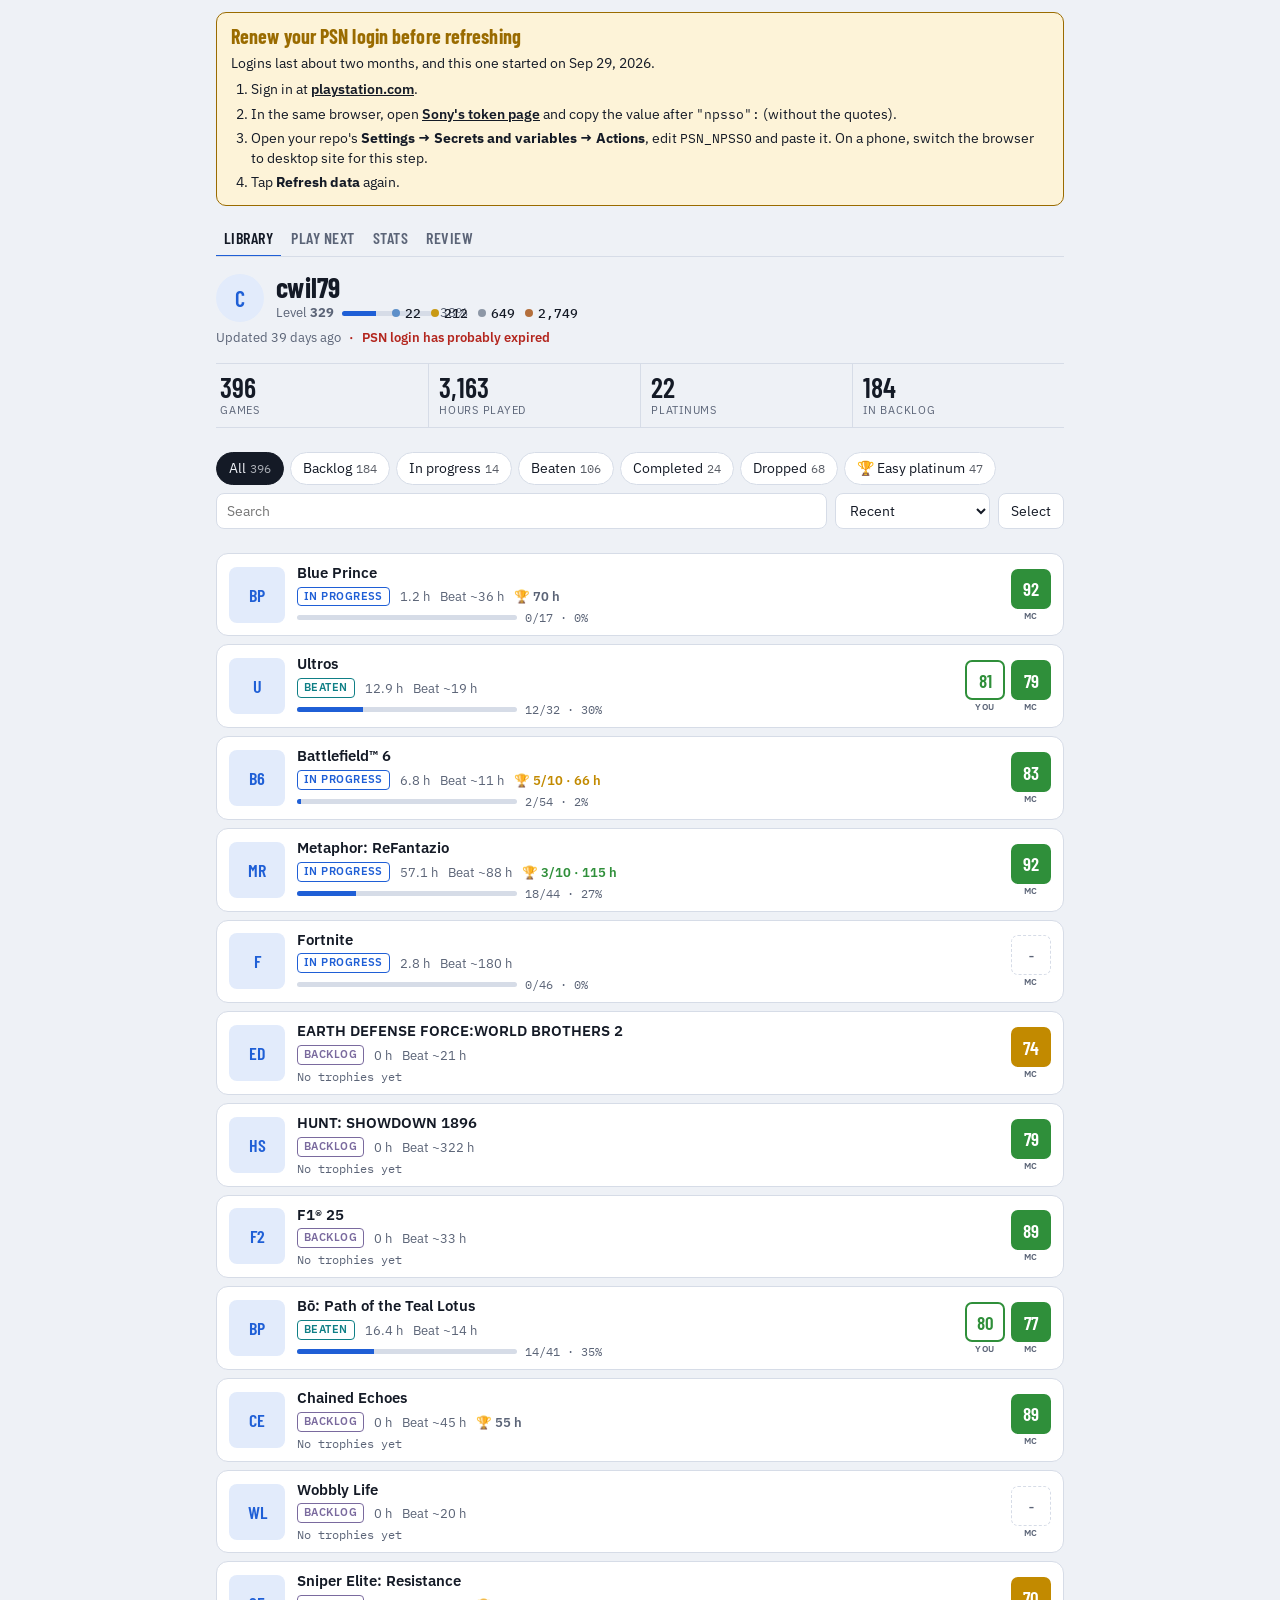
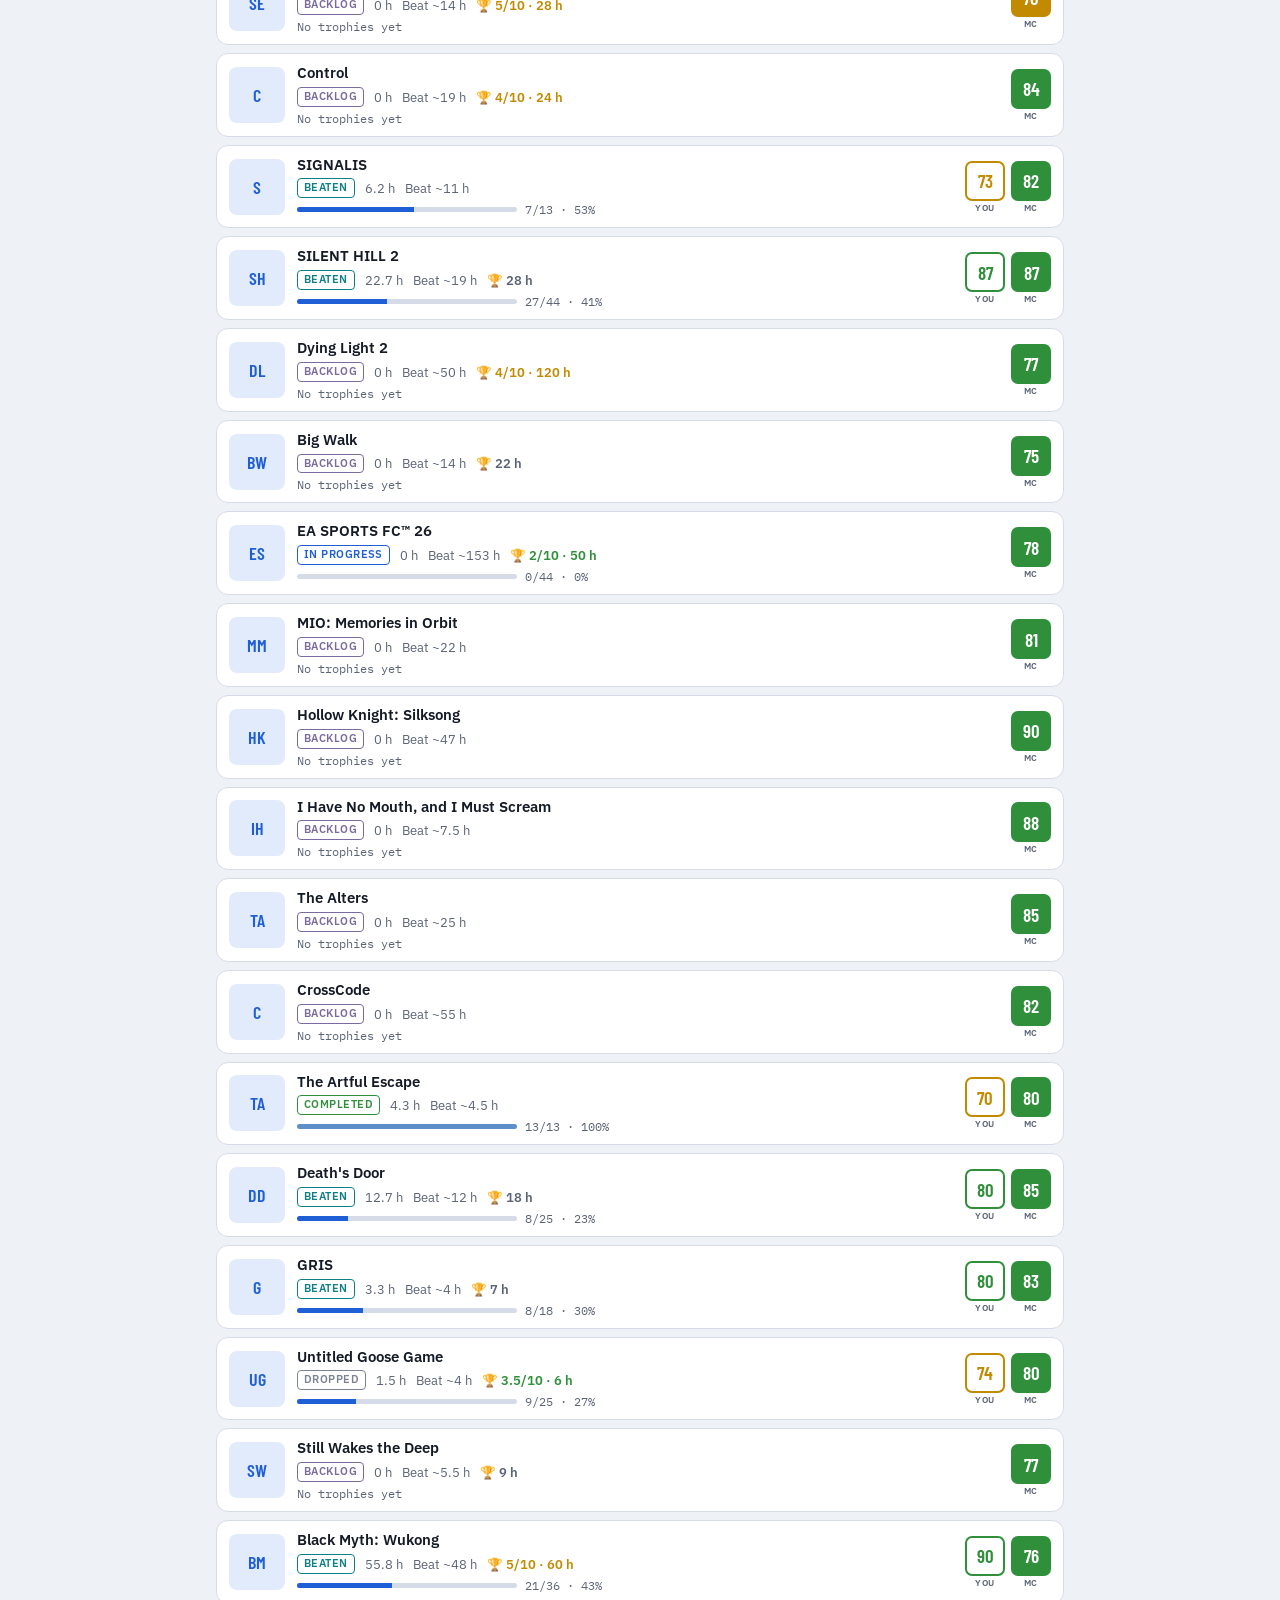
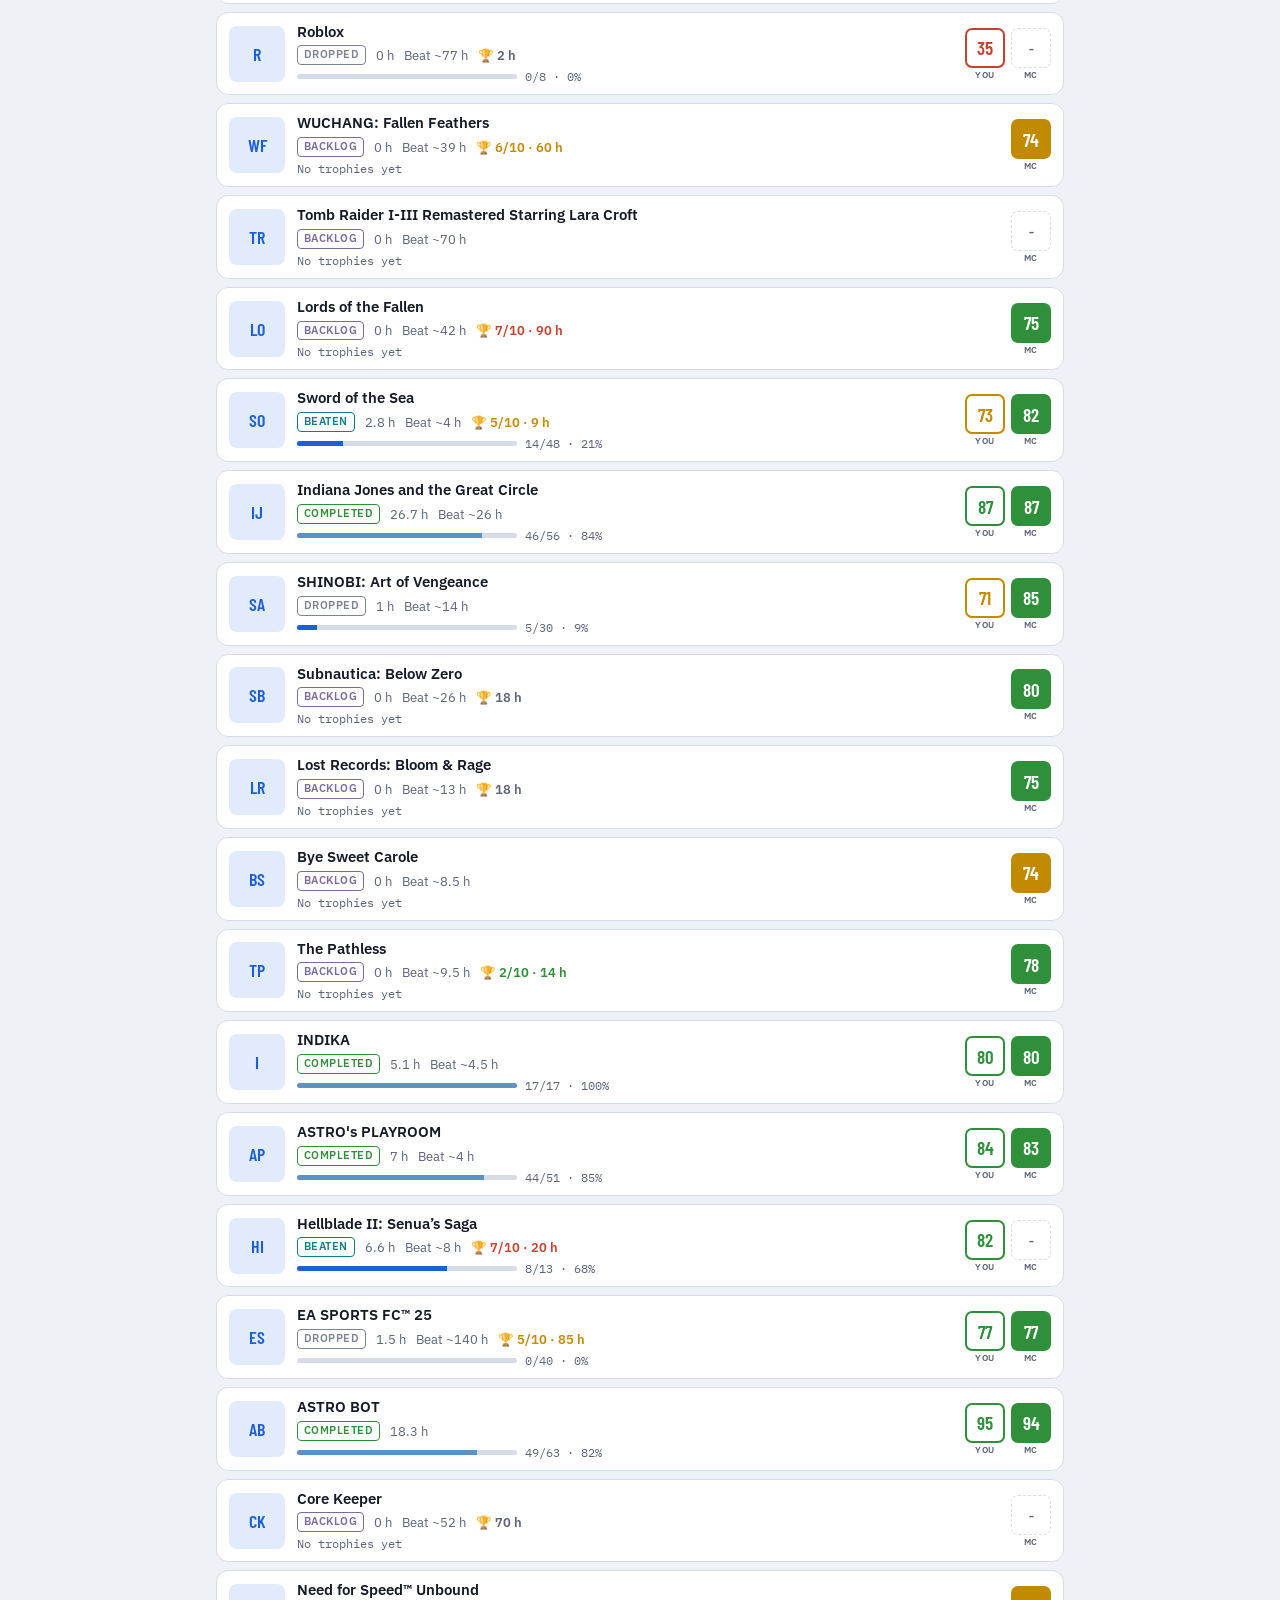
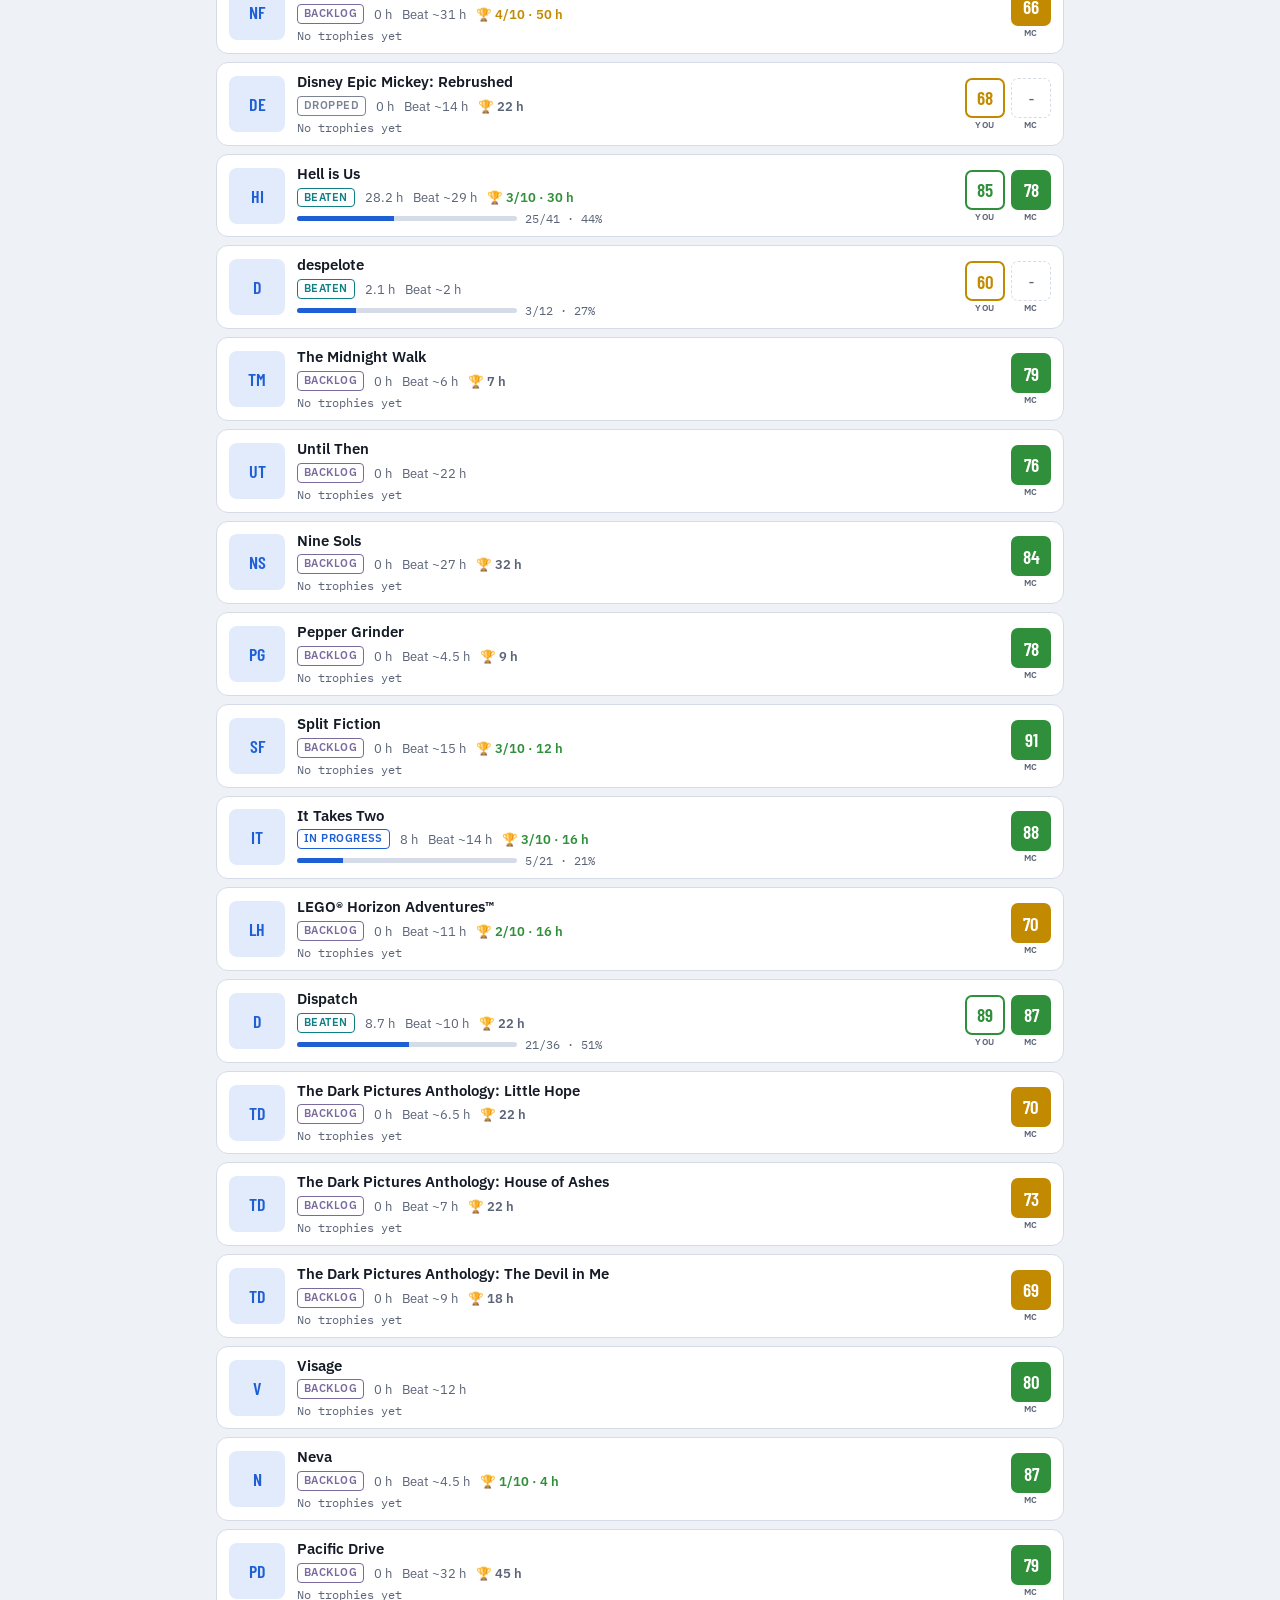
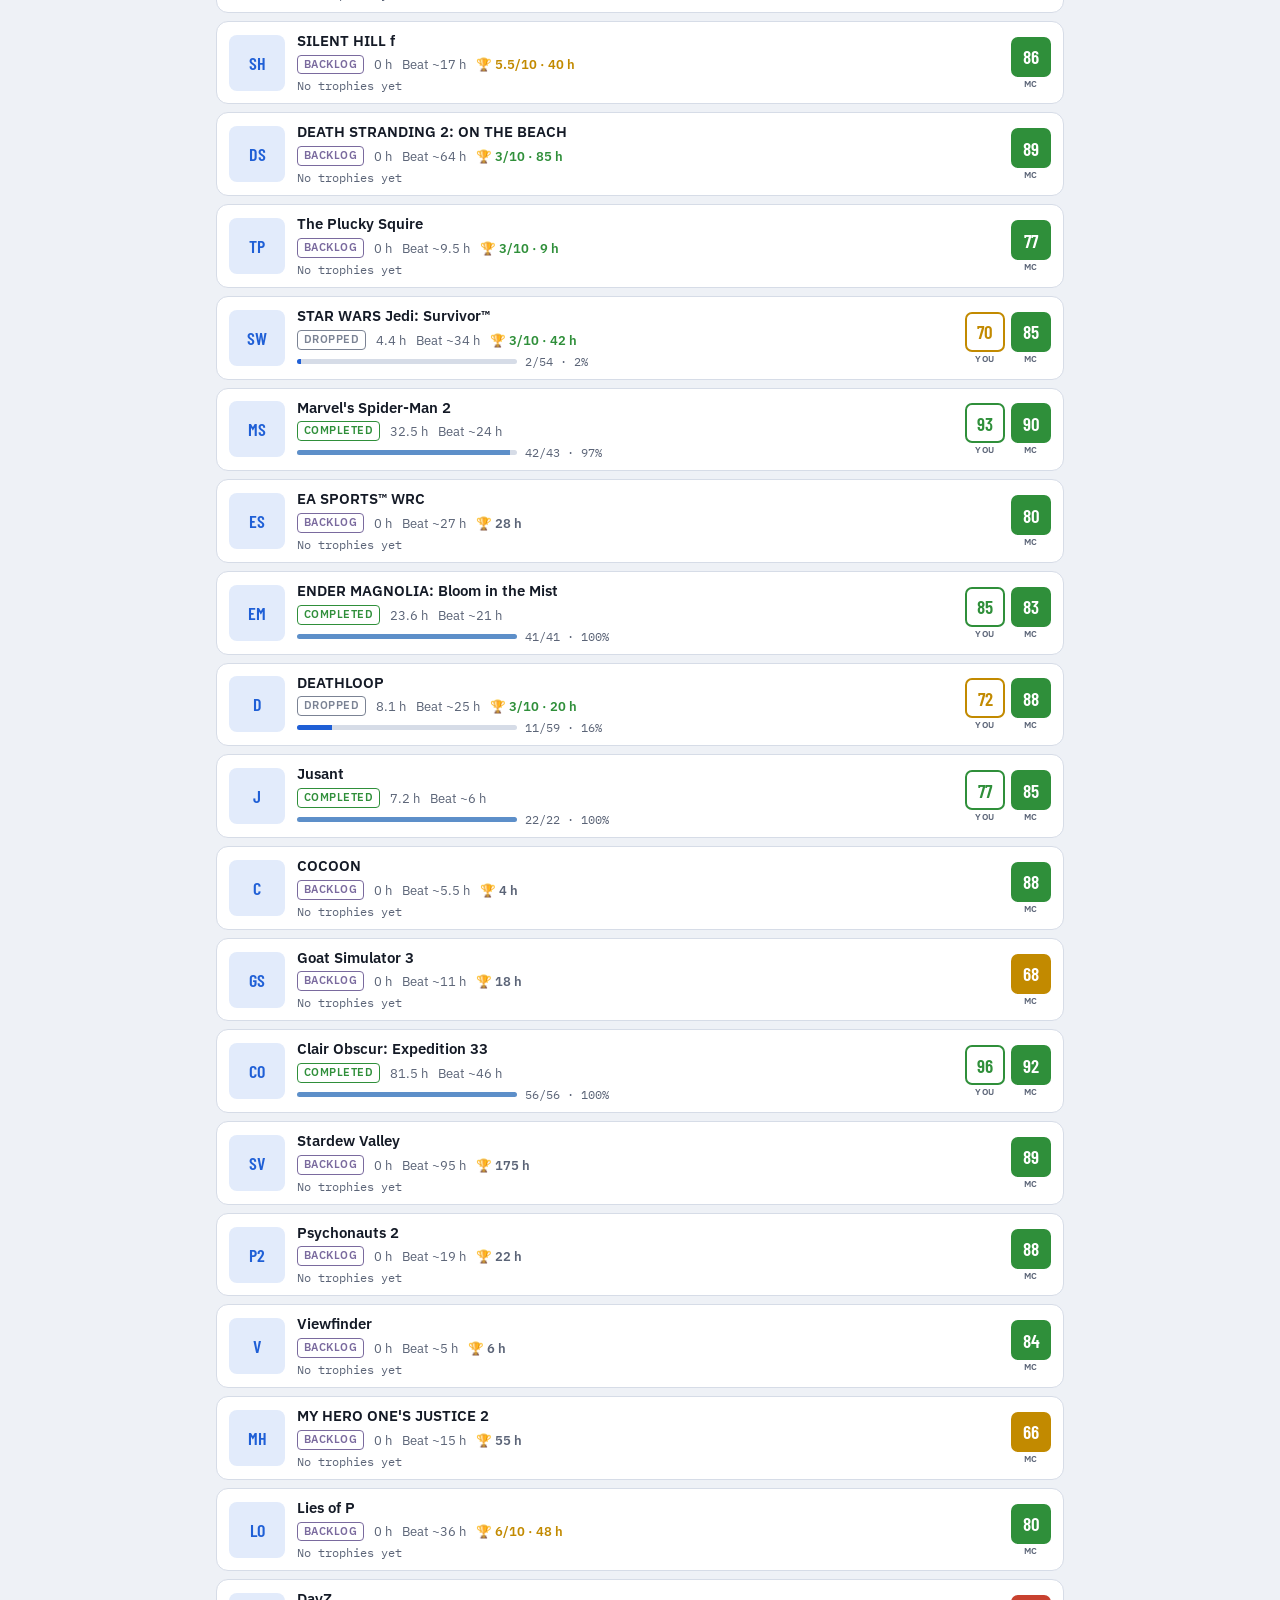
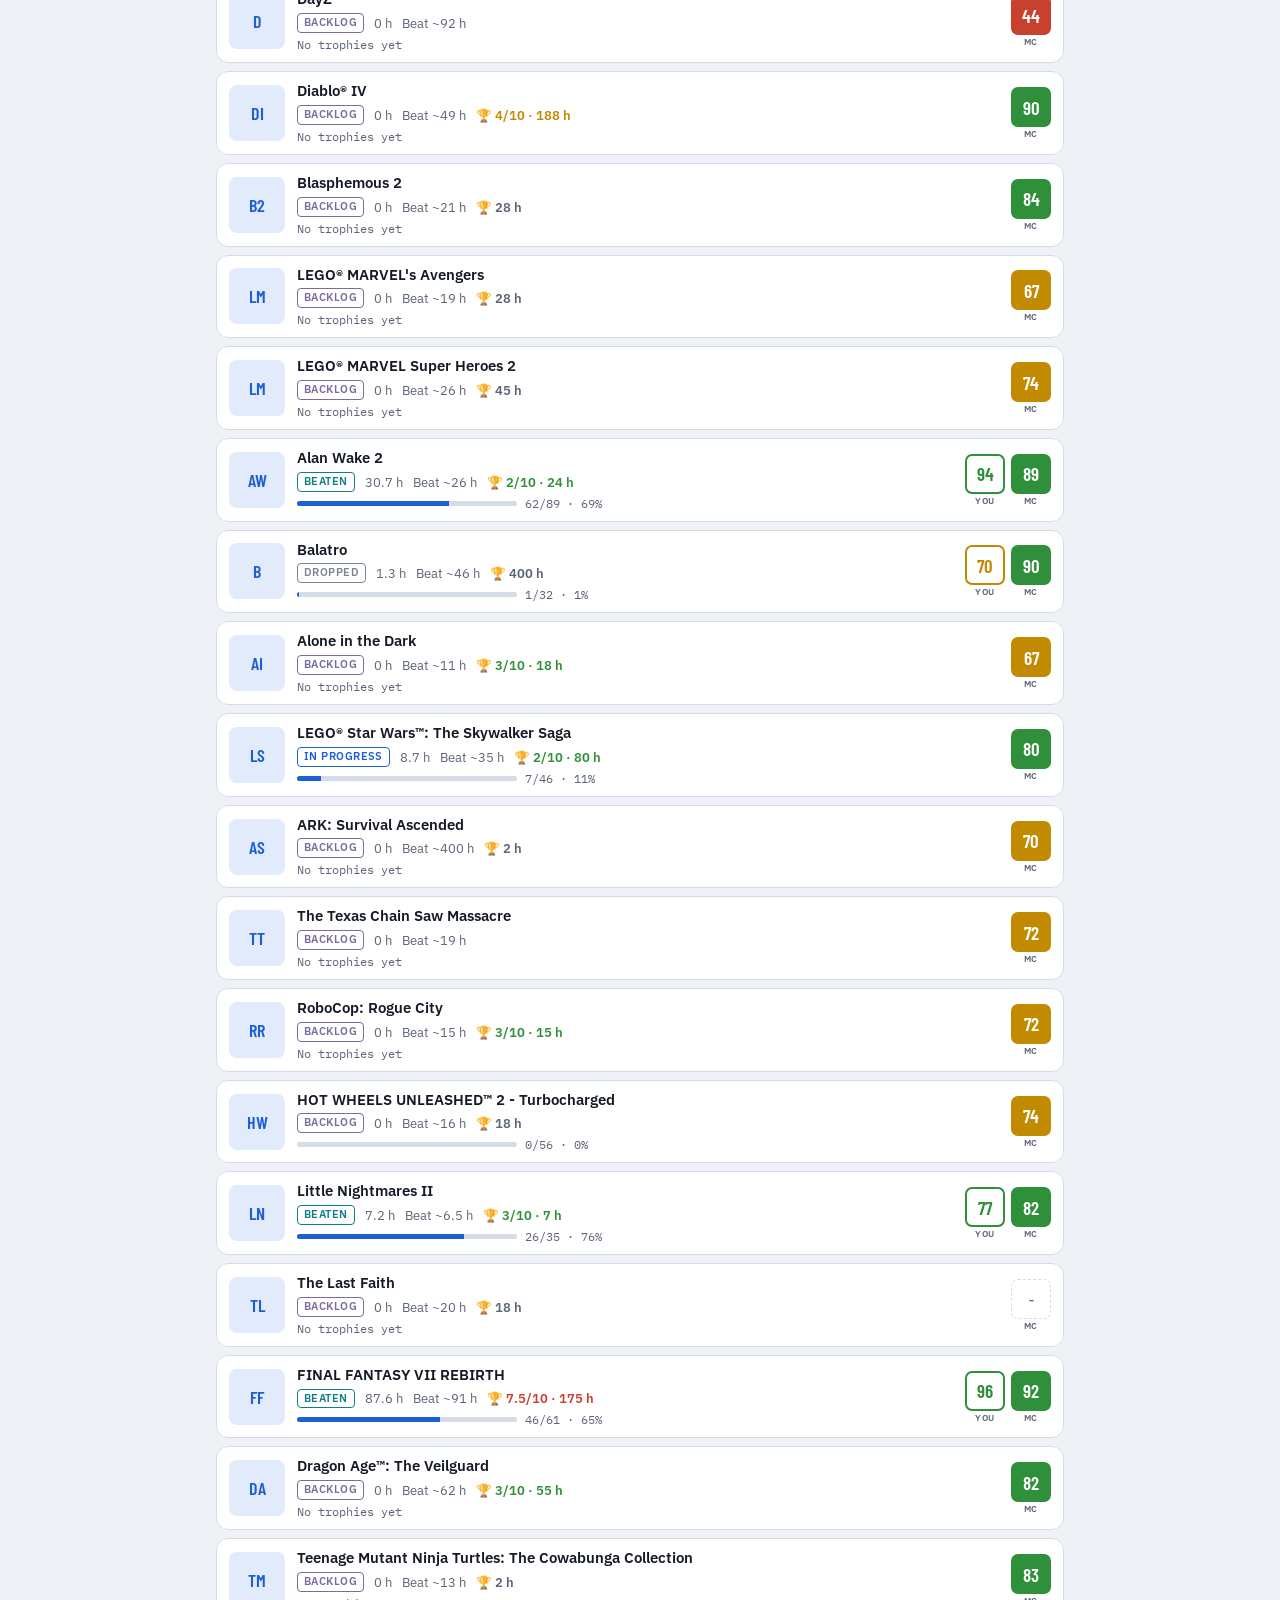
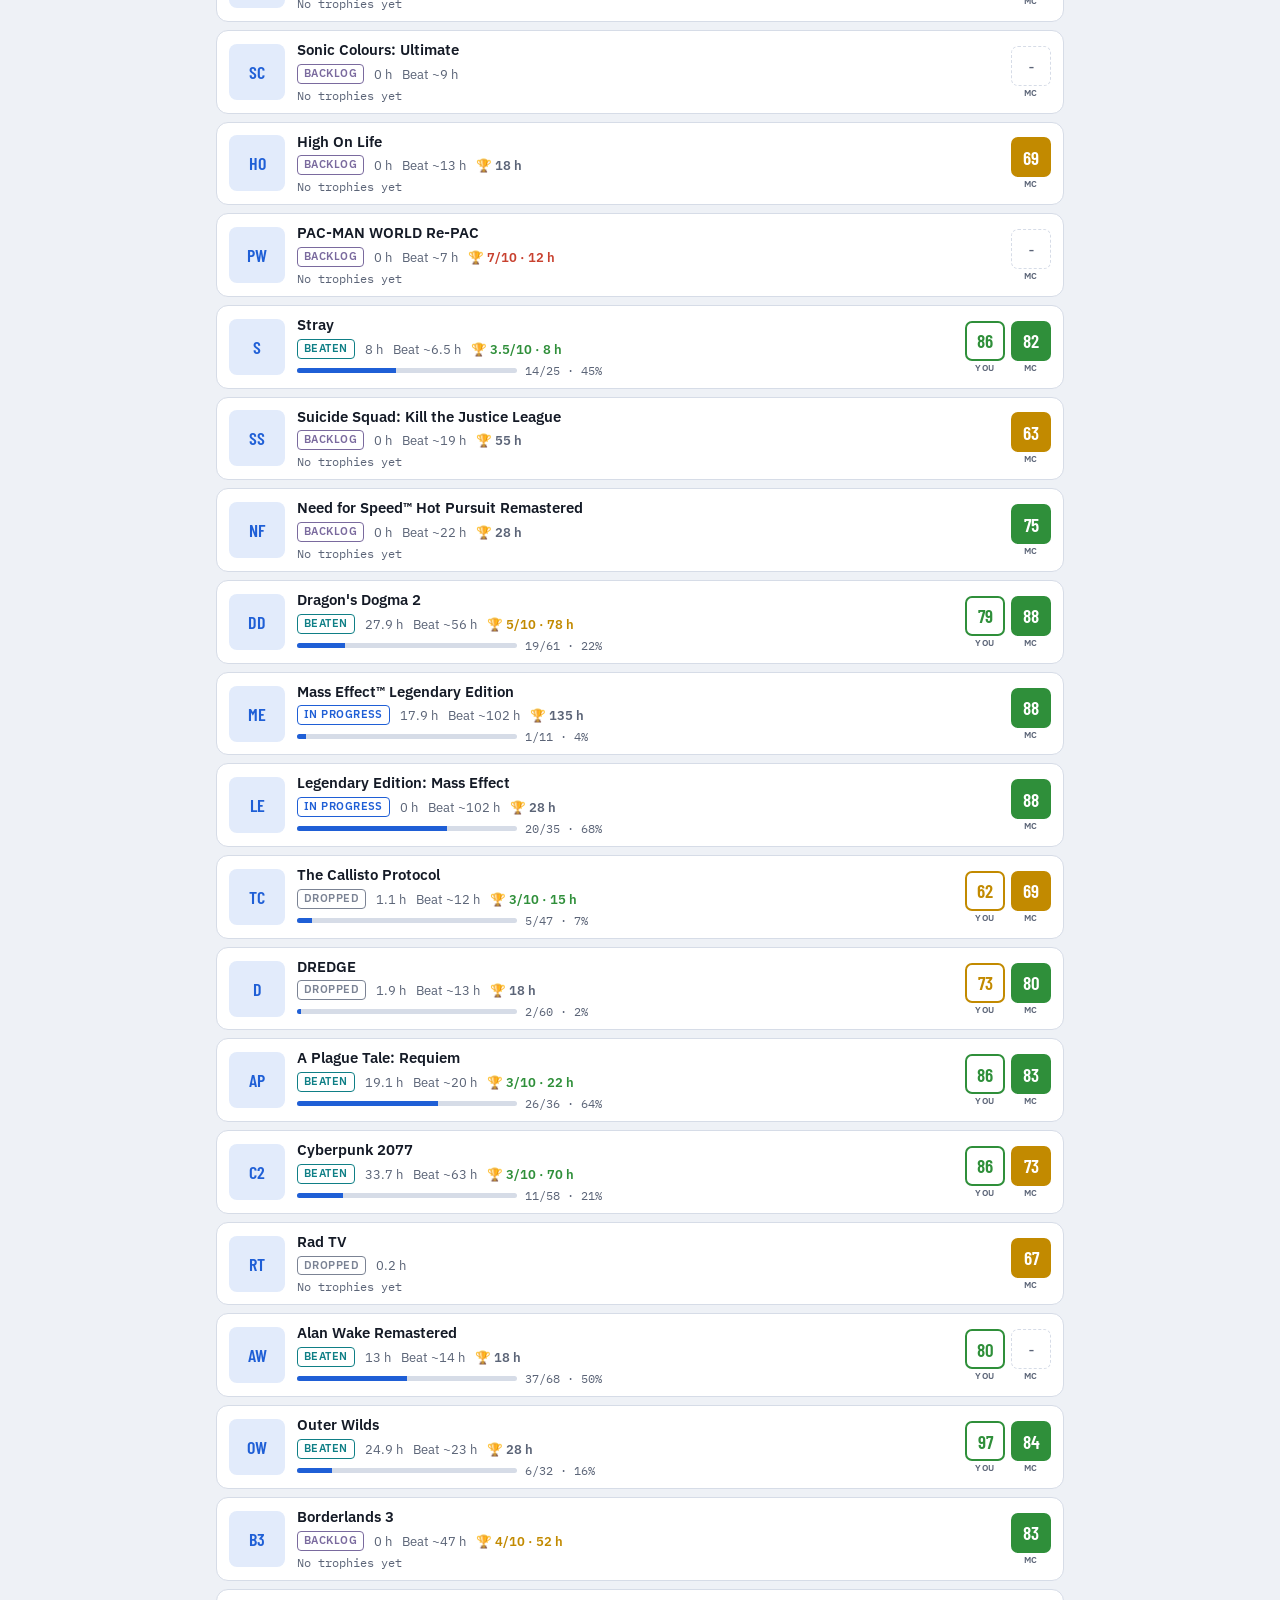
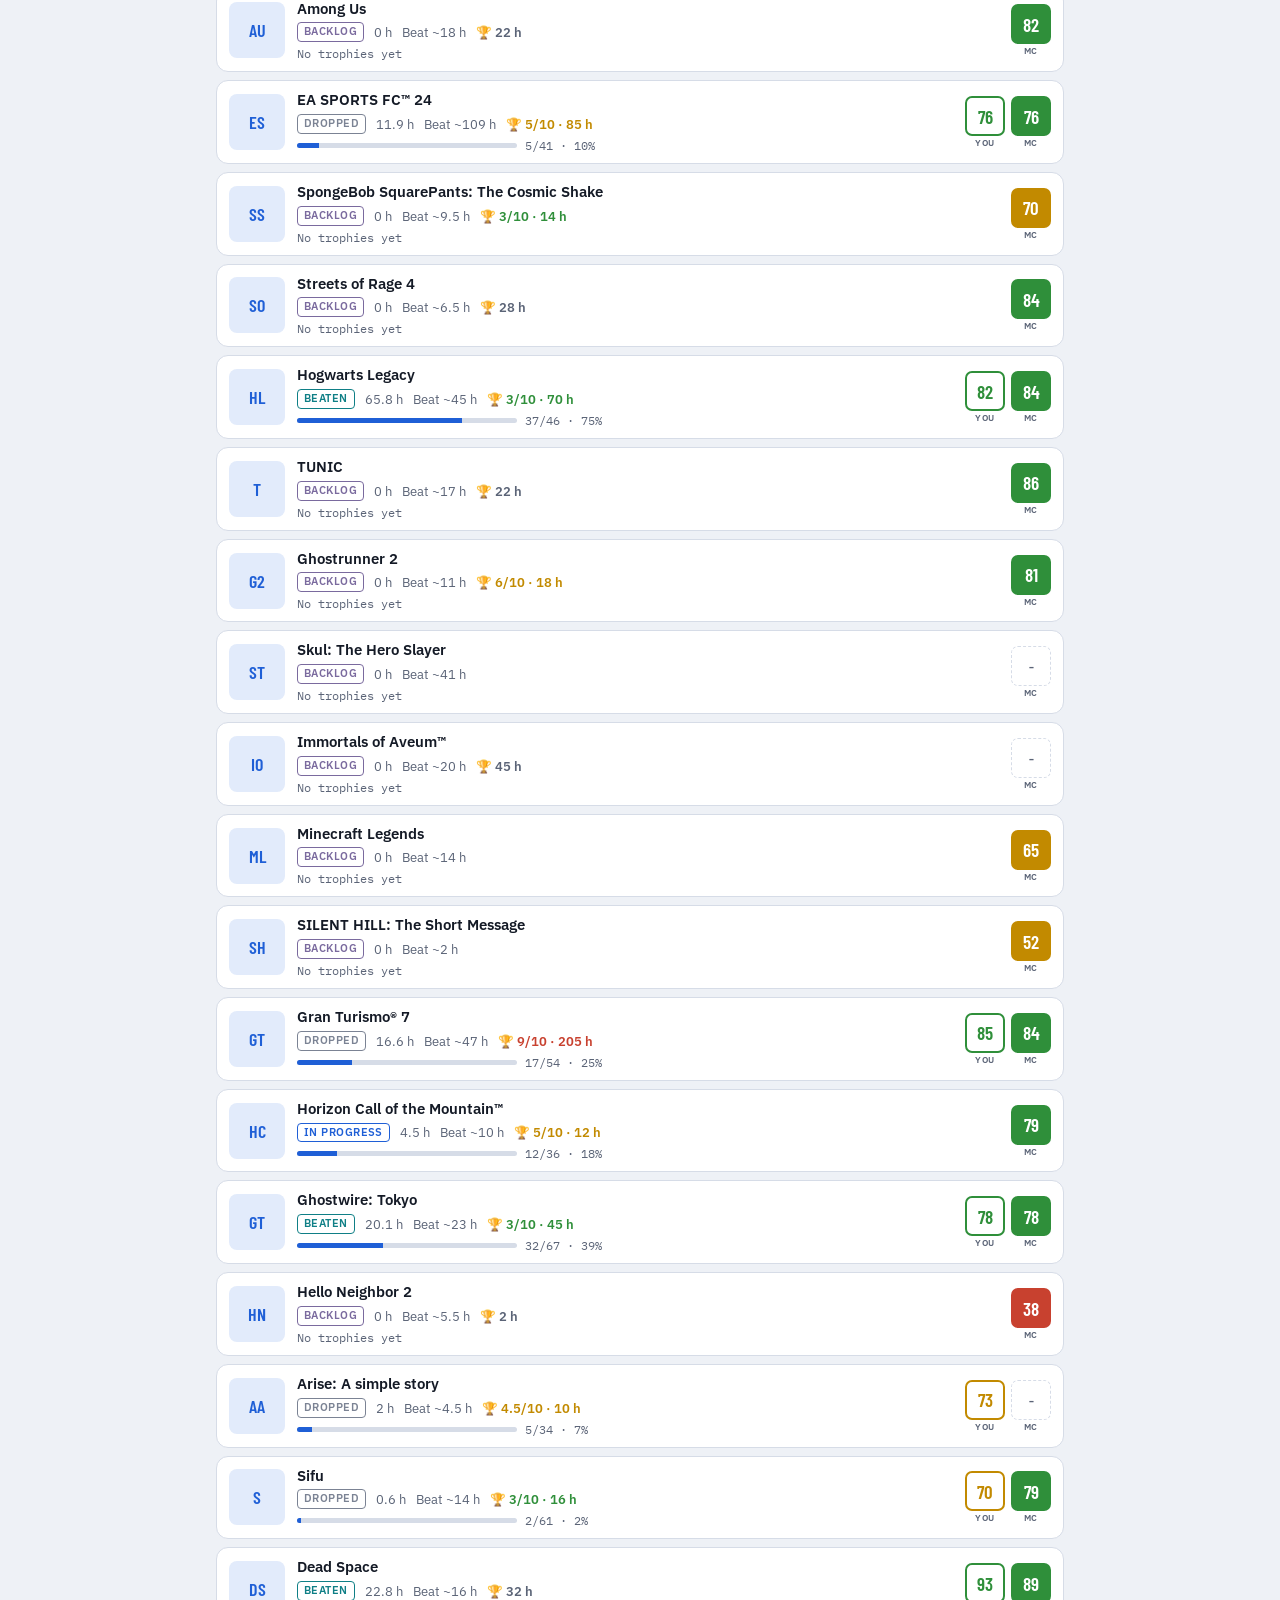
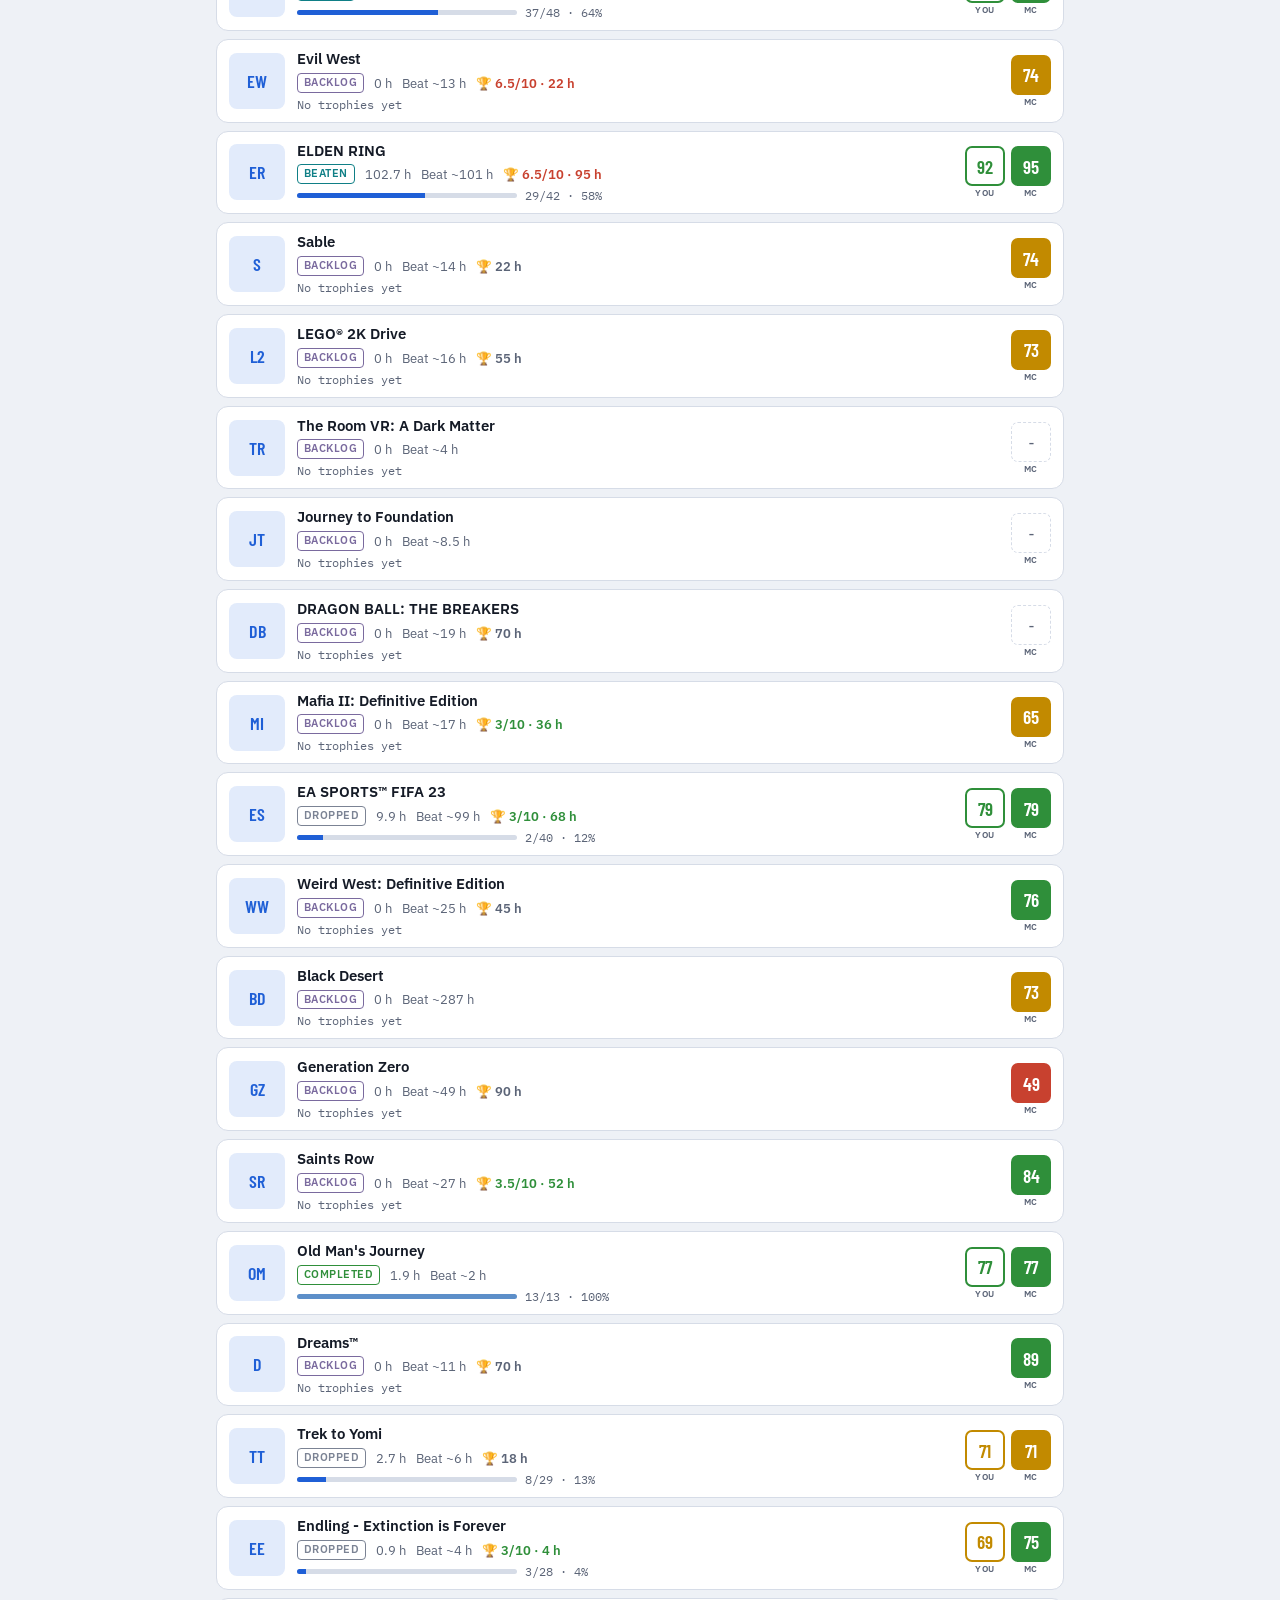
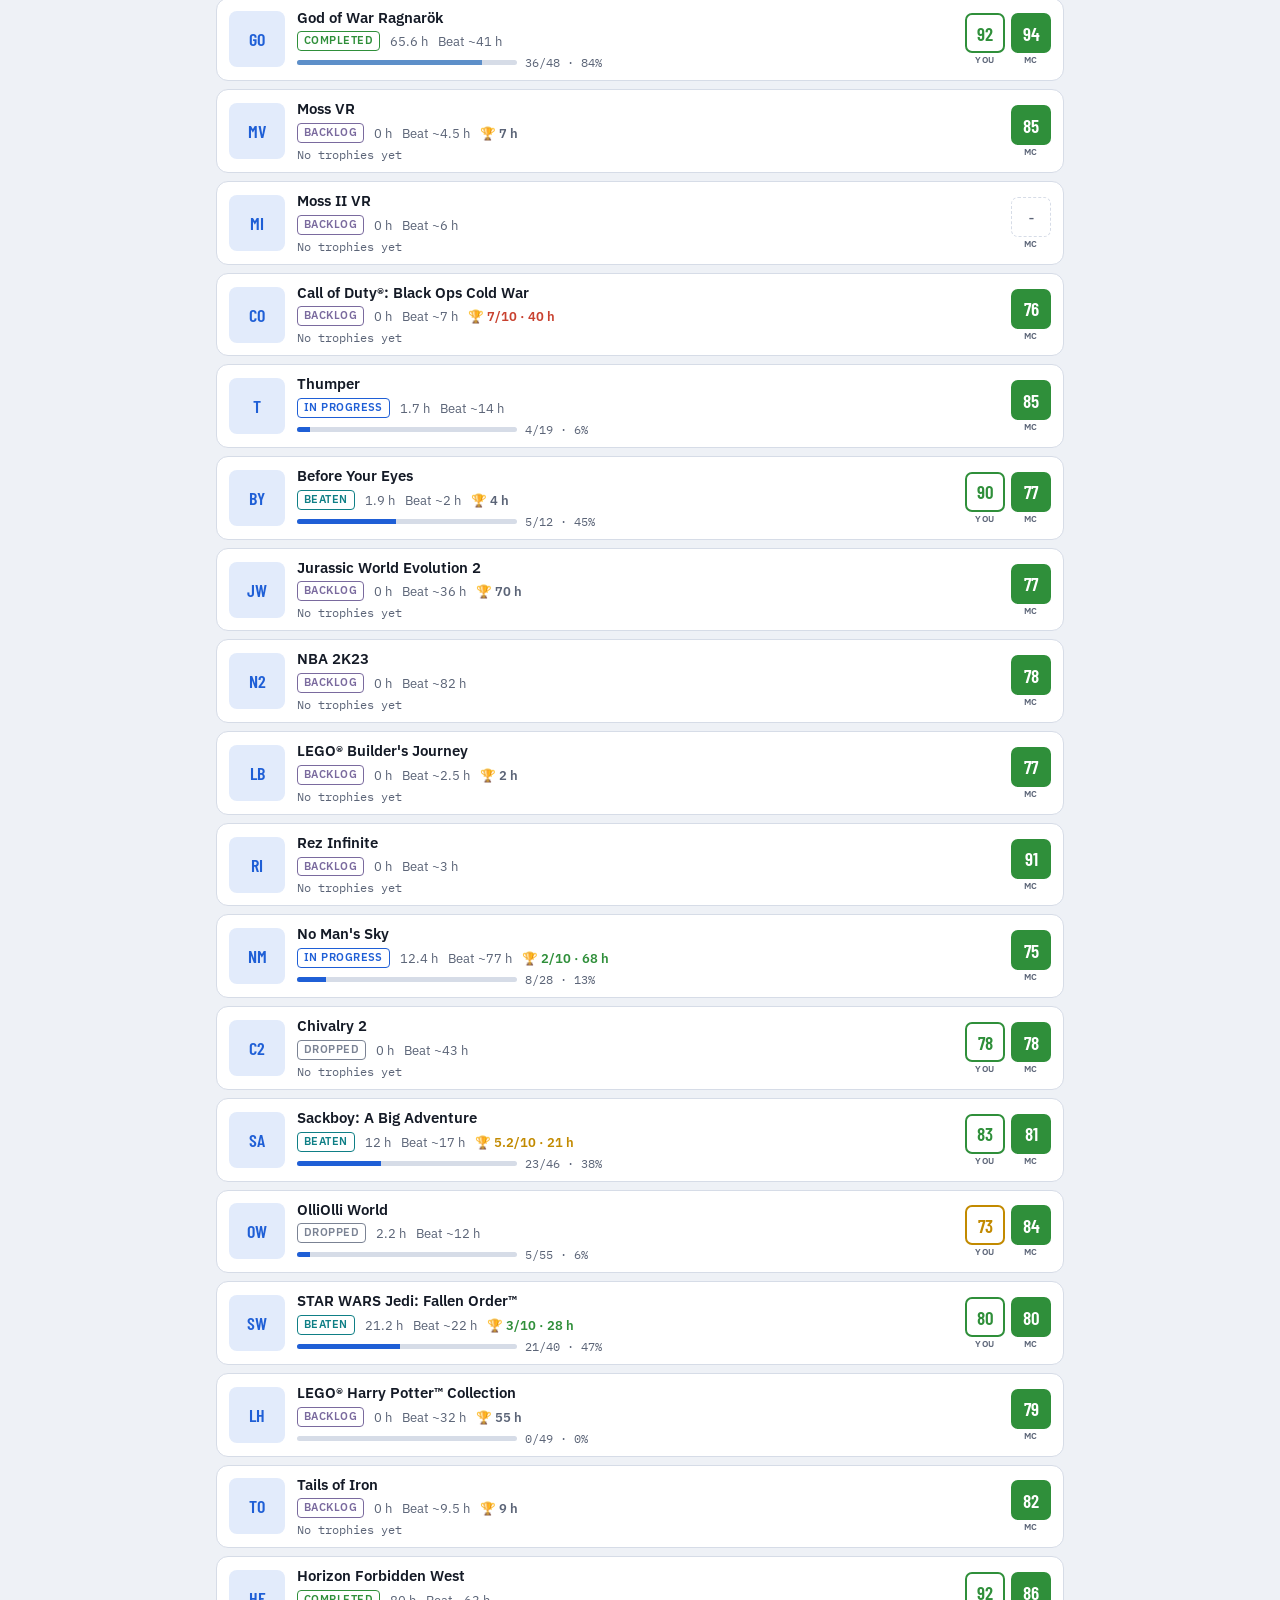
==== docs/index.html @ e683dccd "Finish forecast (panel + Up next) and missable warning in Up next Co-Authored-By: Claude Opus 5.5 <n" ====
<!doctype html>
<html lang="en">
<meta charset="utf-8">
<title>Game Shelf</title>
<meta name="viewport" content="width=device-width, initial-scale=1, viewport-fit=cover">
<meta name="apple-mobile-web-app-capable" content="yes">
<meta name="apple-mobile-web-app-title" content="Game Shelf">
<link rel="preconnect" href="https://fonts.googleapis.com">
<link rel="preconnect" href="https://fonts.gstatic.com" crossorigin>
<link rel="stylesheet" href="https://fonts.googleapis.com/css2?family=Barlow+Condensed:wght@500;600;700&family=IBM+Plex+Sans:wght@400;500;600&family=IBM+Plex+Mono:wght@400;500&display=swap">
<link rel="stylesheet" href="app.css">
<style>
/* Layout: profile strip → summary figures → sticky filter bar → one list of game rows that open into a detail panel */
.sample { background: var(--accent-soft); border: 1px solid var(--accent); border-radius: 8px; padding: 8px 12px; font-size: 13px; }
.alert { border: 1px solid; border-radius: 10px; padding: 12px 14px; display: grid; gap: 6px; font-size: 14px; }
.alert.bad { background: var(--bad-bg); border-color: var(--bad); }
.alert.warn { background: var(--warn-bg); border-color: var(--warn); }
.alert h2 { font-size: 20px; line-height: 1.1; }
.alert.bad h2 { color: var(--bad); } .alert.warn h2 { color: var(--warn); }
.alert ol { margin: 0; padding-left: 20px; display: grid; gap: 4px; }
.alert a { color: inherit; font-weight: 600; }
.alert code { font: 13px var(--mono); overflow-wrap: anywhere; }
.alert p { margin: 0; }
.expiry.soon { color: var(--warn); font-weight: 600; }
.expiry.past { color: var(--bad); font-weight: 600; }

/* profile */
.profile { display: grid; grid-template-columns: auto 1fr auto; gap: 6px 12px; align-items: center; }
.avatar { width: 48px; height: 48px; border-radius: 50%; background: var(--accent-soft); display: grid; place-items: center;
  font: 600 22px var(--display); color: var(--accent); overflow: hidden; flex: none; }
.avatar img { width: 100%; height: 100%; object-fit: cover; }
.who { min-width: 0; display: grid; gap: 3px; }
.who h1 { font-size: 28px; line-height: 1; letter-spacing: .01em; }
.who-row { display: flex; flex-wrap: wrap; gap: 4px 14px; align-items: center; }
.level { display: flex; gap: 8px; align-items: center; font-size: 13px; color: var(--muted); white-space: nowrap; }
.level .bar { flex: 0 0 90px; height: 5px; background: var(--line); border-radius: 3px; overflow: hidden; }
.level .bar i { display: block; height: 100%; background: var(--accent); }
.tiers { display: flex; gap: 10px; font: 500 13px var(--mono); }
.updated { grid-column: 1 / -1; display: flex; gap: 4px 10px; align-items: center; flex-wrap: wrap; font-size: 13px; color: var(--muted); }
.updated > span + span::before { content: "·"; margin-right: 8px; }
.updated { gap: 4px 8px !important; }
.refresh { color: var(--accent); font-weight: 600; text-decoration: none; border: 1px solid var(--accent); border-radius: 999px; padding: 3px 12px; align-self: start; white-space: nowrap; font-size: 13px; }
.refresh:hover { background: var(--accent-soft); }


/* controls */
.controls { position: sticky; top: env(safe-area-inset-top, 0px); z-index: 4; margin-inline: -16px; padding: 8px 16px; display: grid; gap: 8px;
  background: color-mix(in srgb, var(--bg) 92%, transparent); backdrop-filter: blur(8px); -webkit-backdrop-filter: blur(8px); }
.row2 { display: flex; gap: 8px; }
.controls > * { min-width: 0; }
.row2 input { flex: 1 1 0; width: 0; min-width: 0; }
.row2 input, .row2 select { background: var(--surface); border: 1px solid var(--line); border-radius: 8px; padding: 7px 10px; font-size: 14px; }
.row2 select { flex: 0 1 auto; min-width: 0; max-width: 40%; }

/* list */
.list { display: grid; gap: 8px; }
.game { background: var(--surface); border: 1px solid var(--line); border-radius: var(--radius); overflow: hidden; }
.game.open { border-color: color-mix(in srgb, var(--accent) 45%, var(--line)); }
.game > button { all: unset; box-sizing: border-box; width: 100%; cursor: pointer; display: grid; grid-template-columns: 56px 1fr auto; gap: 12px; align-items: center; padding: 10px 12px; }
.game > button:focus-visible { outline: 2px solid var(--accent); outline-offset: -2px; }
.cover { width: 56px; height: 56px; border-radius: 8px; font-size: 18px; }
.main { min-width: 0; display: grid; gap: 4px; }
.name { font-weight: 600; line-height: 1.25; overflow-wrap: anywhere; }
.meta { display: flex; flex-wrap: wrap; gap: 4px 10px; align-items: center; font-size: 12.5px; color: var(--muted); }
.pill { font-size: 11px; font-weight: 600; letter-spacing: .04em; text-transform: uppercase; border-radius: 4px; padding: 1px 6px; border: 1px solid currentColor; }
.st-beaten { color: var(--st-beaten); } .st-dropped { color: var(--st-dropped); }
.st-completed { color: var(--st-done); } .st-started { color: var(--st-started); } .st-unplayed { color: var(--st-unplayed); }
.prog { display: flex; align-items: center; gap: 8px; font: 12px var(--mono); color: var(--muted); }
.prog .bar { flex: 1 1 auto; max-width: 220px; height: 5px; background: var(--line); border-radius: 3px; overflow: hidden; }
.prog .bar i { display: block; height: 100%; background: var(--accent); }
.prog.plat .bar i { background: var(--plat); }

/* scores on the right: your rating (outlined) next to Metacritic (filled), small labels under */
.scores { display: flex; gap: 6px; align-items: flex-start; }
.sc { display: grid; justify-items: center; gap: 1px; }
.sc small { font: 600 9px var(--body); letter-spacing: .08em; text-transform: uppercase; color: var(--muted); }
.myscore { width: 40px; height: 40px; border-radius: 7px; display: grid; place-items: center; padding: 0; font: 600 19px var(--display); line-height: 1; background: var(--surface); border: 2px solid; }
.myscore.good { color: var(--mc-good); } .myscore.mid { color: var(--mc-mid); } .myscore.bad { color: var(--mc-bad); }
.meta .plat { font-weight: 600; white-space: nowrap; }
.meta .plat.easy { color: var(--mc-good); } .meta .plat.medium { color: var(--mc-mid); } .meta .plat.hard { color: var(--mc-bad); }
.tlist { display: grid; gap: 8px; border-top: 1px solid var(--line); padding-top: 10px; }
.tlist > summary { cursor: pointer; list-style: none; display: flex; justify-content: space-between; align-items: center; gap: 8px; font-weight: 600; color: var(--accent); }
.tlist > summary::-webkit-details-marker { display: none; }
.tlist > summary::after { content: "▸"; } .tlist[open] > summary::after { content: "▾"; }
.tlist > summary .note { font-weight: 400; margin-right: auto; }
.tl-inner { display: grid; gap: 8px; margin-top: 8px; }
.tl-head { display: flex; flex-wrap: wrap; gap: 8px; align-items: center; }
.tl-head b { font: 600 18px var(--display); margin-right: auto; }
.tl-head select { background: var(--surface); border: 1px solid var(--line); border-radius: 8px; padding: 4px 8px; font-size: 13px; }
.tl-body { display: grid; gap: 10px; }
.tl-group { display: flex; justify-content: space-between; gap: 8px; font: 600 13px var(--body); color: var(--fg); border-bottom: 1px solid var(--line); padding: 8px 0 4px; }
.tl-group .num { font: 12px var(--mono); color: var(--muted); }
.tguide { font-size: 12px; color: var(--accent); text-decoration: none; }
.tguide:hover { text-decoration: underline; }
.tl-head .tguide { margin-right: auto; font-size: 13px; }
.tl-head b { margin-right: 0 !important; }
.dlc { display: grid; gap: 4px; background: var(--bg); border-radius: 8px; padding: 8px 10px; }
.dlc-row { display: grid; grid-template-columns: 1fr 70px 44px; gap: 8px; align-items: center; font-size: 13px; }
.dlc-row > span:first-child { min-width: 0; overflow-wrap: anywhere; }
.dlc-row .bar { height: 5px; background: var(--line); border-radius: 3px; overflow: hidden; }
.dlc-row .bar i { display: block; height: 100%; background: var(--accent); }
.dlc-row.done .bar i { background: var(--st-done); }
.dlc-row .num { font: 12px var(--mono); color: var(--muted); text-align: right; }
.tl-sub { font: 600 12px var(--body); color: var(--muted); text-transform: uppercase; letter-spacing: .08em; margin-top: 4px; }
.trophy { display: grid; grid-template-columns: 40px 1fr auto; gap: 10px; align-items: center; }
.trophy.got .ticon img { box-shadow: 0 0 0 2px var(--st-done); }
.trophy:not(.got) .ticon img { filter: grayscale(1); opacity: .6; }
.ticon { width: 40px; height: 40px; border-radius: 6px; overflow: hidden; background: var(--accent-soft); }
.ticon img { width: 100%; height: 100%; object-fit: cover; border-radius: 6px; }
.tname { min-width: 0; display: grid; gap: 1px; }
.tname b { font-weight: 600; font-size: 14px; line-height: 1.25; overflow-wrap: anywhere; }
.tname span, .tname summary { font-size: 12.5px; color: var(--muted); line-height: 1.35; }
.tname summary { cursor: pointer; }
.tmeta { text-align: right; font: 12px var(--mono); color: var(--muted); display: grid; gap: 2px; justify-items: end; }
.tmeta .rate { font-weight: 500; color: var(--fg); }
.tmeta .rate.ultra { color: var(--plat); }
.chip.torate[aria-pressed="false"] { border-color: var(--accent); color: var(--accent); }
.selbtn { background: var(--surface); border: 1px solid var(--line); border-radius: 8px; padding: 7px 12px; font-size: 14px; cursor: pointer; flex: none; }
.selbtn[aria-pressed="true"] { background: var(--fg); color: var(--bg); border-color: var(--fg); }
.cover { position: relative; }
.check { position: absolute; inset: 0; display: grid; place-items: center; background: color-mix(in srgb, var(--surface) 55%, transparent); }
.check::before { content: ""; width: 22px; height: 22px; border-radius: 50%; border: 2px solid var(--muted); background: var(--surface); box-sizing: border-box; }
.game.sel { border-color: var(--accent); box-shadow: 0 0 0 1px var(--accent); }
.game.sel .check::before { border-color: var(--accent); background: var(--accent) url("data:image/svg+xml,%3Csvg xmlns='http://www.w3.org/2000/svg' viewBox='0 0 24 24'%3E%3Cpath d='M6 12.5l4 4 8-9' fill='none' stroke='white' stroke-width='3' stroke-linecap='round' stroke-linejoin='round'/%3E%3C/svg%3E") center/16px no-repeat; }
.game.locked { opacity: .5; }
.game.locked .check::before { border-style: dashed; }
body.selecting .wrap { padding-bottom: 170px; }
.selbar { position: fixed; left: 0; right: 0; bottom: 0; z-index: 5; background: var(--surface); border-top: 1px solid var(--line);
  padding: 10px 16px calc(10px + env(safe-area-inset-bottom, 0px)); box-shadow: 0 -6px 20px rgba(0,0,0,.08); }
.selbar-in { max-width: 880px; margin: 0 auto; display: grid; gap: 8px; }
.selrow { display: flex; flex-wrap: wrap; gap: 8px; align-items: center; }
.selrow b { font: 600 18px var(--display); margin-right: auto; }
.selrow .lnk { background: none; border: 0; color: var(--accent); font-size: 13.5px; font-weight: 600; cursor: pointer; padding: 4px 2px; }
.selrow a.act, .selrow span.act { text-decoration: none; border: 1px solid var(--line); border-radius: 999px; padding: 6px 14px; font-size: 14px; font-weight: 600; color: var(--fg); }
.selrow a.act.beaten { border-color: var(--st-beaten); color: var(--st-beaten); }
.selrow a.act.dropped { border-color: var(--st-dropped); color: var(--st-dropped); }
.selrow span.act { opacity: .45; }
.parts { display: inline-flex; flex-wrap: wrap; gap: 6px; align-items: center; font-size: 13.5px; font-weight: 600; }
.selrow a.act.visited { opacity: .5; }
.selnote { font-size: 12.5px; color: var(--muted); margin: 0; }
.list > .empty { text-align: center; padding: 32px 0; }
@media (max-width: 420px) { .game > button { grid-template-columns: 48px 1fr auto; gap: 10px; padding: 10px; } .cover { width: 48px; height: 48px; }
  .scores { gap: 4px; } .scores .mc, .myscore { width: 36px; height: 36px; font-size: 17px; } }
</style>

<div class="wrap">
  <div class="sample" id="sample" hidden>Showing <b>sample data</b>. Your own games appear here after the first successful refresh on GitHub.</div>
  <section class="alert" id="alert" hidden></section>
  <nav class="tabs"><a href="index.html" aria-current="page">Library</a><a href="play.html">Play next</a><a href="stats.html">Stats</a><a href="review.html">Review</a></nav>

  <header class="profile">
    <div class="avatar" id="avatar"></div>
    <div class="who">
      <h1 id="psnName">—</h1>
      <div class="who-row"><div class="level"><span>Level <b class="num" id="lvl">–</b></span><span class="bar"><i id="lvlBar"></i></span><span class="num" id="lvlPct"></span></div>
        <div class="tiers" id="tiers"></div></div>
    </div>
    <a class="refresh" id="refresh" target="_blank" rel="noopener" hidden>Refresh data</a>
    <div class="updated"><span id="updated"></span><span class="expiry" id="expiry" hidden></span></div>
  </header>

  <section class="figures" id="figures"></section>

  <div class="controls">
    <div class="chips" id="chips" role="group" aria-label="Filter by status"></div>
    <div class="row2">
      <input id="q" type="search" placeholder="Search" aria-label="Search games">
      <select id="sort" aria-label="Sort by">
        <option value="recent">Recent</option>
        <option value="metacritic">Metacritic</option>
        <option value="hours">Hours</option>
        <option value="progress">Progress</option>
        <option value="left">Trophies left</option>
        <option value="beat">Time to beat</option>
        <option value="platEasy">Easiest platinum</option>
        <option value="platShort">Shortest platinum</option>
        <option value="name">Name</option>
      </select>
      <button class="selbtn" id="selectBtn" aria-pressed="false">Select</button>
    </div>
  </div>

  <main class="list" id="list"></main>
</div>
<div class="selbar" id="selbar" hidden><div class="selbar-in" id="selbarIn"></div>
</div>

<script src="gamepanel.js"></script>
<script>
const SAMPLE = {
  generated_at: "2026-09-27T19:12:00+00:00",
  login: { since: new Date(Date.now() - 51 * 864e5).toISOString(), expires_estimate: new Date(Date.now() + 9 * 864e5).toISOString() },
  profile: { online_id: "SampleGamer", avatar: null, trophy_level: 412, level_progress: 63,
    earned: { platinum: 14, gold: 131, silver: 402, bronze: 1618 } },
  games: [
    g("Astro Bot", ["PS5"], 22.4, 100, [44,5,1,1], [44,5,1,1], 94, ["Platformer"], "2024-09-06", "2026-09-20"),
    g("Elden Ring", ["PS5"], 118.2, 71, [30,8,2,0], [32,9,9,1], 96, ["Action", "RPG"], "2022-02-25", "2026-09-26"),
    g("Final Fantasy VII Rebirth", ["PS5"], 64.0, 38, [25,4,1,0], [60,12,8,1], 92, ["RPG"], "2024-02-29", "2026-08-30"),
    g("Ghost of Tsushima", ["PS4", "PS5"], 58.7, 100, [39,10,2,1], [39,10,2,1], 87, ["Action", "Adventure"], "2020-07-17", "2025-11-02"),
    g("Returnal", ["PS5"], 14.1, 22, [8,2,0,0], [23,11,1,1], 86, ["Action", "Shooter"], "2021-04-30", "2025-03-14"),
    g("Stray", ["PS5"], 0, null, null, null, 83, ["Adventure"], "2022-07-19", null, true),
    g("Horizon Forbidden West", ["PS4", "PS5"], 0, null, null, null, 88, ["Action", "RPG"], "2022-02-18", null, true),
    g("Death Stranding Director's Cut", ["PS5"], 0, null, null, null, 85, ["Action"], "2021-09-24", null, true),
    g("Kena: Bridge of Spirits", ["PS5"], 0, null, null, null, 81, ["Adventure"], "2021-09-21", null, true),
    g("Uncharted 2: Among Thieves", ["PS3"], 0, 54, [28,6,2,0], [36,10,5,1], 96, ["Action"], "2009-10-13", "2012-06-02", false),
    g("Gran Turismo 7", ["PS5"], 41.5, 49, [20,9,3,0], [36,15,5,1], 87, ["Racing"], "2022-03-04", "2026-07-18"),
    g("Sackboy: A Big Adventure", ["PS5"], 3.2, 8, [4,0,0,0], [39,10,4,1], 79, ["Platformer"], "2020-11-12", "2024-12-26"),
  ]
};
const SAMPLE_HLTB = { "Elden Ring": [59, 100, 134], "Astro Bot": [11, 15, 21], "Stray": [5, 6.5, 9], "Horizon Forbidden West": [30, 58, 91],
  "Final Fantasy VII Rebirth": [45, 74, 107], "Death Stranding Director's Cut": [43, 61, 104], "Kena: Bridge of Spirits": [10, 12.5, 23], "Returnal": [22, 33, 53] };
const SAMPLE_FLAGS = { "Returnal": { flag: "dropped", at: "2025-06-01T10:00:00Z" }, "Gran Turismo 7": { flag: "beaten", at: "2026-07-20T10:00:00Z" } };
SAMPLE.games.forEach(x => { const h = SAMPLE_HLTB[x.name]; if (h) x.hltb = { main: h[0], extra: h[1], complete: h[2] }; });
function g(name, platforms, hours, progress, earned, defined, metacritic, genres, released, last, owned = true) {
  const t = a => a && { bronze: a[0], silver: a[1], gold: a[2], platinum: a[3] };
  const e = t(earned), d = t(defined), sum = o => o ? Object.values(o).reduce((x, y) => x + y, 0) : 0;
  const platinum = !!(e && e.platinum);
  return { name, platforms, hours, progress, earned: e, defined: d, metacritic, genres, released,
    owned, image: null, last_activity: last, last_played: platforms.includes("PS3") ? null : last, first_played: null, last_trophy: progress ? last : null,
    acquired: owned ? released : null, trophies_earned: sum(e), trophies_total: sum(d), platinum,
    status: platinum || progress === 100 ? "completed" : (hours > 0 || progress > 0) ? "started" : "unplayed" };
}

const TIERS = ["platinum", "gold", "silver", "bronze"];
const STATUS = { all: "All", unplayed: "Backlog", started: "In progress", beaten: "Beaten", completed: "Completed", dropped: "Dropped" };
const STATUS_LABEL = { unplayed: "Backlog", started: "In progress", beaten: "Beaten", completed: "Completed", dropped: "Dropped" };

/* Your Beaten / Dropped flags, saved in flags.json. Automatic rules:
   - platinum earned or 100% trophies -> Completed wins over any flag
   - Dropped, but new playtime or a trophy after the date you dropped it -> back to its normal status */
function applyFlags(games, flags) {
  for (const x of games) {
    x.base_status = x.base_status || x.status;
    const f = flags[x.name] || (x.aliases || []).map(n => flags[n]).find(Boolean);  // flags saved under an older name
    x.flag = null;
    x.status = x.base_status;
    if (!f || x.base_status === "completed") continue;
    if (f.flag === "dropped" && x.last_activity && new Date(x.last_activity) > new Date(f.at)) continue;
    x.flag = f; x.status = f.flag;
  }
}
const $ = id => document.getElementById(id);
let DATA, state = { status: "all", q: "", sort: "recent", open: null, selecting: false, sel: new Set(), tfilter: "all", tsort: "order", twhen: "any", topen: false };
try { Object.assign(state, JSON.parse(localStorage.getItem("shelf") || "{}"), { q: "", open: null }); } catch {}

const esc = s => String(s ?? "").replace(/[&<>"']/g, c => ({ "&": "&amp;", "<": "&lt;", ">": "&gt;", '"': "&quot;", "'": "&#39;" }[c]));
const initials = s => (s || "?").replace(/[^A-Za-z0-9 ]/g, "").split(/\s+/).filter(Boolean).slice(0, 2).map(w => w[0]).join("").toUpperCase();
const fmtDate = s => s ? new Date(s).toLocaleDateString(undefined, { year: "numeric", month: "short", day: "numeric" }) : "—";
function ago(s) {
  const d = (Date.now() - new Date(s)) / 864e5;
  if (d < 1 / 24) return "just now";
  if (d < 1) return Math.round(d * 24) + " h ago";
  if (d < 45) return Math.round(d) + (Math.round(d) === 1 ? " day ago" : " days ago");
  return fmtDate(s);
}
const pic = (url, name, cls) => url
  ? `<img src="${esc(url)}" alt="" loading="lazy" onerror="this.replaceWith(document.createTextNode('${initials(name)}'))">`
  : initials(name);
const mcClass = m => m == null ? "none" : m >= 75 ? "good" : m >= 50 ? "mid" : "bad";

function refreshUrl() {
  const h = location.hostname;
  if (!h.endsWith(".github.io")) return null;
  const owner = h.split(".")[0], repo = location.pathname.split("/").filter(Boolean)[0] || `${owner}.github.io`;
  return `https://github.com/${owner}/${repo}/actions/workflows/refresh.yml`;
}

function repoUrl() { const u = refreshUrl(); return u && u.split("/actions/")[0]; }

function renewSteps() {
  const repo = repoUrl();
  const secrets = repo
    ? `<a href="${repo}/settings/secrets/actions" target="_blank" rel="noopener">your repo's secrets</a>`
    : "your repo's <b>Settings → Secrets and variables → Actions</b>";
  return `<ol>
    <li>Sign in at <a href="https://www.playstation.com" target="_blank" rel="noopener">playstation.com</a>.</li>
    <li>In the same browser, open <a href="https://ca.account.sony.com/api/v1/ssocookie" target="_blank" rel="noopener">Sony's token page</a> and copy the value after <code>"npsso":</code> (without the quotes).</li>
    <li>Open ${secrets}, edit <code>PSN_NPSSO</code> and paste it. On a phone, switch the browser to desktop site for this step.</li>
    <li>Tap <b>Refresh data</b> again.</li>
  </ol>`;
}

function renderLogin() {
  const L = DATA.login || {}, box = $("alert"), exp = $("expiry");
  box.hidden = true; exp.hidden = true;
  if (L.error === "login_expired") {
    box.className = "alert bad"; box.hidden = false;
    box.innerHTML = `<h2>PSN login expired</h2>
      <p>The refresh on ${fmtDate(L.failed_at)} couldn't sign in to PlayStation. ${DATA.isSample ? "" : "You're seeing data from the last successful refresh."} Renew the login in about a minute:</p>${renewSteps()}`;
    return;
  }
  if (L.error === "fetch_failed") {
    box.className = "alert warn"; box.hidden = false;
    box.innerHTML = `<h2>Last refresh failed</h2>
      <p>On ${fmtDate(L.failed_at)} PlayStation's servers returned an error, so this is the data from the last successful refresh. Try again later. If it keeps failing, see "When something goes wrong" in the README.</p>
      <p><code>${esc(L.message || "")}</code></p>`;
    return;
  }
  if (L.expires_estimate) {
    const days = Math.round((new Date(L.expires_estimate) - Date.now()) / 864e5);
    exp.hidden = false;
    if (days < 0) {
      exp.className = "expiry past"; exp.textContent = "PSN login has probably expired";
      box.className = "alert warn"; box.hidden = false;
      box.innerHTML = `<h2>Renew your PSN login before refreshing</h2><p>Logins last about two months, and this one started on ${fmtDate(L.since)}.</p>${renewSteps()}`;
    } else {
      exp.className = "expiry" + (days <= 14 ? " soon" : "");
      exp.textContent = `PSN login: ${days} day${days === 1 ? "" : "s"} left`;
      exp.title = `Login in use since ${fmtDate(L.since)}. Estimate based on Sony's usual two-month limit.`;
    }
  }
}

function renderHeader() {
  const p = DATA.profile, games = DATA.games;
  $("psnName").textContent = p.online_id;
  $("avatar").innerHTML = pic(p.avatar, p.online_id);
  $("lvl").textContent = p.trophy_level;
  $("lvlBar").style.width = (p.level_progress || 0) + "%";
  $("lvlPct").textContent = (p.level_progress || 0) + "%";
  $("tiers").innerHTML = TIERS.map(t => `<span class="tier" title="${t}"><span class="dot d-${t}"></span><span class="num">${p.earned[t].toLocaleString()}</span></span>`).join("");
  $("updated").textContent = "Updated " + ago(DATA.generated_at);
  const url = refreshUrl();
  if (url) { $("refresh").href = url; $("refresh").hidden = false; }

  const hours = games.reduce((a, x) => a + (x.hours || 0), 0);
  const backlog = games.filter(x => x.status === "unplayed" && x.owned).length;
  const plats = games.filter(x => x.platinum).length;
  const figs = [[games.length, "Games"], [Math.round(hours).toLocaleString(), "Hours played"], [plats, "Platinums"], [backlog, "In backlog"]];
  $("figures").innerHTML = figs.map(([v, l]) => `<div class="fig"><b class="num">${v}</b><span>${l}</span></div>`).join("");
}

// Finished (platinum, 100% or Beaten) but not rated yet
const toRate = x => (x.status === "completed" || x.status === "beaten") && !ratingOf(x);
function renderChips() {
  const count = s => s === "all" ? DATA.games.length : s === "torate" ? DATA.games.filter(toRate).length : s === "easyplat" ? DATA.games.filter(easyPlat).length : DATA.games.filter(x => x.status === s).length;
  const chips = { ...STATUS, ...(count("easyplat") ? { easyplat: "🏆 Easy platinum" } : {}), ...(count("torate") ? { torate: "To rate" } : {}) };
  if ((state.status === "torate" || state.status === "easyplat") && !count(state.status)) state.status = "all";
  $("chips").innerHTML = Object.entries(chips).map(([k, v]) =>
    `<button class="chip${k === "torate" ? " torate" : ""}" data-s="${k}" aria-pressed="${state.status === k}">${v}<small>${count(k)}</small></button>`).join("");
}

const beatTime = x => x.hltb?.extra || x.hltb?.main || null;   // HowLongToBeat Main + Extras (Main Story if missing)
const SORTS = {
  recent: (a, b) => (b.last_activity || b.acquired || "").localeCompare(a.last_activity || a.acquired || ""),
  metacritic: (a, b) => (b.metacritic ?? -1) - (a.metacritic ?? -1),
  hours: (a, b) => (b.hours || 0) - (a.hours || 0),
  progress: (a, b) => (b.progress ?? -1) - (a.progress ?? -1),
  beat: (a, b) => (beatTime(a) ?? 1e9) - (beatTime(b) ?? 1e9),
  left: (a, b) => (b.trophies_total - b.trophies_earned) - (a.trophies_total - a.trophies_earned),
  name: (a, b) => a.name.localeCompare(b.name),
  // platinum from trophy guides; games without a guide rating, or already platinum, go last
  platEasy: (a, b) => (platOf(a)?.difficulty ?? 99) - (platOf(b)?.difficulty ?? 99) || (platOf(a)?.hours ?? 999) - (platOf(b)?.hours ?? 999),
  platShort: (a, b) => (platOf(a)?.hours ?? 9999) - (platOf(b)?.hours ?? 9999) || (platOf(a)?.difficulty ?? 99) - (platOf(b)?.difficulty ?? 99),
};
const platOf = x => x.platinum || x.base_status === "completed" ? null : GP.diffOf(x)?.combined || null;
// "Easy platinum": rated 3.5/10 or less by the guides, not finished and not dropped
const easyPlat = x => x.status !== "dropped" && platOf(x)?.difficulty != null && platOf(x).difficulty <= 3.5;

function visibleRows() {
  const q = state.q.trim().toLowerCase();
  return DATA.games
    .filter(x => state.status === "all" || (state.status === "torate" ? toRate(x) : state.status === "easyplat" ? easyPlat(x) : x.status === state.status))
    .filter(x => !q || x.name.toLowerCase().includes(q) || (x.genres || []).some(gn => gn.toLowerCase().includes(q)))
    .sort(SORTS[state.sort]);
}

function renderList() {
  const rows = visibleRows();
  renderSelBar();
  if (!rows.length) { $("list").innerHTML = `<p class="empty">No games match this filter.</p>`; return; }
  $("list").innerHTML = rows.map((x, i) => {
    const id = "g" + DATA.games.indexOf(x), open = !state.selecting && state.open === id;
    const locked = state.selecting && x.base_status === "completed", picked = state.selecting && state.sel.has(id);
    const prog = x.defined
      ? `<div class="prog ${x.platinum ? "plat" : ""}"><span class="bar"><i style="width:${x.progress}%"></i></span><span class="num">${x.trophies_earned}/${x.trophies_total} · ${x.progress}%</span></div>`
      : `<div class="prog">No trophies yet</div>`;
    const hrs = x.hours ? `${x.hours.toLocaleString()} h` : (x.platforms.some(p => p === "PS3" || p === "PSVITA") ? "Playtime n/a" : "0 h");
    const btnAttr = state.selecting ? `aria-pressed="${picked}"${locked ? ' aria-disabled="true" title="Completed games can\'t be flagged"' : ""}` : `aria-expanded="${open}" aria-controls="${id}-d"`;
    return `<article class="game${picked ? " sel" : ""}${locked ? " locked" : ""}${open ? " open" : ""}">
      <button ${btnAttr} data-id="${id}">
        <span class="cover">${pic(x.image, x.name)}${state.selecting ? '<span class="check"></span>' : ""}</span>
        <span class="main">
          <span class="name">${esc(x.name)}</span>
          <span class="meta"><span class="pill st-${x.status}">${STATUS_LABEL[x.status]}</span><span class="num">${hrs}</span>${beat(x)}${platLine(x)}</span>
          ${prog}
        </span>
        <span class="scores">${myScore(x)}<span class="sc"><span class="mc ${mcClass(x.metacritic)}" title="${x.metacritic == null ? "No Metacritic score found" : "Metacritic score" + ({ rawg: ", via RAWG", wikidata: ", via Wikidata", wikipedia: ", via Wikipedia", manual: ", entered by you" }[x.metacritic_source] || "")}">${x.metacritic ?? "–"}</span><small>MC</small></span></span>
      </button>
      ${open ? detail(x, id) : ""}
    </article>`;
  }).join("");
  renderTrophies();
}

let RATINGS = {};
// your rating: an outlined badge next to the (filled) Metacritic one
const myScore = x => { const r = RATINGS[x.name] || (x.aliases || []).map(n => RATINGS[n]).find(Boolean); return r ? `<span class="sc"><span class="myscore ${mcClass(r.score)}" title="Your rating">${r.score}</span><small>You</small></span>` : ""; };
// platinum estimate from trophy guides (difficulty.json): "🏆 3/10 · 120 h", not shown once you have the platinum
function platLine(x) {
  if (x.platinum || x.status === "completed") return "";
  const c = GP.diffOf(x)?.combined; if (!c || (c.difficulty == null && !c.hours)) return "";
  const lvl = c.difficulty == null ? "" : c.difficulty <= 3.5 ? "easy" : c.difficulty <= 6 ? "medium" : "hard";
  return `<span class="plat ${lvl}" title="Platinum: difficulty and time from trophy guides">🏆 ${[c.difficulty != null ? `${c.difficulty}/10` : "", c.hours ? `${c.hours} h` : ""].filter(Boolean).join(" · ")}</span>`;
}
const fmtH = h => h >= 10 ? Math.round(h) + " h" : (Math.round(h * 2) / 2) + " h";
function beat(x) {
  const m = beatTime(x);
  return m ? `<span class="num" title="HowLongToBeat, main story + extras">Beat ~${fmtH(m)}</span>` : "";
}

function issueUrl(flag, names) {
  const repo = repoUrl(); if (!repo) return null;
  const what = names.length === 1 ? names[0] : `${names.length} games`;
  const title = flag === "none" ? `Flag ${what}: remove flag` : `Flag ${what} as ${flag}`;
  const body = `Tap "Create" (or "Submit new issue") to save this. The dashboard updates in about a minute.\n\nflag: ${flag}\n` + names.map(n => `game: ${n}\n`).join("");
  return `${repo}/issues/new?title=${encodeURIComponent(title)}&body=${encodeURIComponent(body)}`;
}
const MAX_URL = 6000;  // stay well under what GitHub accepts in a pre-filled link
function chunks(flag, names) {  // split a big selection into several links
  const out = []; let cur = [];
  for (const n of names) {
    if (cur.length && issueUrl(flag, [...cur, n]).length > MAX_URL) { out.push(cur); cur = []; }
    cur.push(n);
  }
  if (cur.length) out.push(cur);
  return out;
}

function renderSelBar() {
  document.body.classList.toggle("selecting", state.selecting);
  $("selectBtn").setAttribute("aria-pressed", state.selecting);
  $("selectBtn").textContent = state.selecting ? "Done" : "Select";
  $("selbar").hidden = !state.selecting;
  if (!state.selecting) return;
  const picked = DATA.games.filter((x, i) => state.sel.has("g" + i));
  const names = picked.map(x => x.name), n = names.length;
  const act = (flag, label, cls) => {
    if (!n || !repoUrl()) return `<span class="act" aria-disabled="true">${label}</span>`;
    const parts = chunks(flag, names);
    if (parts.length === 1) return `<a class="act ${cls}" data-act href="${issueUrl(flag, parts[0])}" target="_blank" rel="noopener">${label}</a>`;
    return `<span class="parts">${label}: ${parts.map((c, i) => `<a class="act ${cls}" data-part href="${issueUrl(flag, c)}" target="_blank" rel="noopener">Part ${i + 1}</a>`).join("")}</span>`;
  };
  const anyFlag = picked.some(x => x.flag);
  let note = n ? "Adds the change for all selected games to your pending changes. Send them all at once from the bar at the bottom." : "Tap games to select them. Completed games can't be flagged.";
  const nParts = n ? chunks("dropped", names).length : 1;
  if (n && !repoUrl()) note = "Flag buttons work on your GitHub Pages dashboard.";
  else if (nParts > 1) note = `That's a lot of games, so it's split into ${nParts} parts: tap each part to add it to your pending changes, then tap Done.`;
  $("selbarIn").innerHTML = `
    <div class="selrow"><b class="num">${n} selected</b>
      <button class="lnk" id="selAll">Select all shown</button>${n ? '<button class="lnk" id="selClear">Clear</button>' : ""}</div>
    <div class="selrow">${act("beaten", "Mark as beaten", "beaten")}${act("dropped", "Mark as dropped", "dropped")}${anyFlag ? act("none", "Remove flag", "") : ""}</div>
    <p class="selnote">${note}</p>`;
}

const ratingOf = x => RATINGS[x.name] || (x.aliases || []).map(n => RATINGS[n]).find(Boolean);

let QUEUE = [];
function detail(x, id) {
  const total = x.trophies_total || 0, missing = total - (x.trophies_earned || 0);
  const tl = x.trophy_lists?.length ? `<details class="tlist" data-game="${id}"${state.topen ? " open" : ""}>
      <summary>Trophy list <span class="note">${total} trophies${missing ? ` · ${missing} missing` : " · all earned"}</span></summary><div class="tl-inner">
      <div class="tl-head"><a class="tguide" href="${listGuideUrl(x.name)}" target="_blank" rel="noopener">Trophy guide</a>
        <span class="seg" role="group" aria-label="Show trophies">${[["all", "All"], ["missing", "Missing"], ["earned", "Earned"]].map(([k, l]) => `<button data-tf="${k}" aria-pressed="${state.tfilter === k}">${l}</button>`).join("")}</span>
        <select data-ts aria-label="Sort trophies">${[["order", "Game order"], ["newest", "Newest earned first"], ["oldest", "Oldest earned first"], ["rare", "Rarest first"], ["common", "Most common first"]].map(([k, l]) => `<option value="${k}"${state.tsort === k ? " selected" : ""}>${l}</option>`).join("")}</select>
        <select data-tw aria-label="Earned in">${[["any", "Earned any time"], ["30d", "Last 30 days"], ["90d", "Last 3 months"],
          ...[...new Set(Object.keys(x.months || {}).map(m => m.slice(0, 4)))].sort().reverse().map(y => [y, `Earned in ${y}`])]
          .map(([k, l]) => `<option value="${k}"${state.twhen === k ? " selected" : ""}>${l}</option>`).join("")}</select>
      </div>${dlcSummary(x)}<div class="tl-body"><p class="flagnote">Loading trophies…</p></div></div></details>` : "";
  return GP.panel(x, { id: `${id}-d`, extra: tl });
}

/* Trophy lists live in trophies/<list id>.json and load when you open a game. */
const TROPHIES = {};
const loadList = id => TROPHIES[id] ||= fetch(`trophies/${encodeURIComponent(id)}.json`, { cache: "no-store" }).then(r => r.ok ? r.json() : null).catch(() => null);
const rarity = r => r == null ? "" : r < 5 ? "Ultra rare" : r < 15 ? "Very rare" : r < 50 ? "Rare" : "Common";

async function renderTrophies() {
  const box = document.querySelector(".tlist"); if (!box || !box.open) return;
  const x = DATA.games[+box.dataset.game.slice(1)];
  const lists = await Promise.all(x.trophy_lists.map(l => loadList(l.id).then(d => ({ ...l, d }))));
  const body = box.querySelector(".tl-body"); if (!body.isConnected) return;
  const avail = lists.filter(l => l.d);
  if (!avail.length) { body.innerHTML = `<p class="flagnote">Trophy details appear after your next refresh.</p>`; return; }
  const sorts = { order: (a, b) => a.id - b.id, rare: (a, b) => (a.r ?? 101) - (b.r ?? 101), common: (a, b) => (b.r ?? -1) - (a.r ?? -1),
    newest: (a, b) => (b.at || "").localeCompare(a.at || "") || a.id - b.id,          // not-earned trophies go last
    oldest: (a, b) => (!a.at) - (!b.at) || (a.at || "").localeCompare(b.at || "") || a.id - b.id };
  // "Earned in": only trophies earned in that period
  const since = { "30d": 30, "90d": 91 }[state.twhen];
  const inPeriod = t => state.twhen === "any" || (t.e && t.at && (since ? Date.now() - new Date(t.at) <= since * 864e5 : new Date(t.at).getFullYear() === +state.twhen));
  const row = t => {
    const desc = t.h && !t.e ? `<details><summary>Hidden trophy · tap to reveal</summary><span>${esc(t.d)}</span></details>` : `<span>${esc(t.d)}</span>`;
    const when = t.e ? (t.at ? fmtDate(t.at) : "Earned") : (t.p ? `${t.p} done` : "Not earned");
    const guide = t.e ? "" : `<a class="tguide" href="${guideUrl(x.name, t.n)}" target="_blank" rel="noopener">Guide</a>`;
    return `<div class="trophy${t.e ? " got" : ""}"><span class="ticon">${t.i ? `<img src="${esc(t.i)}" alt="" loading="lazy" onerror="this.remove()">` : ""}</span>
      <span class="tname"><b><span class="dot d-${t.t}" title="${t.t}"></span> ${esc(t.n)}</b>${desc}</span>
      <span class="tmeta">${t.r != null ? `<span class="rate${t.r < 5 ? " ultra" : ""}" title="${rarity(t.r)}">${t.r}%</span>` : ""}<span>${when}</span>${guide}</span></div>`;
  };
  body.innerHTML = avail.map(l => {
    const head = avail.length > 1 ? `<div class="tl-sub">${esc(l.platforms.join(" · ") || "Trophy list")} · ${l.progress}%</div>` : "";
    // Split by base game and DLC packs when the list has DLC
    const groups = {};
    for (const t of l.d.trophies) (groups[t.g || "default"] ||= []).push(t);
    const ids = Object.keys(groups).sort((a, b) => (a === "default" ? -1 : b === "default" ? 1 : a.localeCompare(b)));  // base game first
    const parts = ids.map(gid => {
      const all = groups[gid], got = all.filter(t => t.e).length;
      const rows = all.filter(t => (state.tfilter === "all" || (state.tfilter === "earned") === t.e) && inPeriod(t)).sort(sorts[state.tsort]);
      const label = gid === "default" ? "Base game" : (l.groups?.[gid] || `DLC ${gid}`);
      const sub = ids.length > 1 ? `<div class="tl-group"><span>${esc(label)}</span><span class="num">${got}/${all.length}${got === all.length ? " · done" : ""}</span></div>` : "";
      return rows.length ? sub + rows.map(row).join("") : (ids.length > 1 && (state.tfilter !== "all" || state.twhen !== "any") ? "" : sub);
    }).join("");
    const empty = state.twhen !== "any" ? (state.tfilter === "missing" ? "Missing trophies have no earned date: set “Earned any time” to see them." : "No trophies earned in this period.")
      : state.tfilter === "missing" ? "Nothing missing here." : "No trophies earned yet.";
    return head + (parts || `<p class="flagnote">${empty}</p>`);
  }).join("");
}

function dlcSummary(x) {
  if (!x.dlc?.length) return "";
  const multi = new Set(x.dlc.map(d => d.list)).size > 1;
  return `<div class="dlc">${x.dlc.map(d => { const done = d.earned === d.total;
    return `<span class="dlc-row${done ? " done" : ""}"><span>${esc(d.name)}${multi ? ` <span class="note">(${esc(d.platforms.join("/"))})</span>` : ""}</span>
      <span class="bar"><i style="width:${Math.round(100 * d.earned / d.total)}%"></i></span><span class="num">${d.earned}/${d.total}</span></span>`; }).join("")}</div>`;
}

const guideUrl = (game, trophy) => `https://www.google.com/search?q=${encodeURIComponent(`"${game}" "${trophy}" trophy guide`)}`;
const listGuideUrl = game => `https://psnprofiles.com/search/guides?q=${encodeURIComponent(game.replace(/[™®]/g, ""))}`;

function save() { try { localStorage.setItem("shelf", JSON.stringify({ status: state.status, sort: state.sort })); } catch {} }

$("chips").addEventListener("click", e => { const b = e.target.closest(".chip"); if (!b) return;
  state.status = b.dataset.s; if (state.status === "unplayed" && state.sort === "recent") { state.sort = "metacritic"; $("sort").value = "metacritic"; }
  if (state.status === "easyplat" && !state.sort.startsWith("plat")) { state.sort = "platEasy"; $("sort").value = "platEasy"; }
  save(); renderChips(); renderList(); });
$("list").addEventListener("click", e => {
  const tf = e.target.closest("button[data-tf]");
  if (tf) { state.tfilter = tf.dataset.tf; document.querySelectorAll("[data-tf]").forEach(b => b.setAttribute("aria-pressed", b === tf)); renderTrophies(); return; }
  const b = e.target.closest("button[data-id]"); if (!b) return;
  const id = b.dataset.id;
  if (state.selecting) {
    if (DATA.games[+id.slice(1)].base_status === "completed") return;
    state.sel.has(id) ? state.sel.delete(id) : state.sel.add(id);
  } else state.open = state.open === id ? null : id;
  renderList(); });
$("selectBtn").addEventListener("click", () => { state.selecting = !state.selecting; state.sel.clear(); renderList(); });
$("selbar").addEventListener("click", e => {
  if (e.target.id === "selAll") { visibleRows().forEach(x => { if (x.base_status !== "completed") state.sel.add("g" + DATA.games.indexOf(x)); }); renderList(); }
  else if (e.target.id === "selClear") { state.sel.clear(); renderList(); }
  else if (e.target.closest("a[data-act]")) setTimeout(() => { state.selecting = false; state.sel.clear(); renderList(); }, 300);
  else if (e.target.closest("a[data-part]")) e.target.closest("a[data-part]").classList.add("visited");
});
$("list").addEventListener("toggle", e => { if (e.target.matches(".tlist")) { state.topen = e.target.open; renderTrophies(); } }, true);
$("list").addEventListener("change", e => {
  if (e.target.matches("[data-ts]")) { state.tsort = e.target.value; renderTrophies(); }
  if (e.target.matches("[data-tw]")) { state.twhen = e.target.value; renderTrophies(); }
});
$("q").addEventListener("input", e => { state.q = e.target.value; renderList(); });
$("sort").addEventListener("change", e => { state.sort = e.target.value; save(); renderList(); });

async function start() {
  try {
    const r = await fetch("data.json", { cache: "no-store" });
    if (!r.ok) throw 0;
    DATA = await r.json();
  } catch { DATA = { ...SAMPLE, isSample: true }; }
  if (!DATA.profile) DATA = { ...SAMPLE, login: DATA.login, isSample: true };  // first refresh failed
  $("sample").hidden = !DATA.isSample;
  let flags = DATA.isSample ? SAMPLE_FLAGS : {};
  if (!DATA.isSample) try { const f = await fetch("flags.json", { cache: "no-store" }); if (f.ok) flags = await f.json(); } catch {}
  applyFlags(DATA.games, flags);
  if (!DATA.isSample) try { const r = await fetch("ratings.json", { cache: "no-store" }); if (r.ok) RATINGS = await r.json(); } catch {}
  if (!DATA.isSample) try { const r = await fetch("queue.json", { cache: "no-store" }); if (r.ok) QUEUE = await r.json(); } catch {}
  GP.ratings = RATINGS; GP.queue = QUEUE;
  if (!DATA.isSample) try { const r = await fetch("snapshots.json", { cache: "no-store" }); if (r.ok) GP.snaps = await r.json(); } catch {}
  if (!DATA.isSample) try { const r = await fetch("difficulty.json", { cache: "no-store" }); if (r.ok) GP.difficulty = (await r.json()).games || {}; } catch {}
  $("sort").value = state.sort;
  renderLogin(); renderHeader(); renderChips(); renderList();
}
start();
</script>
<script src="pending.js"></script>
---- docs/app.css ----
/* Game Shelf: shared look for every page (colours, type scale, navigation, cards, chips, notes).
   Page files only add what is specific to them. */
:root {
  --bg: #eef1f6; --surface: #ffffff; --line: #d6dce7; --grid: #e6eaf1; --fg: #141a26; --muted: #5b6477;
  --accent: #1f5fd6; --accent-soft: #e2ebfb; --bar: #3f78e0;
  --bronze: #b46f3c; --silver: #8d97a6; --gold: #c99a14; --plat: #5d8fc9;
  --mc-good: #2f8f3a; --mc-mid: #c28a00; --mc-bad: #c8412f;
  --st-done: #2f8f3a; --st-started: #1f5fd6; --st-unplayed: #7a6a9e; --st-beaten: #0f7f86; --st-dropped: #7b8394;
  --warn: #9a6b00; --warn-bg: #fdf3d8; --bad: #b3261e; --bad-bg: #fbe4e1;
  --you: #1f6fe0; --crit: #c2560f; --aligned: #8a93a3;
  --hero: #10204a; --hero-fg: #f2f5fb; --hero-muted: #a9b6d6; --up: #2f8f3a; --down: #c8412f;
  --display: "Barlow Condensed", "Arial Narrow", sans-serif;
  --body: "IBM Plex Sans", system-ui, sans-serif;
  --mono: "IBM Plex Mono", ui-monospace, monospace;
  --radius: 12px;
  color-scheme: light;
}
@media (prefers-color-scheme: dark) { :root:not([data-theme="light"]) {
  --bg: #0e1320; --surface: #161d2d; --line: #26304a; --grid: #1f283d; --fg: #e6eaf3; --muted: #95a0b8;
  --accent: #6a9cff; --accent-soft: #1d2b4d; --bar: #5b8ff5;
  --bronze: #d08d5a; --silver: #b4bdca; --gold: #e3b93b; --plat: #8fb8ea;
  --mc-good: #5cc26a; --mc-mid: #e0ac2a; --mc-bad: #ec6b58;
  --st-done: #5cc26a; --st-started: #6a9cff; --st-unplayed: #ad9bd6; --st-beaten: #4cc3c9; --st-dropped: #8d97aa;
  --warn: #f0c14b; --warn-bg: #3a2f10; --bad: #ff8a7a; --bad-bg: #3d1a17;
  --you: #4f8df0; --crit: #d4733a; --aligned: #666d7a;
  --hero: #1a2d63; --up: #5cc26a; --down: #ec6b58;
  color-scheme: dark;
} }
:root[data-theme="dark"] {
  --bg: #0e1320; --surface: #161d2d; --line: #26304a; --grid: #1f283d; --fg: #e6eaf3; --muted: #95a0b8;
  --accent: #6a9cff; --accent-soft: #1d2b4d; --bar: #5b8ff5;
  --bronze: #d08d5a; --silver: #b4bdca; --gold: #e3b93b; --plat: #8fb8ea;
  --mc-good: #5cc26a; --mc-mid: #e0ac2a; --mc-bad: #ec6b58;
  --st-done: #5cc26a; --st-started: #6a9cff; --st-unplayed: #ad9bd6; --st-beaten: #4cc3c9; --st-dropped: #8d97aa;
  --warn: #f0c14b; --warn-bg: #3a2f10; --bad: #ff8a7a; --bad-bg: #3d1a17;
  --you: #4f8df0; --crit: #d4733a; --aligned: #666d7a;
  --hero: #1a2d63; --up: #5cc26a; --down: #ec6b58;
  color-scheme: dark;
}

* { box-sizing: border-box; }
[hidden] { display: none !important; }
html { -webkit-text-size-adjust: 100%; }
body { margin: 0; background: var(--bg); color: var(--fg); font: 15px/1.45 var(--body); }
.wrap { max-width: 880px; margin: 0 auto; padding-inline: 16px; padding-block: 12px 56px; display: grid; gap: 16px; }
.wrap > * { min-width: 0; }
button, select, input { font: inherit; color: inherit; }
:focus-visible { outline: 2px solid var(--accent); outline-offset: 2px; }
.num { font-variant-numeric: tabular-nums; }

/* Type scale: page title 32 · section 24 · card 20 · subhead 12 caps */
h1, h2 { font-family: var(--display); margin: 0; text-wrap: balance; letter-spacing: .005em; }
h1 { font-size: 32px; line-height: 1; }
h2 { font-size: 20px; line-height: 1.1; }
h2.sec { font-size: 24px; }
h3 { font: 600 12px/1.3 var(--body); margin: 4px 0 0; text-transform: uppercase; letter-spacing: .08em; color: var(--muted); }
.note { font-size: 13px; color: var(--muted); margin: 0; }
.empty { color: var(--muted); font-size: 14px; padding: 8px 0; margin: 0; }
.eyebrow { font-size: 11px; text-transform: uppercase; letter-spacing: .1em; color: var(--accent); font-weight: 600; }

/* Main navigation */
.tabs { display: flex; gap: 2px; border-bottom: 1px solid var(--line); overflow-x: auto; scrollbar-width: none; }
.tabs a { white-space: nowrap; padding: 6px 8px 8px; color: var(--muted); text-decoration: none; font: 600 16px var(--display); letter-spacing: .03em; text-transform: uppercase; border-bottom: 2px solid transparent; margin-bottom: -1px; }
.tabs a[aria-current="page"] { color: var(--fg); border-color: var(--accent); }
.tabs a:hover { color: var(--fg); }

/* In-page sections (Stats, Play next): a sticky segmented bar, one part shown at a time */
.subnav { position: sticky; top: 0; z-index: 5; margin-inline: -16px; padding: 8px 16px; background: color-mix(in srgb, var(--bg) 92%, transparent);
  backdrop-filter: blur(8px); -webkit-backdrop-filter: blur(8px); }
.subnav .seg { display: flex; width: 100%; background: var(--surface); }
.subnav .seg button { flex: 1 1 0; padding: 7px 4px; font: 600 14px var(--body); white-space: nowrap; }
.subnav.stuck { border-bottom: 1px solid var(--line); }
.part-body[hidden] { display: none !important; }
.part-body { display: grid; gap: 16px; }
.part-body > * { min-width: 0; }

/* Chips, segmented buttons, buttons */
.chips { display: flex; gap: 6px; overflow-x: auto; scrollbar-width: none; }
.chip { border: 1px solid var(--line); background: var(--surface); border-radius: 999px; padding: 5px 12px; cursor: pointer; white-space: nowrap; font-size: 14px; }
.chip[aria-pressed="true"] { background: var(--fg); color: var(--bg); border-color: var(--fg); }
.chip small { font-family: var(--mono); opacity: .7; margin-left: 4px; }
.seg { display: inline-flex; border: 1px solid var(--line); border-radius: 9px; overflow: hidden; }
.seg button { border: 0; background: transparent; padding: 5px 11px; font-size: 13px; cursor: pointer; color: var(--muted); }
.seg button + button { border-left: 1px solid var(--line); }
.seg button[aria-pressed="true"] { background: var(--fg); color: var(--bg); }
.btn { display: inline-flex; align-items: center; gap: 6px; border: 1px solid var(--line); background: var(--surface); border-radius: 8px; padding: 6px 12px; font-size: 14px; cursor: pointer; text-decoration: none; color: var(--fg); }
.btn:hover { border-color: var(--accent); }
.btn.primary { background: var(--accent); border-color: var(--accent); color: #fff; font-weight: 600; }
.more { justify-self: start; background: none; border: 0; padding: 2px 0; color: var(--accent); font-weight: 600; font-size: 14px; cursor: pointer; }
.more:hover { text-decoration: underline; }

/* Cards */
.panel { background: var(--surface); border: 1px solid var(--line); border-radius: var(--radius); padding: 14px; display: grid; gap: 10px; min-width: 0; }
.panel > * { min-width: 0; }
.panel-head { display: flex; justify-content: space-between; align-items: baseline; gap: 6px 12px; flex-wrap: wrap; }
.sec-head { display: flex; justify-content: space-between; align-items: baseline; gap: 6px 12px; flex-wrap: wrap; }
section.block { display: grid; gap: 10px; }
section.block > * { min-width: 0; }

/* "How this works": explanations folded away */
details.how { font-size: 13px; color: var(--muted); }
details.how summary { cursor: pointer; list-style: none; display: inline-flex; align-items: center; gap: 5px; font-weight: 500; }
details.how summary::-webkit-details-marker { display: none; }
details.how summary::before { content: "i"; display: inline-grid; place-items: center; width: 15px; height: 15px; border-radius: 50%; border: 1px solid currentColor; font: italic 600 10px/1 Georgia, serif; }
details.how[open] summary { margin-bottom: 4px; }
details.how p { margin: 0 0 4px; }

/* Figures strip */
.figures { display: grid; grid-template-columns: repeat(4, 1fr); border-block: 1px solid var(--line); }
.fig { padding: 8px 4px; display: grid; min-width: 0; }
.fig + .fig { border-left: 1px solid var(--line); padding-left: 10px; }
.fig b { font: 600 28px/1.1 var(--display); }
.fig span { font-size: 11px; text-transform: uppercase; letter-spacing: .07em; color: var(--muted); }
@media (max-width: 520px) { .fig b { font-size: 24px; } .fig span { font-size: 10px; letter-spacing: .05em; } .fig + .fig { padding-left: 8px; } }

/* Shared bits */
.cover { background: var(--accent-soft); display: grid; place-items: center; overflow: hidden; font: 600 16px var(--display); color: var(--accent); flex: none; }
.cover img { width: 100%; height: 100%; object-fit: cover; }
.mc { width: 40px; height: 40px; border-radius: 7px; display: grid; place-items: center; font: 600 19px var(--display); color: #fff; flex: none; }
.mc.good { background: var(--mc-good); } .mc.mid { background: var(--mc-mid); } .mc.bad { background: var(--mc-bad); }
.mc.none { background: transparent; border: 1px dashed var(--line); color: var(--muted); font-size: 13px; }
.dot { width: 8px; height: 8px; border-radius: 50%; display: inline-block; flex: none; }
.d-platinum { background: var(--plat); } .d-gold { background: var(--gold); } .d-silver { background: var(--silver); } .d-bronze { background: var(--bronze); }
.tblwrap { overflow-x: auto; }
.tbl { border-collapse: collapse; width: 100%; font-size: 14px; }
.tbl th { text-align: left; font: 600 11px var(--body); text-transform: uppercase; letter-spacing: .06em; color: var(--muted); padding: 4px 6px; border-bottom: 1px solid var(--line); white-space: nowrap; }
.tbl td { padding: 6px; border-bottom: 1px solid var(--grid); }
.tbl td.num { text-align: right; }

/* Game panel (Library and Play next) */
.tier { display: flex; align-items: center; gap: 5px; }
.hltb { display: flex; flex-wrap: wrap; gap: 4px 16px; font-size: 13.5px; }
.hltb b { font: 600 13px var(--mono); }
.detail { border-top: 1px solid var(--line); padding: 12px; display: grid; gap: 12px; font-size: 13.5px; }
.detail > * { min-width: 0; }
.pending { display: flex; gap: 6px 14px; flex-wrap: wrap; align-items: center; font: 13px var(--mono); }
.pending .tleft { color: var(--muted); }
.facts { display: grid; grid-template-columns: repeat(auto-fill, minmax(140px, 1fr)); gap: 8px 16px; margin: 0; }
.facts div { display: grid; }
.facts dt { font-size: 10.5px; text-transform: uppercase; letter-spacing: .08em; color: var(--muted); }
.facts dd { margin: 0; }
.detail a { color: var(--accent); }
.rating { display: grid; gap: 6px; }
.rater { display: grid; grid-template-columns: auto 1fr auto auto auto; gap: 8px; align-items: center; }
.rater .val { width: 44px; height: 40px; border-radius: 6px; display: grid; place-items: center; font: 600 20px var(--display); color: #fff; background: var(--muted); }
.rater .val.good { background: var(--mc-good); } .rater .val.mid { background: var(--mc-mid); } .rater .val.bad { background: var(--mc-bad); }
.rater input[type=range] { width: 100%; min-width: 0; accent-color: var(--accent); height: 28px; }
.rater .step { width: 32px; height: 32px; border: 1px solid var(--line); border-radius: 8px; background: var(--surface); font: 600 18px var(--display); cursor: pointer; }
.rater-actions { display: flex; gap: 10px; align-items: center; flex-wrap: wrap; font-size: 12.5px; color: var(--muted); }
.rater-actions a { font-size: 12.5px; }
.detail a.save { background: var(--accent); color: #fff; border-radius: 8px; padding: 6px 12px; text-decoration: none; font-weight: 600; font-size: 14px; white-space: nowrap; min-width: 64px; text-align: center; }
.detail a.added { background: var(--accent-soft) !important; color: var(--accent) !important; }
.detail a.save.same { background: var(--line); color: var(--muted); pointer-events: none; }
.you { background: var(--bg); border-radius: 10px; padding: 10px 12px; display: grid; gap: 10px; }
.you-h { font: 600 12px var(--body); text-transform: uppercase; letter-spacing: .08em; color: var(--muted); }
.flagbar { display: flex; flex-wrap: wrap; gap: 8px; align-items: center; }
.flagbar .flagnote { color: var(--muted); font-size: 12.5px; flex-basis: 100%; }
.detail a.flagbtn, .detail span.flagbtn { color: var(--fg); text-decoration: none; border: 1px solid var(--line); background: var(--surface); border-radius: 999px; padding: 4px 12px; font-size: 13.5px; font-weight: 500; }
.detail span.flagbtn { opacity: .5; }
.detail a.flagbtn.on { color: #fff !important; background: var(--accent); border-color: var(--accent) !important; }
.detail a.flagbtn.beaten.on { background: var(--st-beaten); border-color: var(--st-beaten) !important; }
.detail a.flagbtn.dropped.on { background: var(--st-dropped); border-color: var(--st-dropped) !important; }
.detail a.flagbtn:hover { border-color: var(--accent); }
.detail a.flagbtn.queue { border-color: var(--accent); color: var(--accent); }
.detail a.flagbtn.beaten { border-color: var(--st-beaten); color: var(--st-beaten); }
.detail a.flagbtn.dropped { border-color: var(--st-dropped); color: var(--st-dropped); }
.detail .flagnote { margin: 0; color: var(--muted); font-size: 12.5px; }
.pdiff { display: grid; gap: 2px; font-size: 13.5px; }
.pdiff-src { font-size: 12px; color: var(--muted); }
.pdiff-src a { color: var(--muted); }
.fixit { font-size: 13px; }
.fixit summary { cursor: pointer; color: var(--muted); list-style: none; } .fixit summary::-webkit-details-marker { display: none; }
.fixit summary::before { content: "✎ "; }
.fixit .fx { display: grid; gap: 6px; margin-top: 8px; }
.fixit select, .fixit input { background: var(--surface); border: 1px solid var(--line); border-radius: 8px; padding: 7px 10px; font-size: 14px; width: 100%; min-width: 0; }
.fx-act { display: flex; gap: 12px; align-items: center; }
.fx-save { background: var(--accent); color: #fff !important; border-radius: 8px; padding: 6px 14px; text-decoration: none; font-weight: 600; }
.fx-save.off { background: var(--line); color: var(--muted) !important; cursor: default; }
.fx-reset { font-size: 12.5px; }
.forecast { font-size: 13.5px; }
.warn-miss { font-size: 12.5px; color: var(--warn); font-weight: 600; } .warn-miss a { color: inherit; }
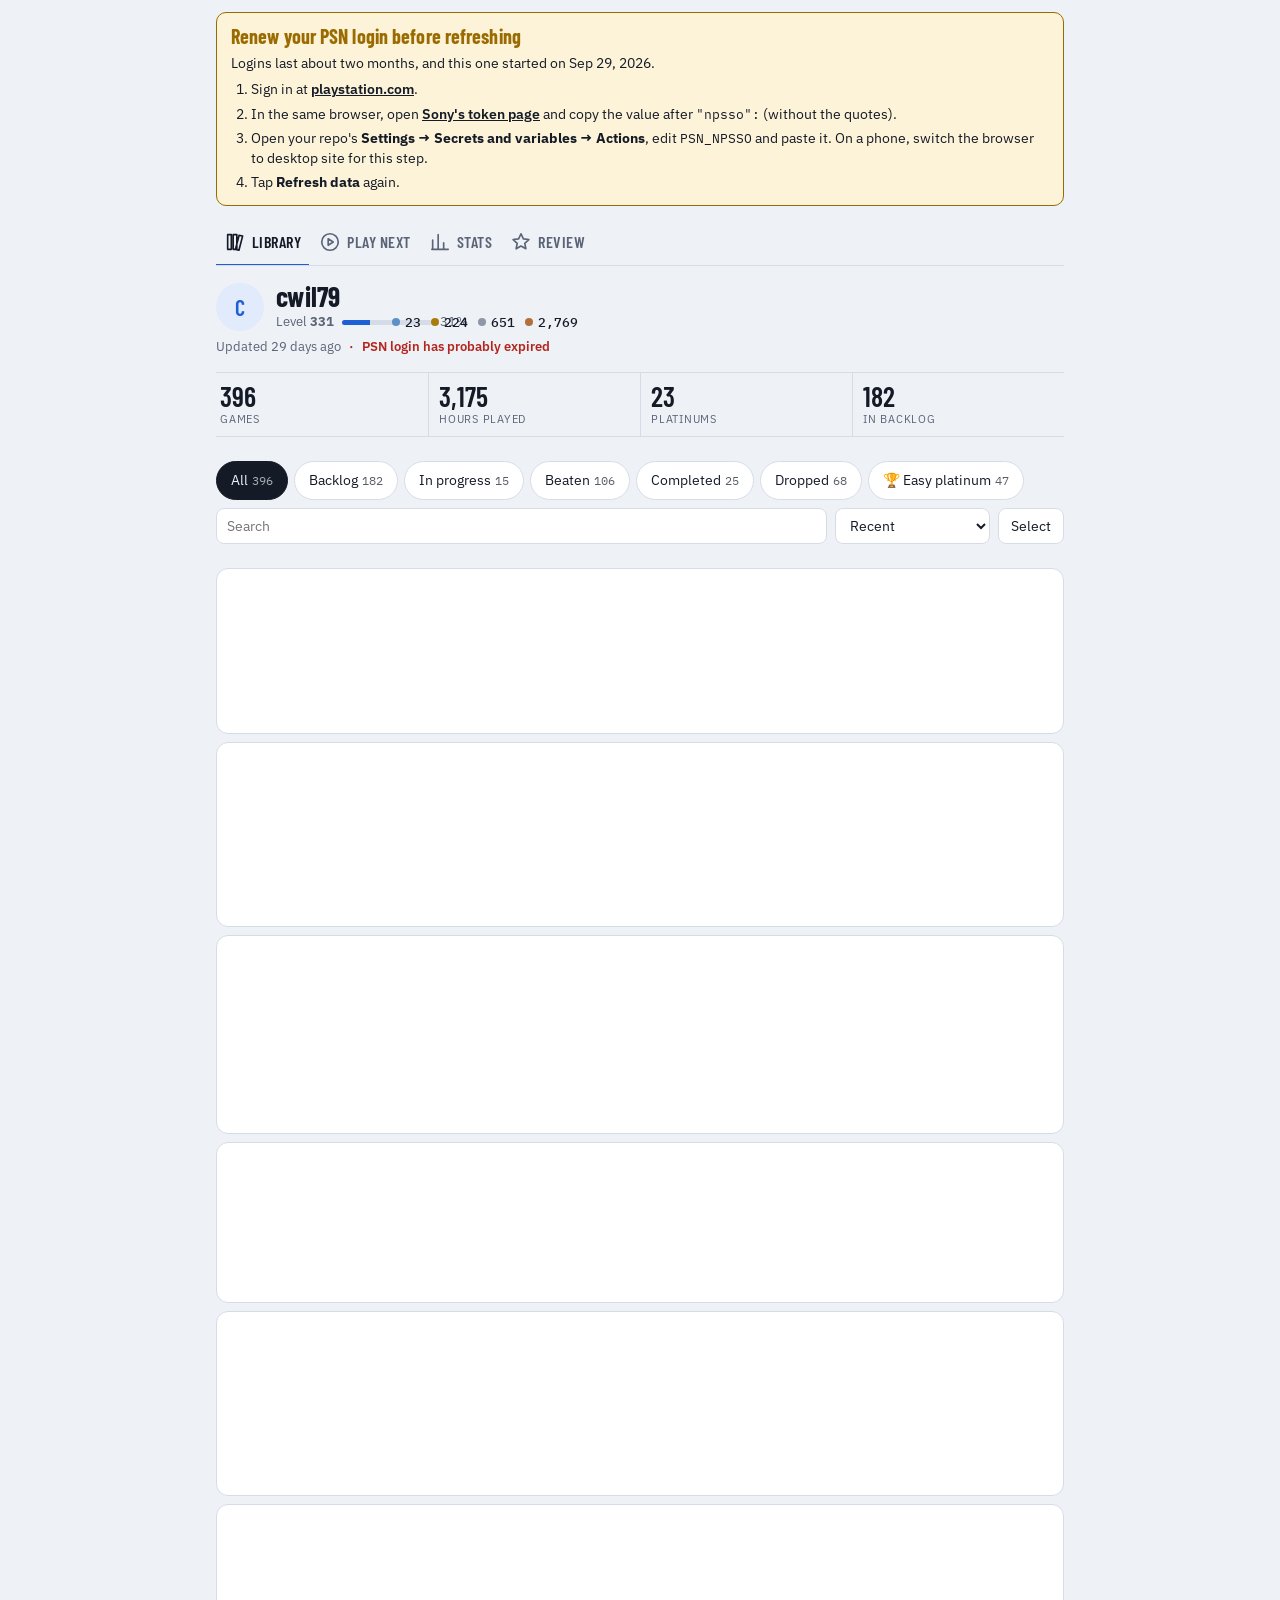
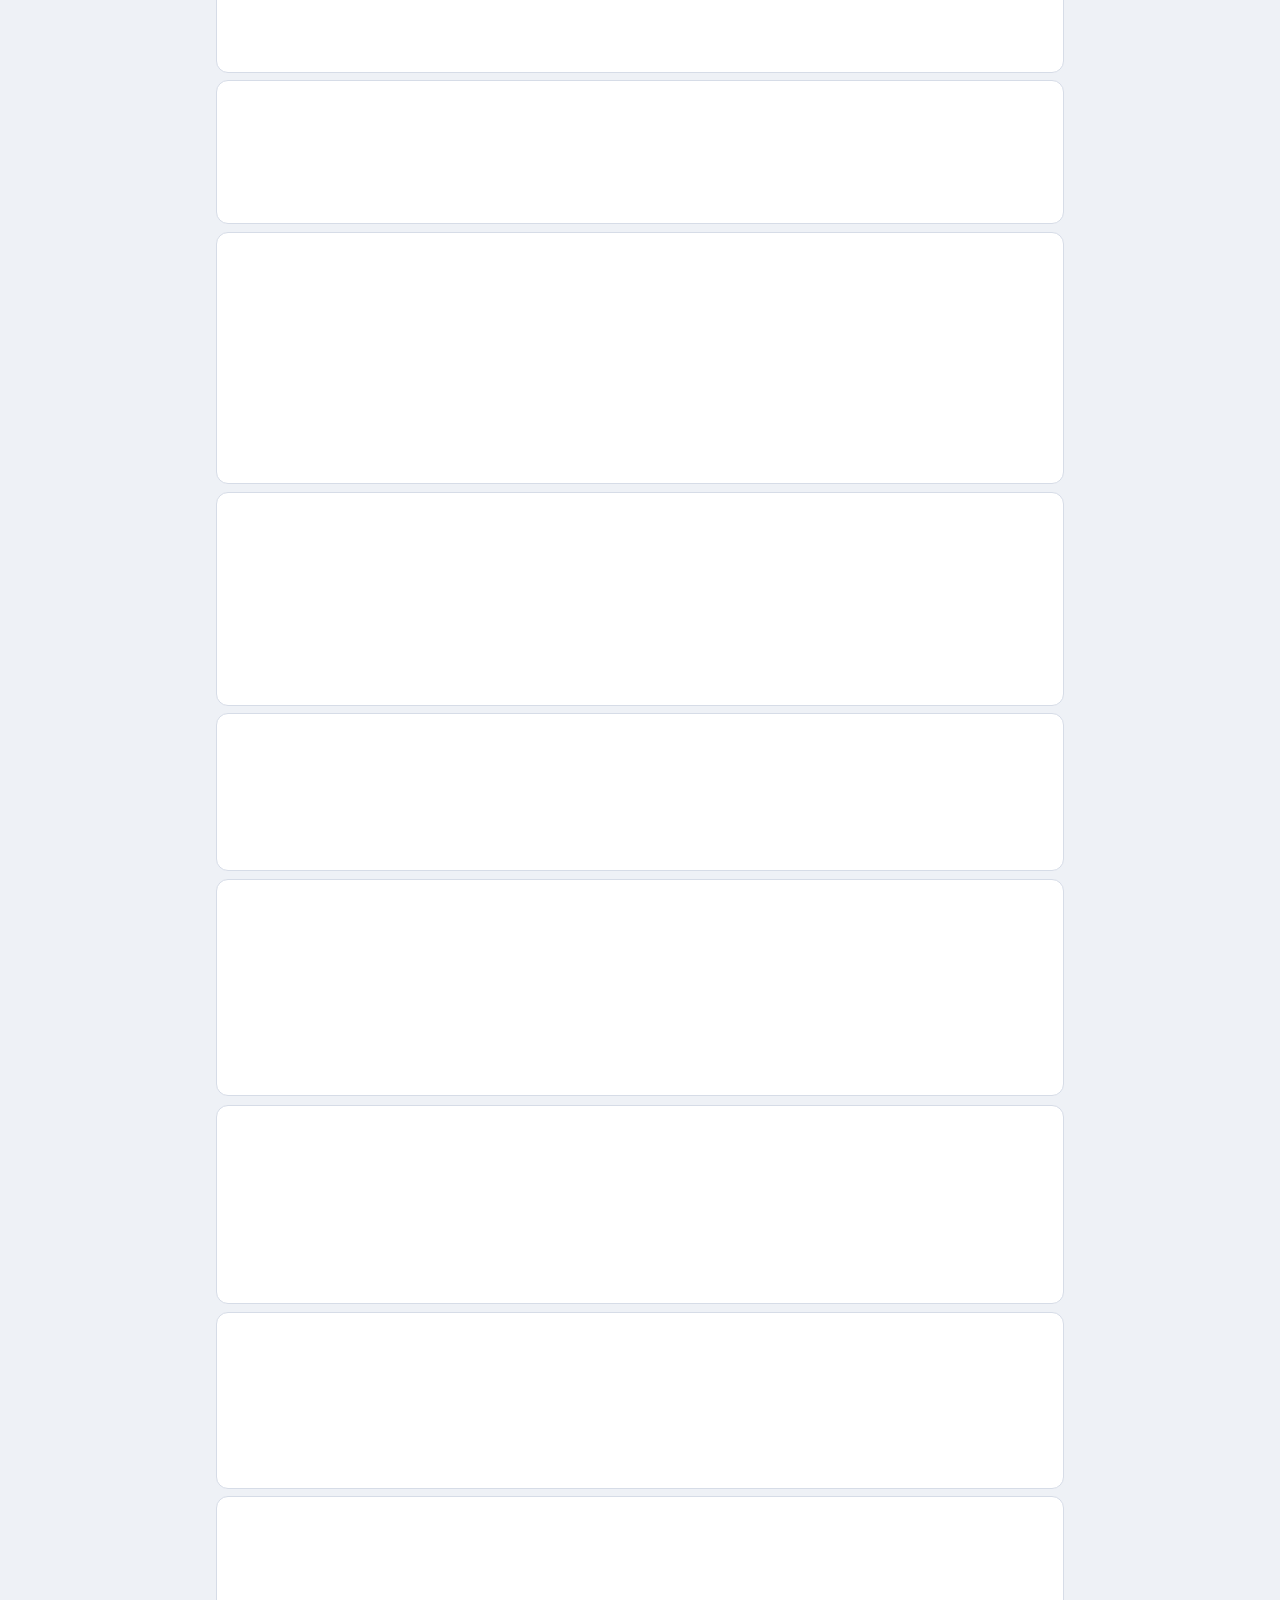
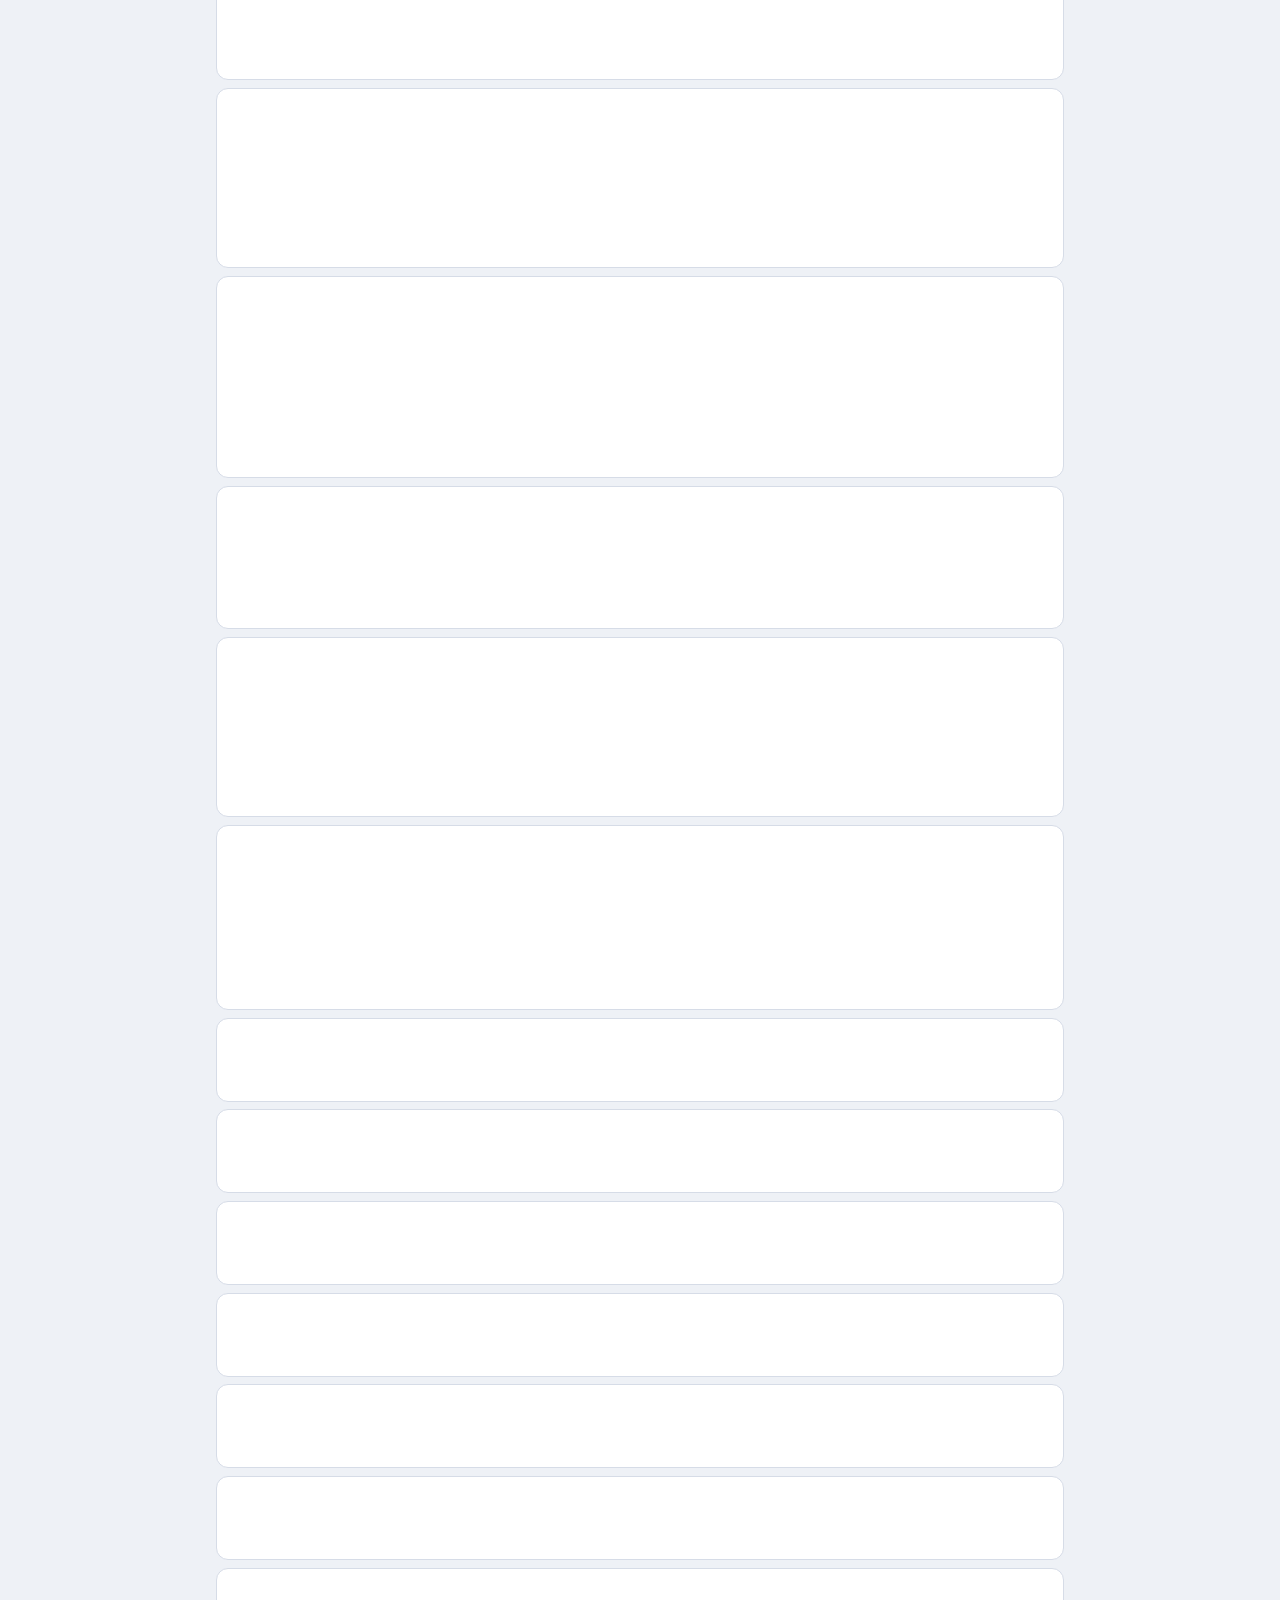
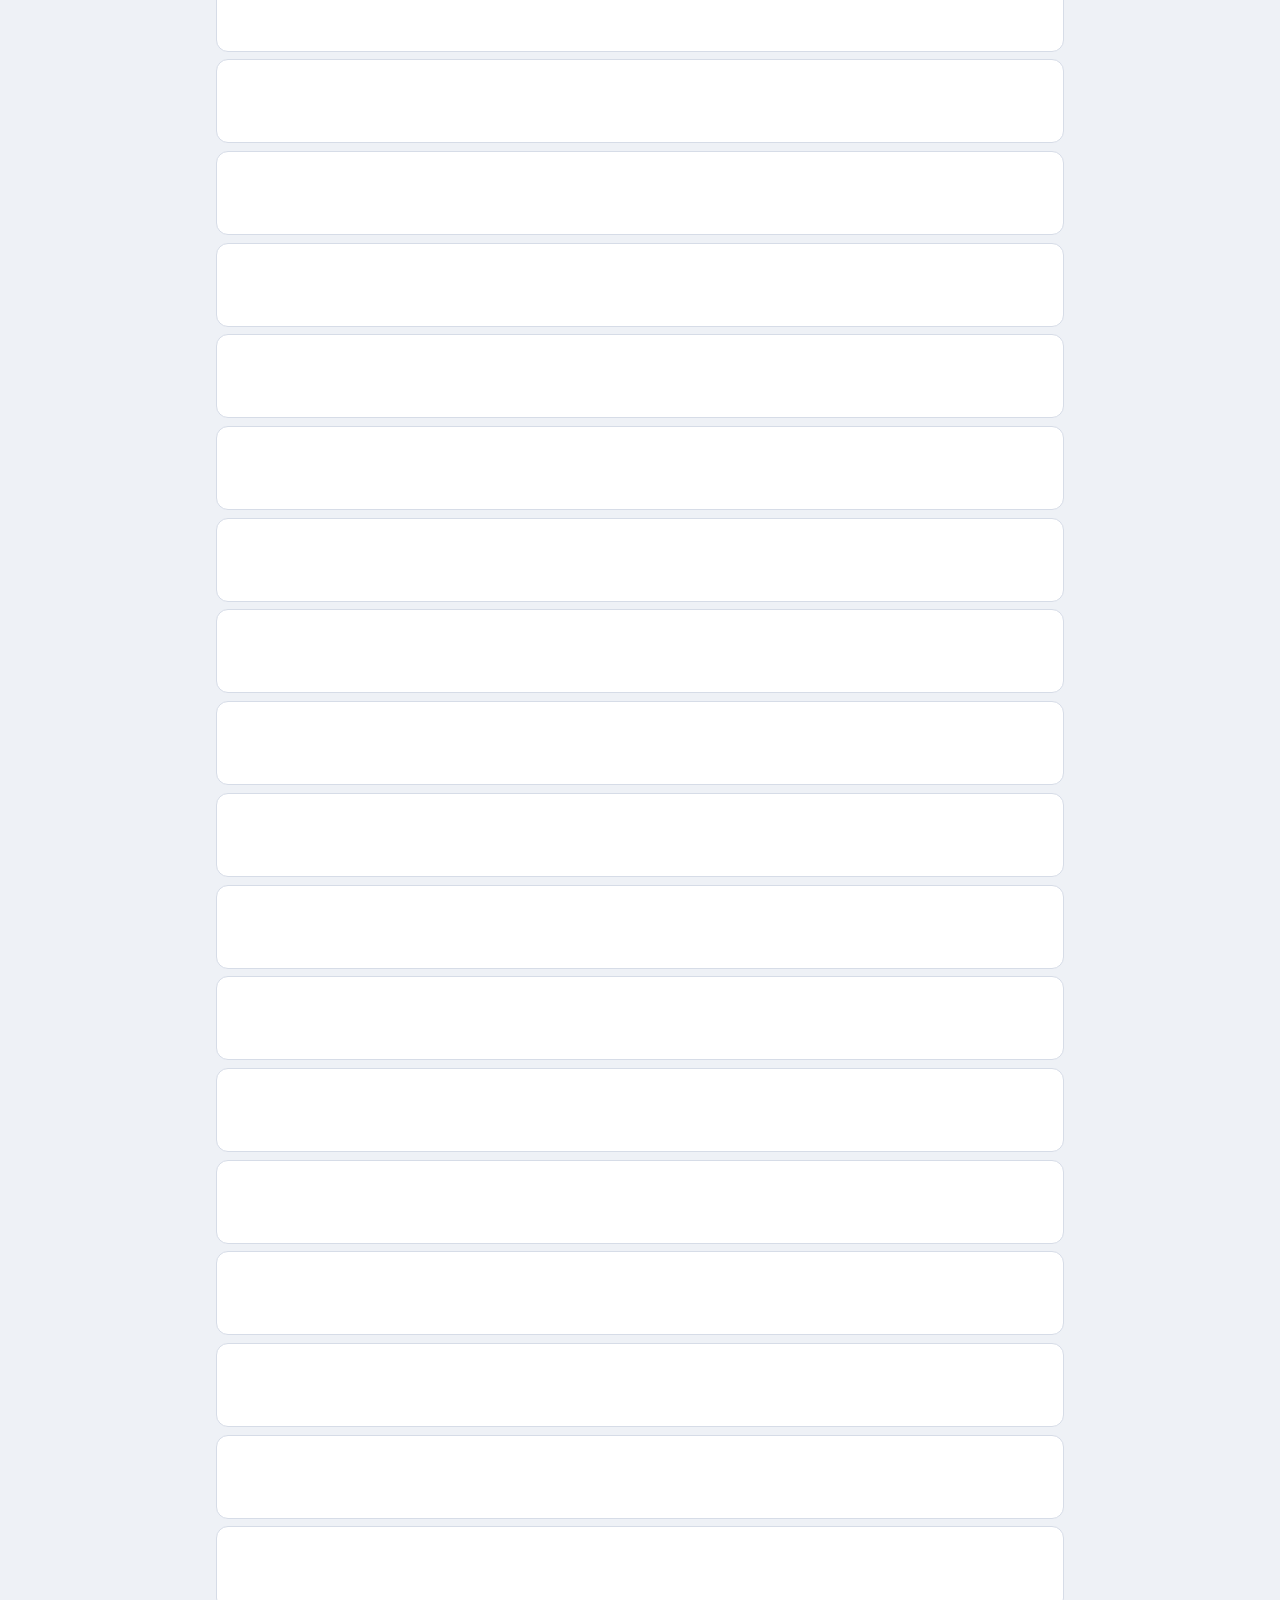
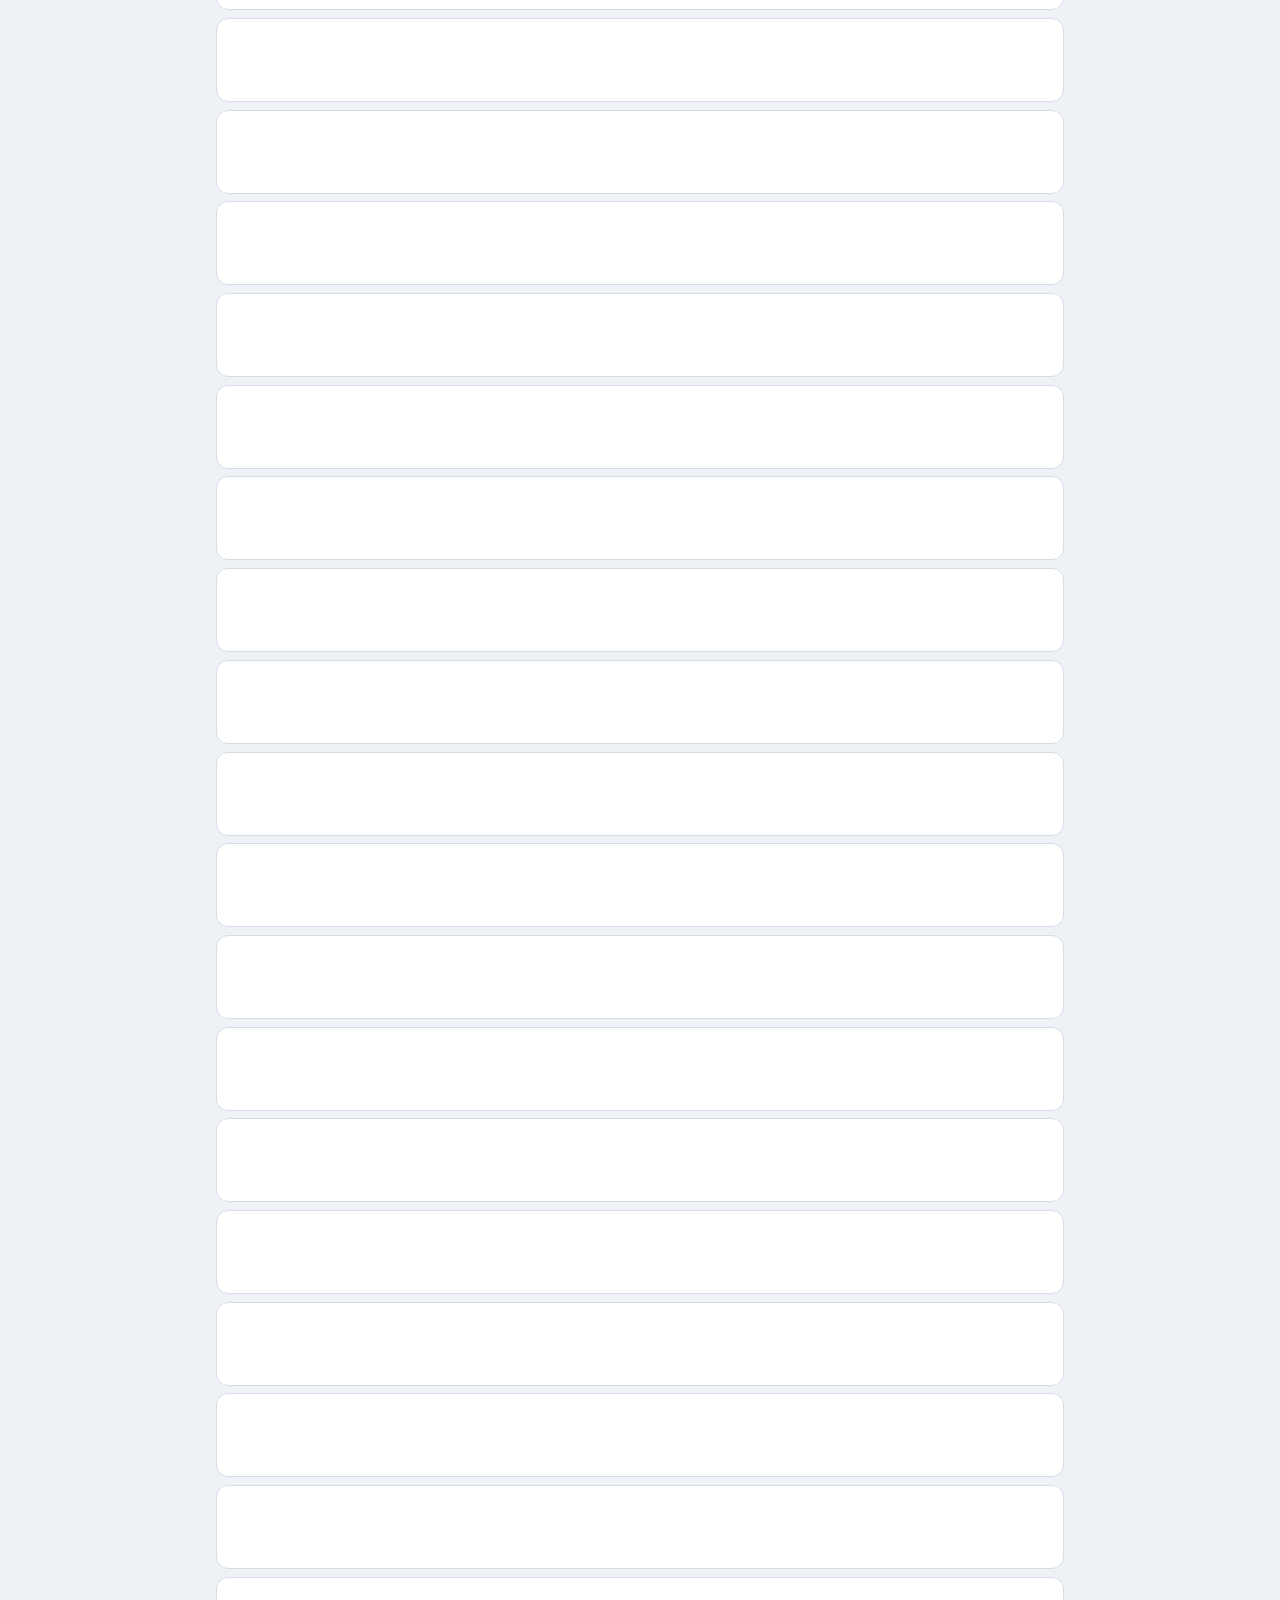
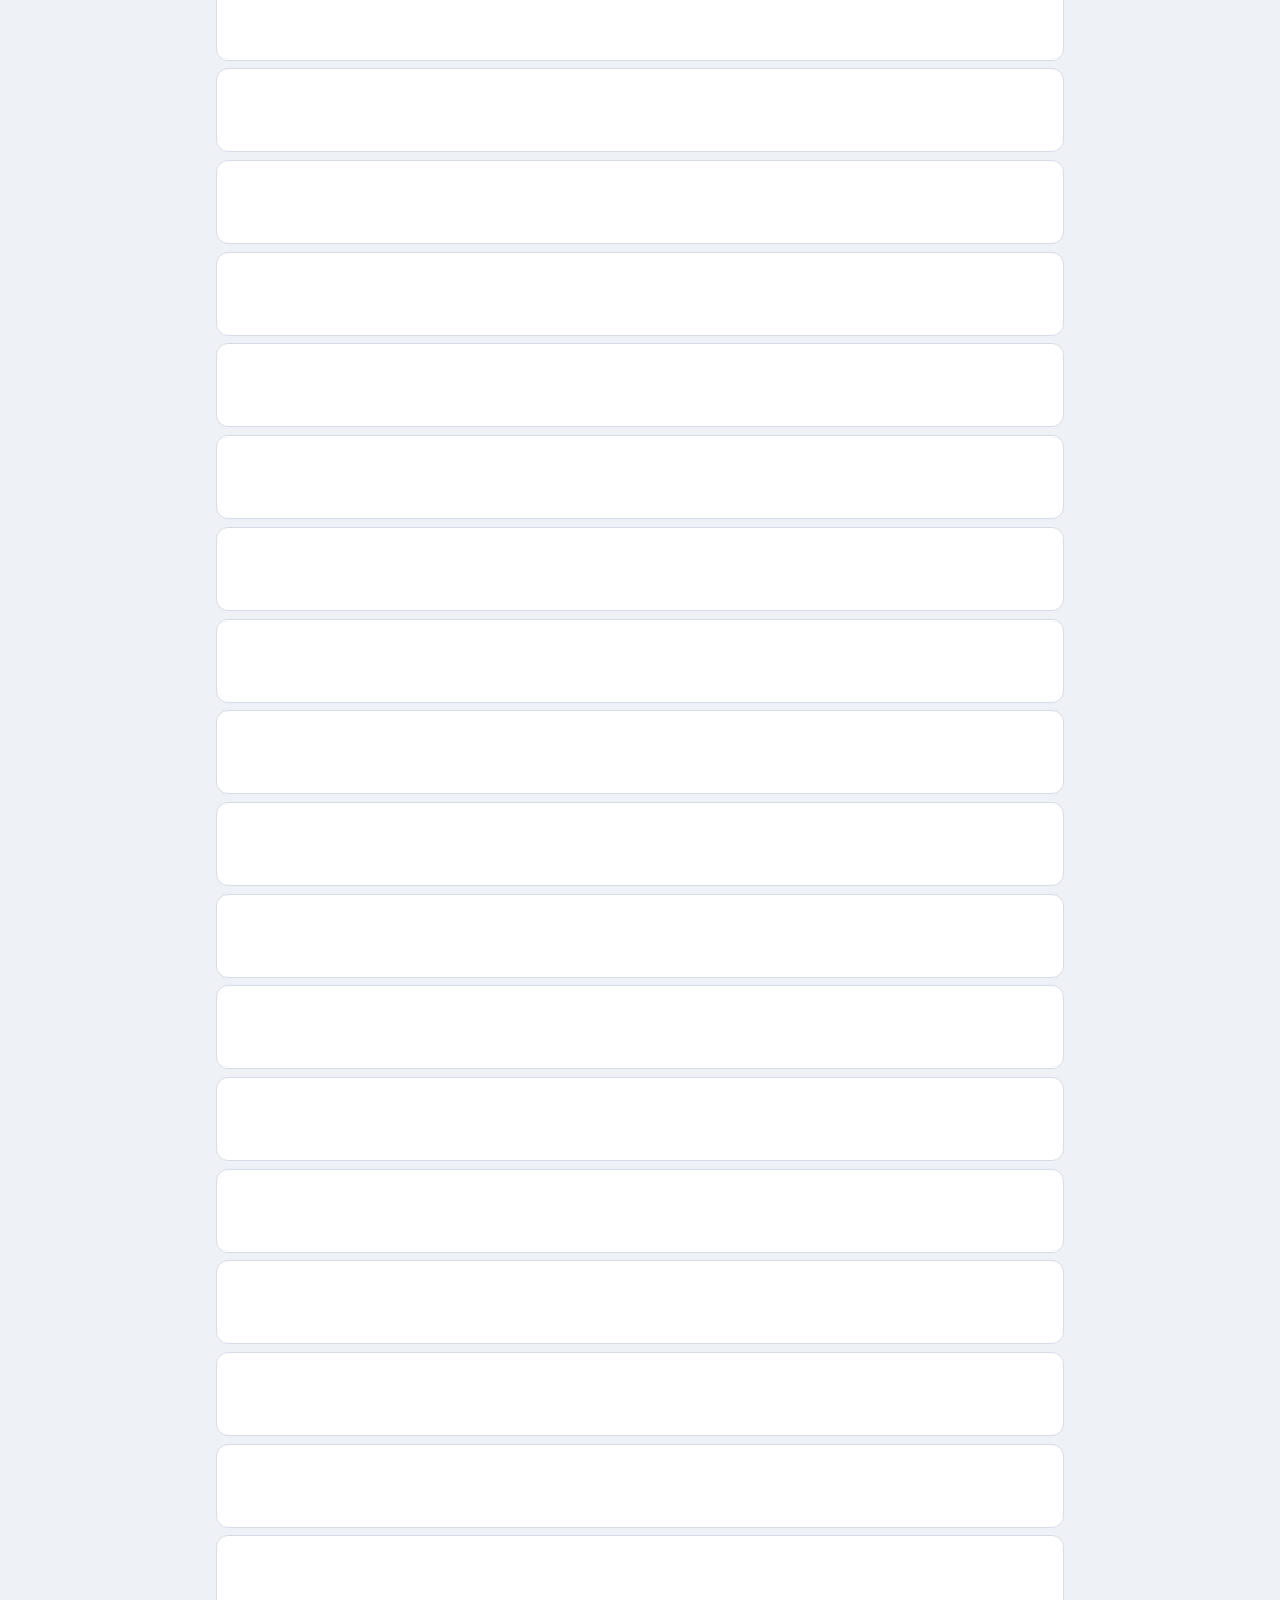
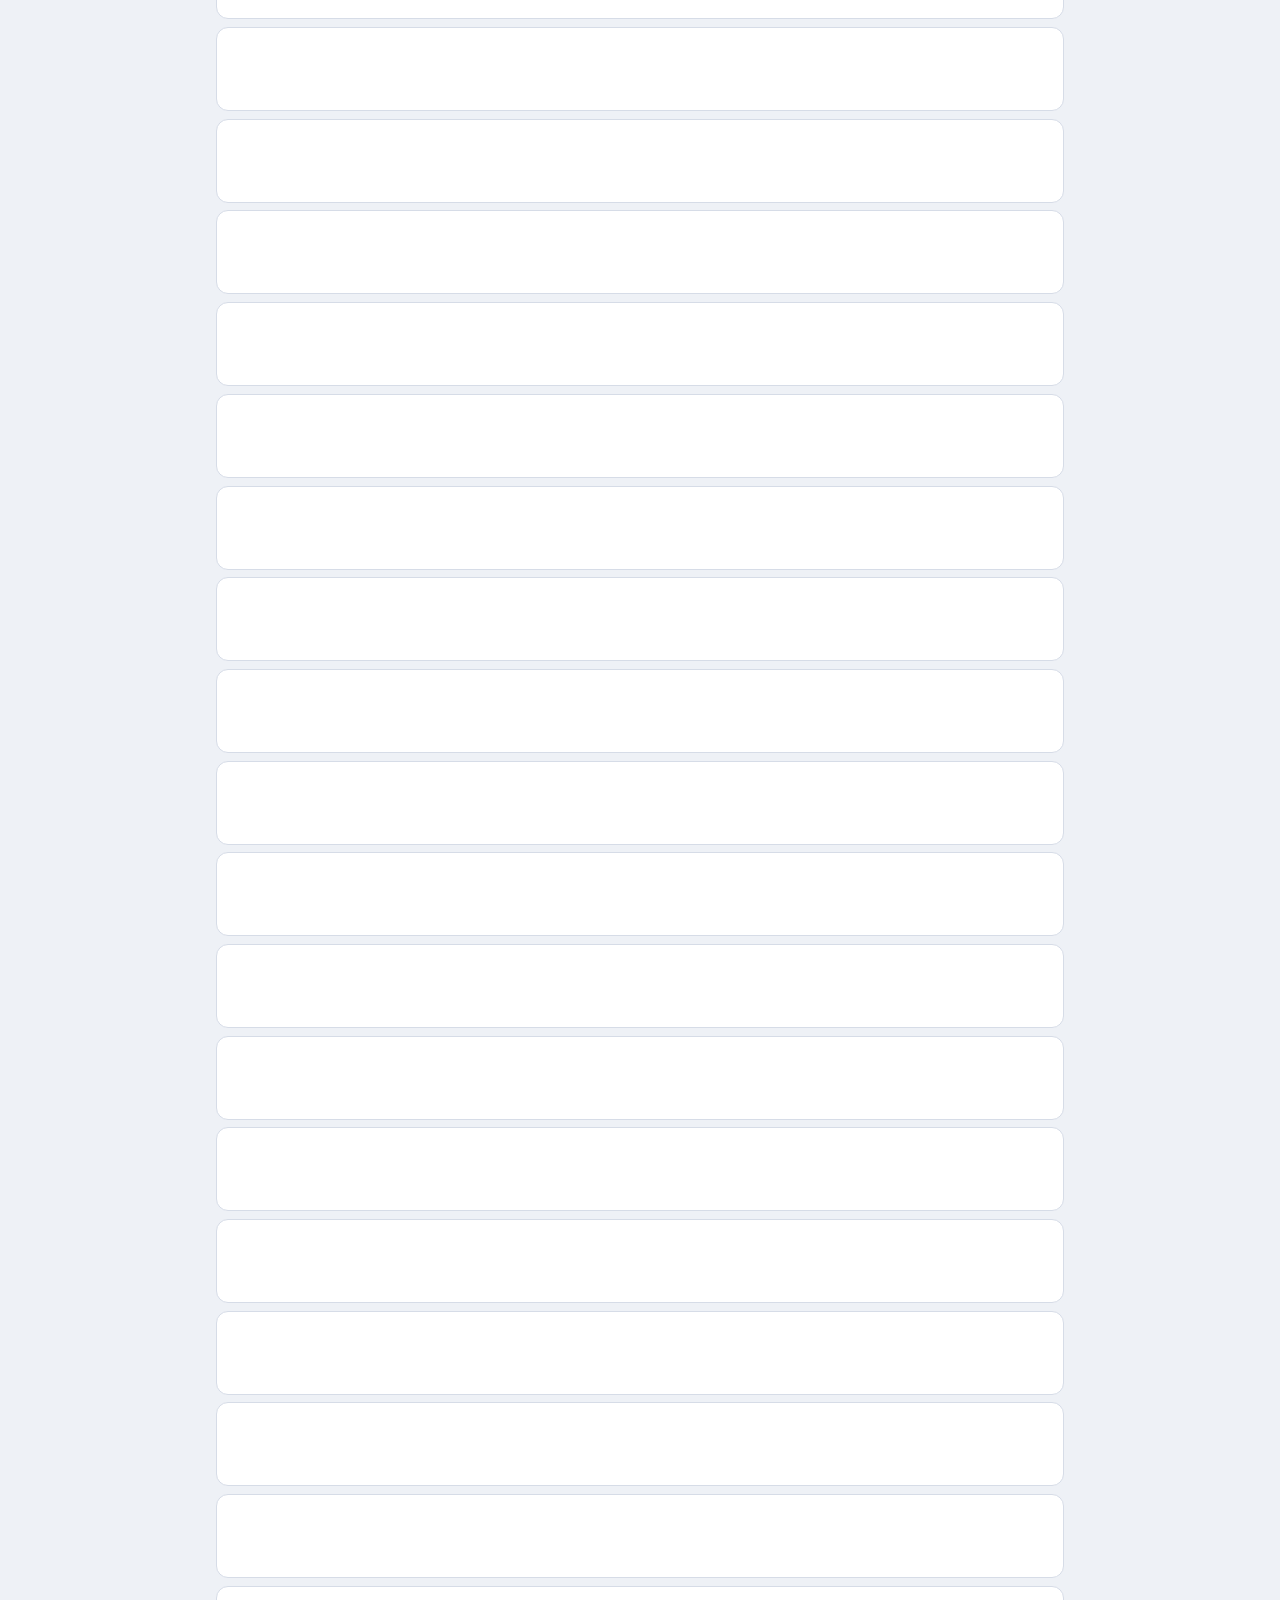
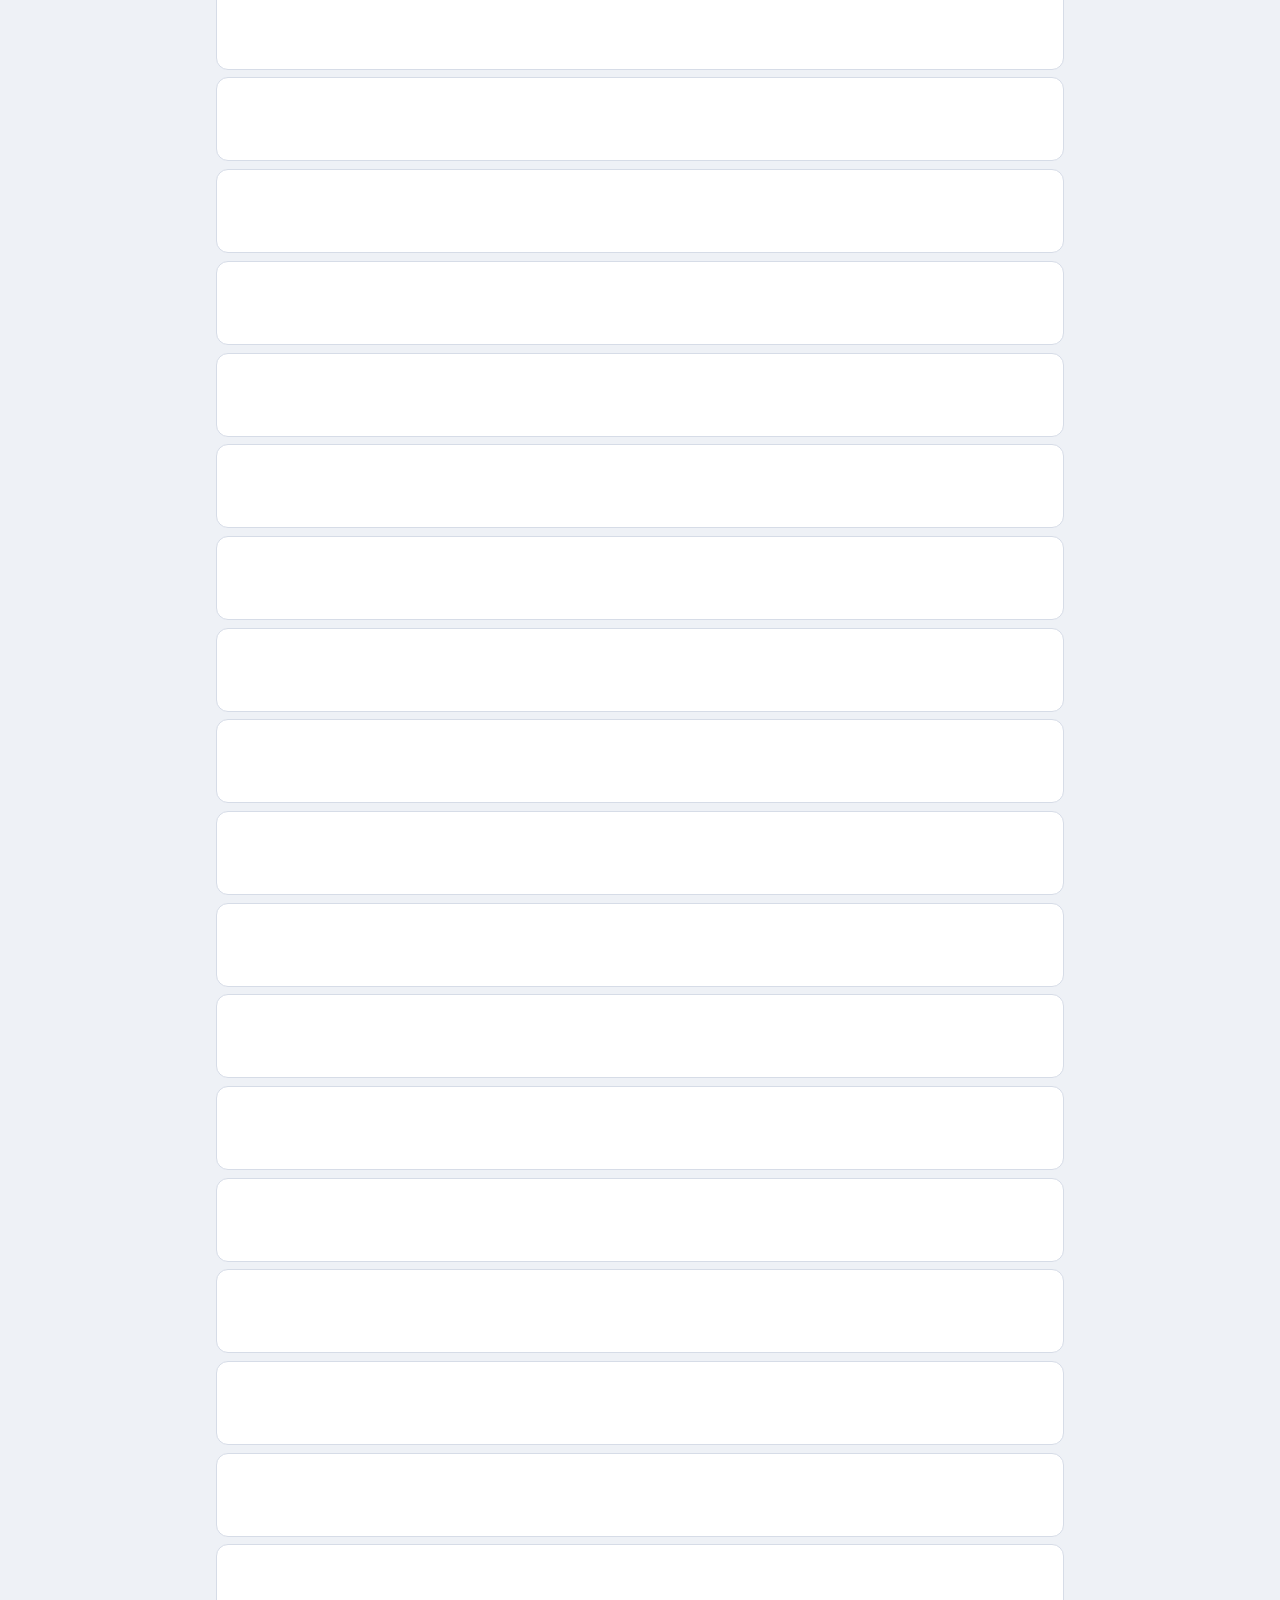
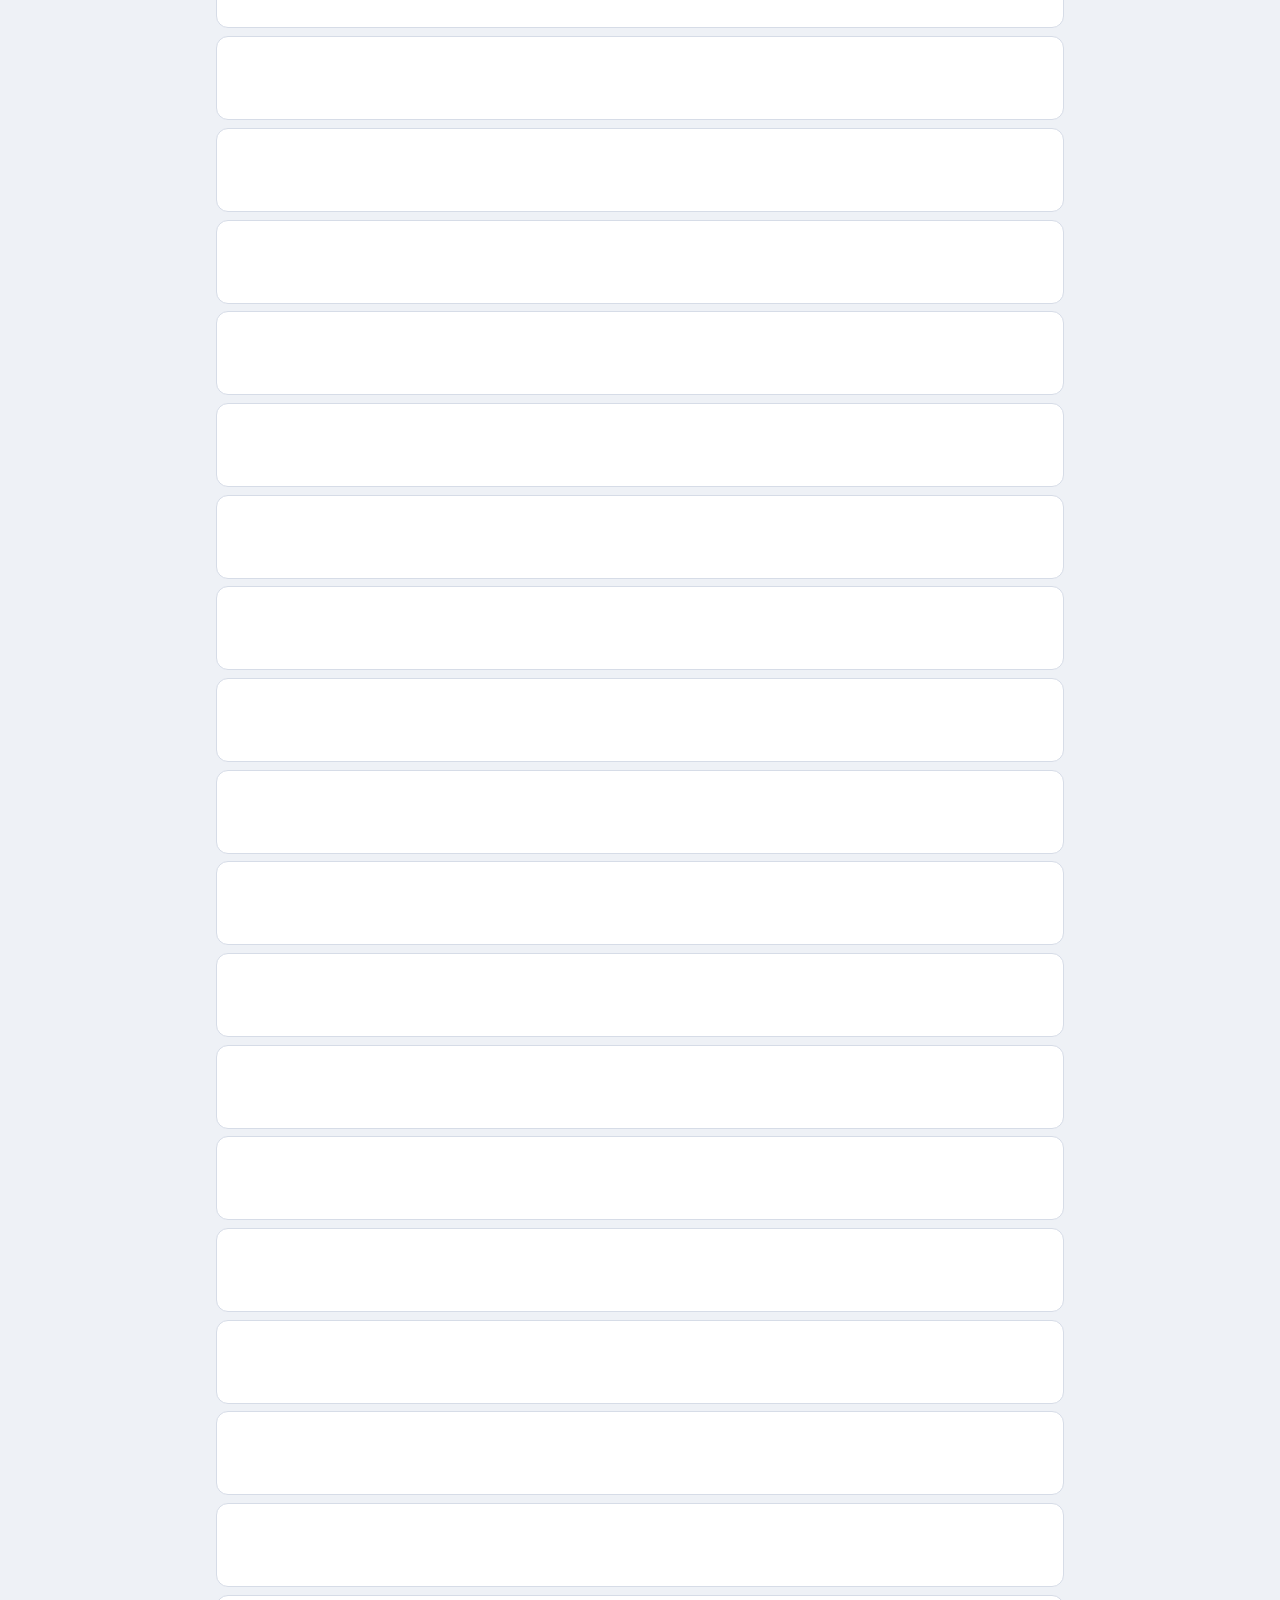
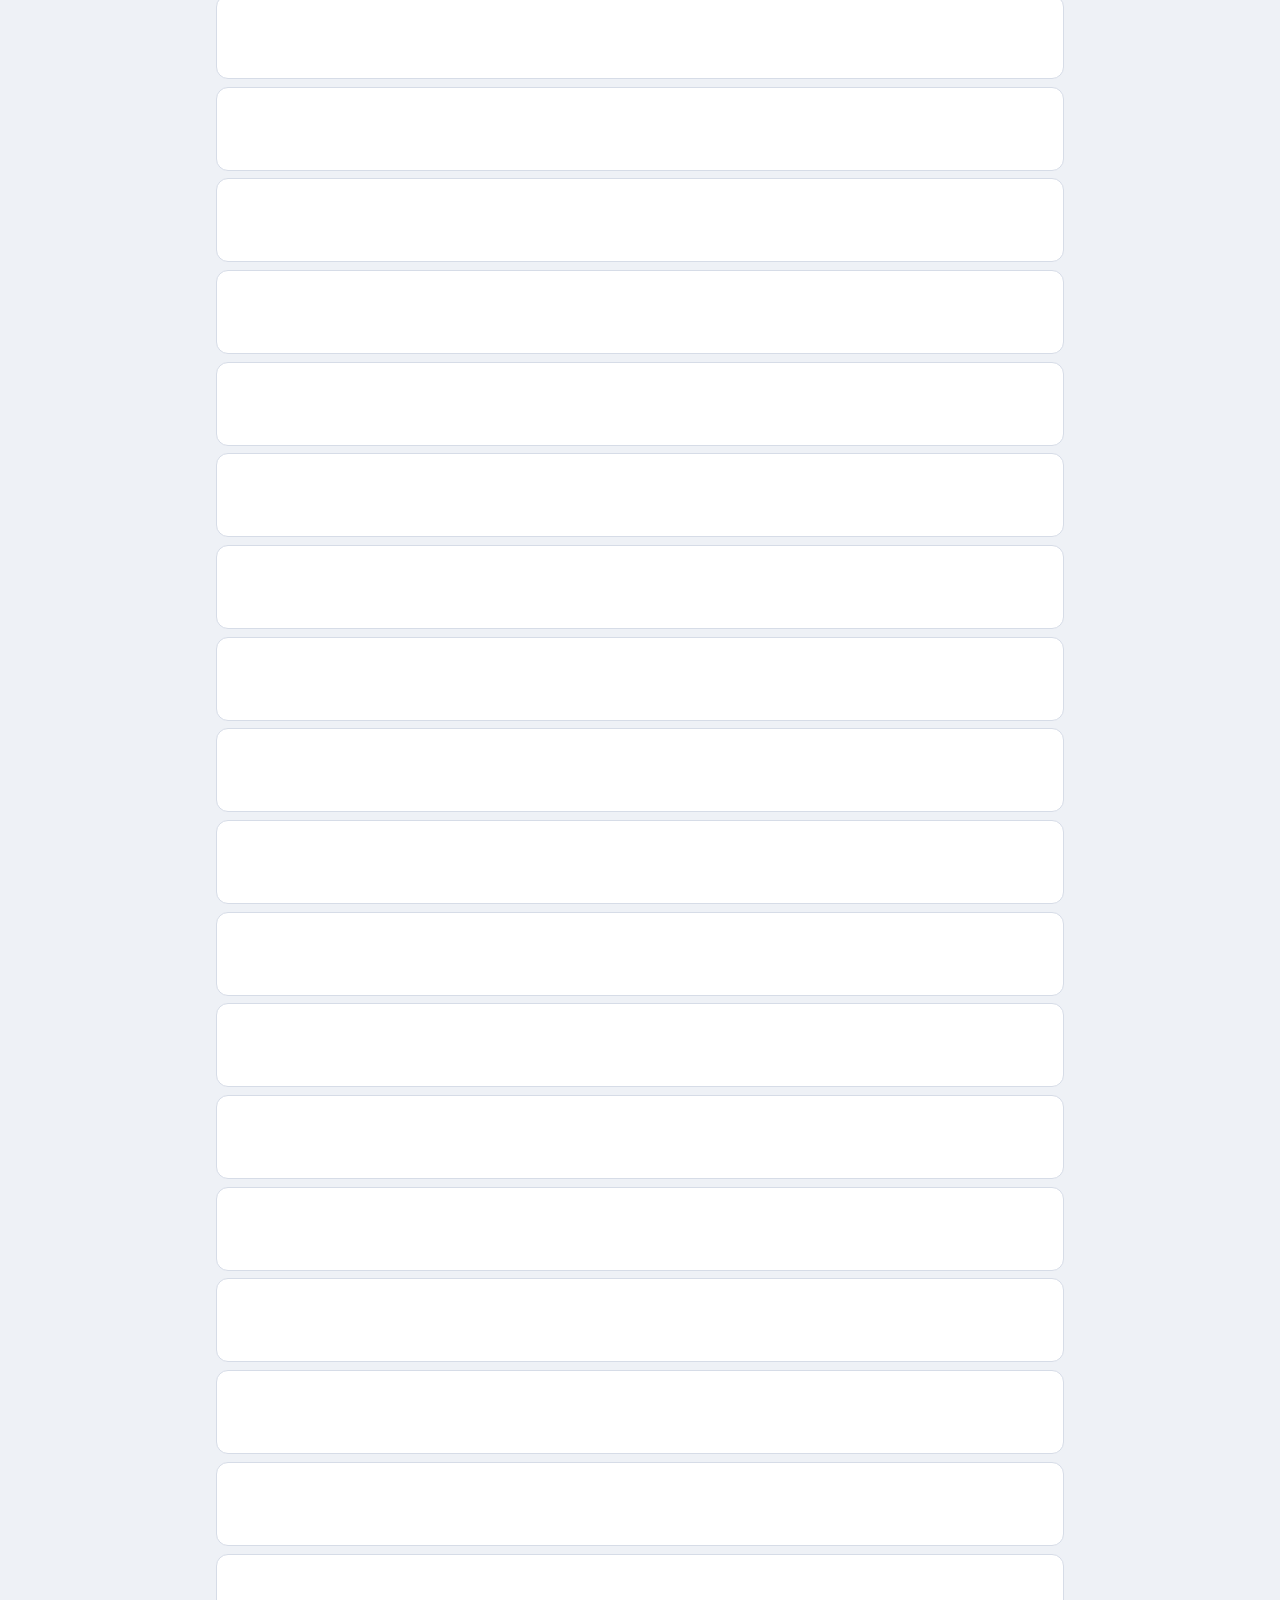
==== commit 5205dc3a: "UX review: bottom tab bar, WCAG 2.2 contrast and targets, landmarks, installable offline app, view t" ====
--- a/docs/index.html
+++ b/docs/index.html
@@ -5,6 +5,12 @@
 <meta name="viewport" content="width=device-width, initial-scale=1, viewport-fit=cover">
 <meta name="apple-mobile-web-app-capable" content="yes">
 <meta name="apple-mobile-web-app-title" content="Game Shelf">
+<meta name="apple-mobile-web-app-status-bar-style" content="default">
+<meta name="theme-color" content="#eef1f6" media="(prefers-color-scheme: light)">
+<meta name="theme-color" content="#0e1320" media="(prefers-color-scheme: dark)">
+<link rel="manifest" href="manifest.webmanifest">
+<link rel="icon" href="icon-192.png" type="image/png">
+<link rel="apple-touch-icon" href="apple-touch-icon.png">
 <link rel="preconnect" href="https://fonts.googleapis.com">
 <link rel="preconnect" href="https://fonts.gstatic.com" crossorigin>
 <link rel="stylesheet" href="https://fonts.googleapis.com/css2?family=Barlow+Condensed:wght@500;600;700&family=IBM+Plex+Sans:wght@400;500;600&family=IBM+Plex+Mono:wght@400;500&display=swap">
@@ -39,7 +45,7 @@
 .updated { grid-column: 1 / -1; display: flex; gap: 4px 10px; align-items: center; flex-wrap: wrap; font-size: 13px; color: var(--muted); }
 .updated > span + span::before { content: "·"; margin-right: 8px; }
 .updated { gap: 4px 8px !important; }
-.refresh { color: var(--accent); font-weight: 600; text-decoration: none; border: 1px solid var(--accent); border-radius: 999px; padding: 3px 12px; align-self: start; white-space: nowrap; font-size: 13px; }
+.refresh { color: var(--accent); font-weight: 600; text-decoration: none; border: 1px solid var(--accent); border-radius: 999px; padding: 6px 14px; align-self: start; white-space: nowrap; font-size: 13px; min-height: 32px; display: inline-flex; align-items: center; }
 .refresh:hover { background: var(--accent-soft); }
 
 
@@ -55,6 +61,8 @@
 /* list */
 .list { display: grid; gap: 8px; }
 .game { background: var(--surface); border: 1px solid var(--line); border-radius: var(--radius); overflow: hidden; }
+.game:not(.open) { content-visibility: auto; contain-intrinsic-size: auto 96px; }  /* only rows on screen are drawn: a 400-game list stays fast */
+.game > button:active { background: var(--grid); }
 .game.open { border-color: color-mix(in srgb, var(--accent) 45%, var(--line)); }
 .game > button { all: unset; box-sizing: border-box; width: 100%; cursor: pointer; display: grid; grid-template-columns: 56px 1fr auto; gap: 12px; align-items: center; padding: 10px 12px; }
 .game > button:focus-visible { outline: 2px solid var(--accent); outline-offset: -2px; }
@@ -73,7 +81,7 @@
 /* scores on the right: your rating (outlined) next to Metacritic (filled), small labels under */
 .scores { display: flex; gap: 6px; align-items: flex-start; }
 .sc { display: grid; justify-items: center; gap: 1px; }
-.sc small { font: 600 9px var(--body); letter-spacing: .08em; text-transform: uppercase; color: var(--muted); }
+.sc small { font: 600 10.5px var(--body); letter-spacing: .06em; text-transform: uppercase; color: var(--muted); }
 .myscore { width: 40px; height: 40px; border-radius: 7px; display: grid; place-items: center; padding: 0; font: 600 19px var(--display); line-height: 1; background: var(--surface); border: 2px solid; }
 .myscore.good { color: var(--mc-good); } .myscore.mid { color: var(--mc-mid); } .myscore.bad { color: var(--mc-bad); }
 .meta .plat { font-weight: 600; white-space: nowrap; }
@@ -143,10 +151,10 @@
   .scores { gap: 4px; } .scores .mc, .myscore { width: 36px; height: 36px; font-size: 17px; } }
 </style>
 
-<div class="wrap">
+<main class="wrap" id="main">
   <div class="sample" id="sample" hidden>Showing <b>sample data</b>. Your own games appear here after the first successful refresh on GitHub.</div>
   <section class="alert" id="alert" hidden></section>
-  <nav class="tabs"><a href="index.html" aria-current="page">Library</a><a href="play.html">Play next</a><a href="stats.html">Stats</a><a href="review.html">Review</a></nav>
+  <nav class="tabs" aria-label="Main"><a href="index.html" aria-current="page"><svg viewBox="0 0 24 24" aria-hidden="true"><path d="M4 4h4v16H4zM10 4h4v16h-4zM16.5 4.6l3.8 1 -4 15.4 -3.8 -1z"/></svg><span>Library</span></a><a href="play.html"><svg viewBox="0 0 24 24" aria-hidden="true"><circle cx="12" cy="12" r="9"/><path d="M10 8.5v7l5.5-3.5z"/></svg><span>Play next</span></a><a href="stats.html"><svg viewBox="0 0 24 24" aria-hidden="true"><path d="M4 20V10M10 20V4M16 20v-7M21 20H3"/></svg><span>Stats</span></a><a href="review.html"><svg viewBox="0 0 24 24" aria-hidden="true"><path d="M12 3l2.6 5.6 6 .7-4.5 4.1 1.2 6L12 16.4 6.7 19.4l1.2-6L3.4 9.3l6-.7z"/></svg><span>Review</span></a></nav>
 
   <header class="profile">
     <div class="avatar" id="avatar"></div>
@@ -180,8 +188,8 @@
     </div>
   </div>
 
-  <main class="list" id="list"></main>
-</div>
+  <div class="list" id="list" aria-label="Games"></div>
+</main>
 <div class="selbar" id="selbar" hidden><div class="selbar-in" id="selbarIn"></div>
 </div>
 
@@ -579,3 +587,4 @@
 start();
 </script>
 <script src="pending.js"></script>
+<script src="shell.js" defer></script>
--- a/docs/app.css
+++ b/docs/app.css
@@ -3,12 +3,12 @@
 :root {
   --bg: #eef1f6; --surface: #ffffff; --line: #d6dce7; --grid: #e6eaf1; --fg: #141a26; --muted: #5b6477;
   --accent: #1f5fd6; --accent-soft: #e2ebfb; --bar: #3f78e0;
-  --bronze: #b46f3c; --silver: #8d97a6; --gold: #c99a14; --plat: #5d8fc9;
-  --mc-good: #2f8f3a; --mc-mid: #c28a00; --mc-bad: #c8412f;
-  --st-done: #2f8f3a; --st-started: #1f5fd6; --st-unplayed: #7a6a9e; --st-beaten: #0f7f86; --st-dropped: #7b8394;
+  --bronze: #b46f3c; --silver: #8d97a6; --gold: #a87d0c; --plat: #5d8fc9;
+  --mc-good: #22782c; --mc-mid: #94620a; --mc-bad: #c03a28; --on-badge: #fff; --on-accent: #fff;
+  --st-done: #22782c; --st-started: #1f5fd6; --st-unplayed: #7a6a9e; --st-beaten: #0f7f86; --st-dropped: #646c7c;
   --warn: #9a6b00; --warn-bg: #fdf3d8; --bad: #b3261e; --bad-bg: #fbe4e1;
   --you: #1f6fe0; --crit: #c2560f; --aligned: #8a93a3;
-  --hero: #10204a; --hero-fg: #f2f5fb; --hero-muted: #a9b6d6; --up: #2f8f3a; --down: #c8412f;
+  --hero: #10204a; --hero-fg: #f2f5fb; --hero-muted: #a9b6d6; --up: #22782c; --down: #c03a28;
   --display: "Barlow Condensed", "Arial Narrow", sans-serif;
   --body: "IBM Plex Sans", system-ui, sans-serif;
   --mono: "IBM Plex Mono", ui-monospace, monospace;
@@ -19,7 +19,7 @@
   --bg: #0e1320; --surface: #161d2d; --line: #26304a; --grid: #1f283d; --fg: #e6eaf3; --muted: #95a0b8;
   --accent: #6a9cff; --accent-soft: #1d2b4d; --bar: #5b8ff5;
   --bronze: #d08d5a; --silver: #b4bdca; --gold: #e3b93b; --plat: #8fb8ea;
-  --mc-good: #5cc26a; --mc-mid: #e0ac2a; --mc-bad: #ec6b58;
+  --mc-good: #5cc26a; --mc-mid: #e0ac2a; --mc-bad: #ec6b58; --on-badge: #0b1220; --on-accent: #0b1220;
   --st-done: #5cc26a; --st-started: #6a9cff; --st-unplayed: #ad9bd6; --st-beaten: #4cc3c9; --st-dropped: #8d97aa;
   --warn: #f0c14b; --warn-bg: #3a2f10; --bad: #ff8a7a; --bad-bg: #3d1a17;
   --you: #4f8df0; --crit: #d4733a; --aligned: #666d7a;
@@ -30,7 +30,7 @@
   --bg: #0e1320; --surface: #161d2d; --line: #26304a; --grid: #1f283d; --fg: #e6eaf3; --muted: #95a0b8;
   --accent: #6a9cff; --accent-soft: #1d2b4d; --bar: #5b8ff5;
   --bronze: #d08d5a; --silver: #b4bdca; --gold: #e3b93b; --plat: #8fb8ea;
-  --mc-good: #5cc26a; --mc-mid: #e0ac2a; --mc-bad: #ec6b58;
+  --mc-good: #5cc26a; --mc-mid: #e0ac2a; --mc-bad: #ec6b58; --on-badge: #0b1220; --on-accent: #0b1220;
   --st-done: #5cc26a; --st-started: #6a9cff; --st-unplayed: #ad9bd6; --st-beaten: #4cc3c9; --st-dropped: #8d97aa;
   --warn: #f0c14b; --warn-bg: #3a2f10; --bad: #ff8a7a; --bad-bg: #3d1a17;
   --you: #4f8df0; --crit: #d4733a; --aligned: #666d7a;
@@ -50,7 +50,8 @@
 
 /* Type scale: page title 32 · section 24 · card 20 · subhead 12 caps */
 h1, h2 { font-family: var(--display); margin: 0; text-wrap: balance; letter-spacing: .005em; }
-h1 { font-size: 32px; line-height: 1; }
+h1, .h1 { font-size: 32px; line-height: 1; }
+h2.h1 { font-family: var(--display); }
 h2 { font-size: 20px; line-height: 1.1; }
 h2.sec { font-size: 24px; }
 h3 { font: 600 12px/1.3 var(--body); margin: 4px 0 0; text-transform: uppercase; letter-spacing: .08em; color: var(--muted); }
@@ -85,7 +86,7 @@
 .seg button[aria-pressed="true"] { background: var(--fg); color: var(--bg); }
 .btn { display: inline-flex; align-items: center; gap: 6px; border: 1px solid var(--line); background: var(--surface); border-radius: 8px; padding: 6px 12px; font-size: 14px; cursor: pointer; text-decoration: none; color: var(--fg); }
 .btn:hover { border-color: var(--accent); }
-.btn.primary { background: var(--accent); border-color: var(--accent); color: #fff; font-weight: 600; }
+.btn.primary { background: var(--accent); border-color: var(--accent); color: var(--on-accent); font-weight: 600; }
 .more { justify-self: start; background: none; border: 0; padding: 2px 0; color: var(--accent); font-weight: 600; font-size: 14px; cursor: pointer; }
 .more:hover { text-decoration: underline; }
 
@@ -101,7 +102,7 @@
 details.how { font-size: 13px; color: var(--muted); }
 details.how summary { cursor: pointer; list-style: none; display: inline-flex; align-items: center; gap: 5px; font-weight: 500; }
 details.how summary::-webkit-details-marker { display: none; }
-details.how summary::before { content: "i"; display: inline-grid; place-items: center; width: 15px; height: 15px; border-radius: 50%; border: 1px solid currentColor; font: italic 600 10px/1 Georgia, serif; }
+details.how summary::before { content: "i"; display: inline-grid; place-items: center; width: 15px; height: 15px; border-radius: 50%; border: 1px solid currentColor; font: italic 600 11px/1 Georgia, serif; }
 details.how[open] summary { margin-bottom: 4px; }
 details.how p { margin: 0 0 4px; }
 
@@ -111,12 +112,12 @@
 .fig + .fig { border-left: 1px solid var(--line); padding-left: 10px; }
 .fig b { font: 600 28px/1.1 var(--display); }
 .fig span { font-size: 11px; text-transform: uppercase; letter-spacing: .07em; color: var(--muted); }
-@media (max-width: 520px) { .fig b { font-size: 24px; } .fig span { font-size: 10px; letter-spacing: .05em; } .fig + .fig { padding-left: 8px; } }
+@media (max-width: 520px) { .fig b { font-size: 24px; } .fig span { font-size: 11px; letter-spacing: .04em; } .fig + .fig { padding-left: 8px; } }
 
 /* Shared bits */
 .cover { background: var(--accent-soft); display: grid; place-items: center; overflow: hidden; font: 600 16px var(--display); color: var(--accent); flex: none; }
 .cover img { width: 100%; height: 100%; object-fit: cover; }
-.mc { width: 40px; height: 40px; border-radius: 7px; display: grid; place-items: center; font: 600 19px var(--display); color: #fff; flex: none; }
+.mc { width: 40px; height: 40px; border-radius: 7px; display: grid; place-items: center; font: 600 19px var(--display); color: var(--on-badge); flex: none; }
 .mc.good { background: var(--mc-good); } .mc.mid { background: var(--mc-mid); } .mc.bad { background: var(--mc-bad); }
 .mc.none { background: transparent; border: 1px dashed var(--line); color: var(--muted); font-size: 13px; }
 .dot { width: 8px; height: 8px; border-radius: 50%; display: inline-block; flex: none; }
@@ -137,18 +138,18 @@
 .pending .tleft { color: var(--muted); }
 .facts { display: grid; grid-template-columns: repeat(auto-fill, minmax(140px, 1fr)); gap: 8px 16px; margin: 0; }
 .facts div { display: grid; }
-.facts dt { font-size: 10.5px; text-transform: uppercase; letter-spacing: .08em; color: var(--muted); }
+.facts dt { font-size: 11px; text-transform: uppercase; letter-spacing: .08em; color: var(--muted); }
 .facts dd { margin: 0; }
 .detail a { color: var(--accent); }
 .rating { display: grid; gap: 6px; }
 .rater { display: grid; grid-template-columns: auto 1fr auto auto auto; gap: 8px; align-items: center; }
-.rater .val { width: 44px; height: 40px; border-radius: 6px; display: grid; place-items: center; font: 600 20px var(--display); color: #fff; background: var(--muted); }
+.rater .val { width: 44px; height: 40px; border-radius: 6px; display: grid; place-items: center; font: 600 20px var(--display); color: var(--on-badge); background: var(--muted); }
 .rater .val.good { background: var(--mc-good); } .rater .val.mid { background: var(--mc-mid); } .rater .val.bad { background: var(--mc-bad); }
 .rater input[type=range] { width: 100%; min-width: 0; accent-color: var(--accent); height: 28px; }
 .rater .step { width: 32px; height: 32px; border: 1px solid var(--line); border-radius: 8px; background: var(--surface); font: 600 18px var(--display); cursor: pointer; }
 .rater-actions { display: flex; gap: 10px; align-items: center; flex-wrap: wrap; font-size: 12.5px; color: var(--muted); }
 .rater-actions a { font-size: 12.5px; }
-.detail a.save { background: var(--accent); color: #fff; border-radius: 8px; padding: 6px 12px; text-decoration: none; font-weight: 600; font-size: 14px; white-space: nowrap; min-width: 64px; text-align: center; }
+.detail a.save { background: var(--accent); color: var(--on-accent); border-radius: 8px; padding: 6px 12px; text-decoration: none; font-weight: 600; font-size: 14px; white-space: nowrap; min-width: 64px; text-align: center; }
 .detail a.added { background: var(--accent-soft) !important; color: var(--accent) !important; }
 .detail a.save.same { background: var(--line); color: var(--muted); pointer-events: none; }
 .you { background: var(--bg); border-radius: 10px; padding: 10px 12px; display: grid; gap: 10px; }
@@ -157,7 +158,7 @@
 .flagbar .flagnote { color: var(--muted); font-size: 12.5px; flex-basis: 100%; }
 .detail a.flagbtn, .detail span.flagbtn { color: var(--fg); text-decoration: none; border: 1px solid var(--line); background: var(--surface); border-radius: 999px; padding: 4px 12px; font-size: 13.5px; font-weight: 500; }
 .detail span.flagbtn { opacity: .5; }
-.detail a.flagbtn.on { color: #fff !important; background: var(--accent); border-color: var(--accent) !important; }
+.detail a.flagbtn.on { color: var(--on-accent) !important; background: var(--accent); border-color: var(--accent) !important; }
 .detail a.flagbtn.beaten.on { background: var(--st-beaten); border-color: var(--st-beaten) !important; }
 .detail a.flagbtn.dropped.on { background: var(--st-dropped); border-color: var(--st-dropped) !important; }
 .detail a.flagbtn:hover { border-color: var(--accent); }
@@ -174,8 +175,82 @@
 .fixit .fx { display: grid; gap: 6px; margin-top: 8px; }
 .fixit select, .fixit input { background: var(--surface); border: 1px solid var(--line); border-radius: 8px; padding: 7px 10px; font-size: 14px; width: 100%; min-width: 0; }
 .fx-act { display: flex; gap: 12px; align-items: center; }
-.fx-save { background: var(--accent); color: #fff !important; border-radius: 8px; padding: 6px 14px; text-decoration: none; font-weight: 600; }
+.fx-save { background: var(--accent); color: var(--on-accent) !important; border-radius: 8px; padding: 6px 14px; text-decoration: none; font-weight: 600; }
 .fx-save.off { background: var(--line); color: var(--muted) !important; cursor: default; }
 .fx-reset { font-size: 12.5px; }
 .forecast { font-size: 13.5px; }
 .warn-miss { font-size: 12.5px; color: var(--warn); font-weight: 600; } .warn-miss a { color: inherit; }
+details.fold > summary { cursor: pointer; list-style: none; color: var(--accent); font-weight: 600; font-size: 14px; }
+details.fold > summary::-webkit-details-marker { display: none; }
+details.fold > summary::after { content: " ▸"; } details.fold[open] > summary::after { content: " ▾"; }
+details.fold[open] > summary { margin-bottom: 8px; }
+
+/* ---------------------------------------------------------------------------------------------
+   Usability layer (Nov 2026 review): WCAG 2.2 AA targets and contrast, thumb-reach navigation,
+   installed-app behaviour, motion preferences. Applies to every page.
+   --------------------------------------------------------------------------------------------- */
+:root { --navh: 0px; --tap: 44px; }
+.vh { position: absolute !important; width: 1px; height: 1px; overflow: hidden; clip: rect(0 0 0 0); white-space: nowrap; }
+
+/* Main navigation as icon tabs: bottom bar on phones (thumb zone), top bar on wide screens */
+.tabs svg { width: 22px; height: 22px; fill: none; stroke: currentColor; stroke-width: 1.8; stroke-linejoin: round; stroke-linecap: round; flex: none; }
+.tabs a { display: inline-flex; align-items: center; gap: 6px; min-height: var(--tap); }
+@media (max-width: 760px) {
+  :root { --navh: calc(60px + env(safe-area-inset-bottom, 0px)); }
+  .tabs { position: fixed; left: 0; right: 0; bottom: 0; z-index: 30; display: grid; grid-template-columns: repeat(4, 1fr); gap: 0;
+    border: 0; border-top: 1px solid var(--line); overflow: visible;
+    padding: 4px 6px env(safe-area-inset-bottom, 0px); background: color-mix(in srgb, var(--surface) 94%, transparent);
+    backdrop-filter: blur(14px) saturate(1.4); -webkit-backdrop-filter: blur(14px) saturate(1.4); }
+  .tabs a { flex-direction: column; justify-content: center; gap: 2px; min-height: 54px; padding: 2px 0 4px; margin: 0; border: 0;
+    font: 600 11.5px var(--body); letter-spacing: .01em; text-transform: none; color: var(--muted); -webkit-tap-highlight-color: transparent; }
+  /* active indicator pill behind the icon */
+  .tabs a svg { width: 56px; height: 30px; padding: 4px 17px; border-radius: 999px; transition: background-color .2s; }
+  .tabs a[aria-current="page"] { color: var(--fg); }
+  .tabs a[aria-current="page"] svg { background: var(--accent-soft); color: var(--accent); stroke-width: 2.1; }
+  .tabs a:active svg { background: var(--grid); }
+  .wrap { padding-bottom: calc(var(--navh) + 32px); }
+  body.has-pending .wrap { padding-bottom: calc(var(--navh) + 130px); }
+  #pendingBar { bottom: var(--navh) !important; padding-bottom: 10px !important; box-shadow: 0 -4px 16px rgba(0,0,0,.14); }
+  .selbar { bottom: var(--navh) !important; }
+  body.selecting .wrap { padding-bottom: calc(var(--navh) + 180px); }
+}
+
+/* Comfortable touch targets: 44px for primary controls, 32px+ for inline ones (WCAG 2.2 asks 24px) */
+.chip { padding: 8px 14px; min-height: 38px; }
+.seg button { min-height: 38px; padding: 6px 12px; }
+.subnav .seg button { min-height: 40px; }
+.btn { min-height: 40px; padding: 8px 14px; }
+.more, details.how summary, details.fold > summary { min-height: 32px; display: inline-flex; align-items: center; }
+details.fold > summary { display: flex; }
+.rater .step { width: 40px; height: 40px; }
+.detail a.flagbtn, .detail span.flagbtn { min-height: 36px; display: inline-flex; align-items: center; padding: 6px 14px; }
+.detail a.save, .fx-save { min-height: 40px; display: inline-flex; align-items: center; justify-content: center; }
+.fixit summary { min-height: 32px; display: inline-flex; align-items: center; }
+#pendingBar .pb-go, #pendingBar .pb-send button { min-height: 40px; display: inline-flex; align-items: center; }
+#pendingBar .pb-toggle { min-height: 40px; }
+/* iOS zooms into fields with text under 16px: keep every field at 16px on touch screens */
+@media (pointer: coarse) { input, select, textarea { font-size: 16px !important; } }
+
+/* Horizontal chip rows: fade the edge so it's clear there's more to swipe */
+.chips { mask-image: linear-gradient(to right, #000 calc(100% - 28px), transparent); -webkit-mask-image: linear-gradient(to right, #000 calc(100% - 28px), transparent); padding-right: 24px; scroll-padding-inline: 16px; }
+
+/* Pressed feedback on tappable cards and buttons */
+.tap, .chip, .seg button, .btn, .item { -webkit-tap-highlight-color: transparent; }
+.tap:active, .chip:active, .btn:active, .seg button:active { transform: scale(.98); }
+.tap, .chip, .btn, .seg button { transition: transform .12s ease, background-color .15s ease, border-color .15s ease; }
+
+/* Status: offline notice */
+.offline-note { position: sticky; top: 0; z-index: 40; background: var(--warn-bg); color: var(--warn); font-size: 13px; font-weight: 600; text-align: center;
+  padding: calc(6px + env(safe-area-inset-top, 0px)) 16px 6px; border-bottom: 1px solid var(--line); }
+
+/* Smooth page changes between tabs (supported browsers only), and respect "reduce motion" */
+@view-transition { navigation: auto; }
+::view-transition-old(root), ::view-transition-new(root) { animation-duration: .18s; }
+.tabs { view-transition-name: tabbar; }
+@media (prefers-reduced-motion: reduce) {
+  @view-transition { navigation: none; }
+  *, *::before, *::after { animation-duration: .01ms !important; animation-iteration-count: 1 !important; transition-duration: .01ms !important; scroll-behavior: auto !important; }
+  .tap:active, .chip:active, .btn:active, .seg button:active { transform: none; }
+}
+/* Windows high contrast / forced colours: keep focus and selection visible */
+@media (forced-colors: active) { .chip[aria-pressed="true"], .seg button[aria-pressed="true"] { outline: 2px solid CanvasText; } }
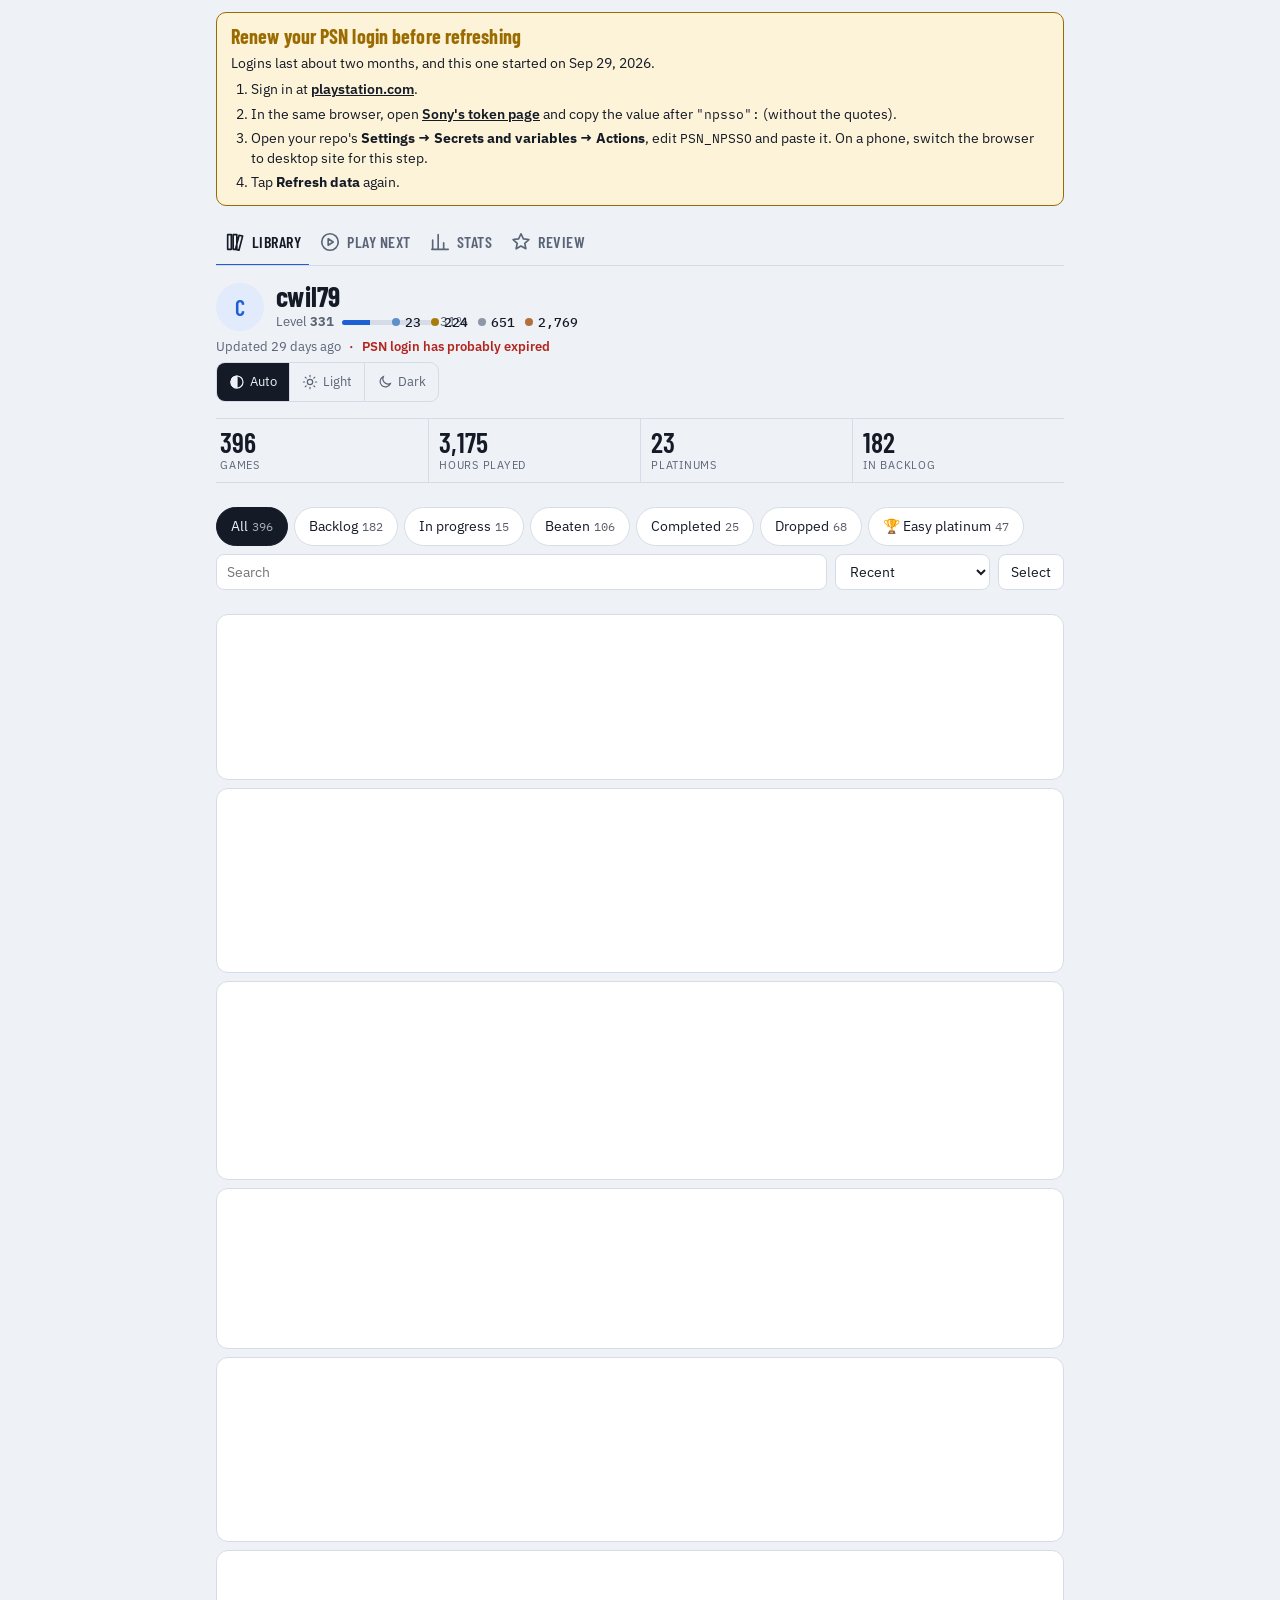
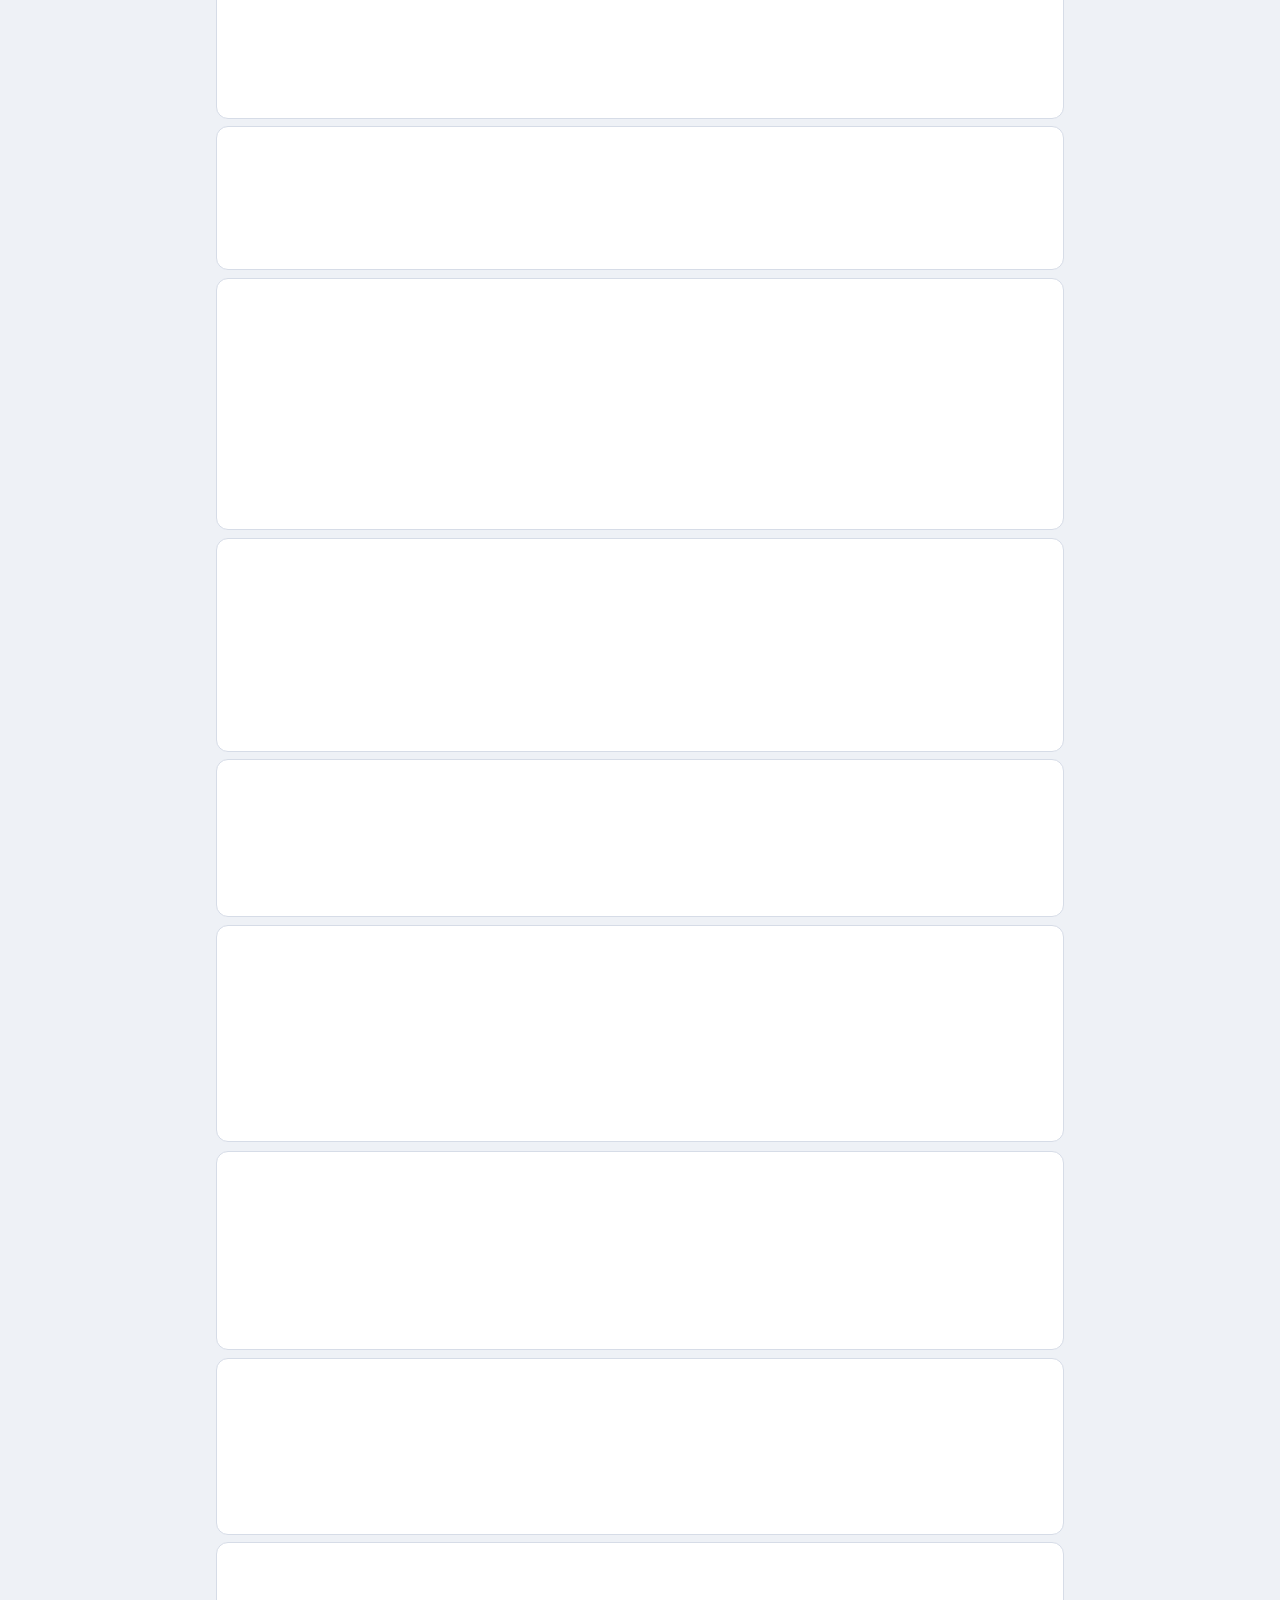
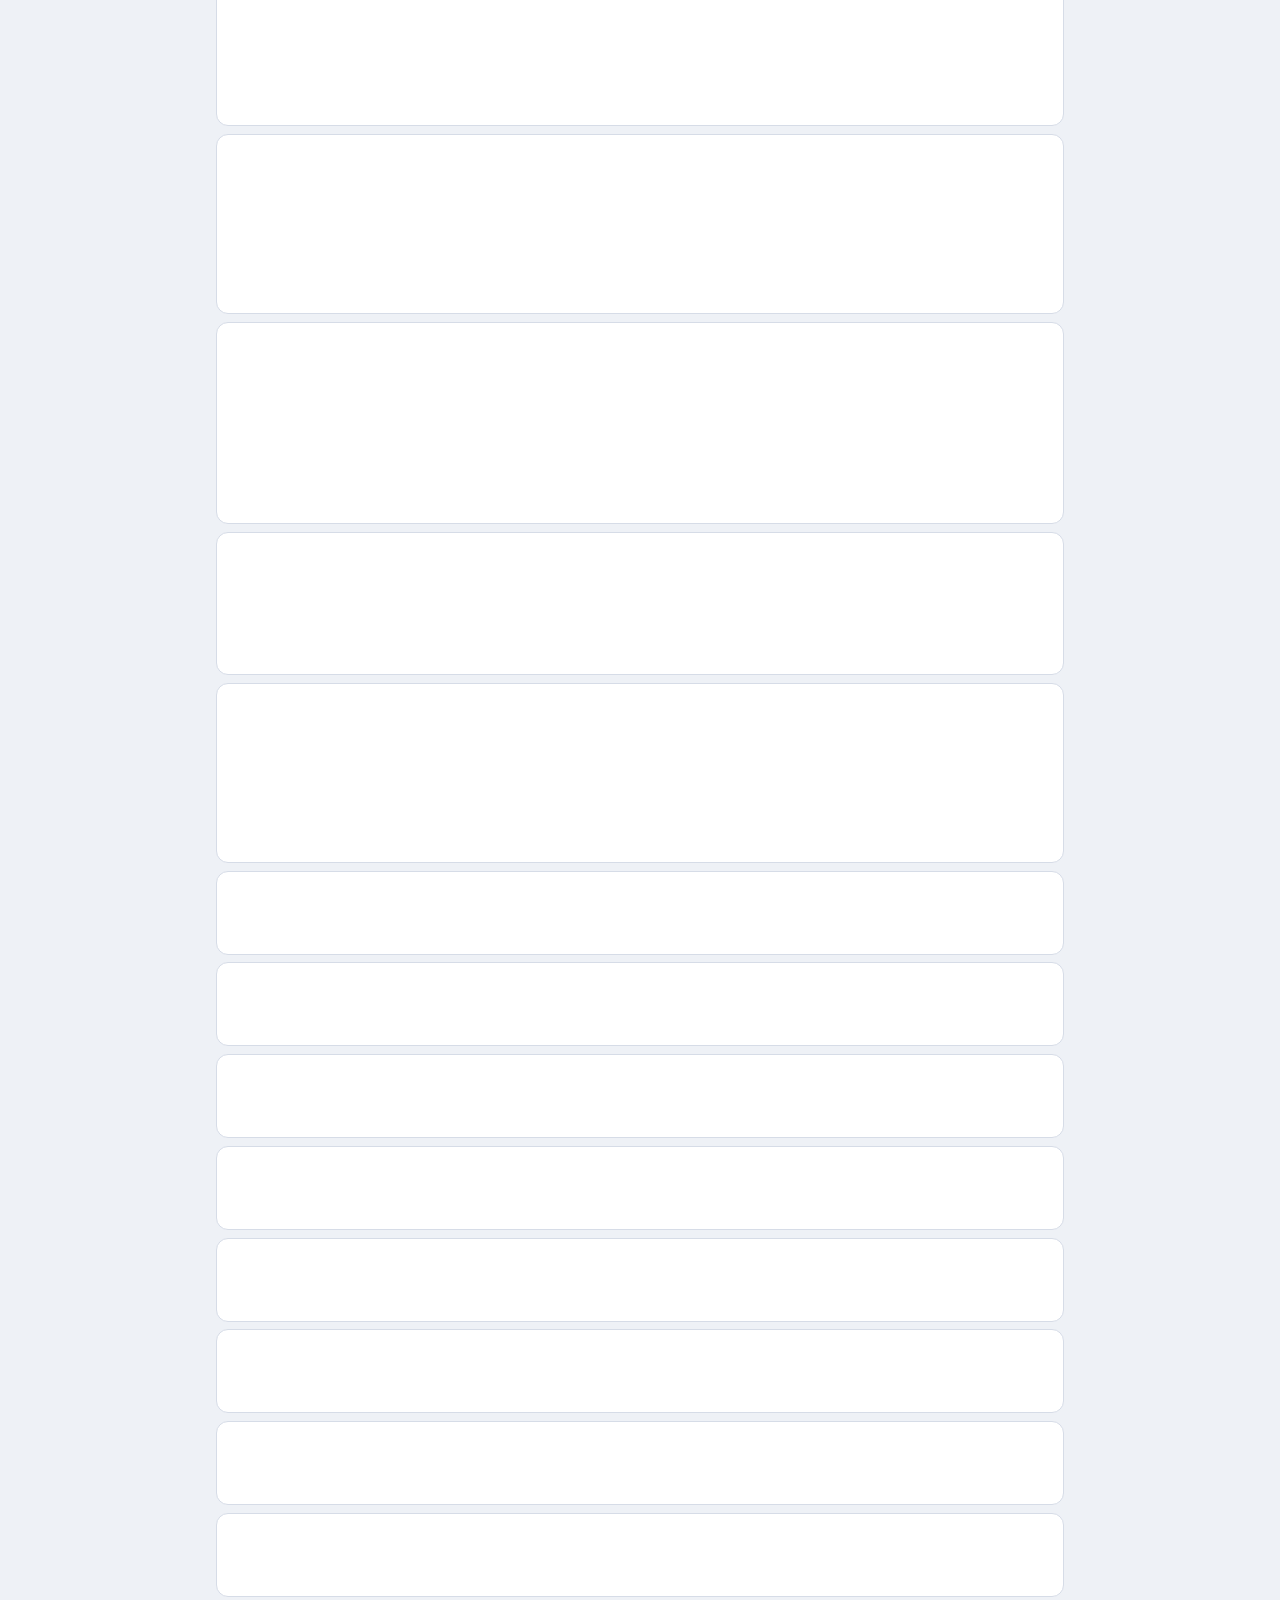
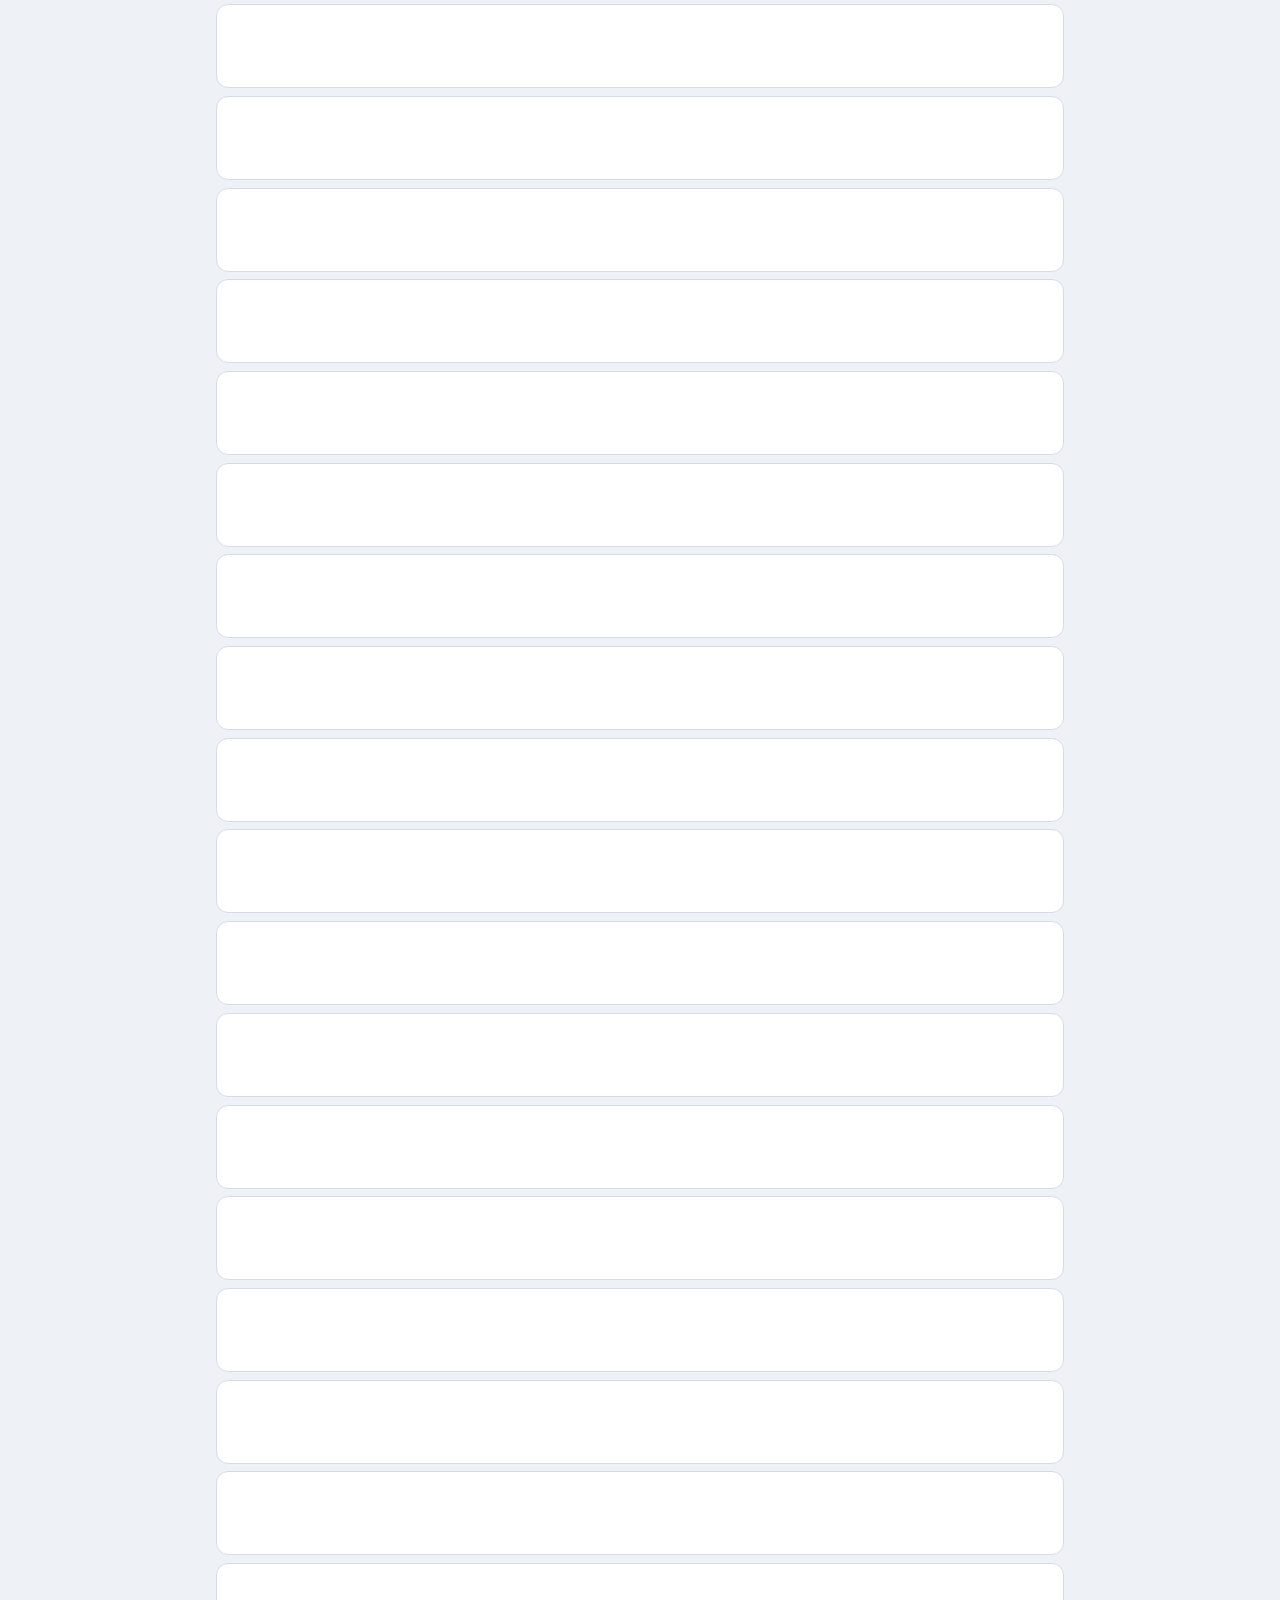
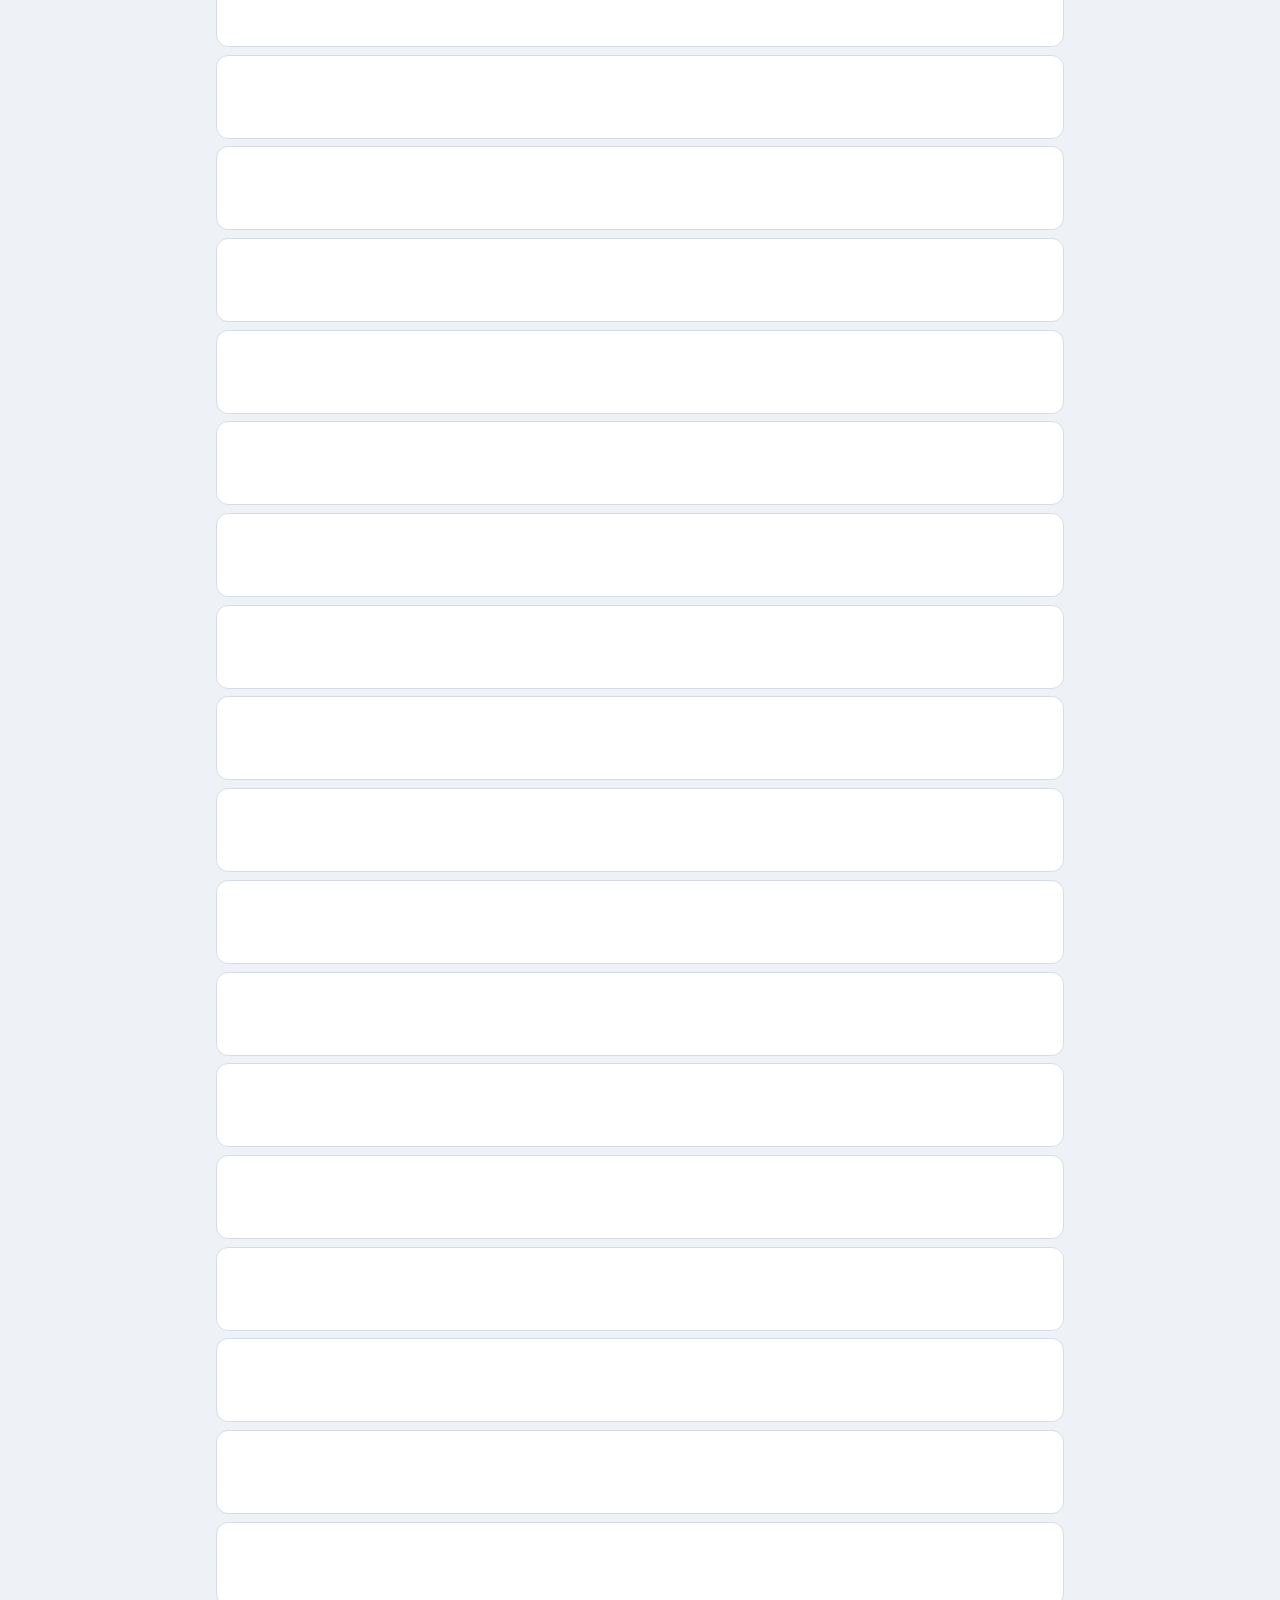
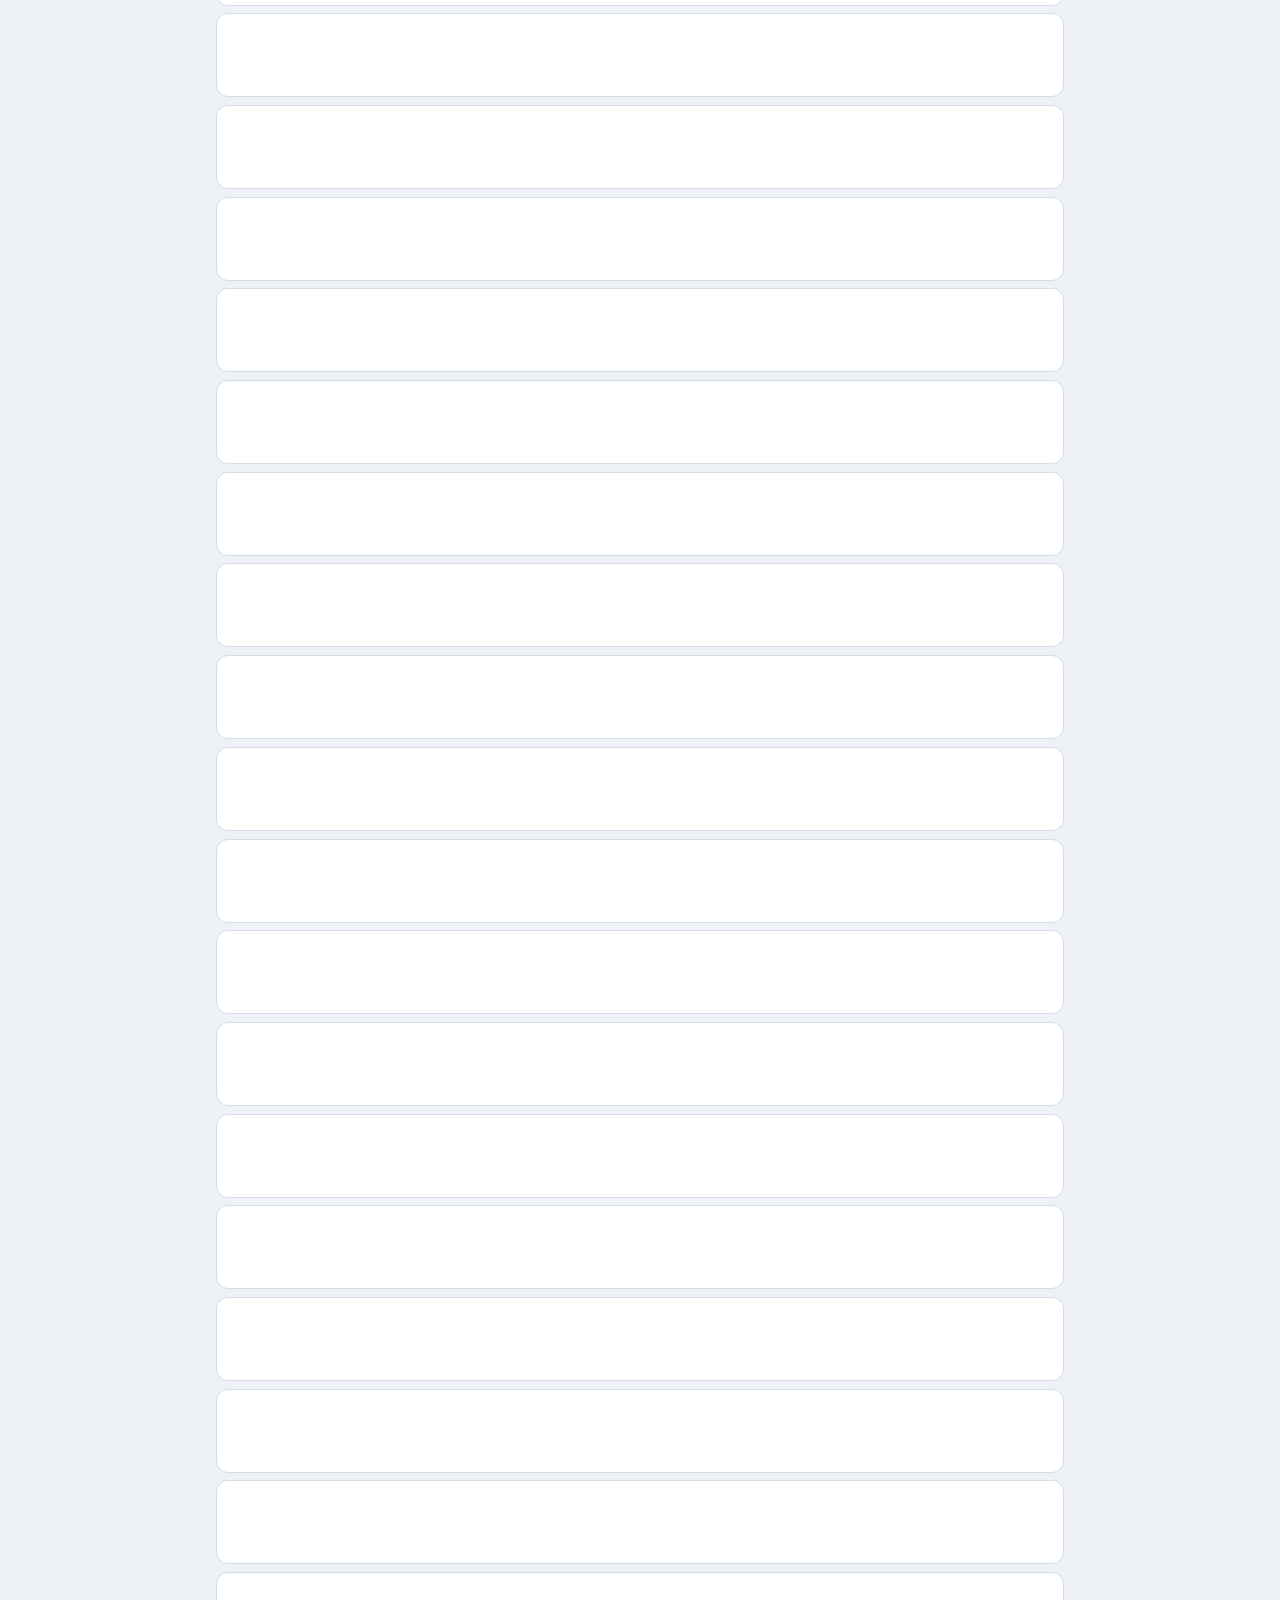
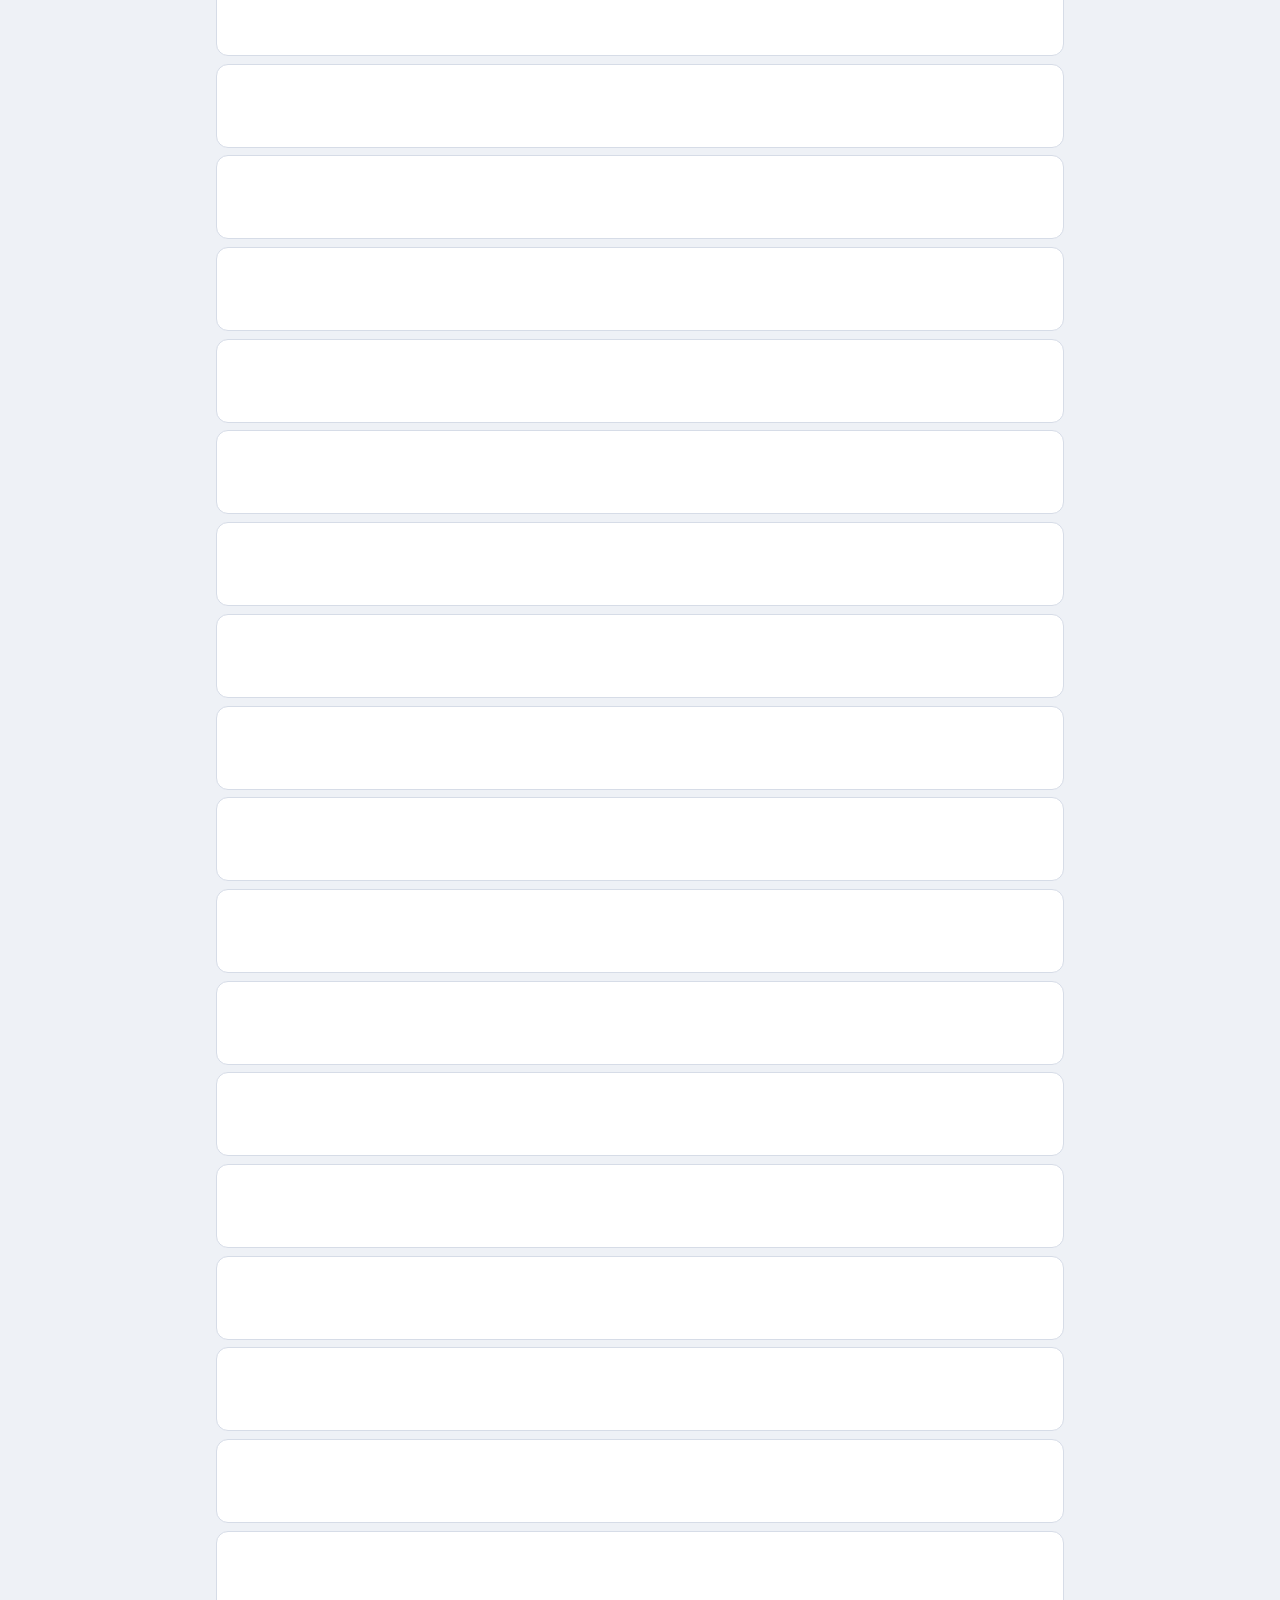
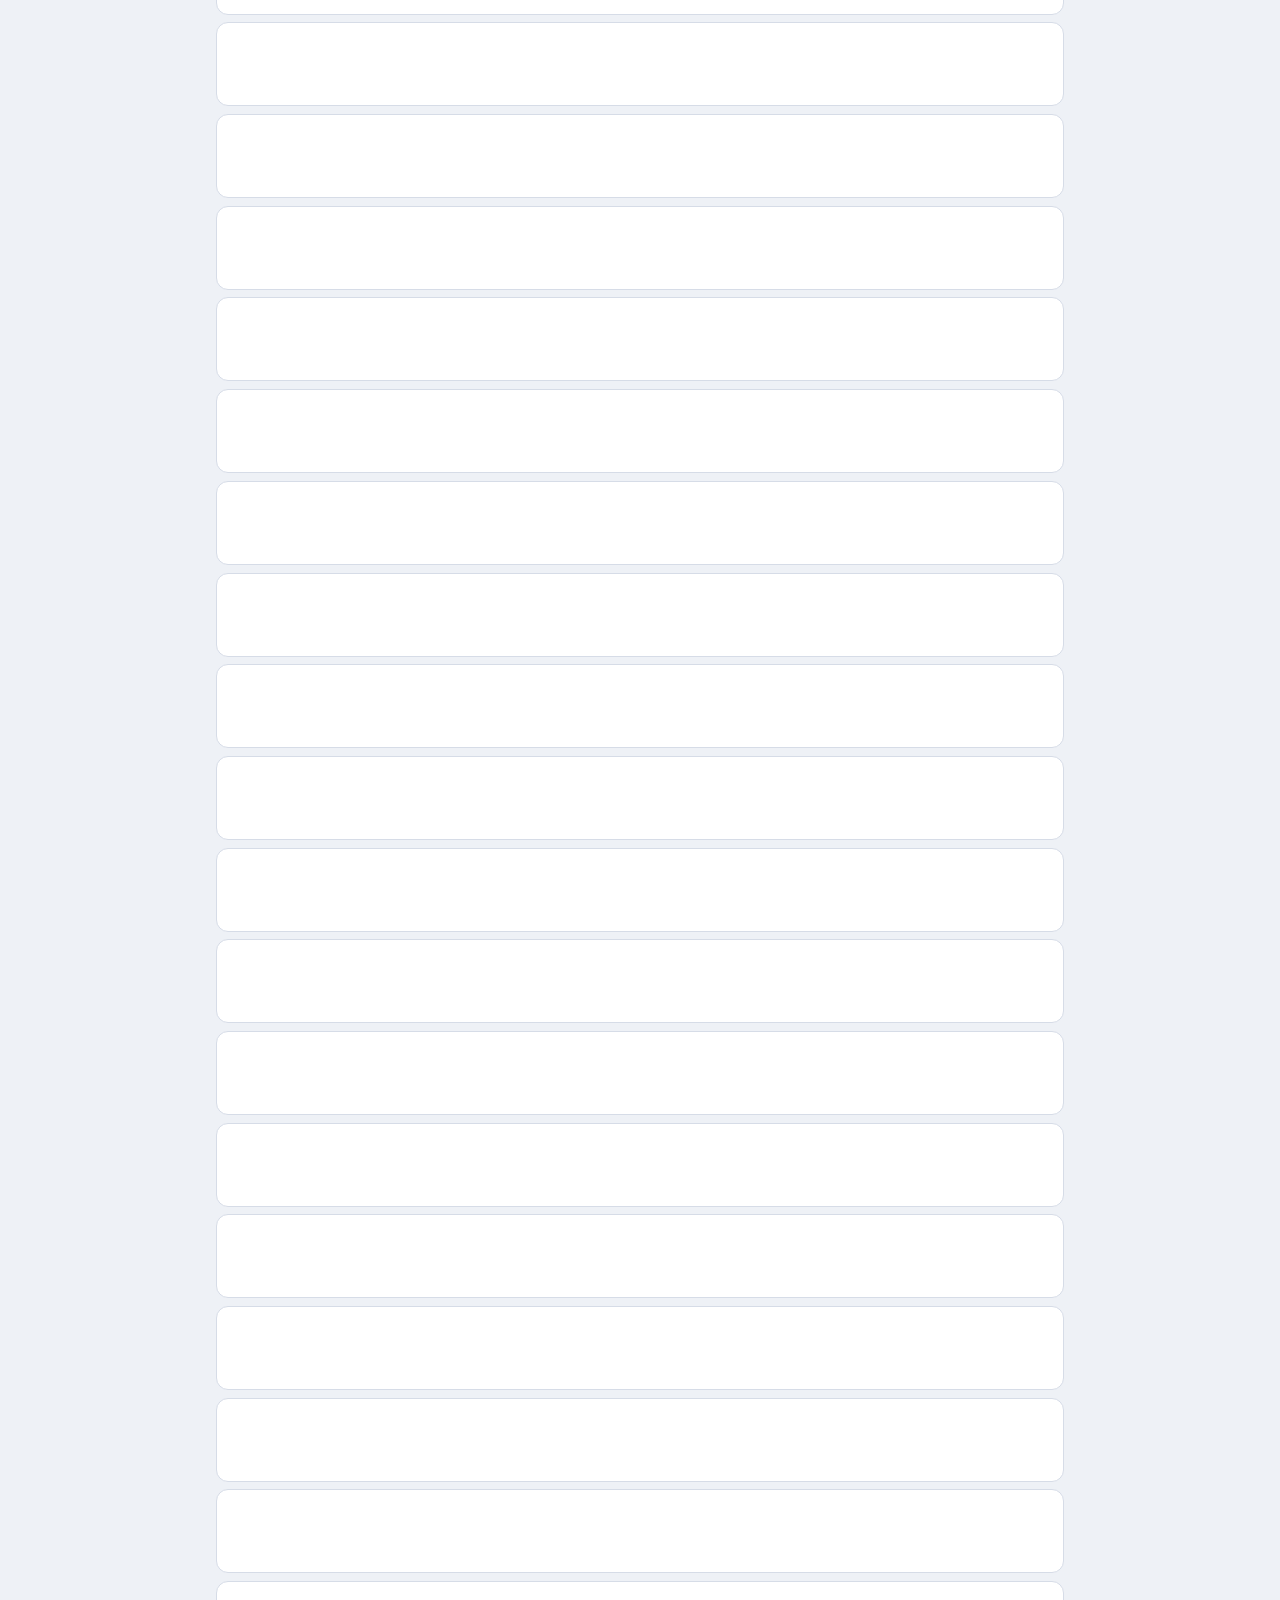
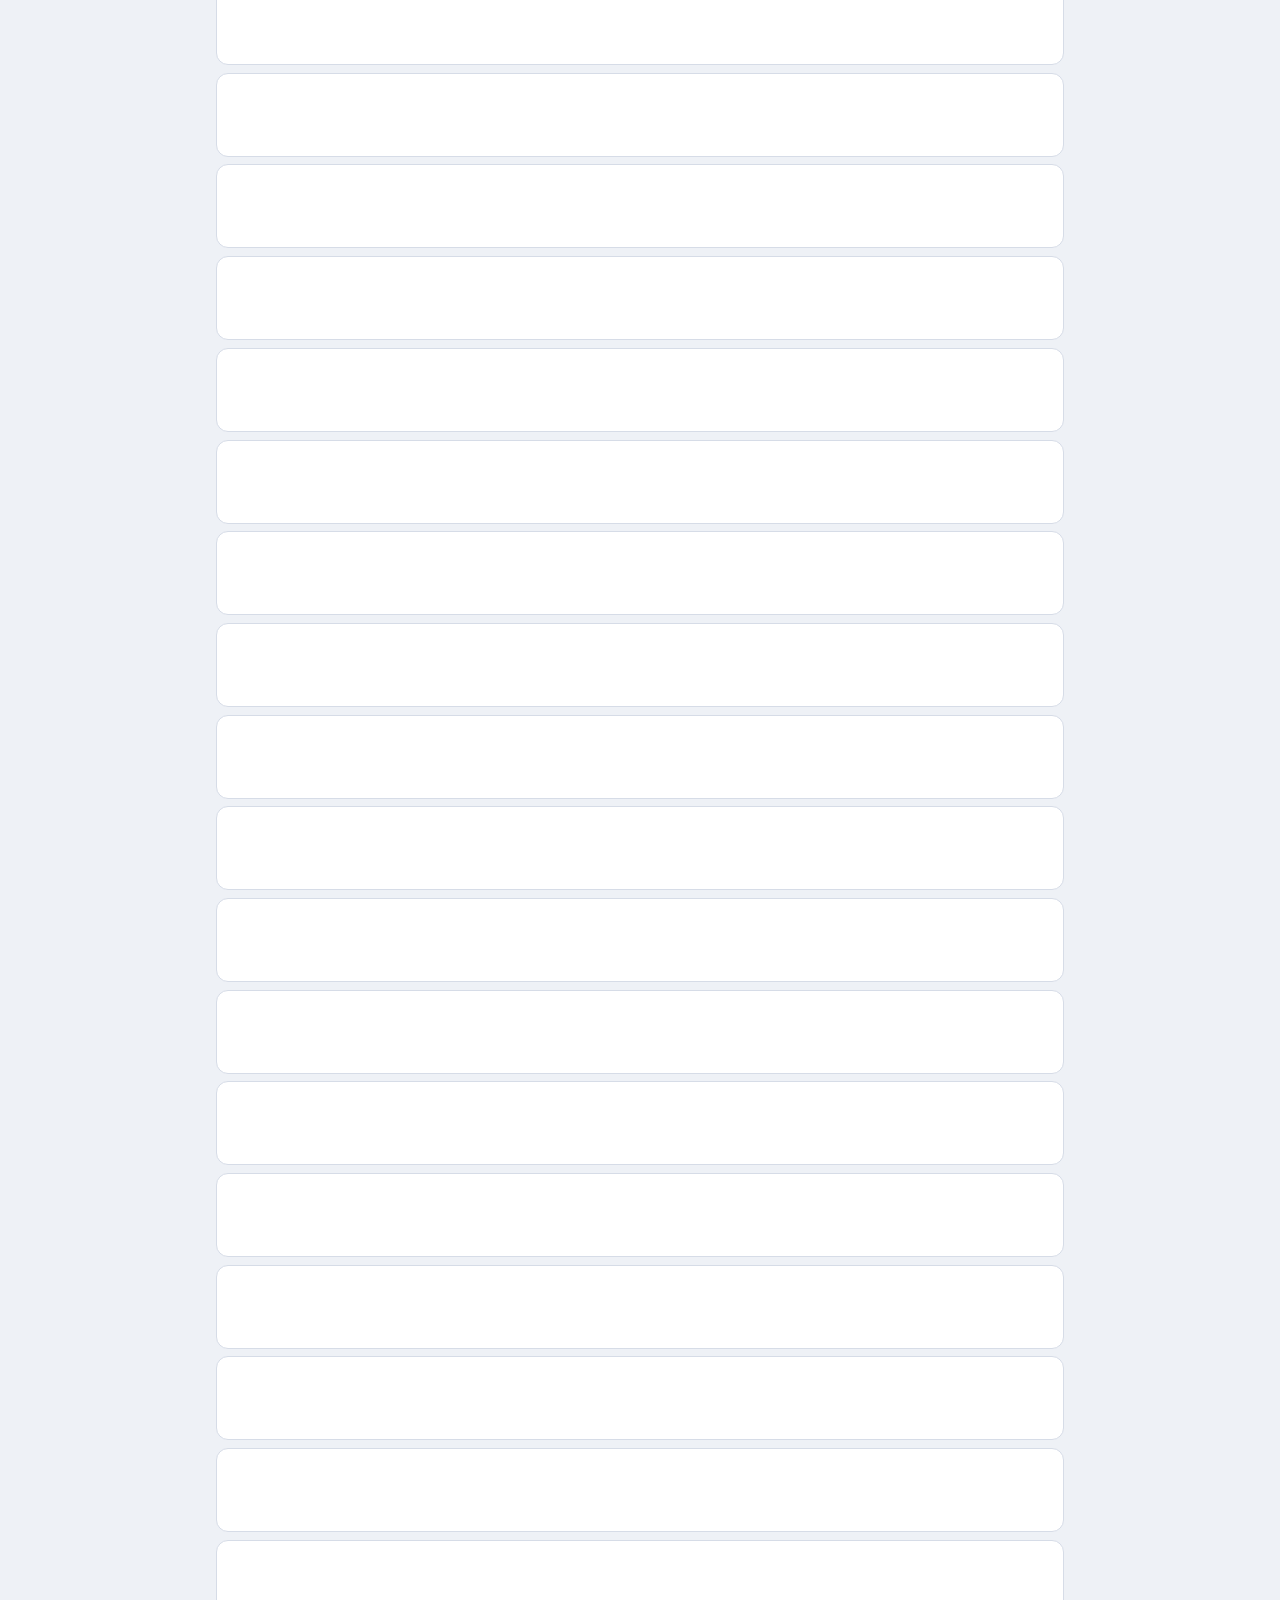
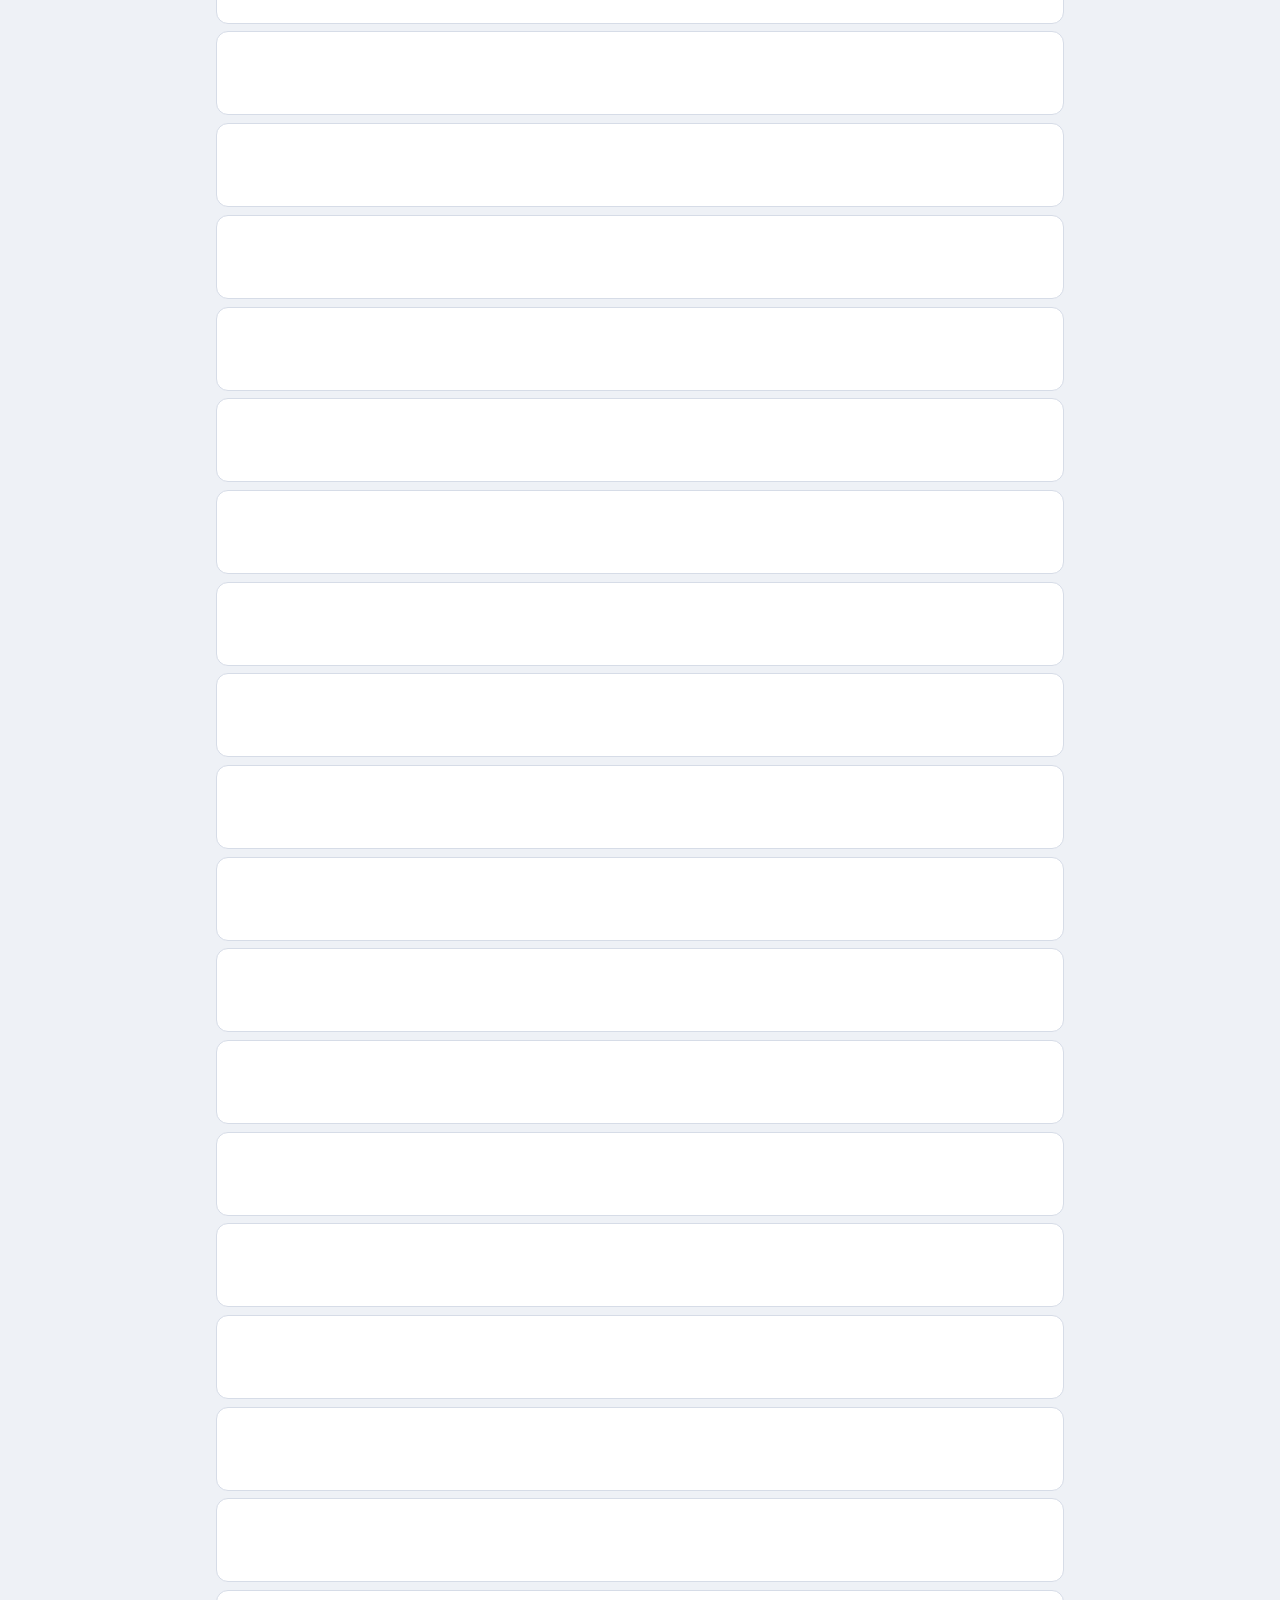
==== commit 2fd51176: "Light/dark switch, content clear of the iPhone status bar, sections open at their top Co-Authored-By" ====
--- a/docs/index.html
+++ b/docs/index.html
@@ -1,6 +1,7 @@
 <!doctype html>
 <html lang="en">
 <meta charset="utf-8">
+<script>try { const t = localStorage.getItem("shelf-theme"); if (t === "light" || t === "dark") document.documentElement.dataset.theme = t; } catch {}</script>
 <title>Game Shelf</title>
 <meta name="viewport" content="width=device-width, initial-scale=1, viewport-fit=cover">
 <meta name="apple-mobile-web-app-capable" content="yes">
@@ -42,6 +43,7 @@
 .level .bar { flex: 0 0 90px; height: 5px; background: var(--line); border-radius: 3px; overflow: hidden; }
 .level .bar i { display: block; height: 100%; background: var(--accent); }
 .tiers { display: flex; gap: 10px; font: 500 13px var(--mono); }
+.theme-slot { grid-column: 1 / -1; }
 .updated { grid-column: 1 / -1; display: flex; gap: 4px 10px; align-items: center; flex-wrap: wrap; font-size: 13px; color: var(--muted); }
 .updated > span + span::before { content: "·"; margin-right: 8px; }
 .updated { gap: 4px 8px !important; }
@@ -165,6 +167,7 @@
     </div>
     <a class="refresh" id="refresh" target="_blank" rel="noopener" hidden>Refresh data</a>
     <div class="updated"><span id="updated"></span><span class="expiry" id="expiry" hidden></span></div>
+    <div class="theme-slot" id="themeSlot"></div>
   </header>
 
   <section class="figures" id="figures"></section>
--- a/docs/app.css
+++ b/docs/app.css
@@ -189,7 +189,14 @@
    Usability layer (Nov 2026 review): WCAG 2.2 AA targets and contrast, thumb-reach navigation,
    installed-app behaviour, motion preferences. Applies to every page.
    --------------------------------------------------------------------------------------------- */
-:root { --navh: 0px; --tap: 44px; }
+:root { --navh: 0px; --tap: 44px; --safe-top: env(safe-area-inset-top, 0px); }
+/* Installed on iPhone the page runs under the status bar: start content below it, and keep a solid strip
+   there so nothing scrolls into the system's blurred edge */
+body::before { content: ""; position: fixed; inset: 0 0 auto; height: var(--safe-top); background: var(--bg); z-index: 50; pointer-events: none; }
+.wrap { padding-top: calc(12px + var(--safe-top)); }
+.subnav { top: var(--safe-top); }
+.theme-seg button { display: inline-flex; align-items: center; gap: 5px; min-height: 34px; padding: 4px 12px; }
+.theme-seg svg { width: 16px; height: 16px; fill: none; stroke: currentColor; stroke-width: 1.8; stroke-linecap: round; }
 .vh { position: absolute !important; width: 1px; height: 1px; overflow: hidden; clip: rect(0 0 0 0); white-space: nowrap; }
 
 /* Main navigation as icon tabs: bottom bar on phones (thumb zone), top bar on wide screens */
@@ -240,8 +247,8 @@
 .tap, .chip, .btn, .seg button { transition: transform .12s ease, background-color .15s ease, border-color .15s ease; }
 
 /* Status: offline notice */
-.offline-note { position: sticky; top: 0; z-index: 40; background: var(--warn-bg); color: var(--warn); font-size: 13px; font-weight: 600; text-align: center;
-  padding: calc(6px + env(safe-area-inset-top, 0px)) 16px 6px; border-bottom: 1px solid var(--line); }
+.offline-note { position: sticky; top: 0; margin-top: var(--safe-top); z-index: 40; background: var(--warn-bg); color: var(--warn); font-size: 13px; font-weight: 600; text-align: center;
+  padding: 6px 16px; border-bottom: 1px solid var(--line); }
 
 /* Smooth page changes between tabs (supported browsers only), and respect "reduce motion" */
 @view-transition { navigation: auto; }
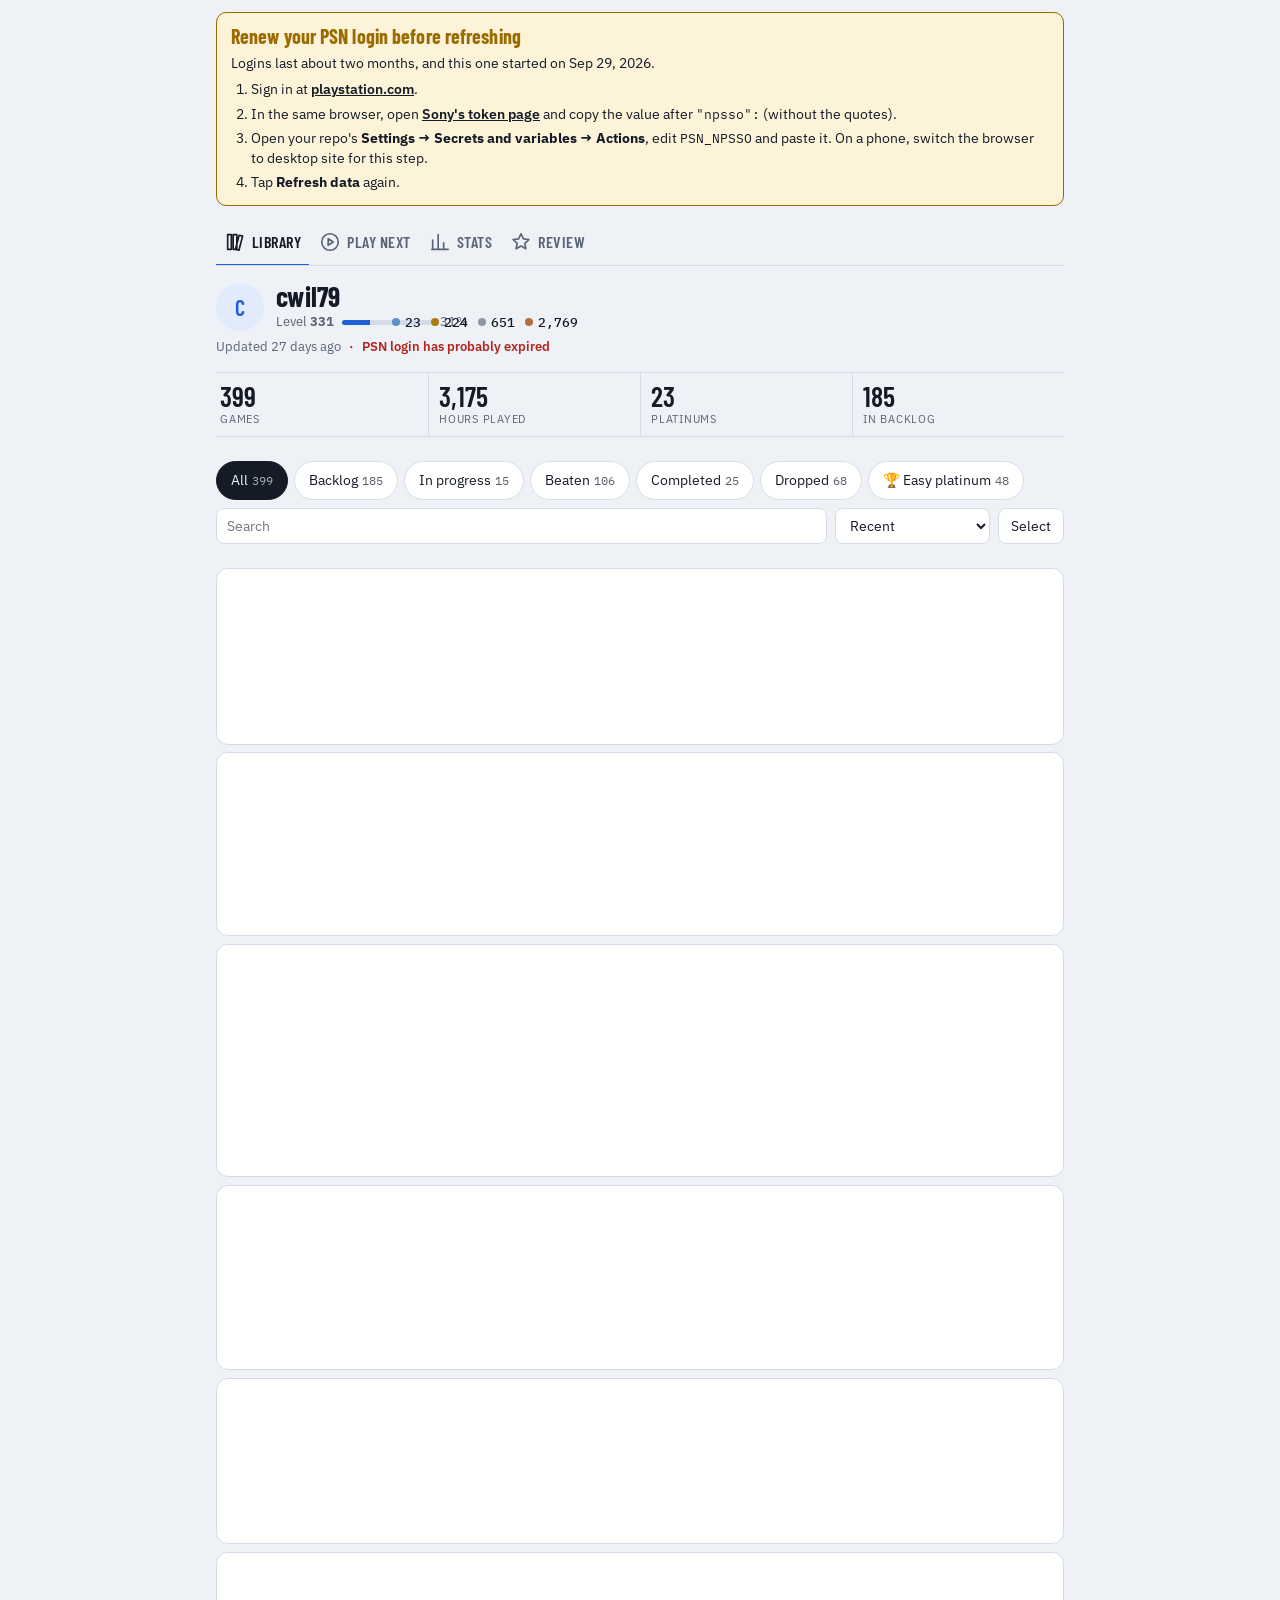
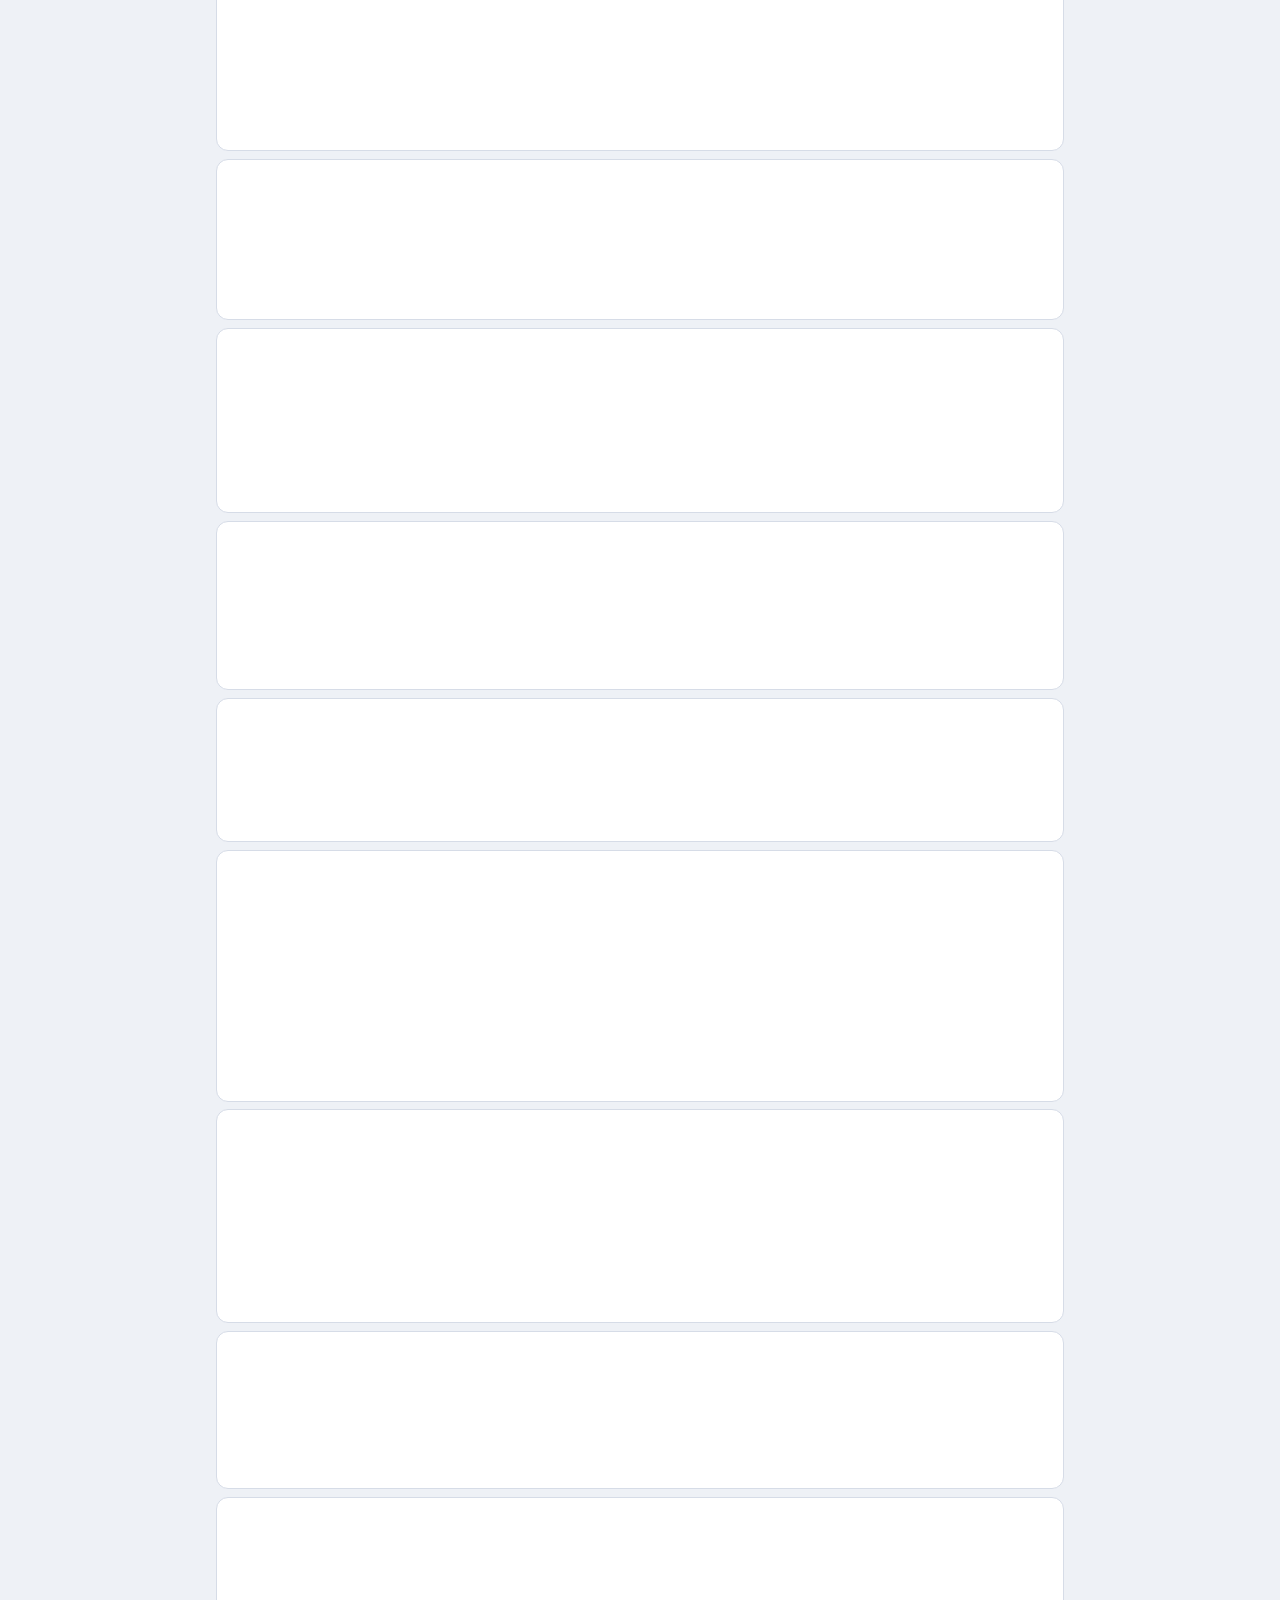
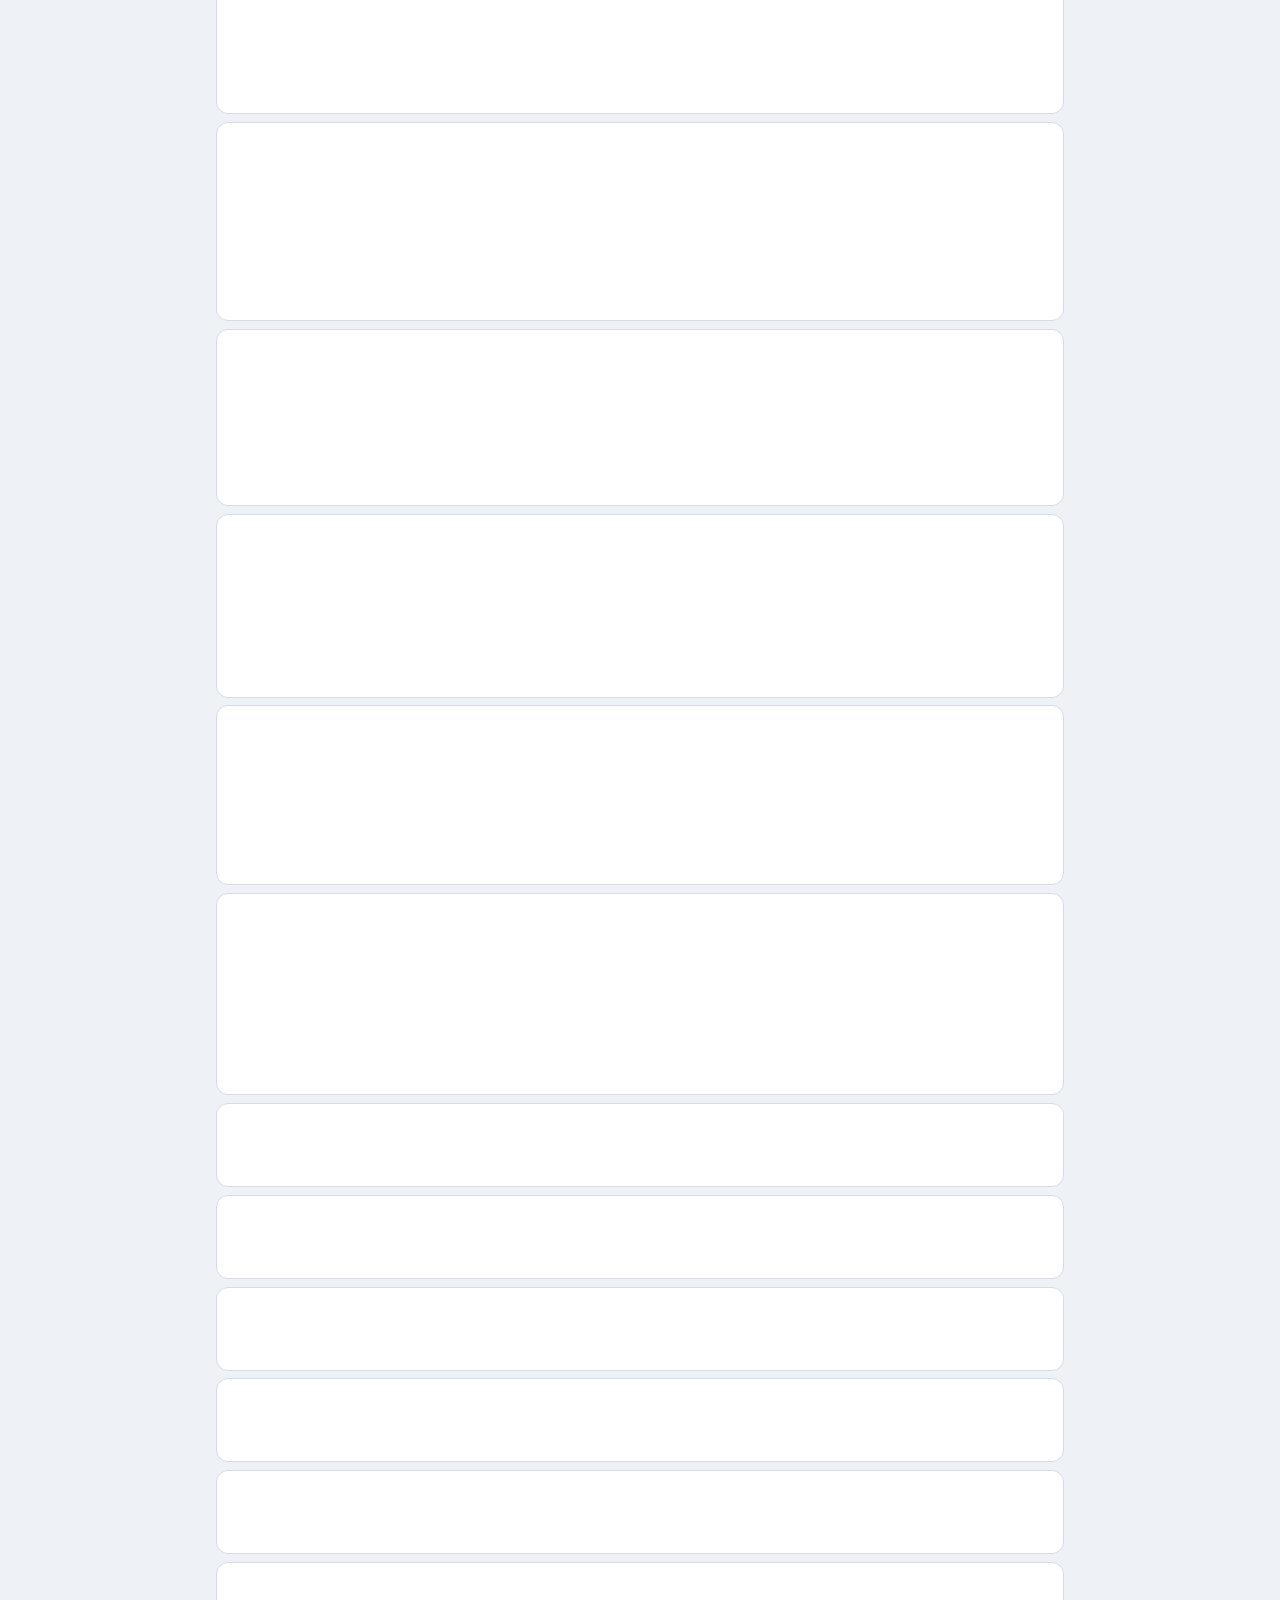
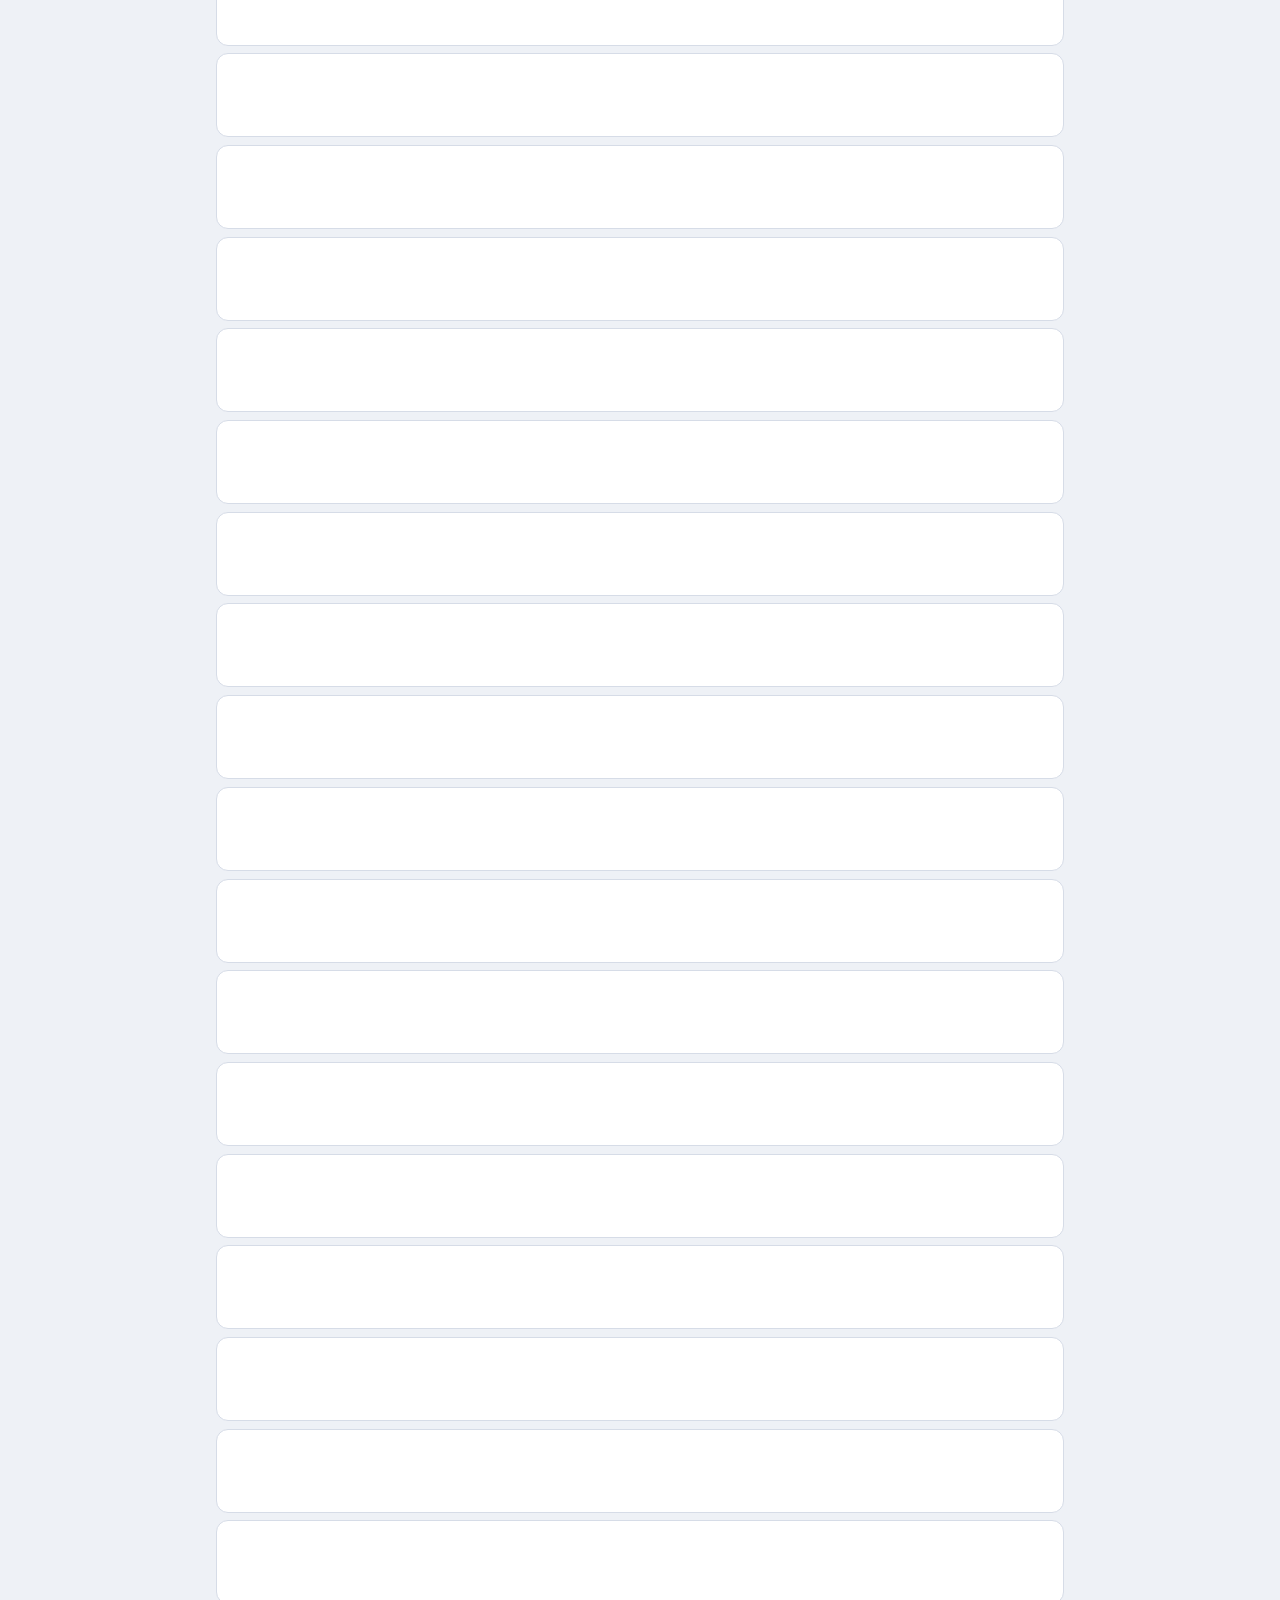
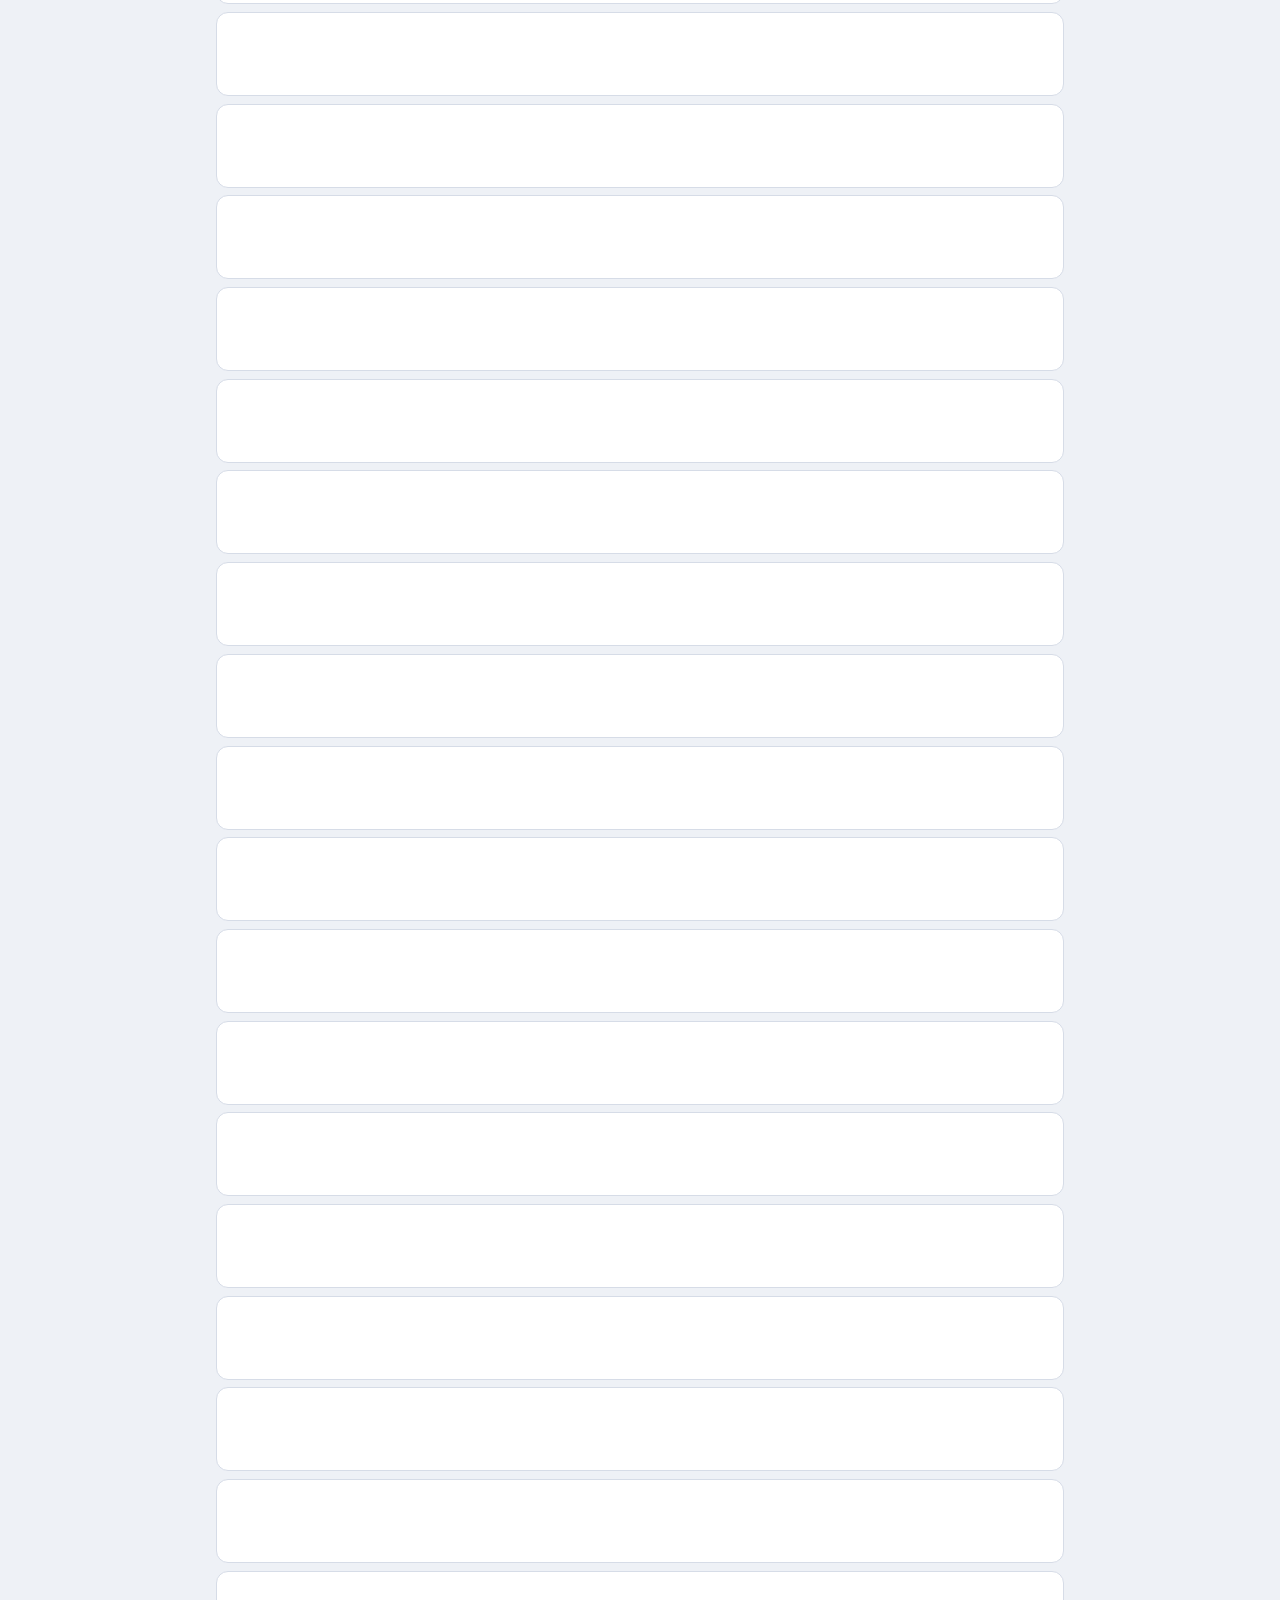
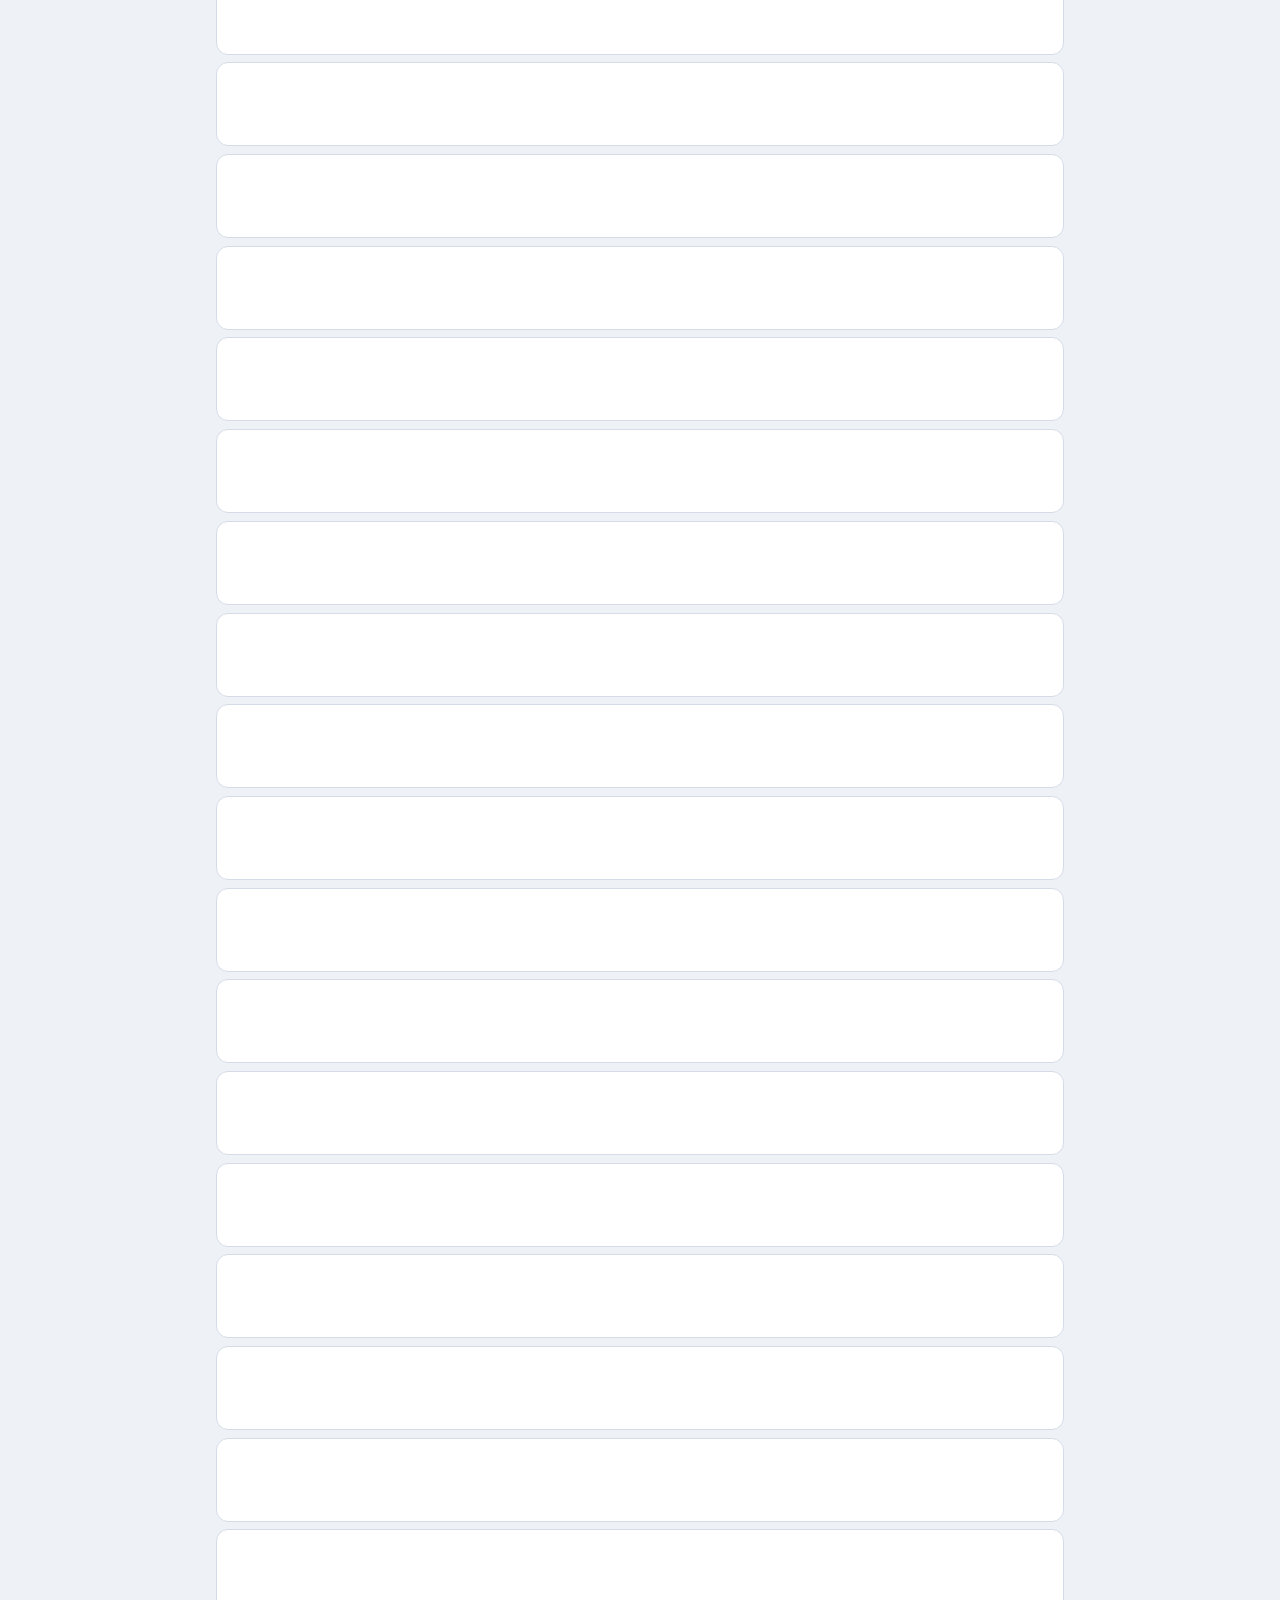
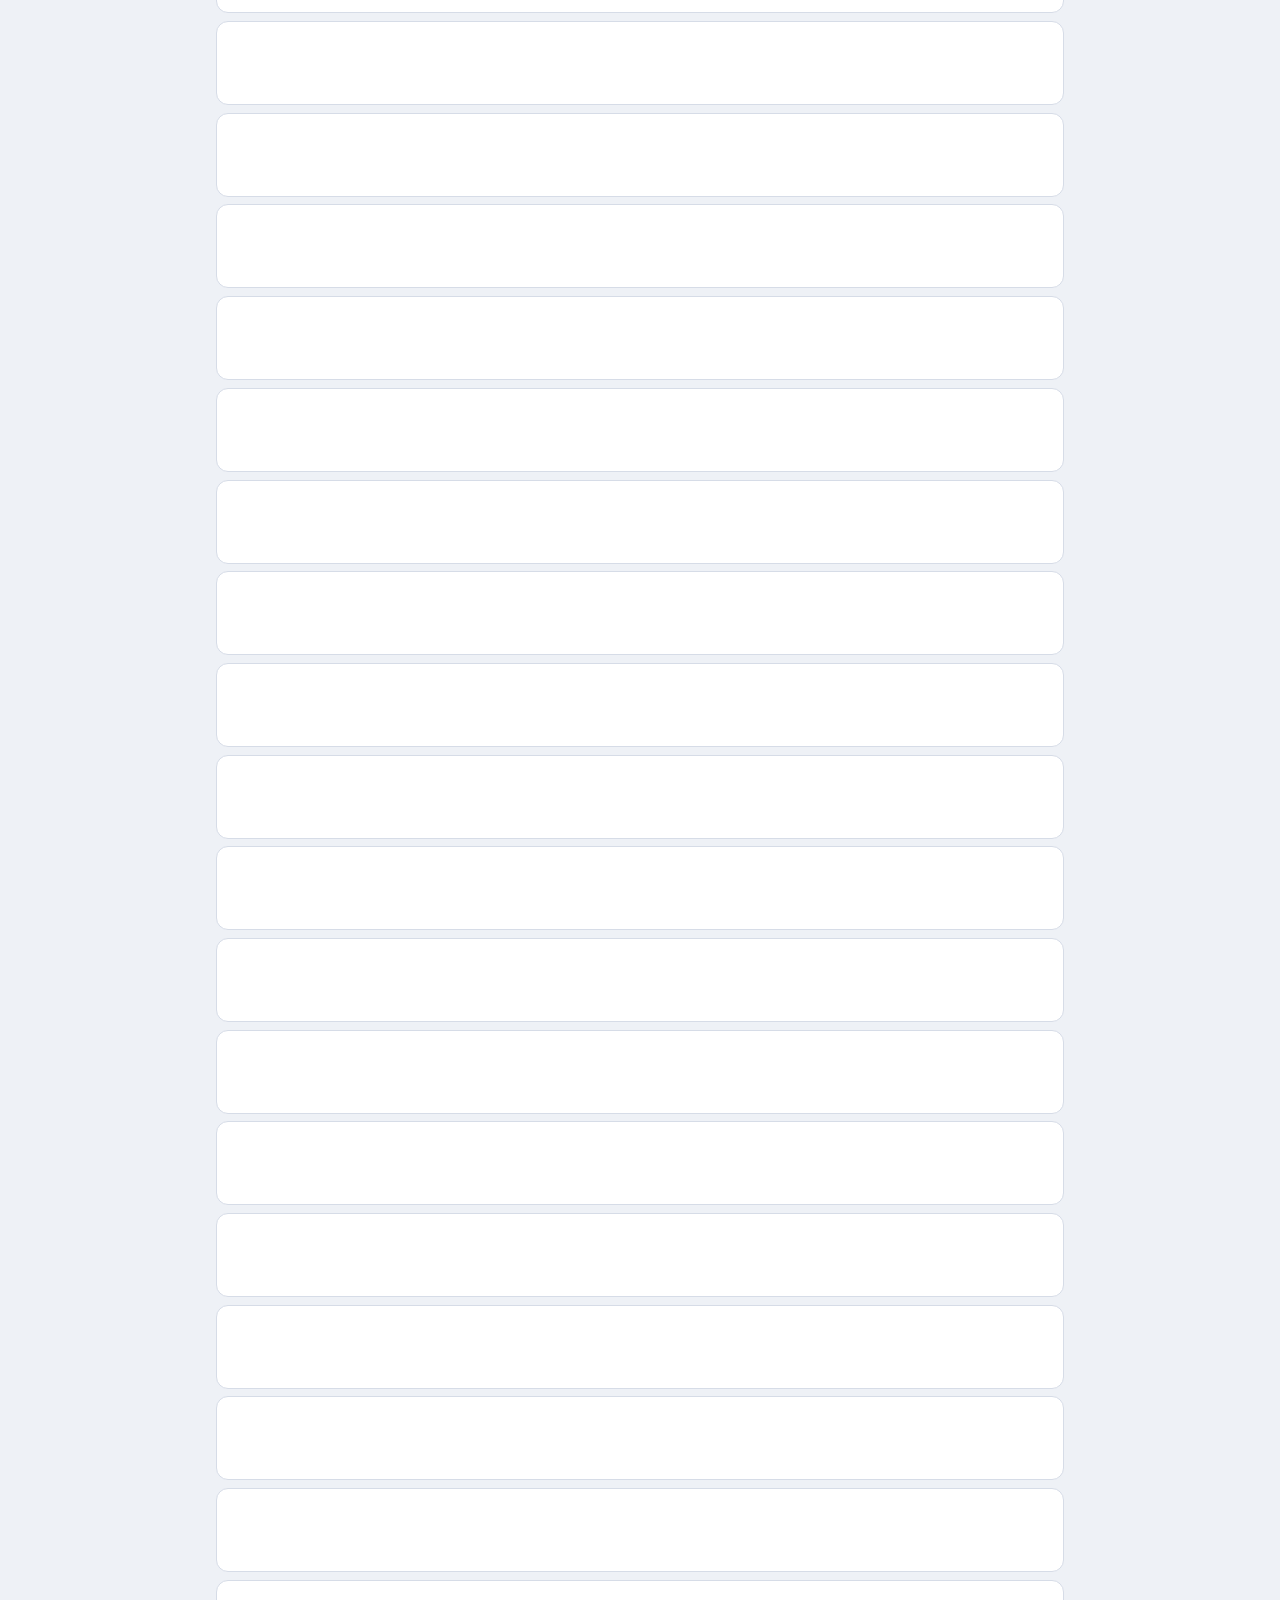
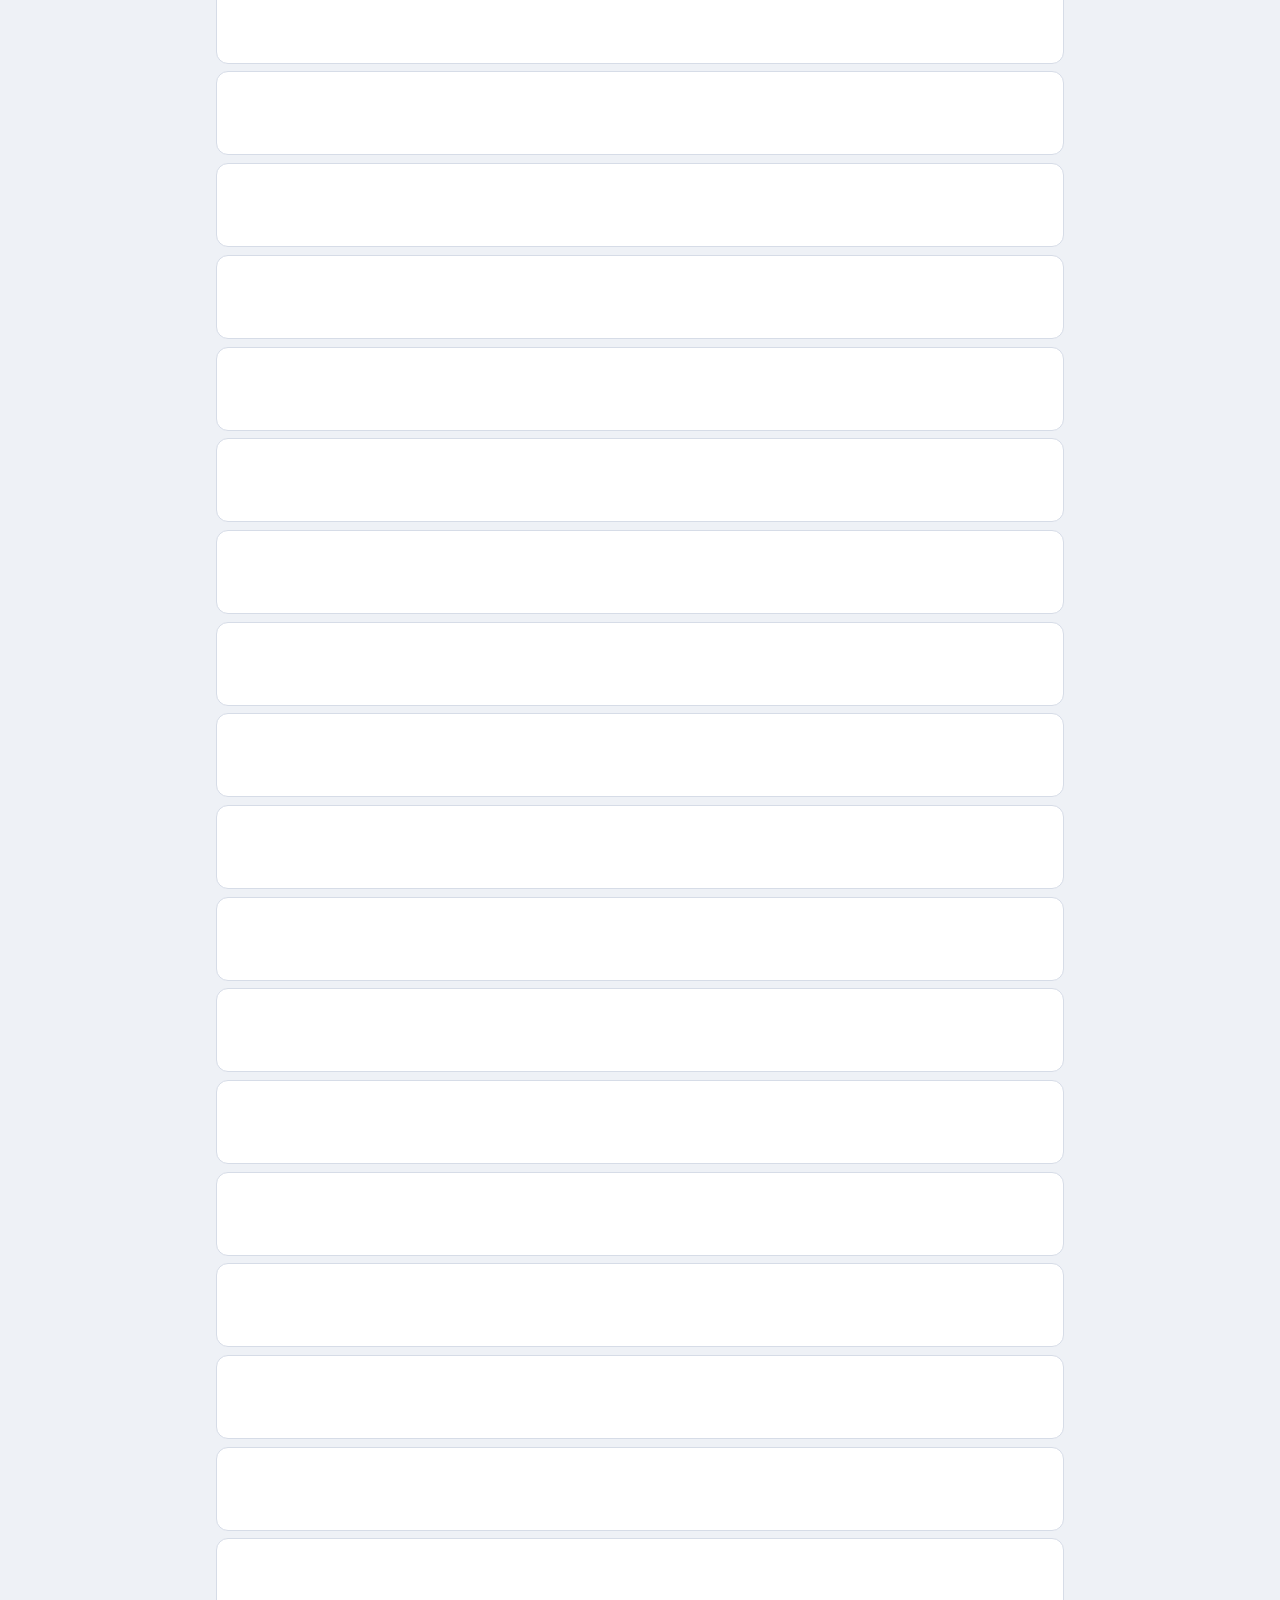
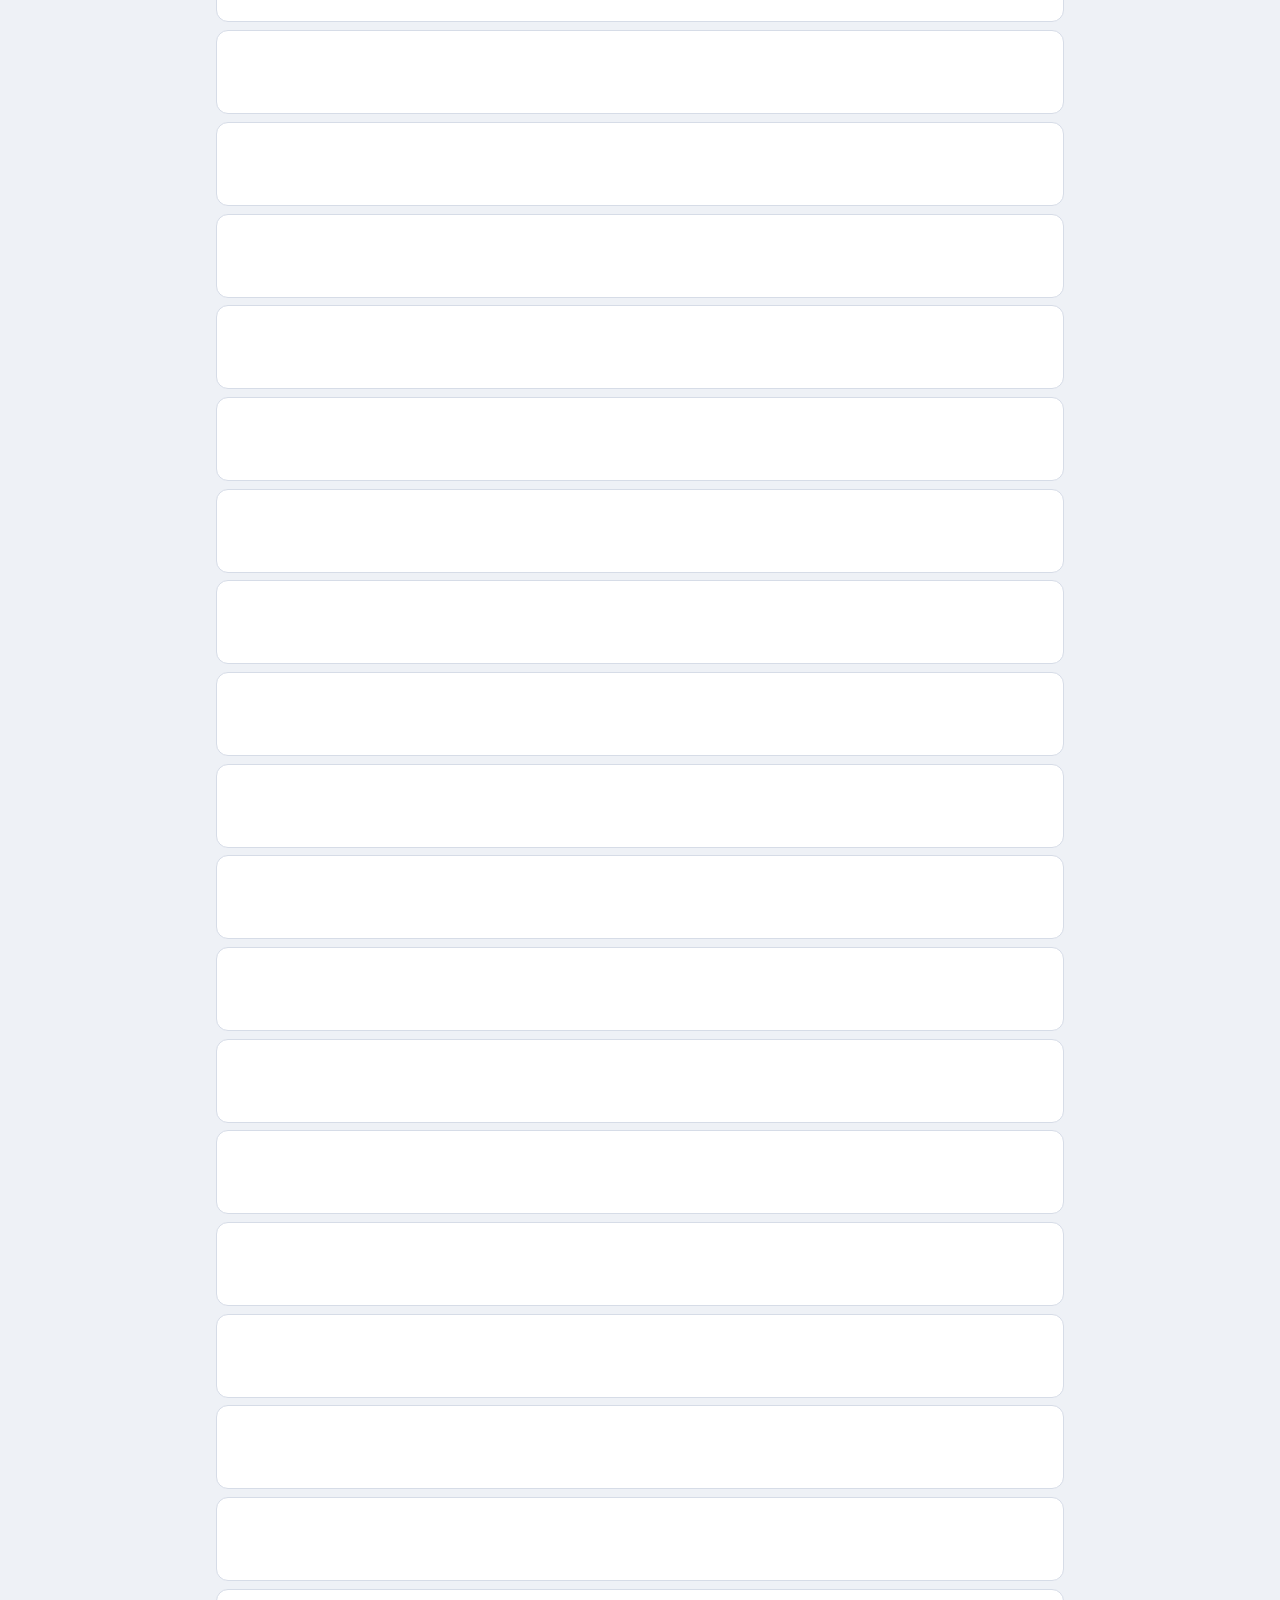
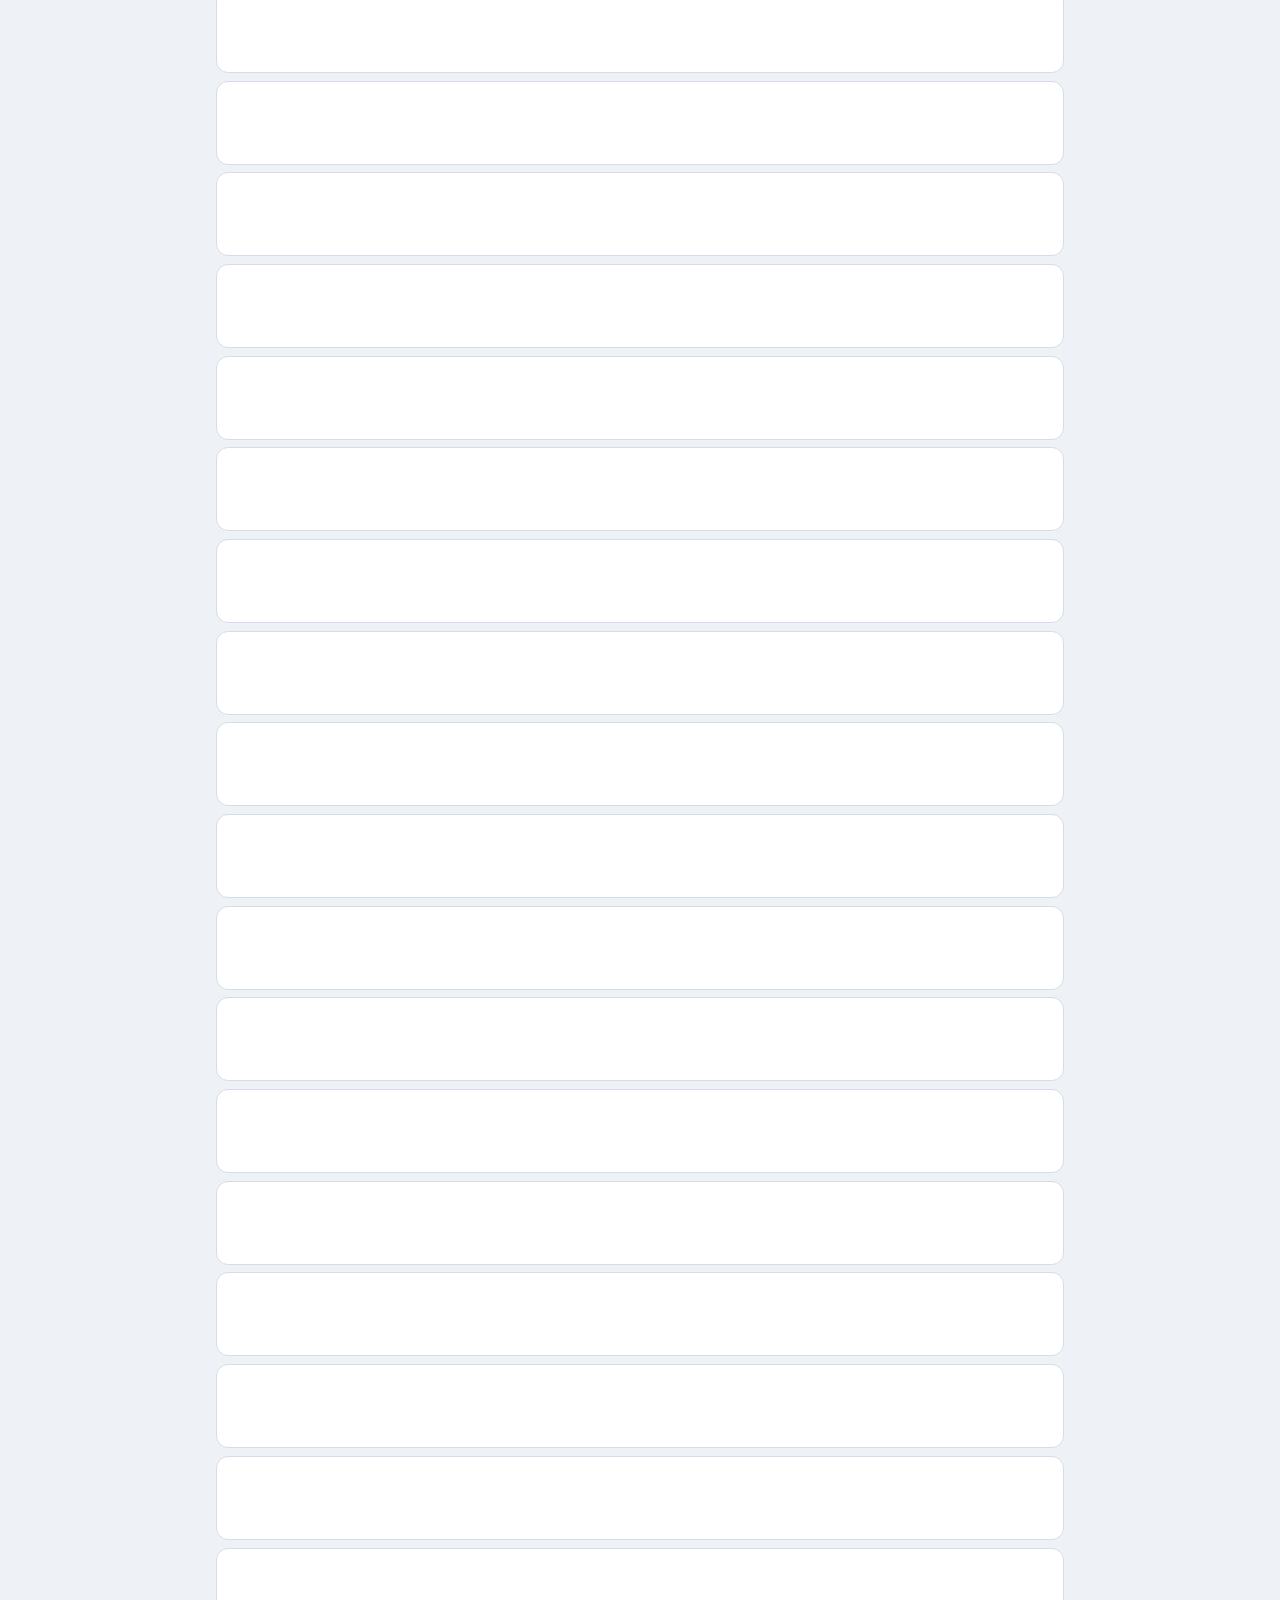
==== commit d87f6611: "Remove the appearance switch; measure the iPhone status bar ourselves (iOS 26 reports 0 at launch) C" ====
--- a/docs/index.html
+++ b/docs/index.html
@@ -1,7 +1,6 @@
 <!doctype html>
 <html lang="en">
 <meta charset="utf-8">
-<script>try { const t = localStorage.getItem("shelf-theme"); if (t === "light" || t === "dark") document.documentElement.dataset.theme = t; } catch {}</script>
 <title>Game Shelf</title>
 <meta name="viewport" content="width=device-width, initial-scale=1, viewport-fit=cover">
 <meta name="apple-mobile-web-app-capable" content="yes">
@@ -43,7 +42,6 @@
 .level .bar { flex: 0 0 90px; height: 5px; background: var(--line); border-radius: 3px; overflow: hidden; }
 .level .bar i { display: block; height: 100%; background: var(--accent); }
 .tiers { display: flex; gap: 10px; font: 500 13px var(--mono); }
-.theme-slot { grid-column: 1 / -1; }
 .updated { grid-column: 1 / -1; display: flex; gap: 4px 10px; align-items: center; flex-wrap: wrap; font-size: 13px; color: var(--muted); }
 .updated > span + span::before { content: "·"; margin-right: 8px; }
 .updated { gap: 4px 8px !important; }
@@ -52,7 +50,7 @@
 
 
 /* controls */
-.controls { position: sticky; top: env(safe-area-inset-top, 0px); z-index: 4; margin-inline: -16px; padding: 8px 16px; display: grid; gap: 8px;
+.controls { position: sticky; top: var(--safe-top); z-index: 4; margin-inline: -16px; padding: 8px 16px; display: grid; gap: 8px;
   background: color-mix(in srgb, var(--bg) 92%, transparent); backdrop-filter: blur(8px); -webkit-backdrop-filter: blur(8px); }
 .row2 { display: flex; gap: 8px; }
 .controls > * { min-width: 0; }
@@ -167,7 +165,6 @@
     </div>
     <a class="refresh" id="refresh" target="_blank" rel="noopener" hidden>Refresh data</a>
     <div class="updated"><span id="updated"></span><span class="expiry" id="expiry" hidden></span></div>
-    <div class="theme-slot" id="themeSlot"></div>
   </header>
 
   <section class="figures" id="figures"></section>
--- a/docs/app.css
+++ b/docs/app.css
@@ -195,8 +195,7 @@
 body::before { content: ""; position: fixed; inset: 0 0 auto; height: var(--safe-top); background: var(--bg); z-index: 50; pointer-events: none; }
 .wrap { padding-top: calc(12px + var(--safe-top)); }
 .subnav { top: var(--safe-top); }
-.theme-seg button { display: inline-flex; align-items: center; gap: 5px; min-height: 34px; padding: 4px 12px; }
-.theme-seg svg { width: 16px; height: 16px; fill: none; stroke: currentColor; stroke-width: 1.8; stroke-linecap: round; }
+
 .vh { position: absolute !important; width: 1px; height: 1px; overflow: hidden; clip: rect(0 0 0 0); white-space: nowrap; }
 
 /* Main navigation as icon tabs: bottom bar on phones (thumb zone), top bar on wide screens */
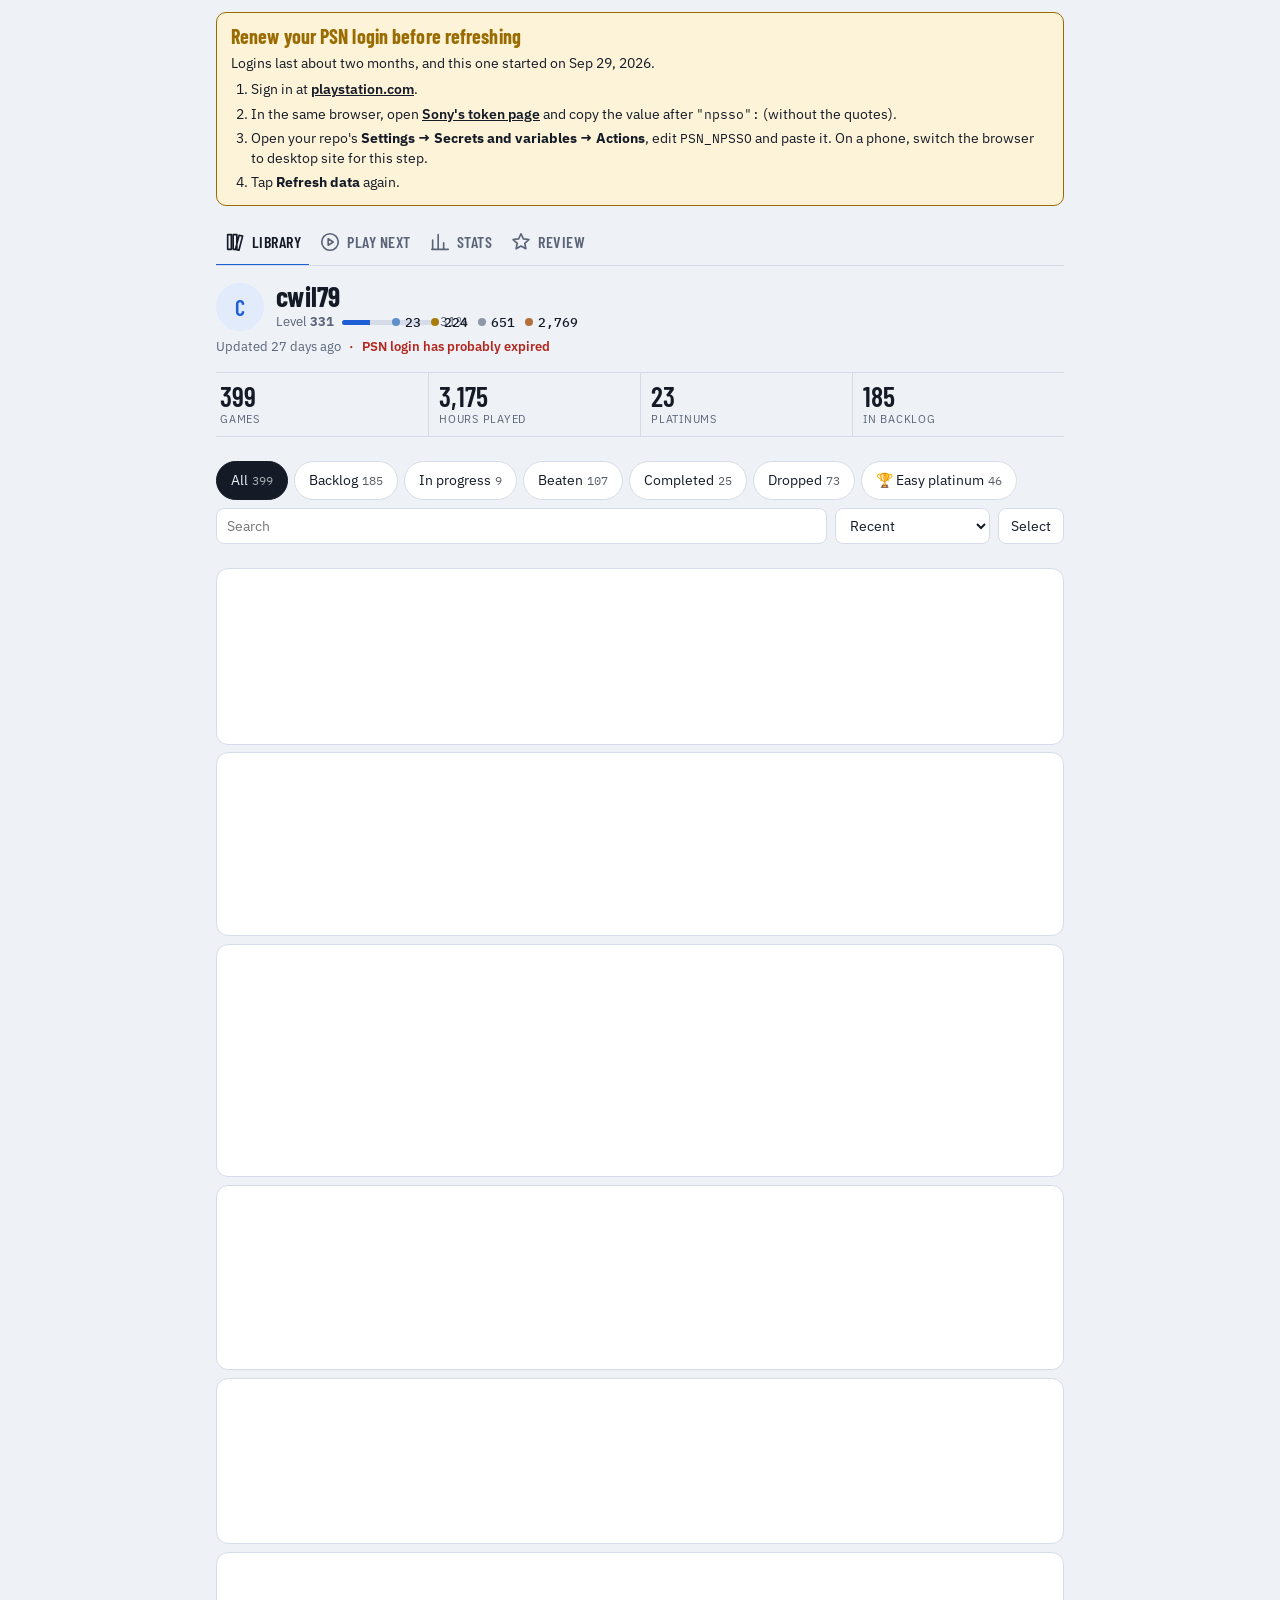
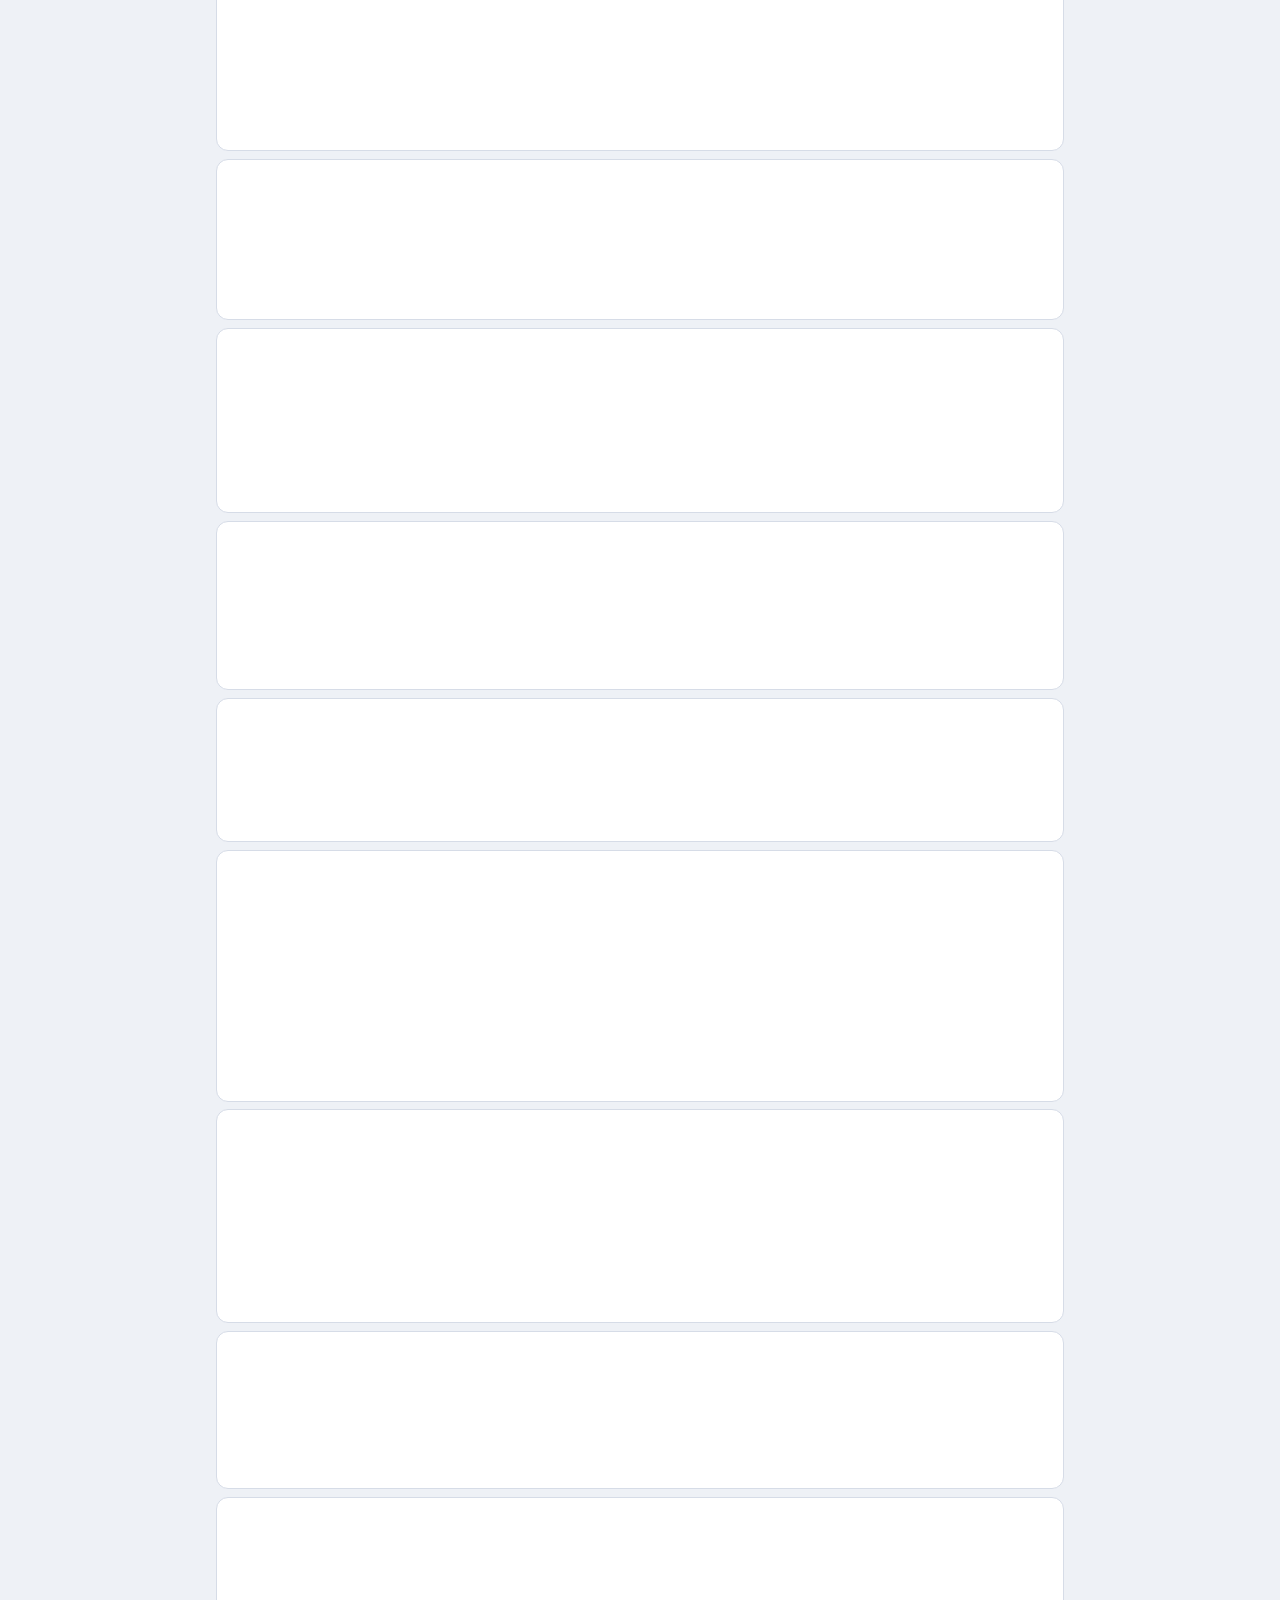
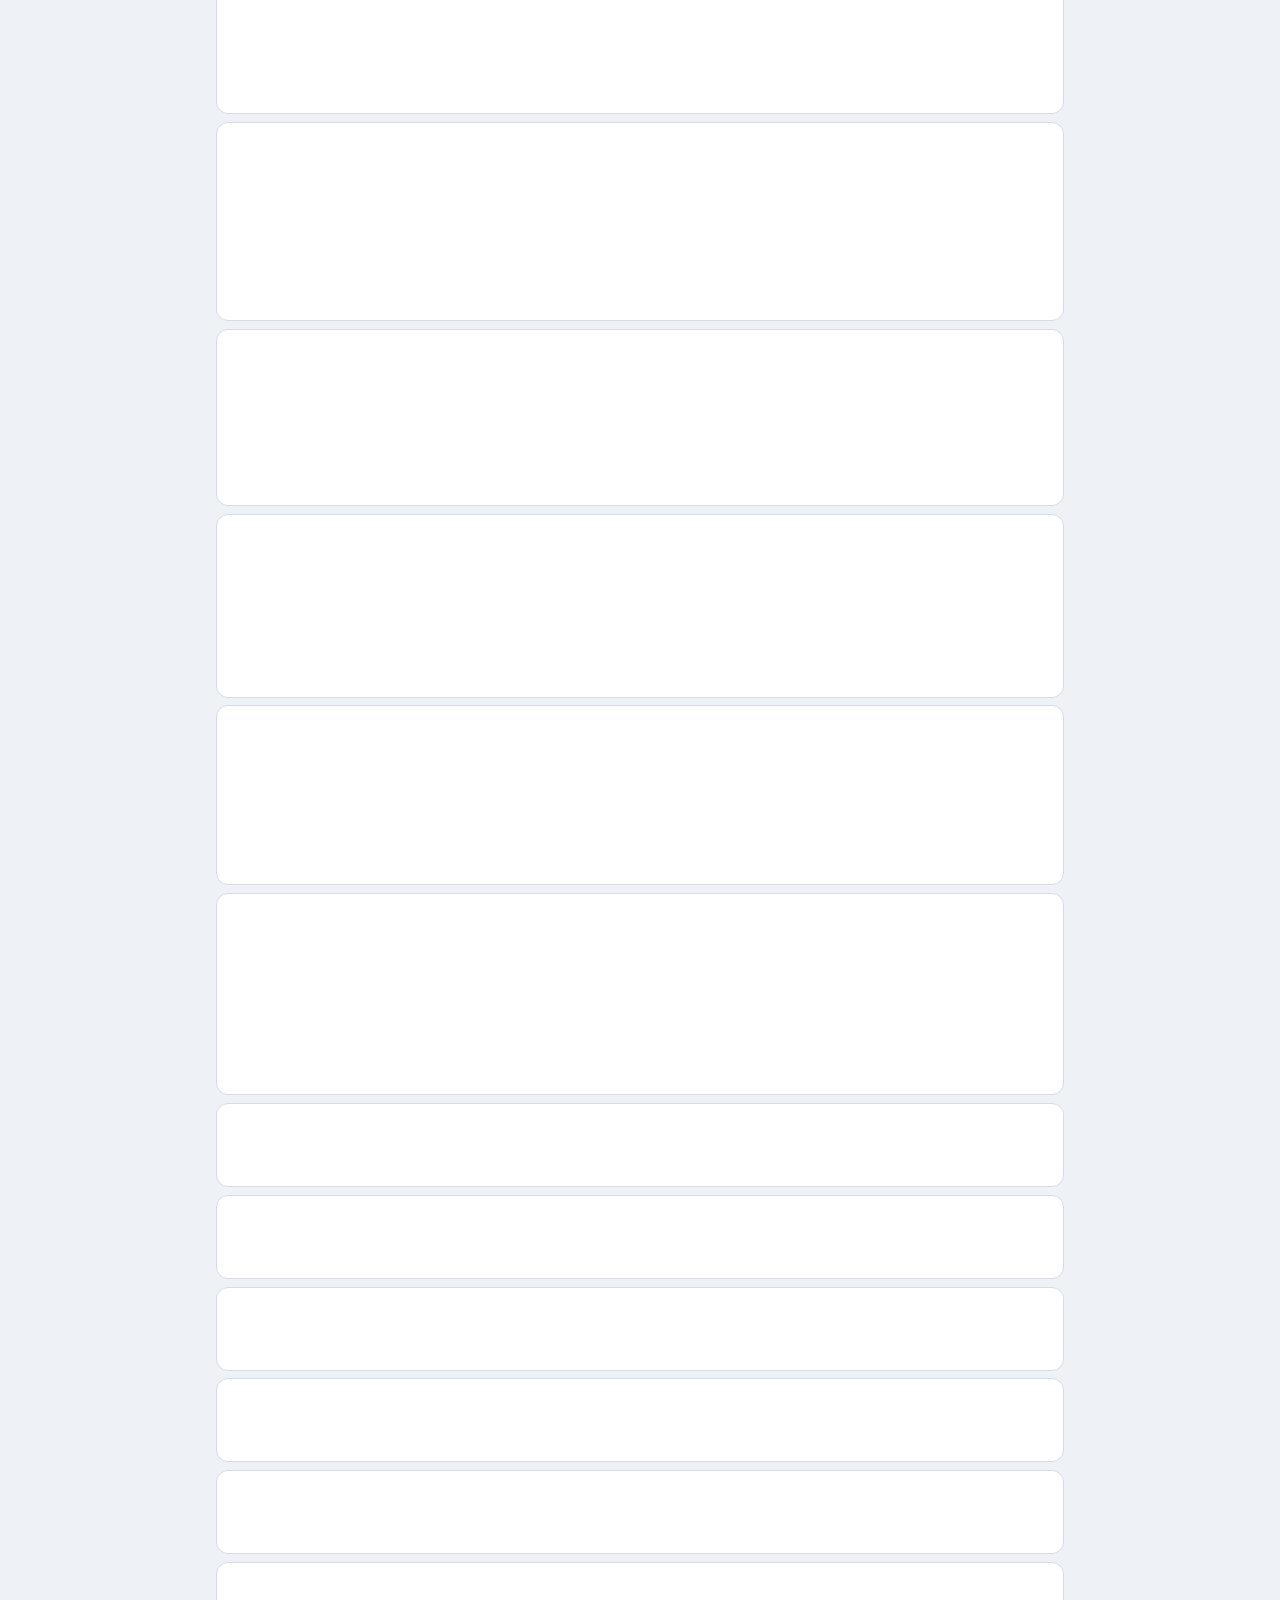
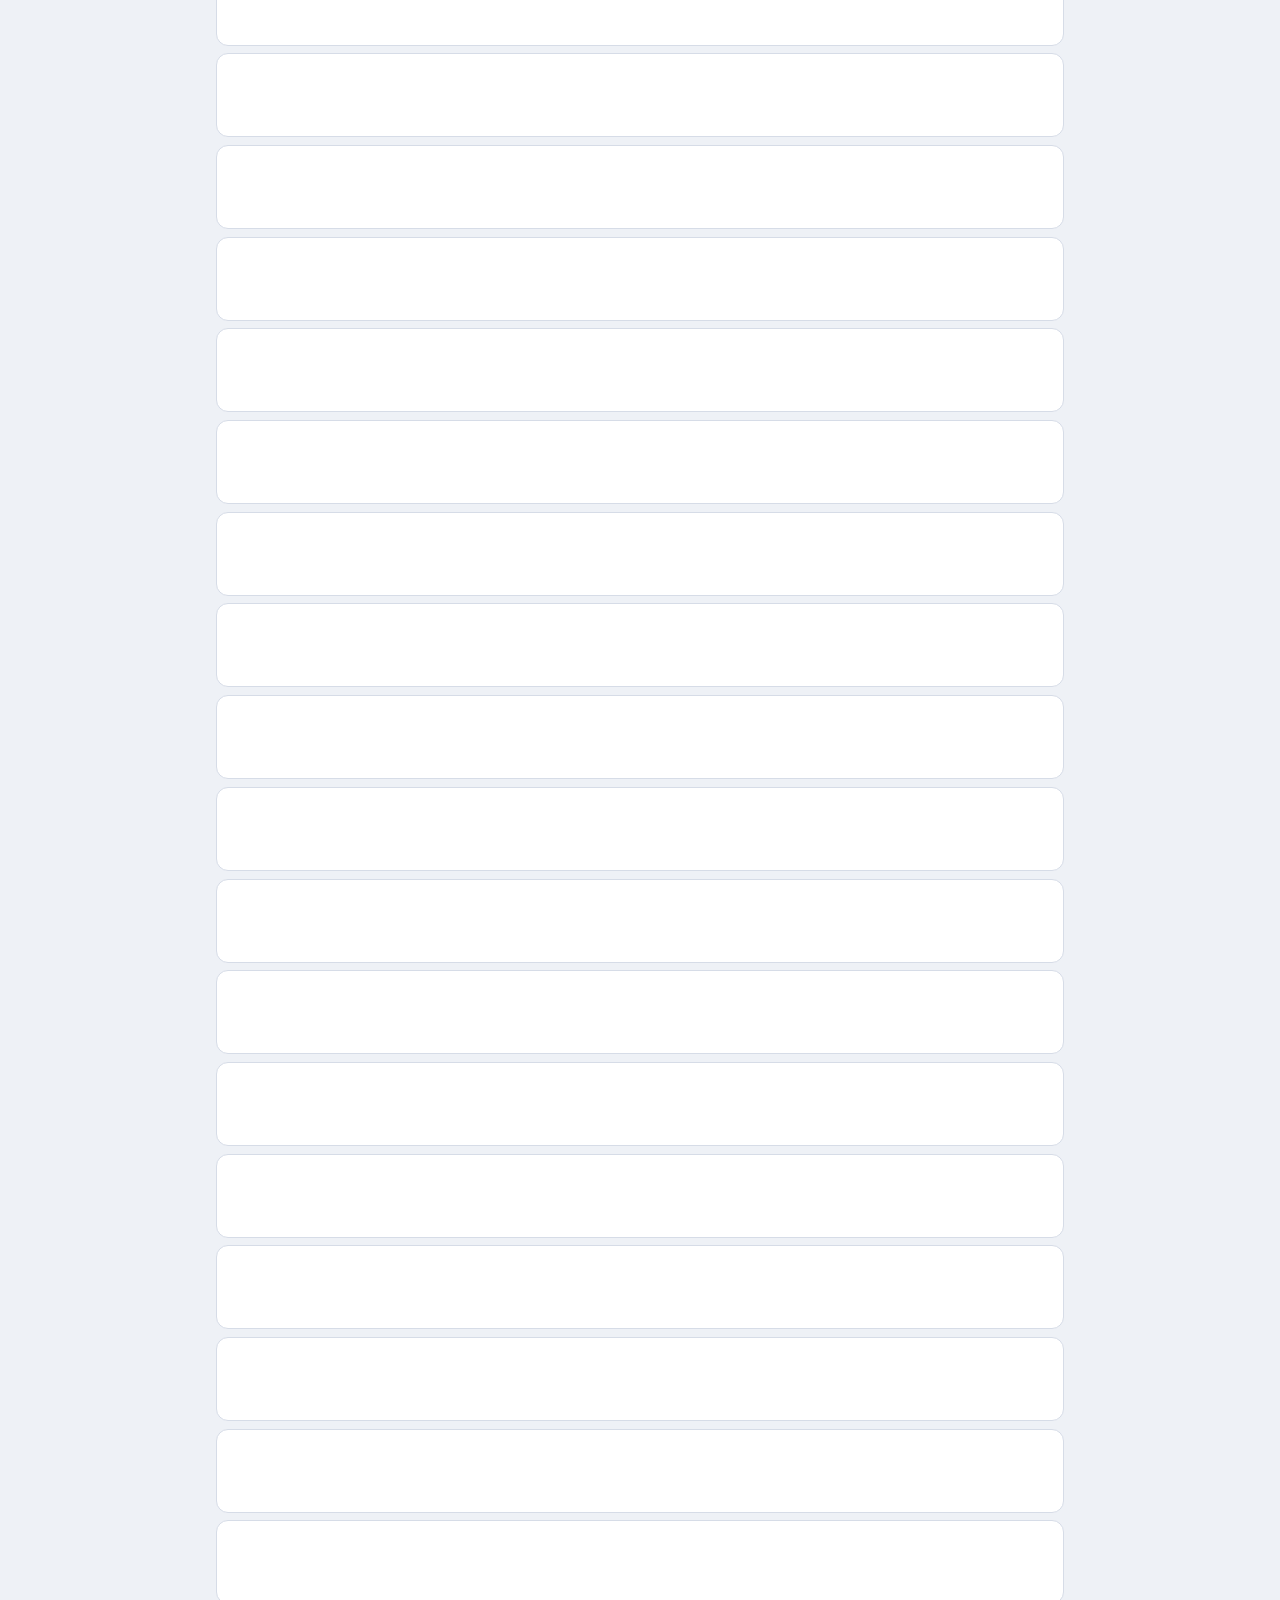
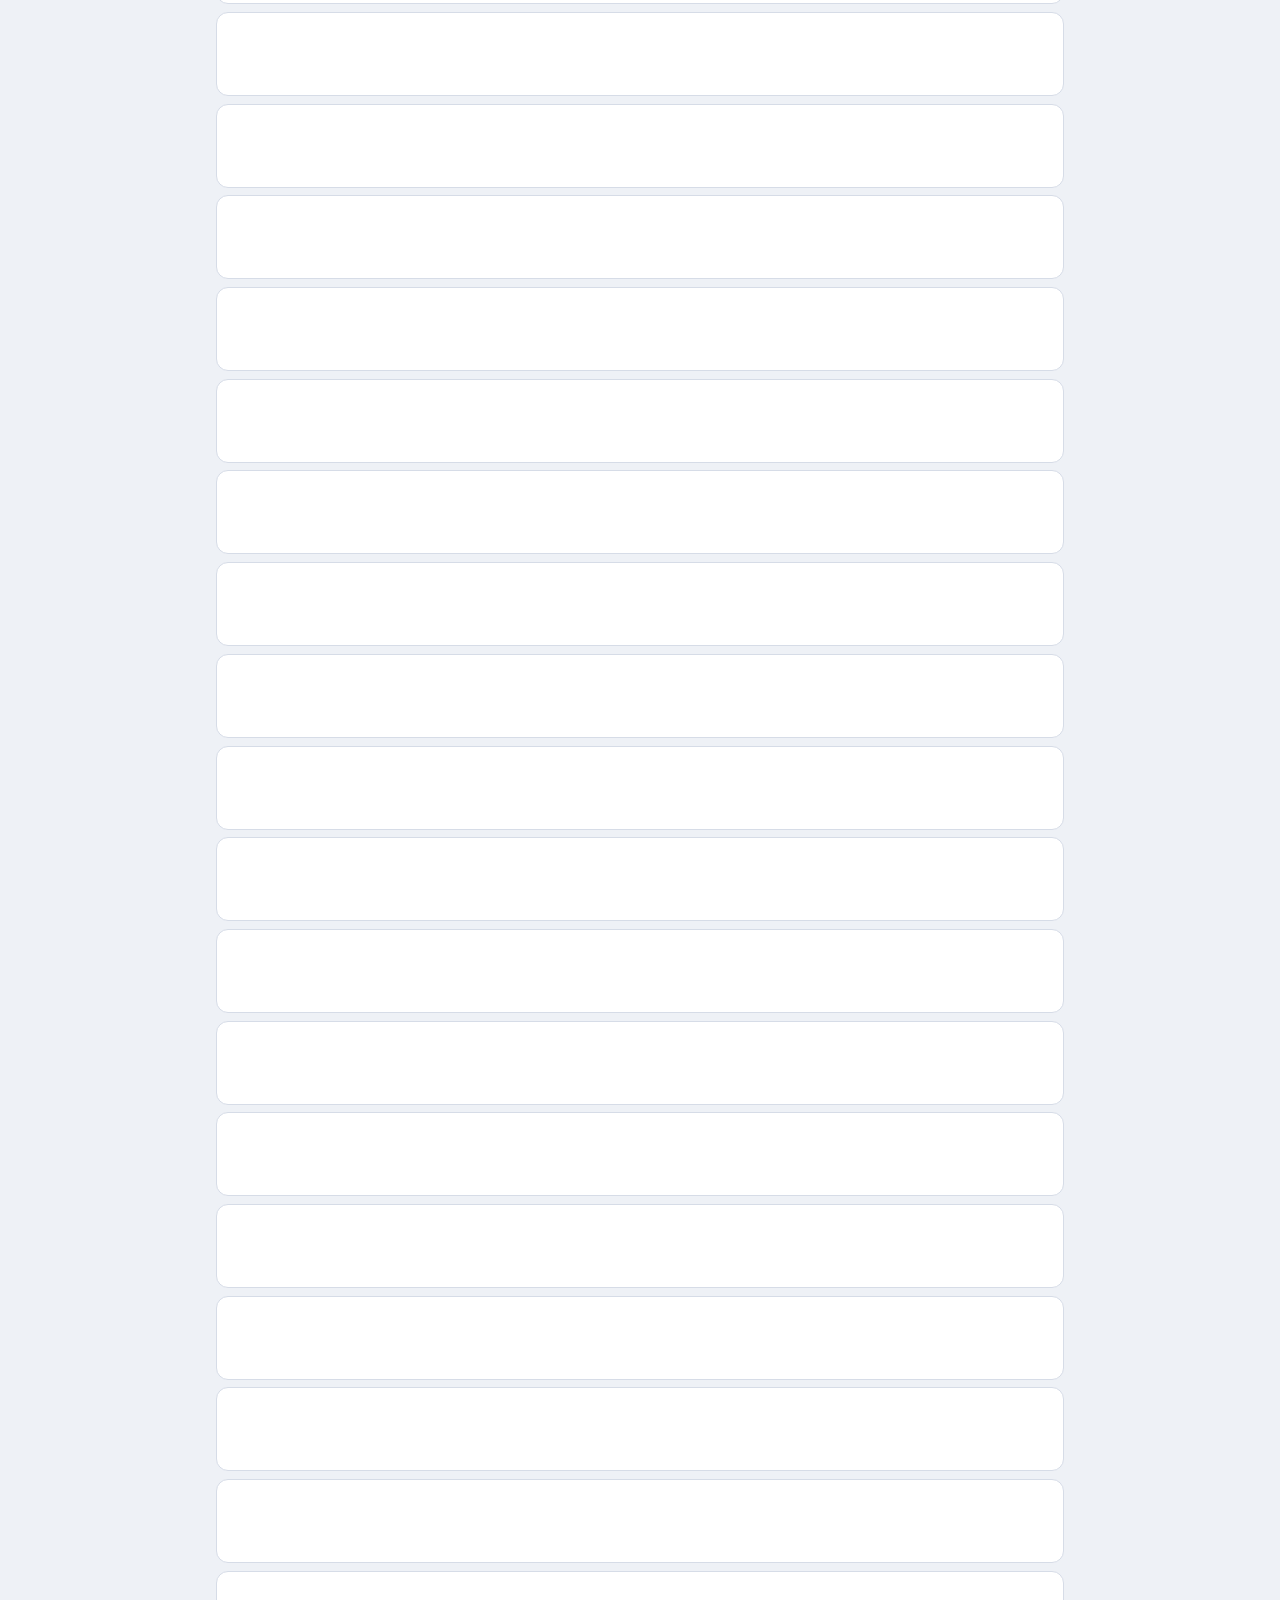
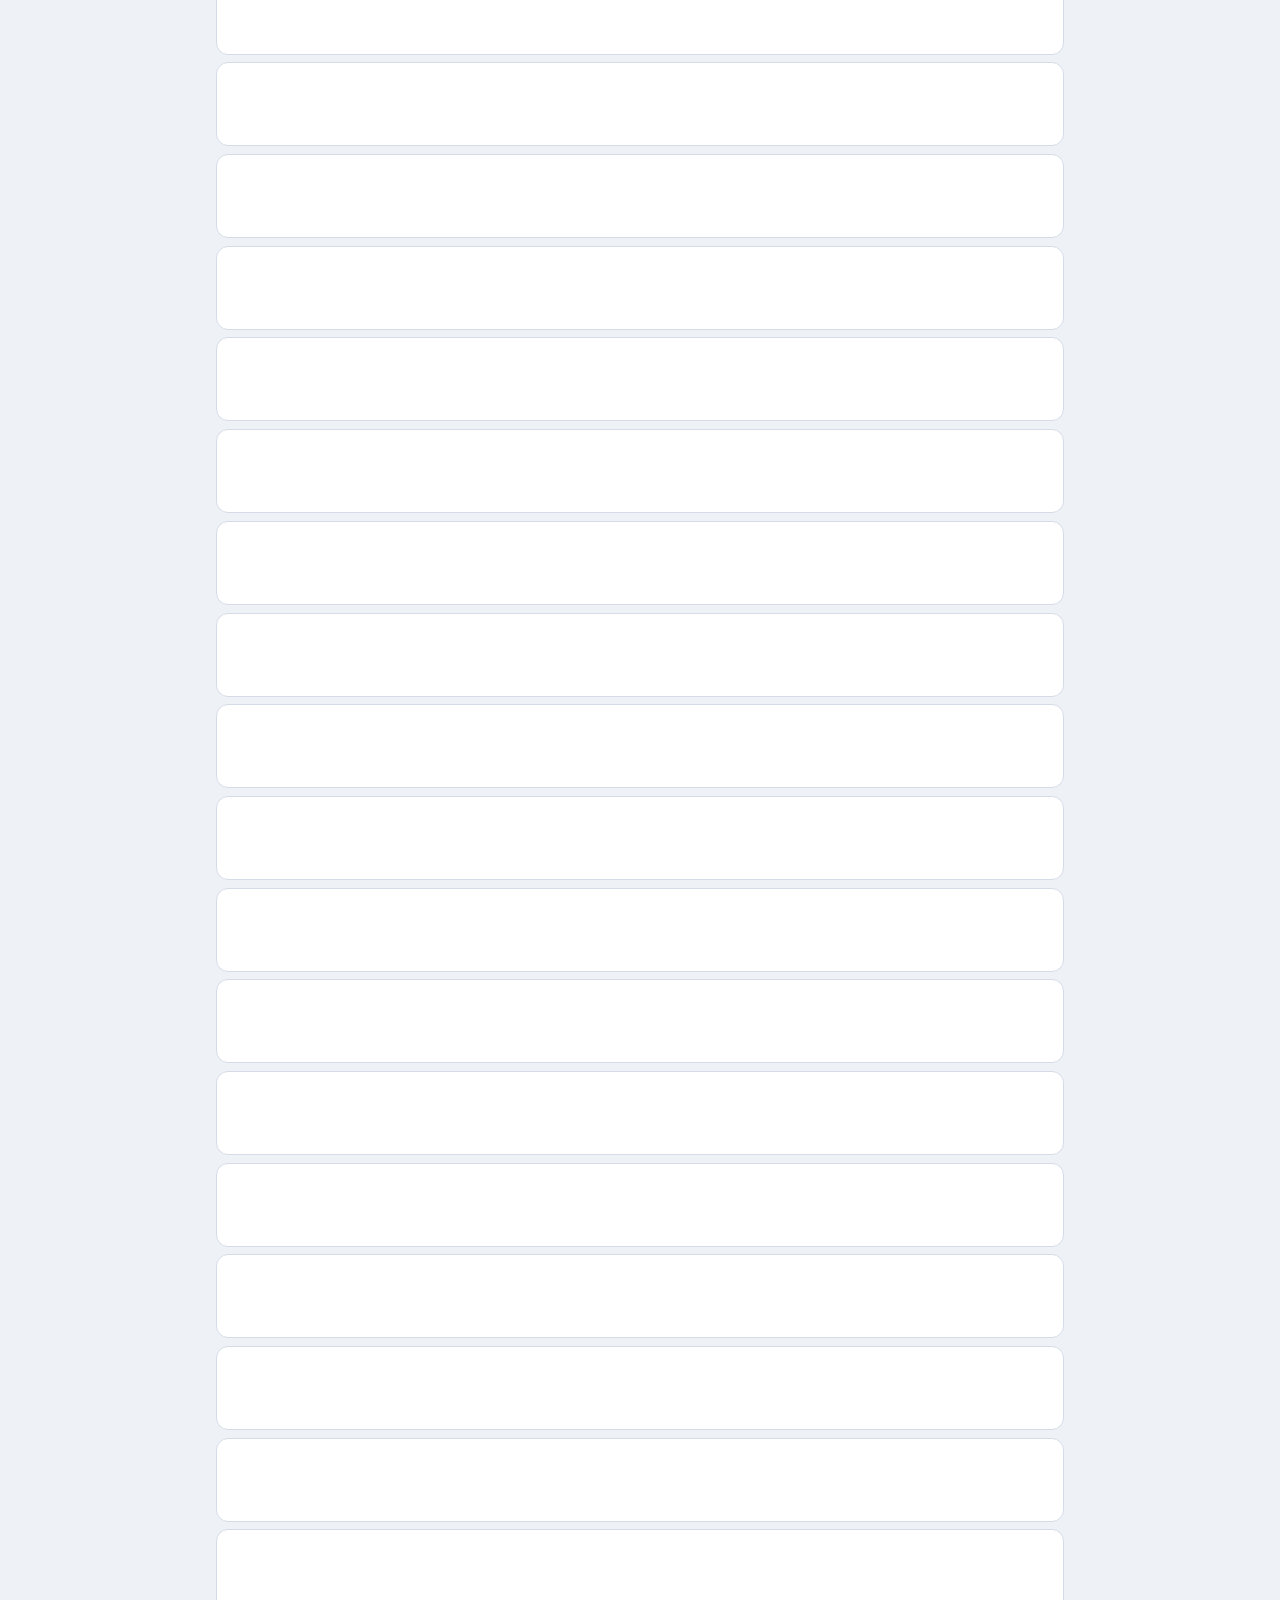
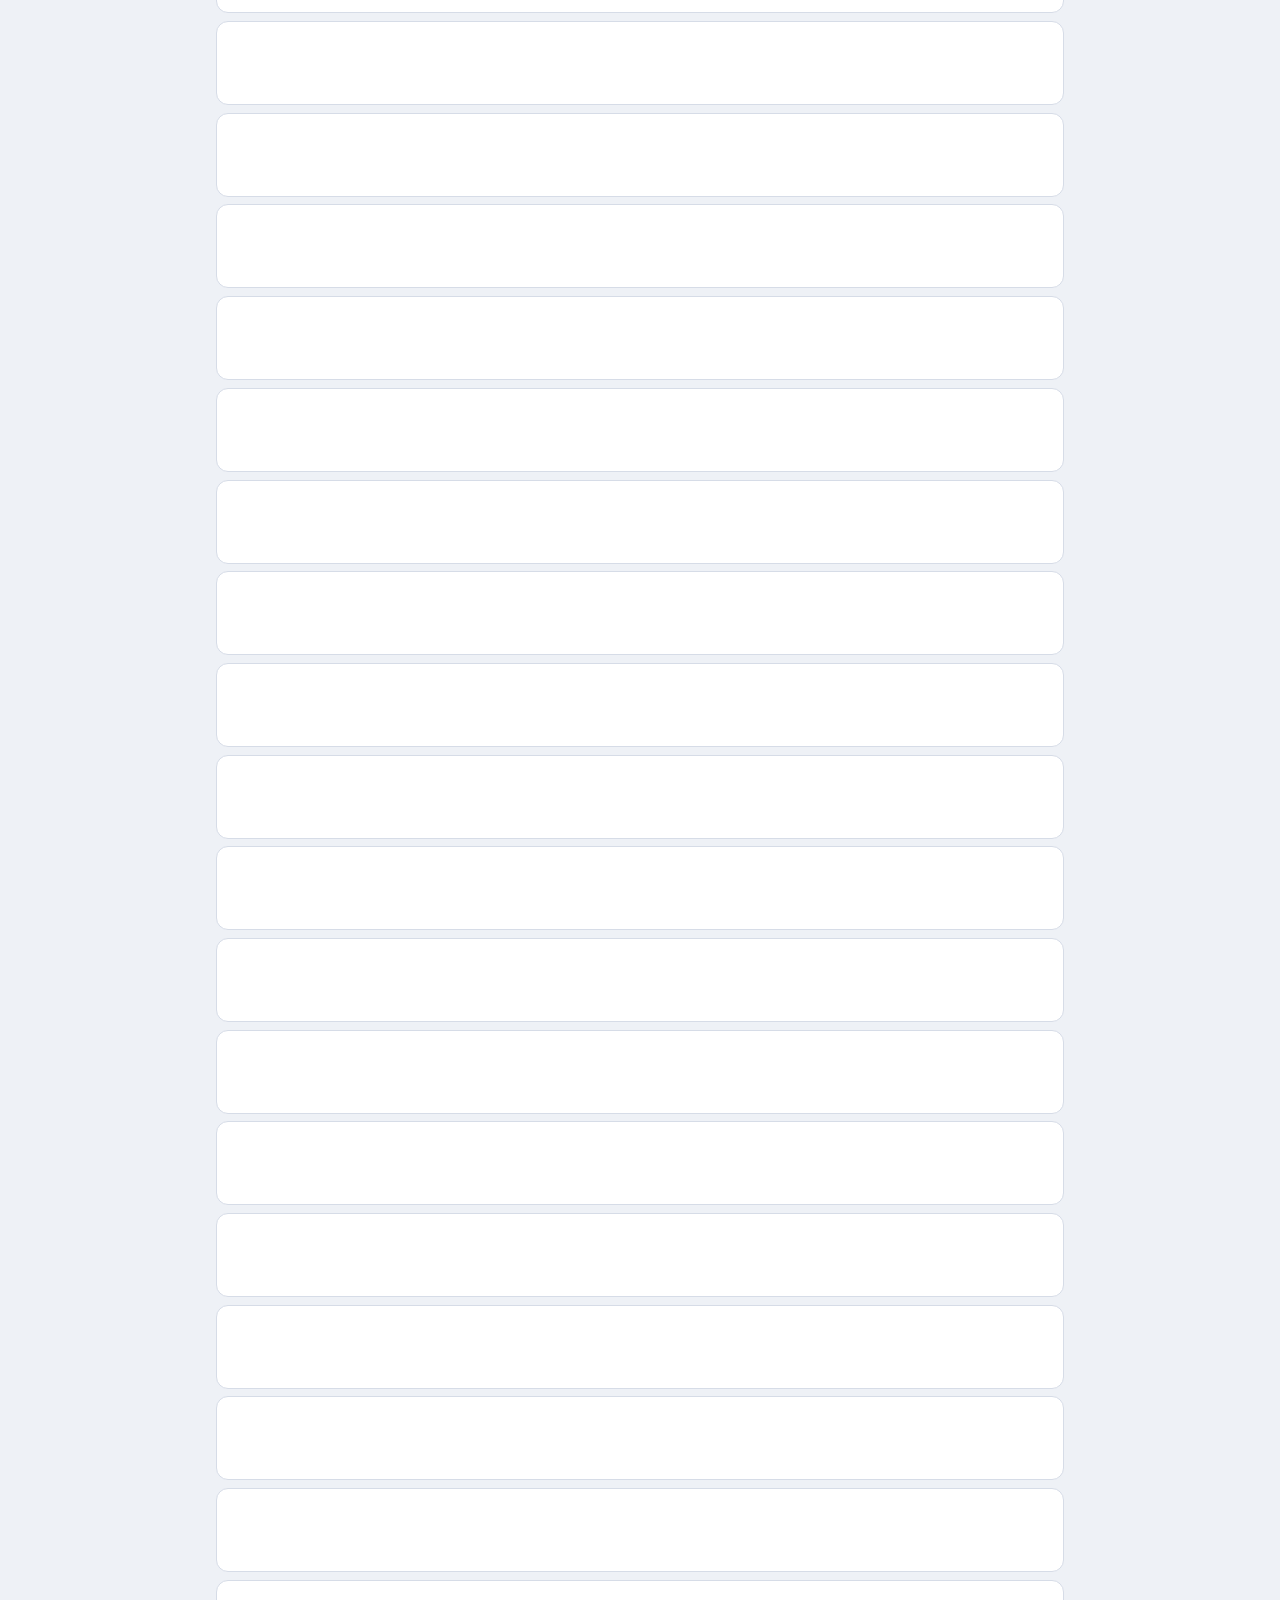
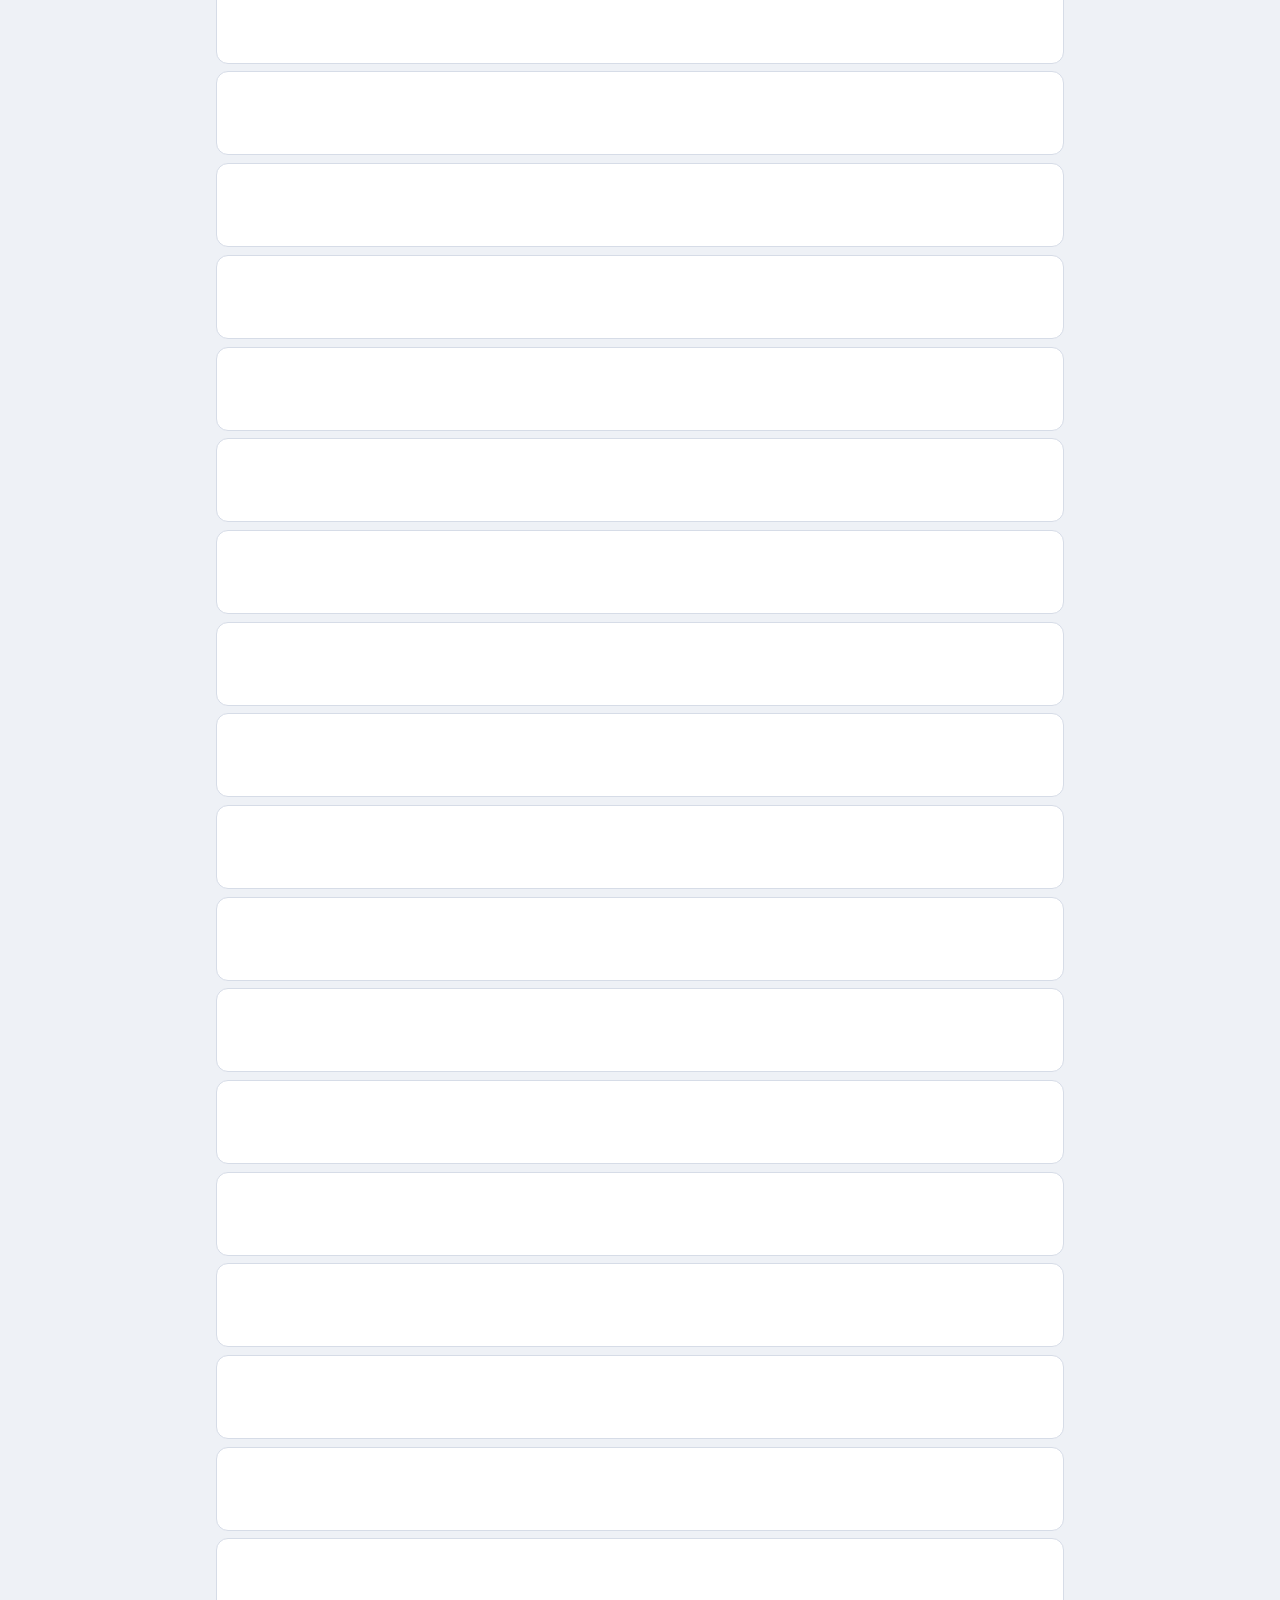
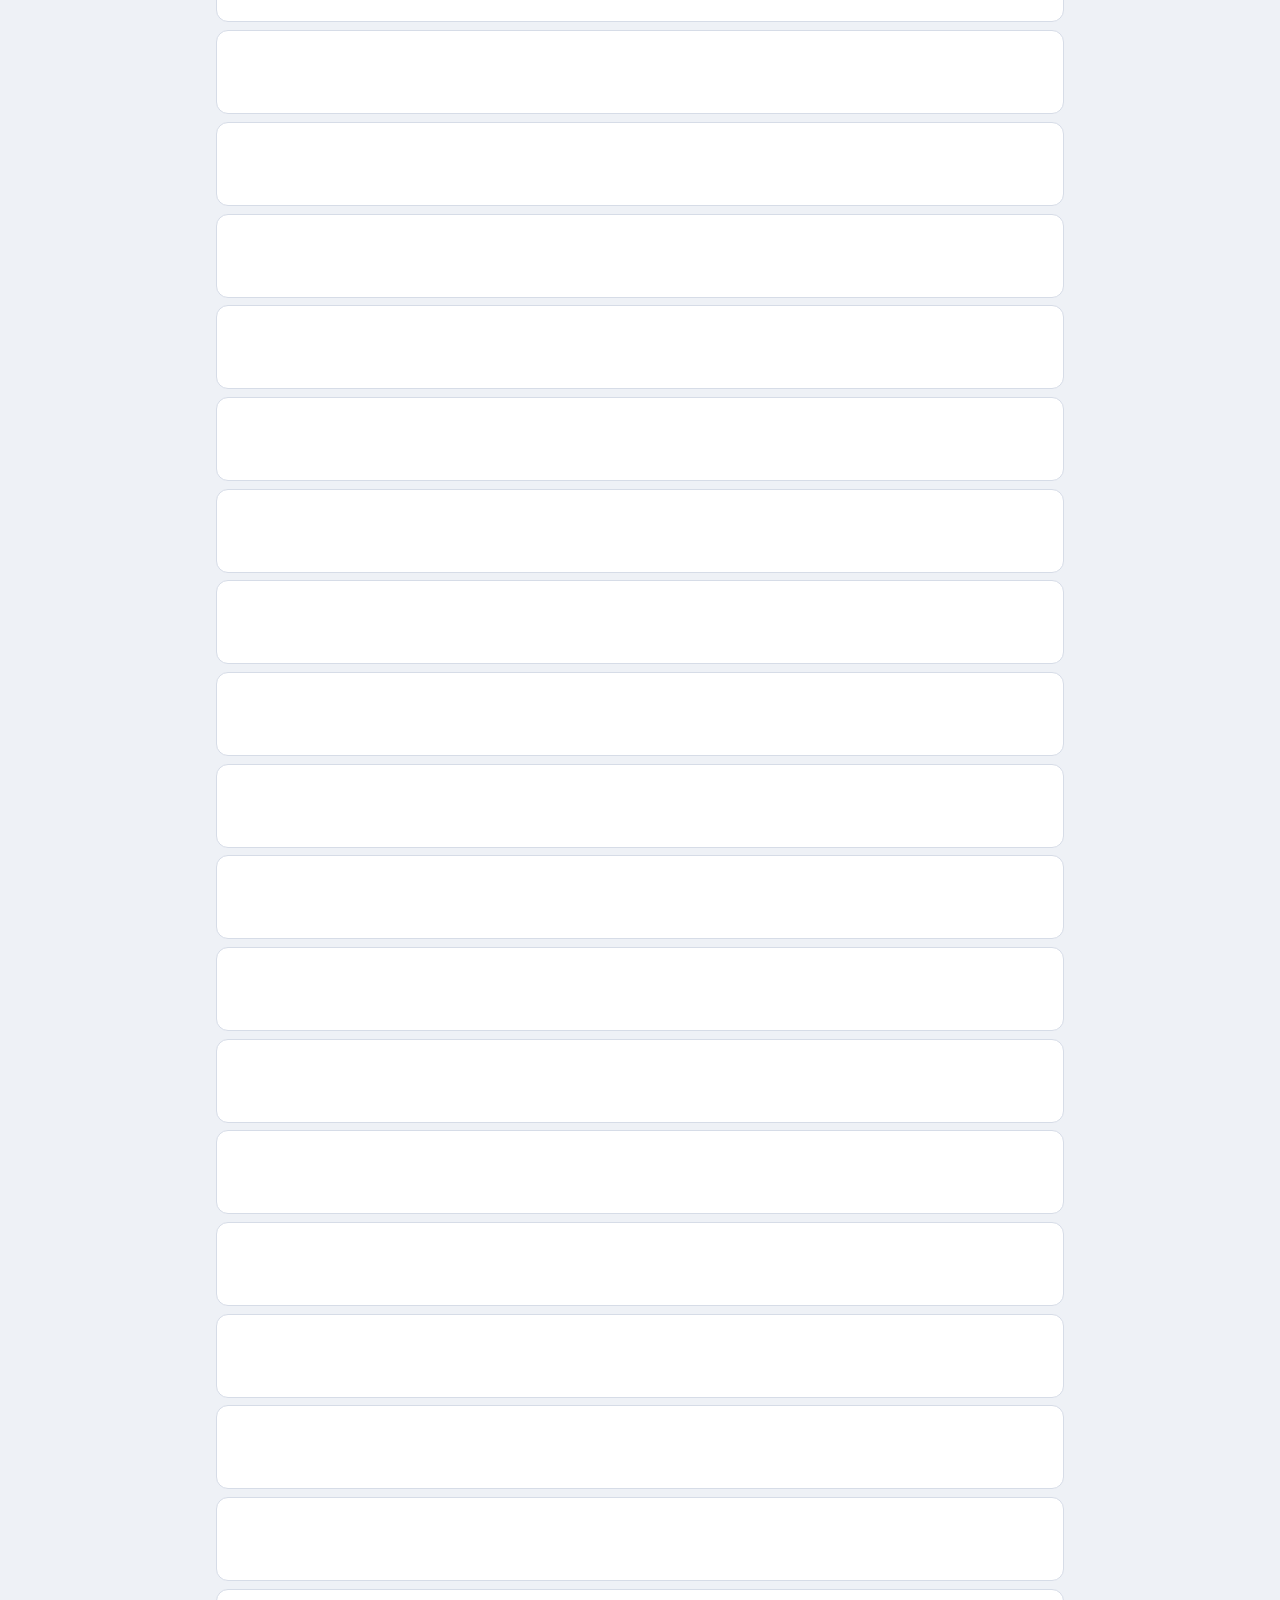
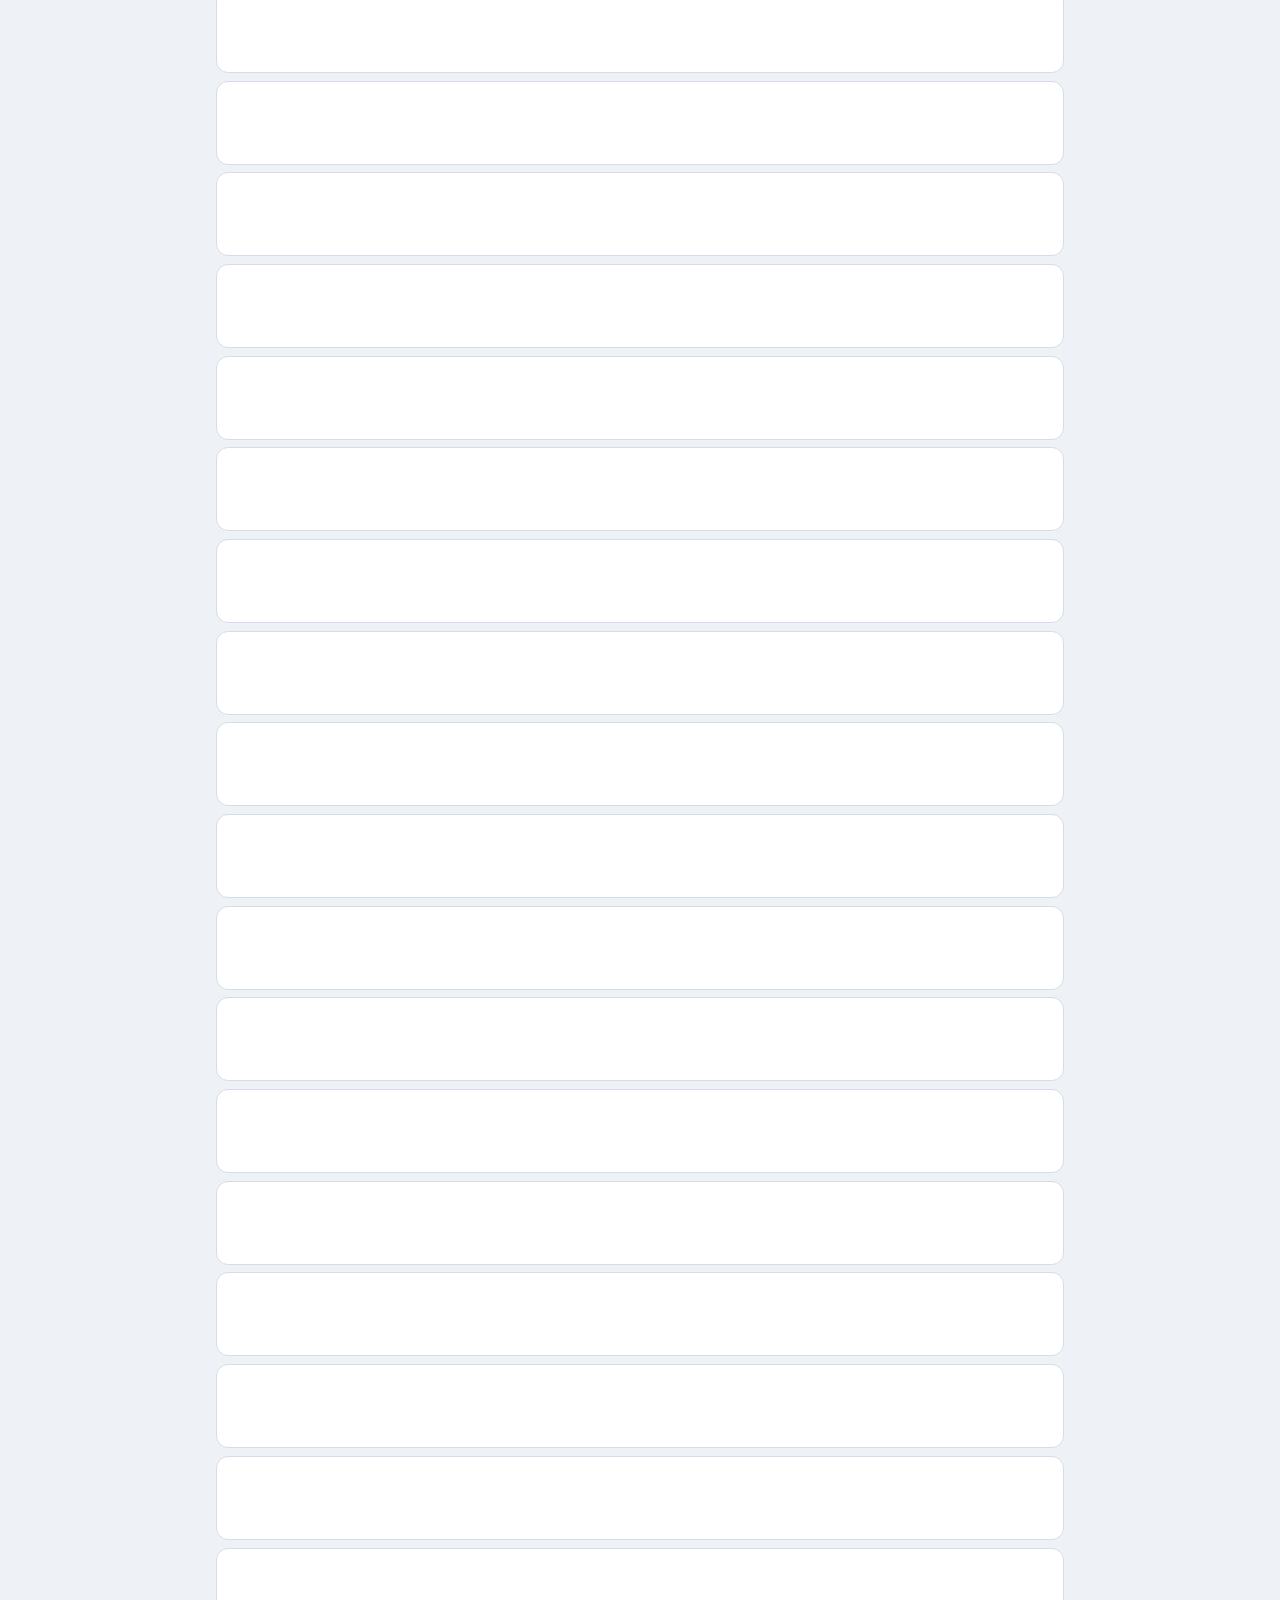
==== commit 81901a01: "Backlog tidy-up, PS Plus card, wishlist prices and price alerts; push and calendar lines Co-Authored" ====
--- a/docs/index.html
+++ b/docs/index.html
@@ -581,6 +581,11 @@
   GP.ratings = RATINGS; GP.queue = QUEUE;
   if (!DATA.isSample) try { const r = await fetch("snapshots.json", { cache: "no-store" }); if (r.ok) GP.snaps = await r.json(); } catch {}
   if (!DATA.isSample) try { const r = await fetch("difficulty.json", { cache: "no-store" }); if (r.ok) GP.difficulty = (await r.json()).games || {}; } catch {}
+  // PS Plus games: when they leave the catalogue (psplus.json, weekly)
+  if (!DATA.isSample) try { const r = await fetch("psplus.json", { cache: "no-store" }); if (r.ok) {
+    const k = t => String(t || "").toLowerCase().replace(/&/g, "and").replace(/[™®©]/g, "").replace(/[^a-z0-9]+/g, " ").trim();
+    const idx = new Map(((await r.json()).games || []).filter(g => g.until && g.tier !== "Essential").map(g => [k(g.name), g.until]));
+    GP.plusLeaves = x => [x.name, ...(x.aliases || [])].map(n => idx.get(k(n))).find(Boolean) || null; } } catch {}
   $("sort").value = state.sort;
   renderLogin(); renderHeader(); renderChips(); renderList();
 }
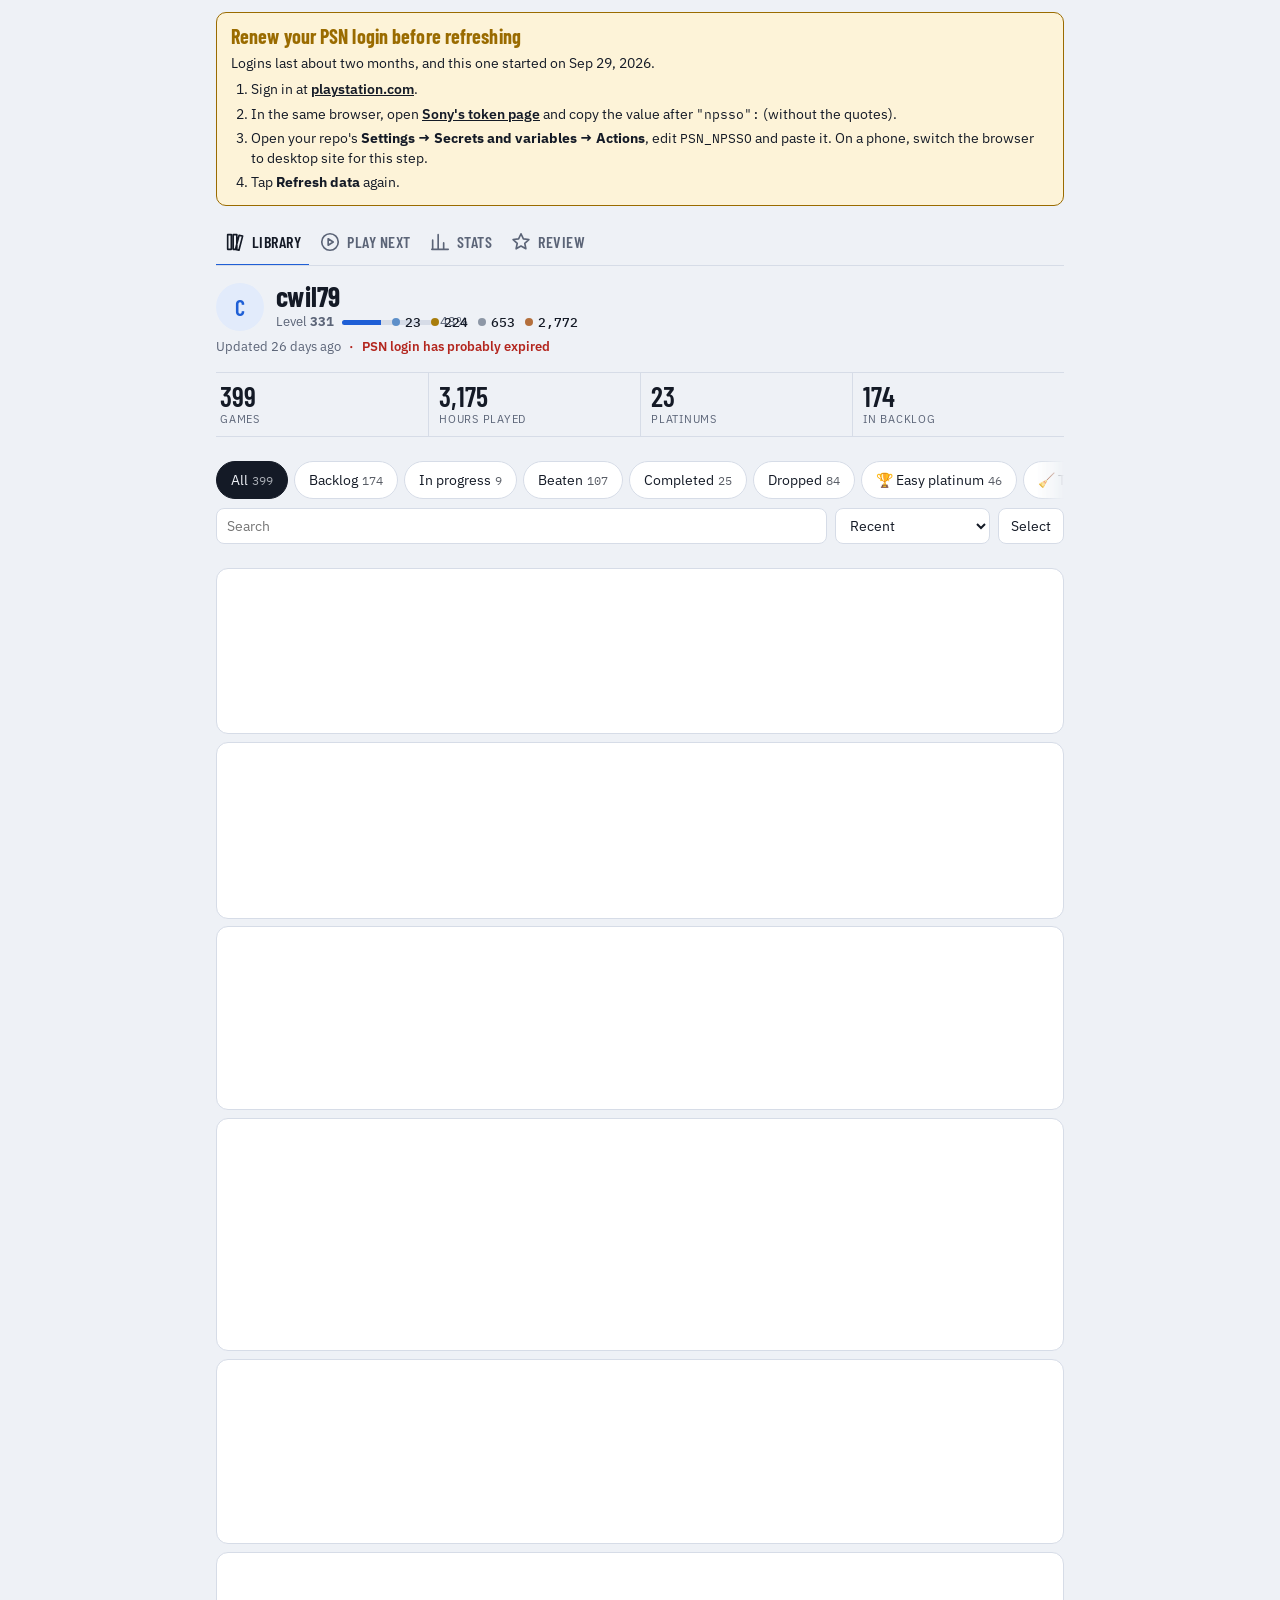
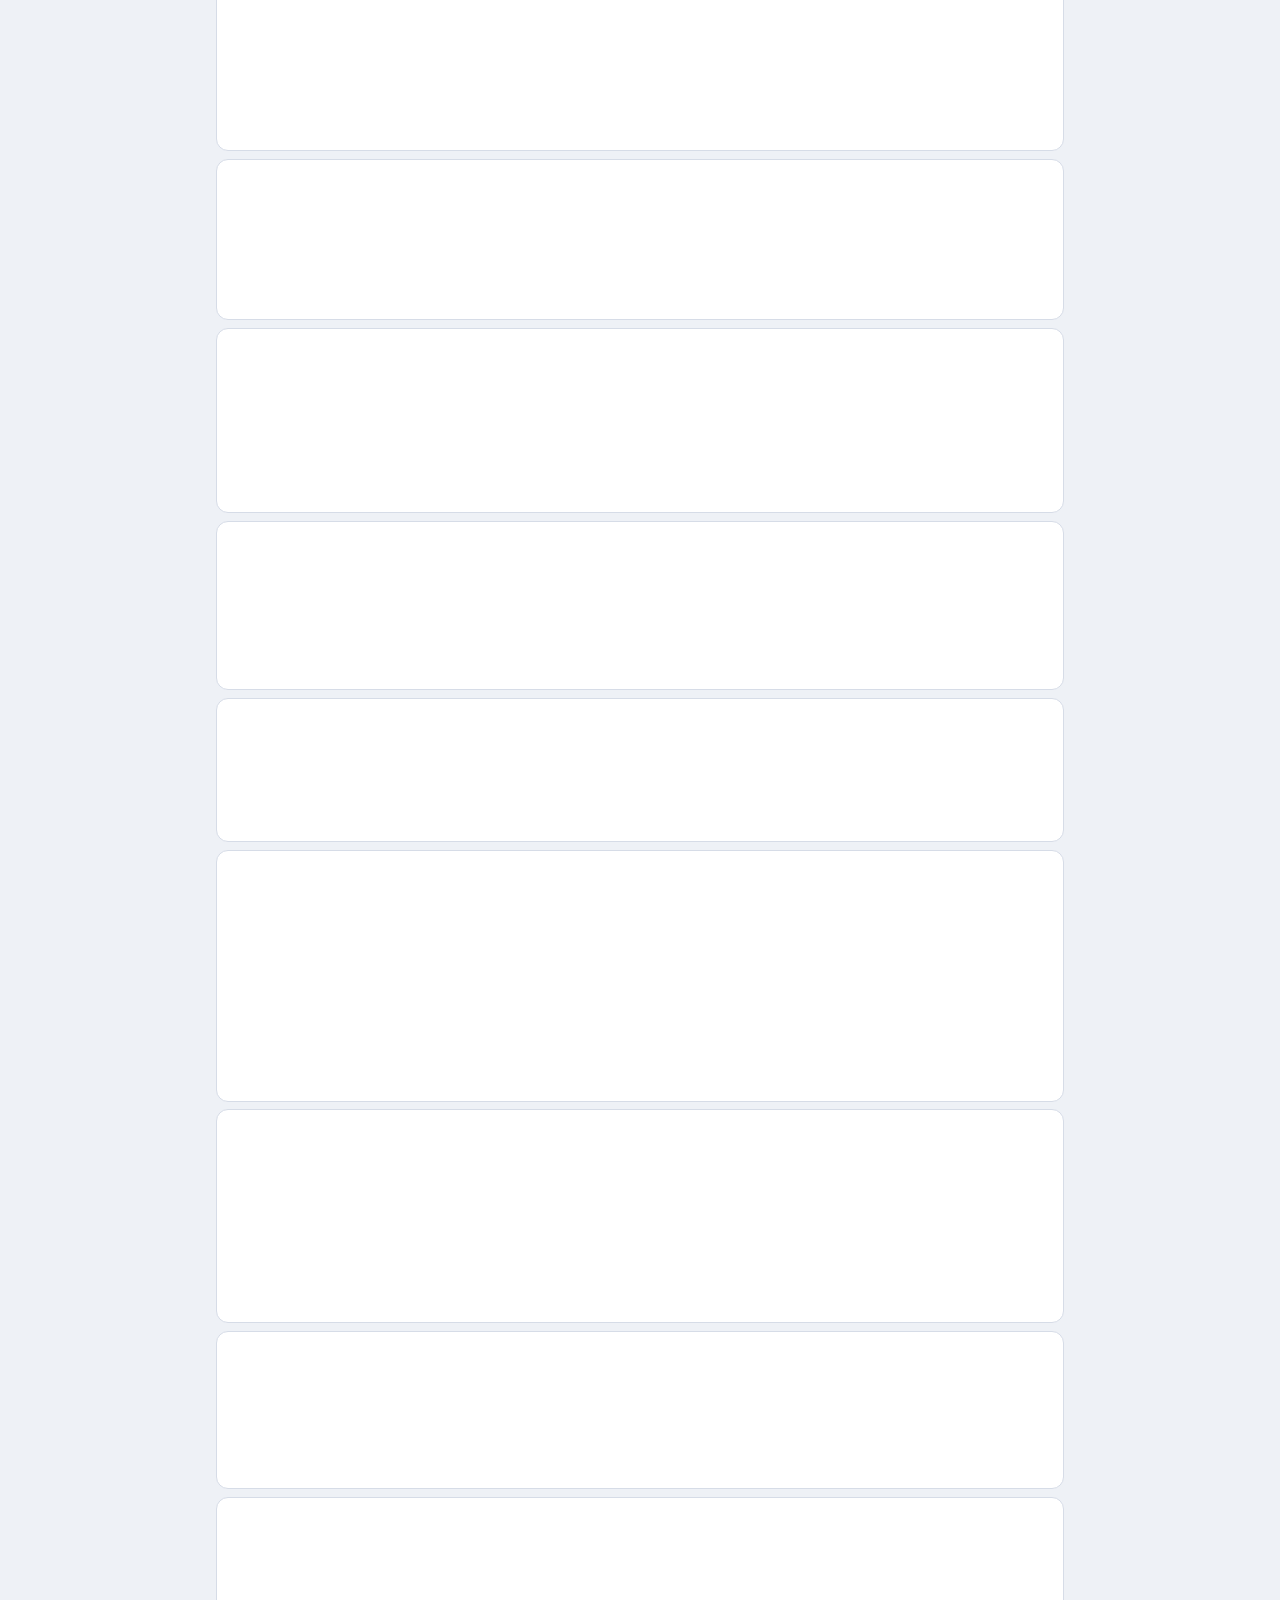
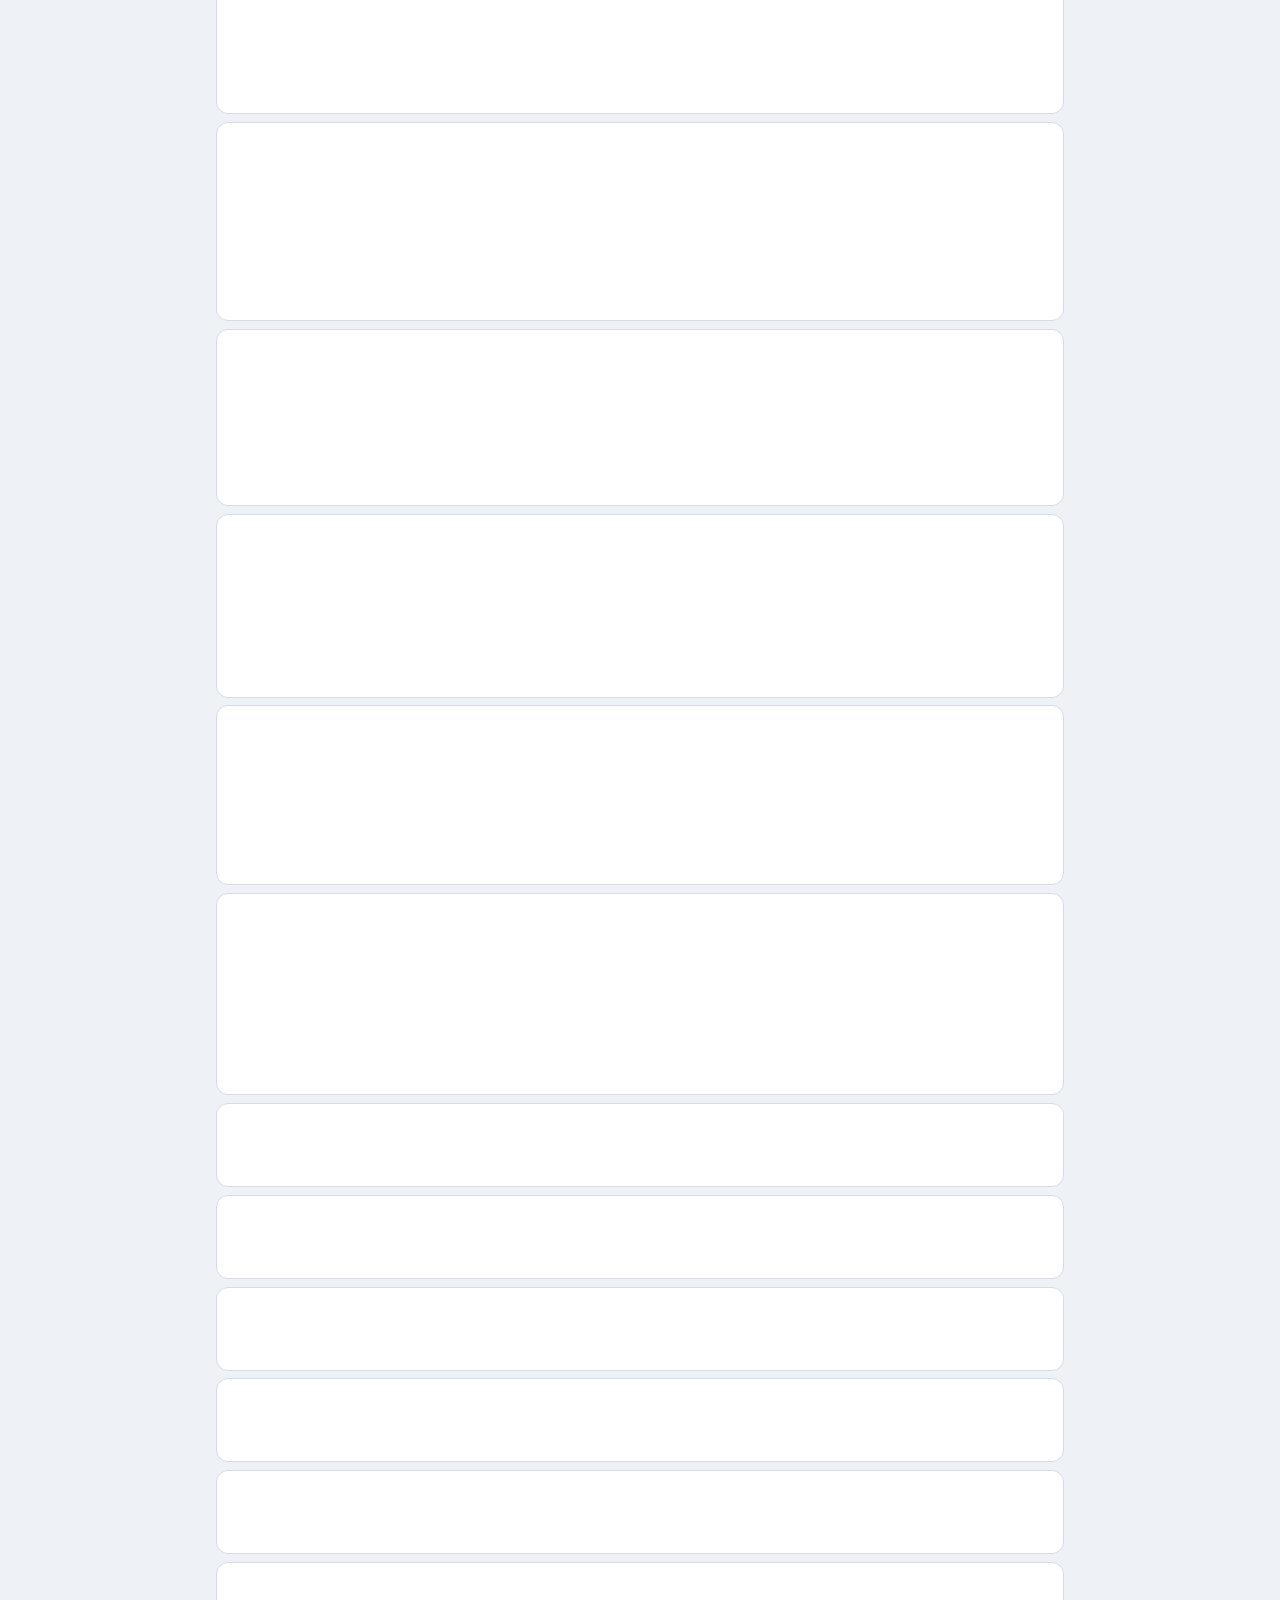
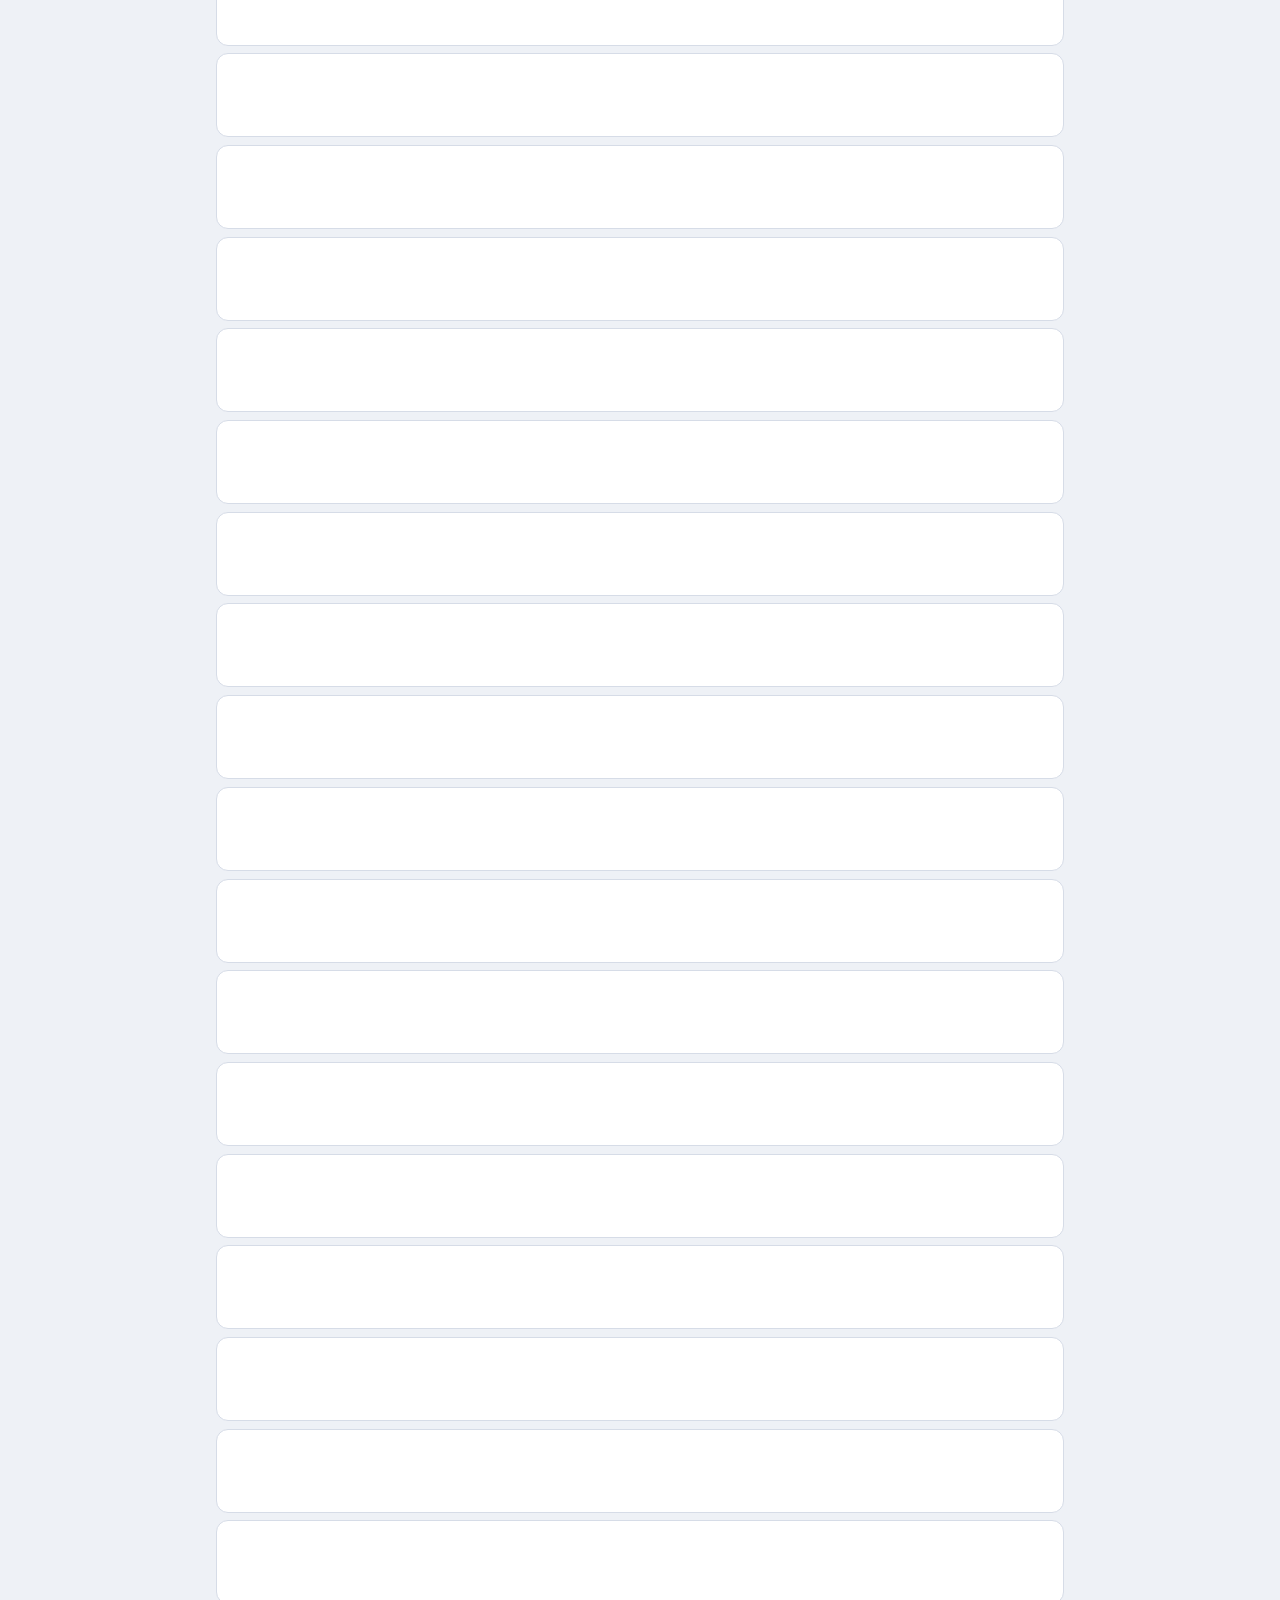
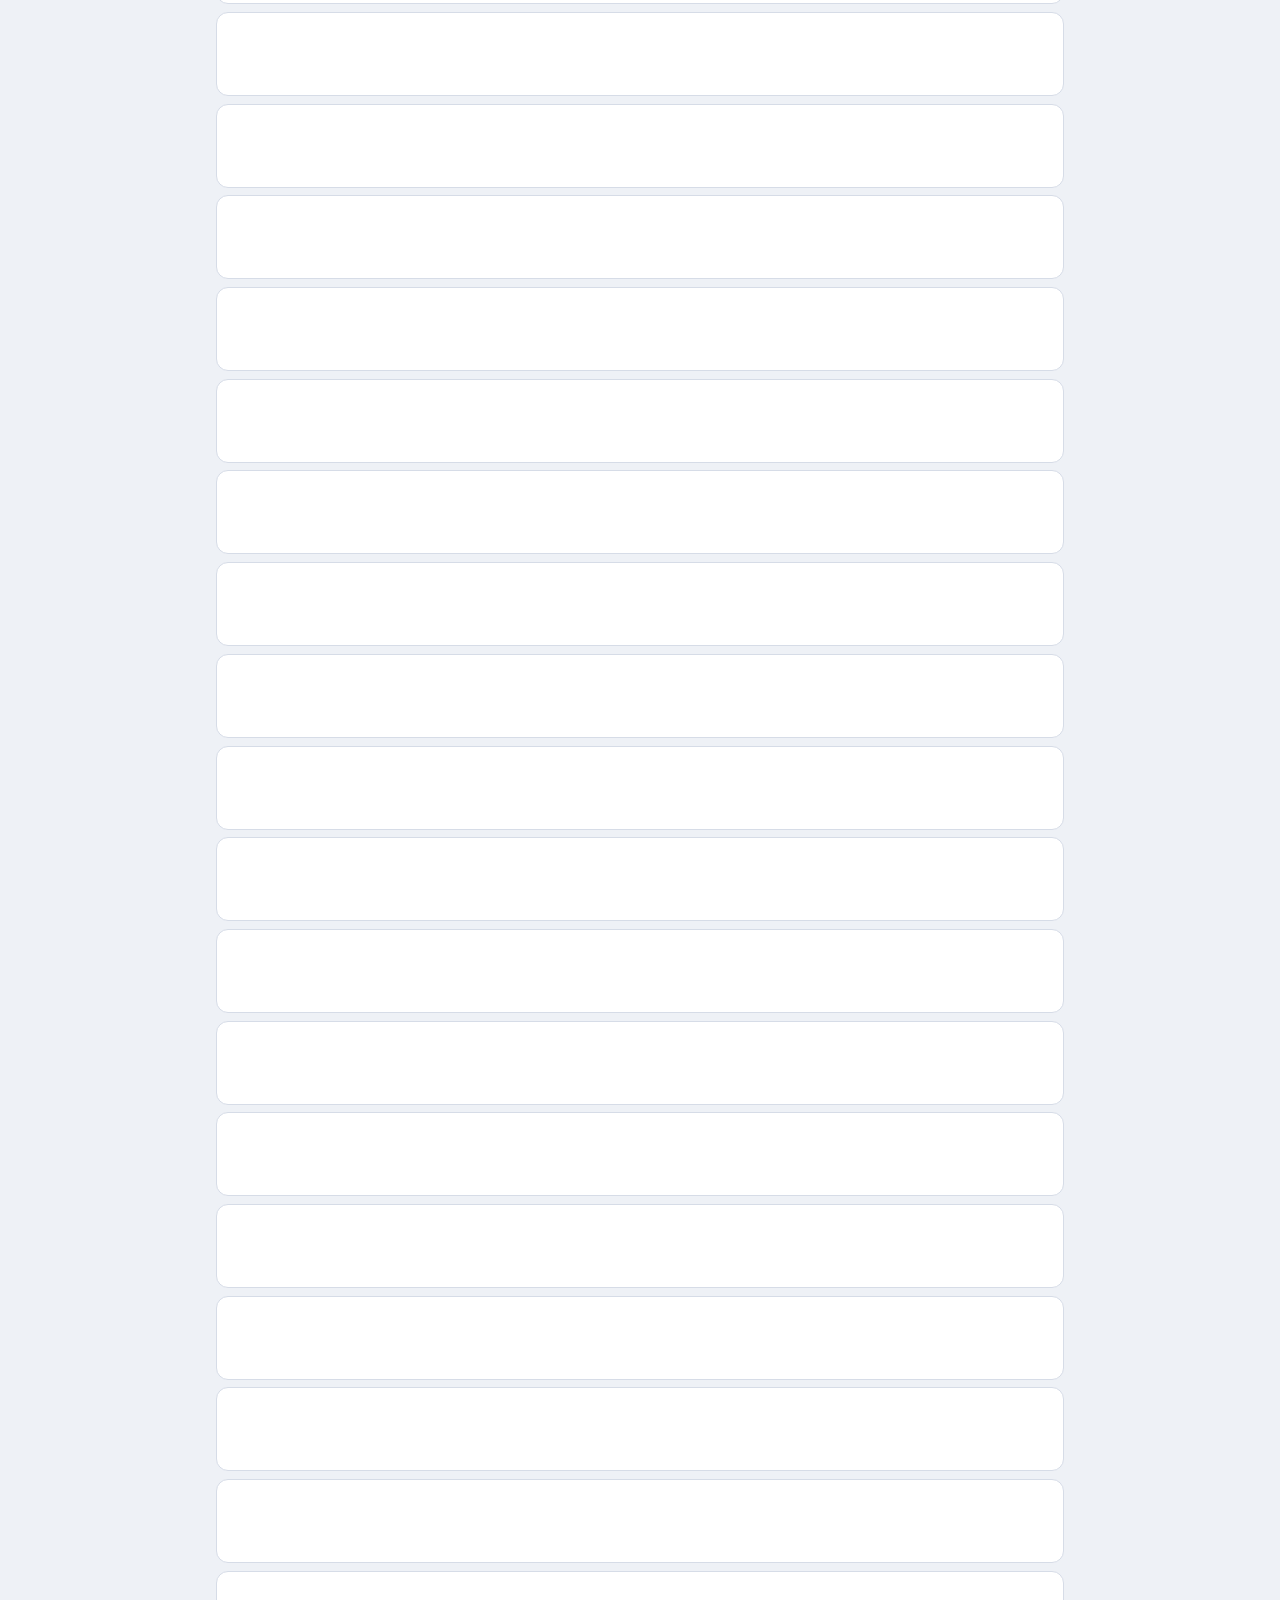
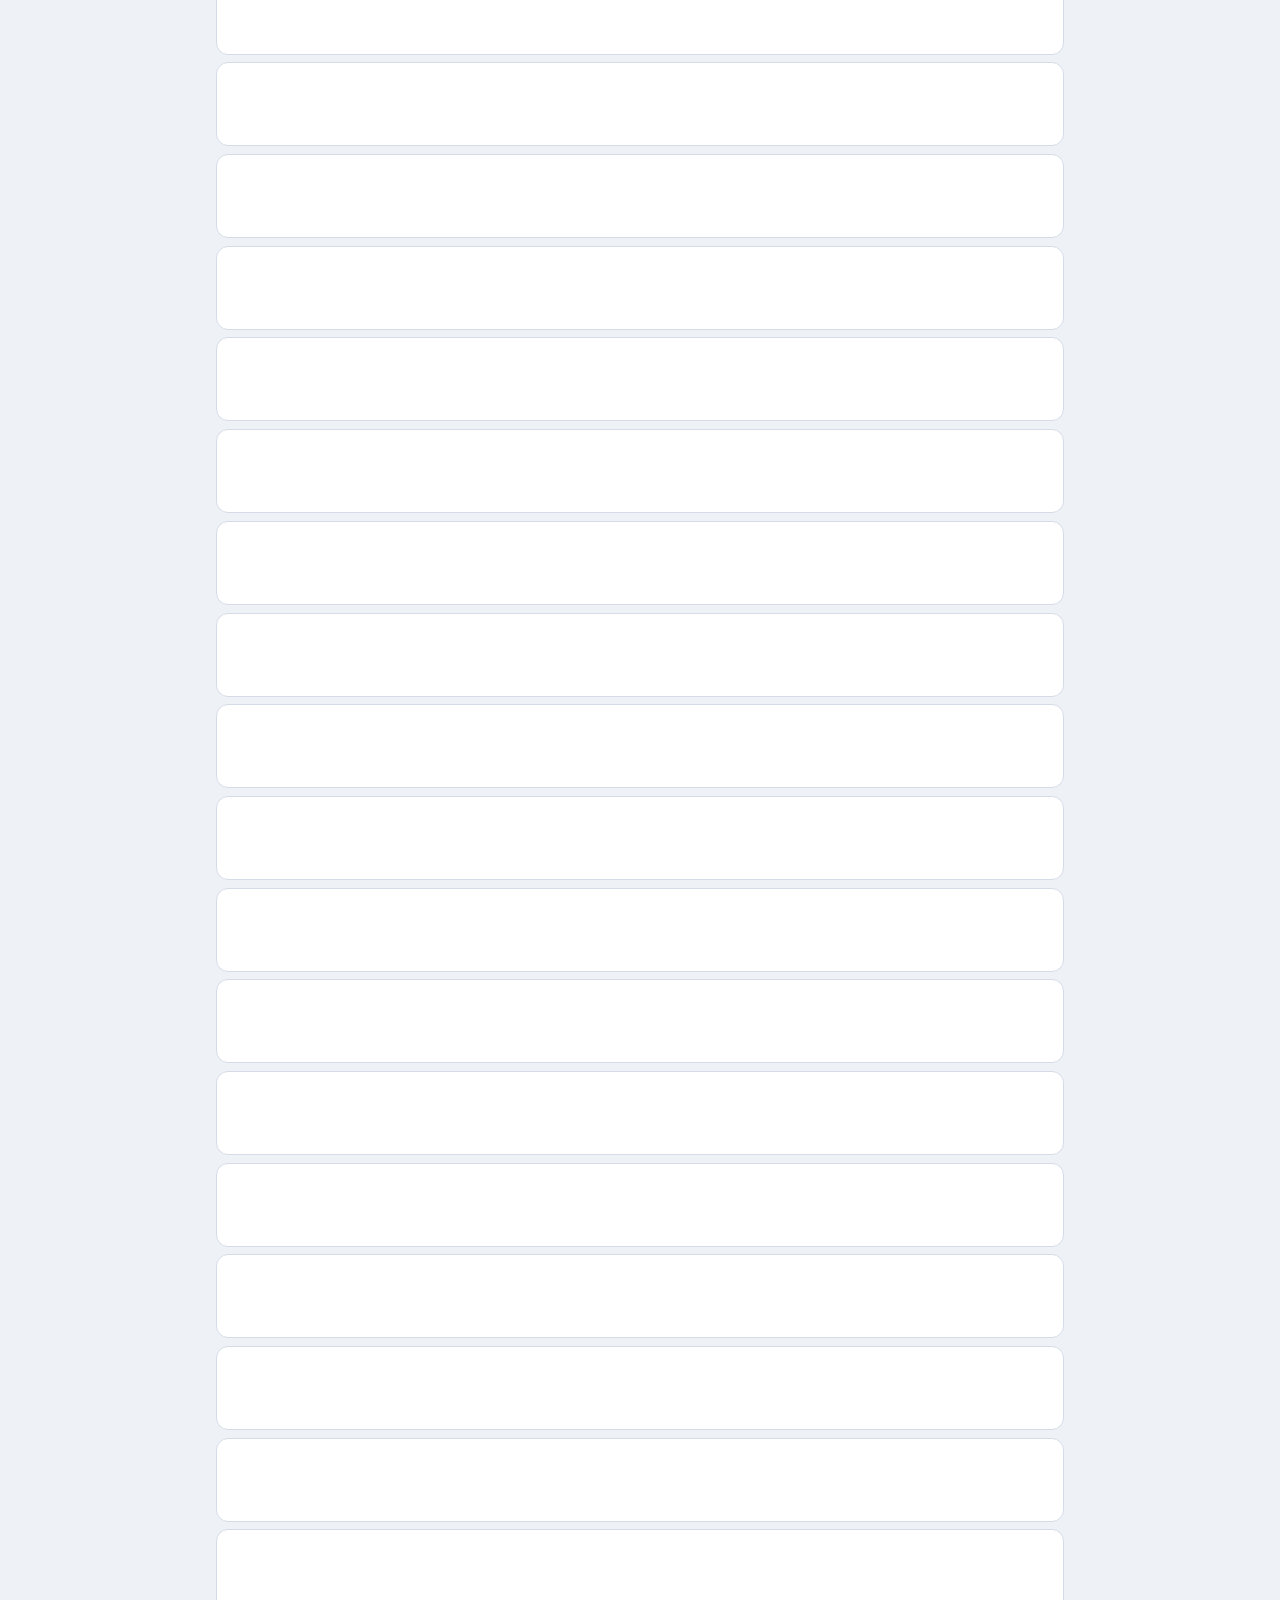
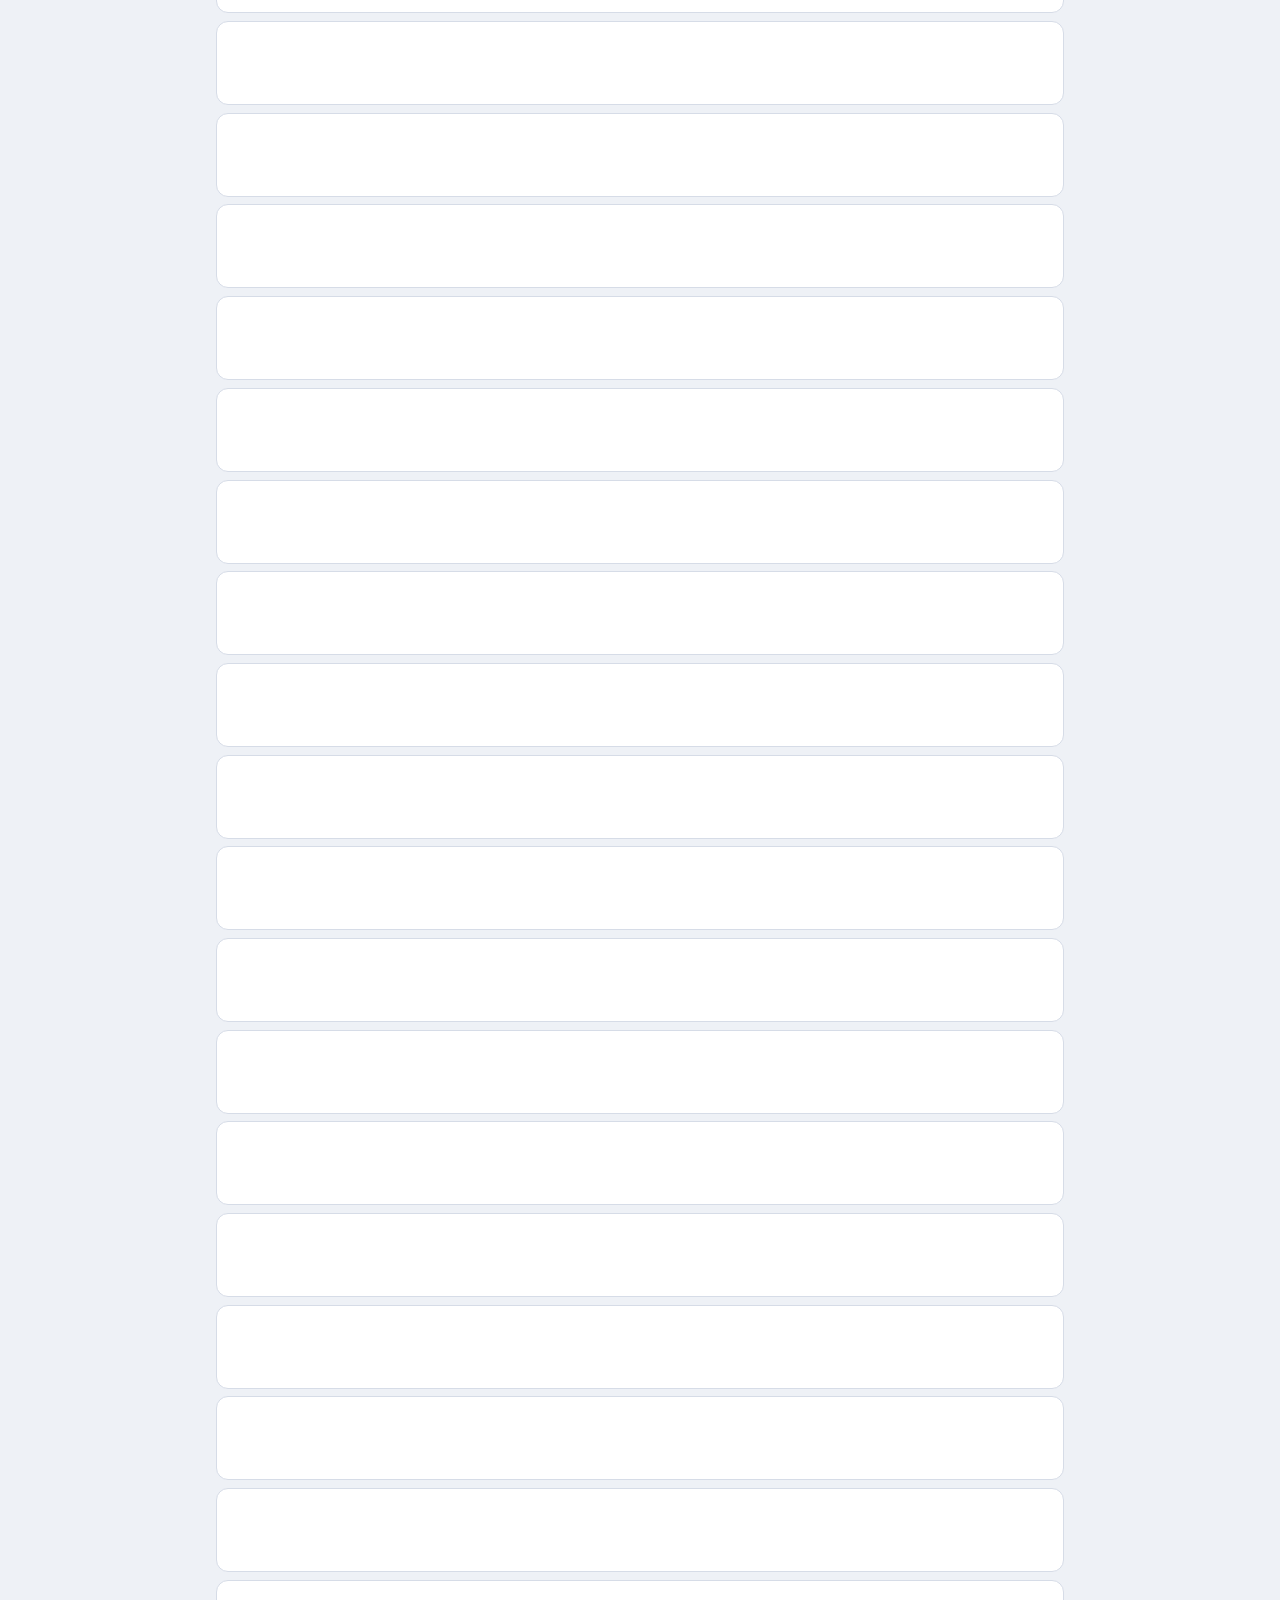
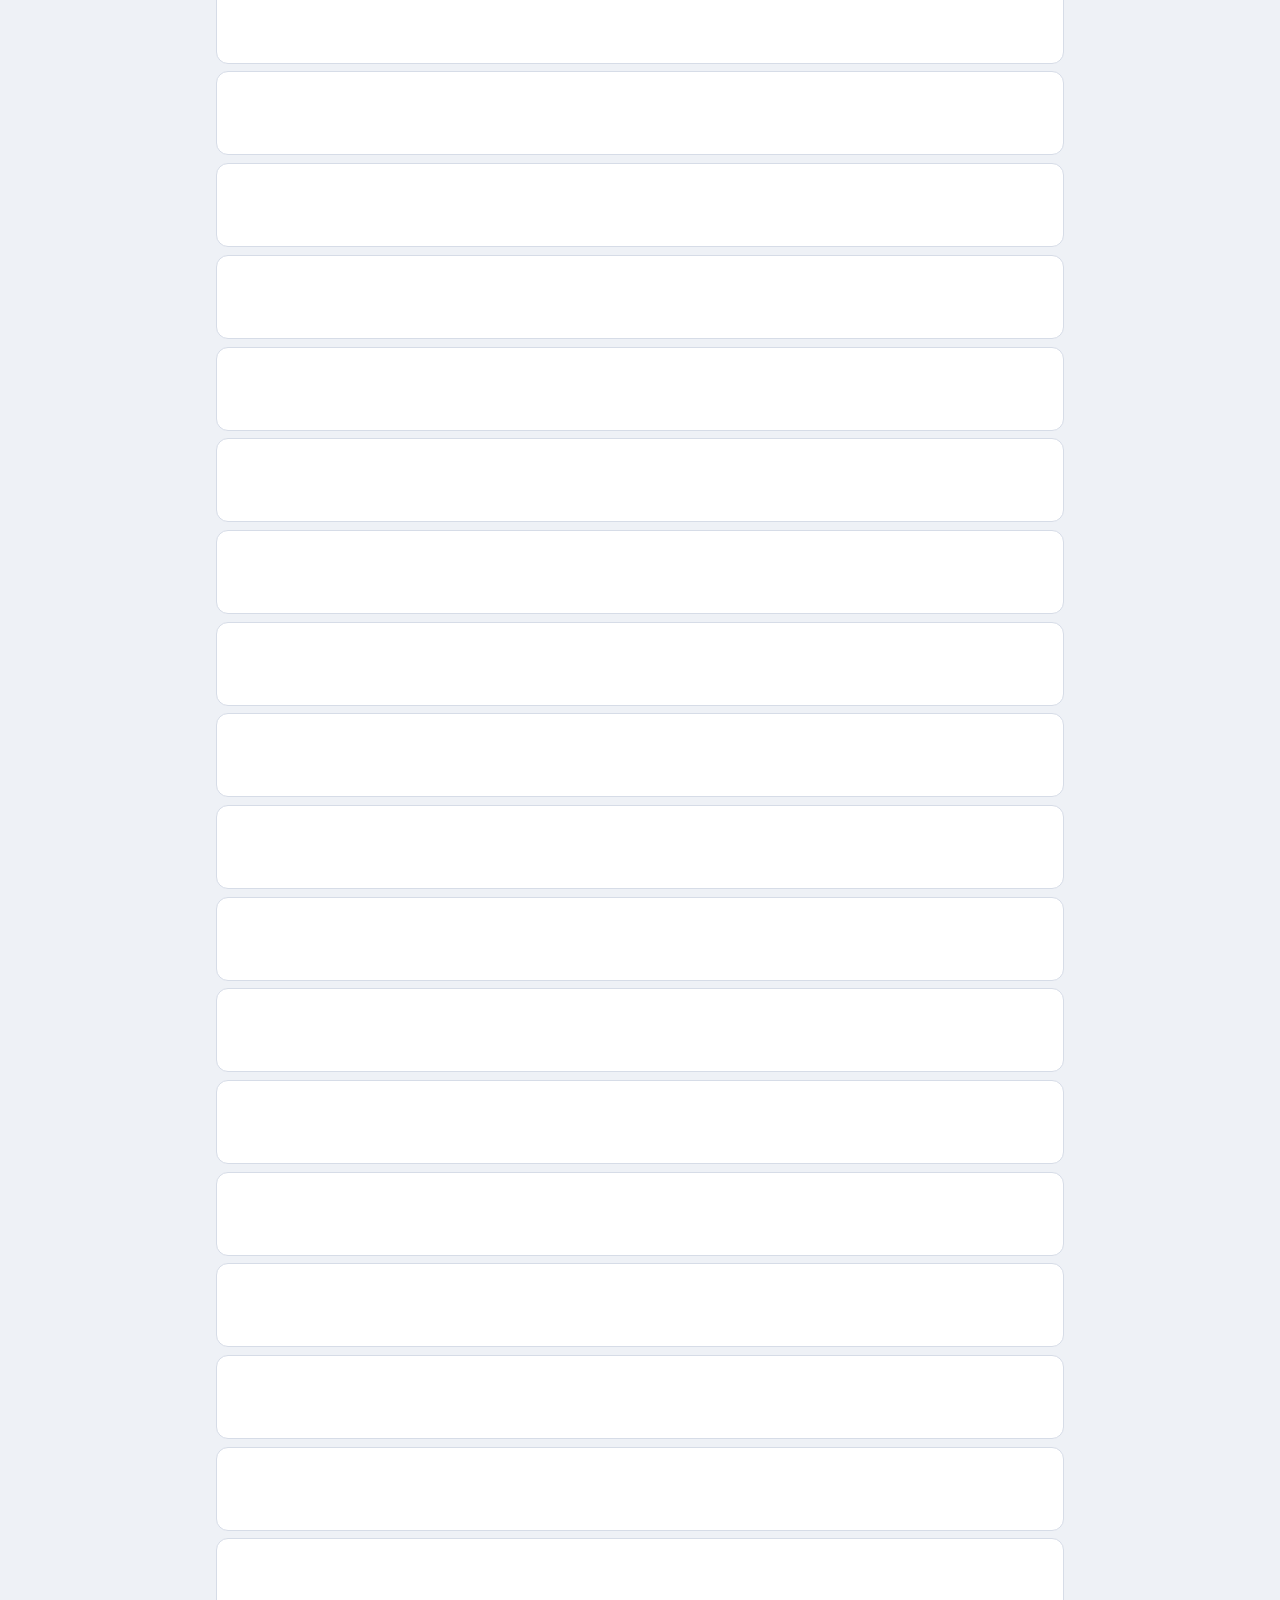
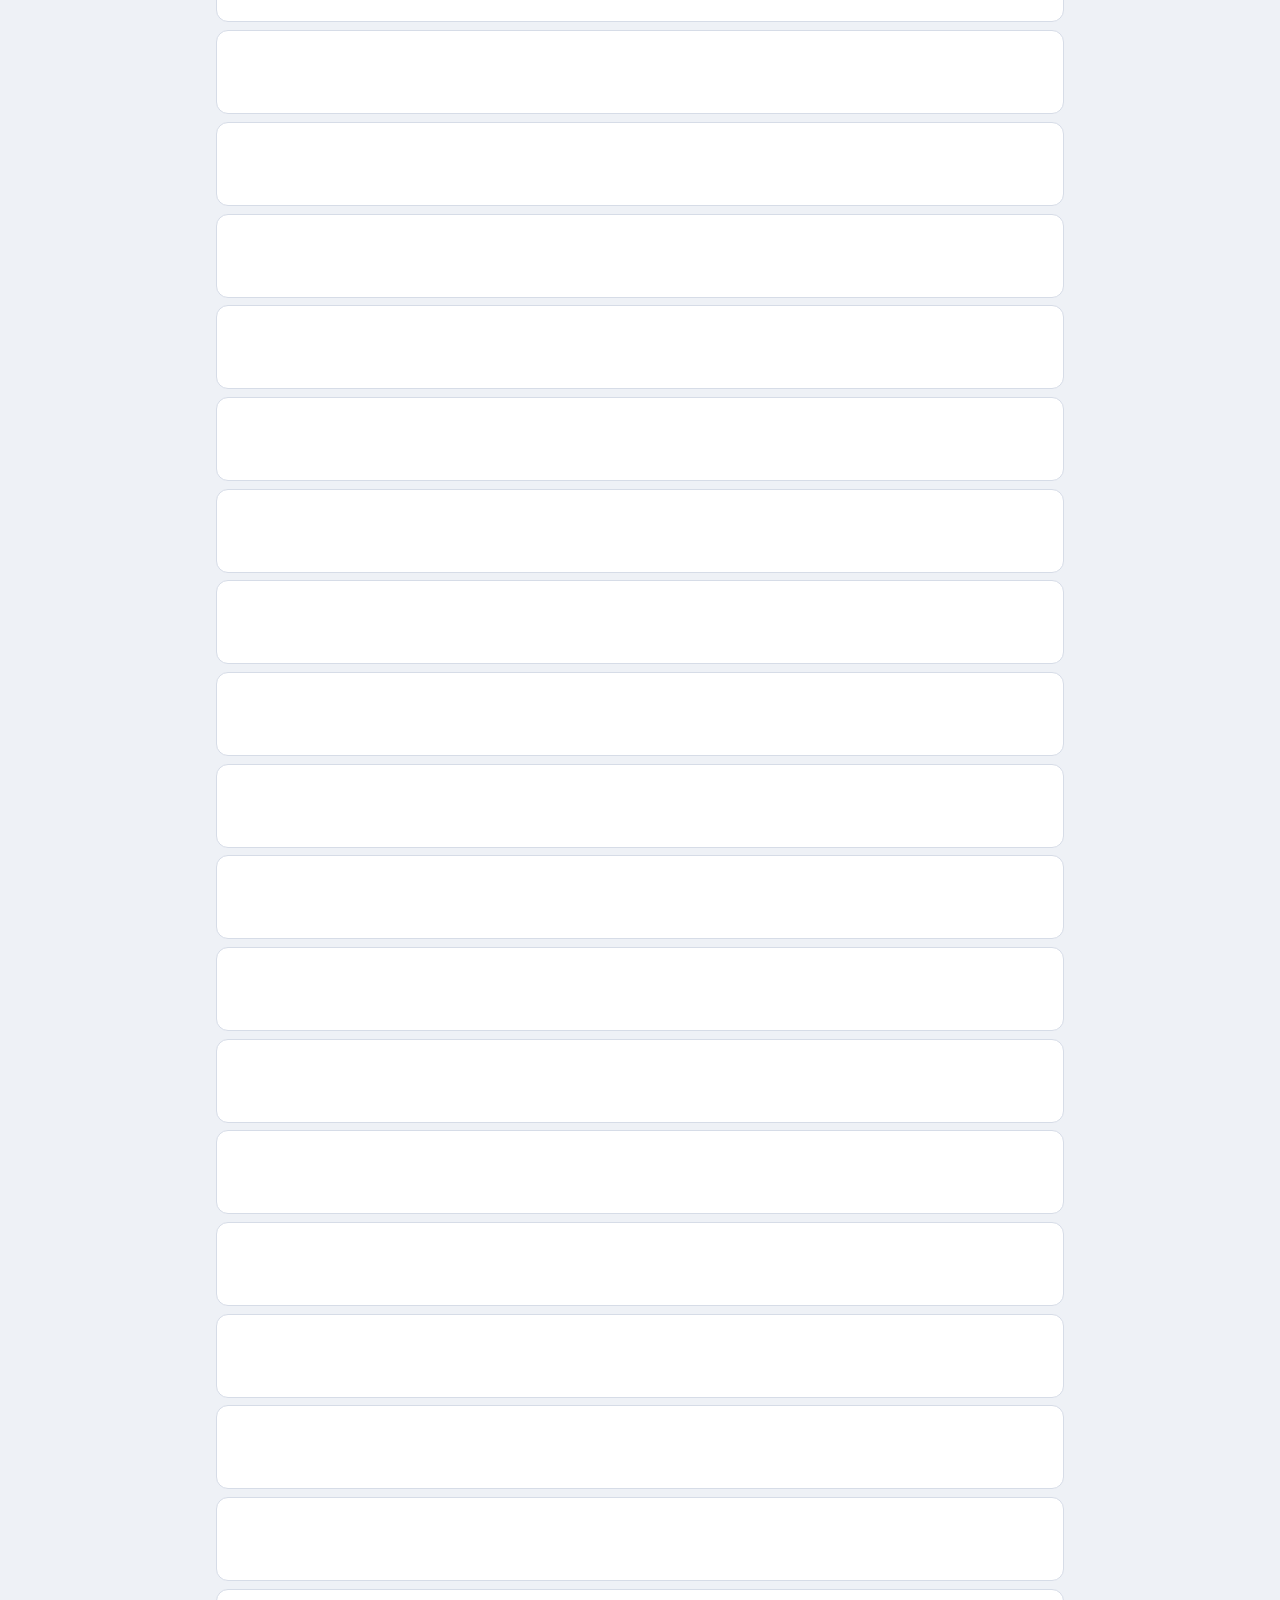
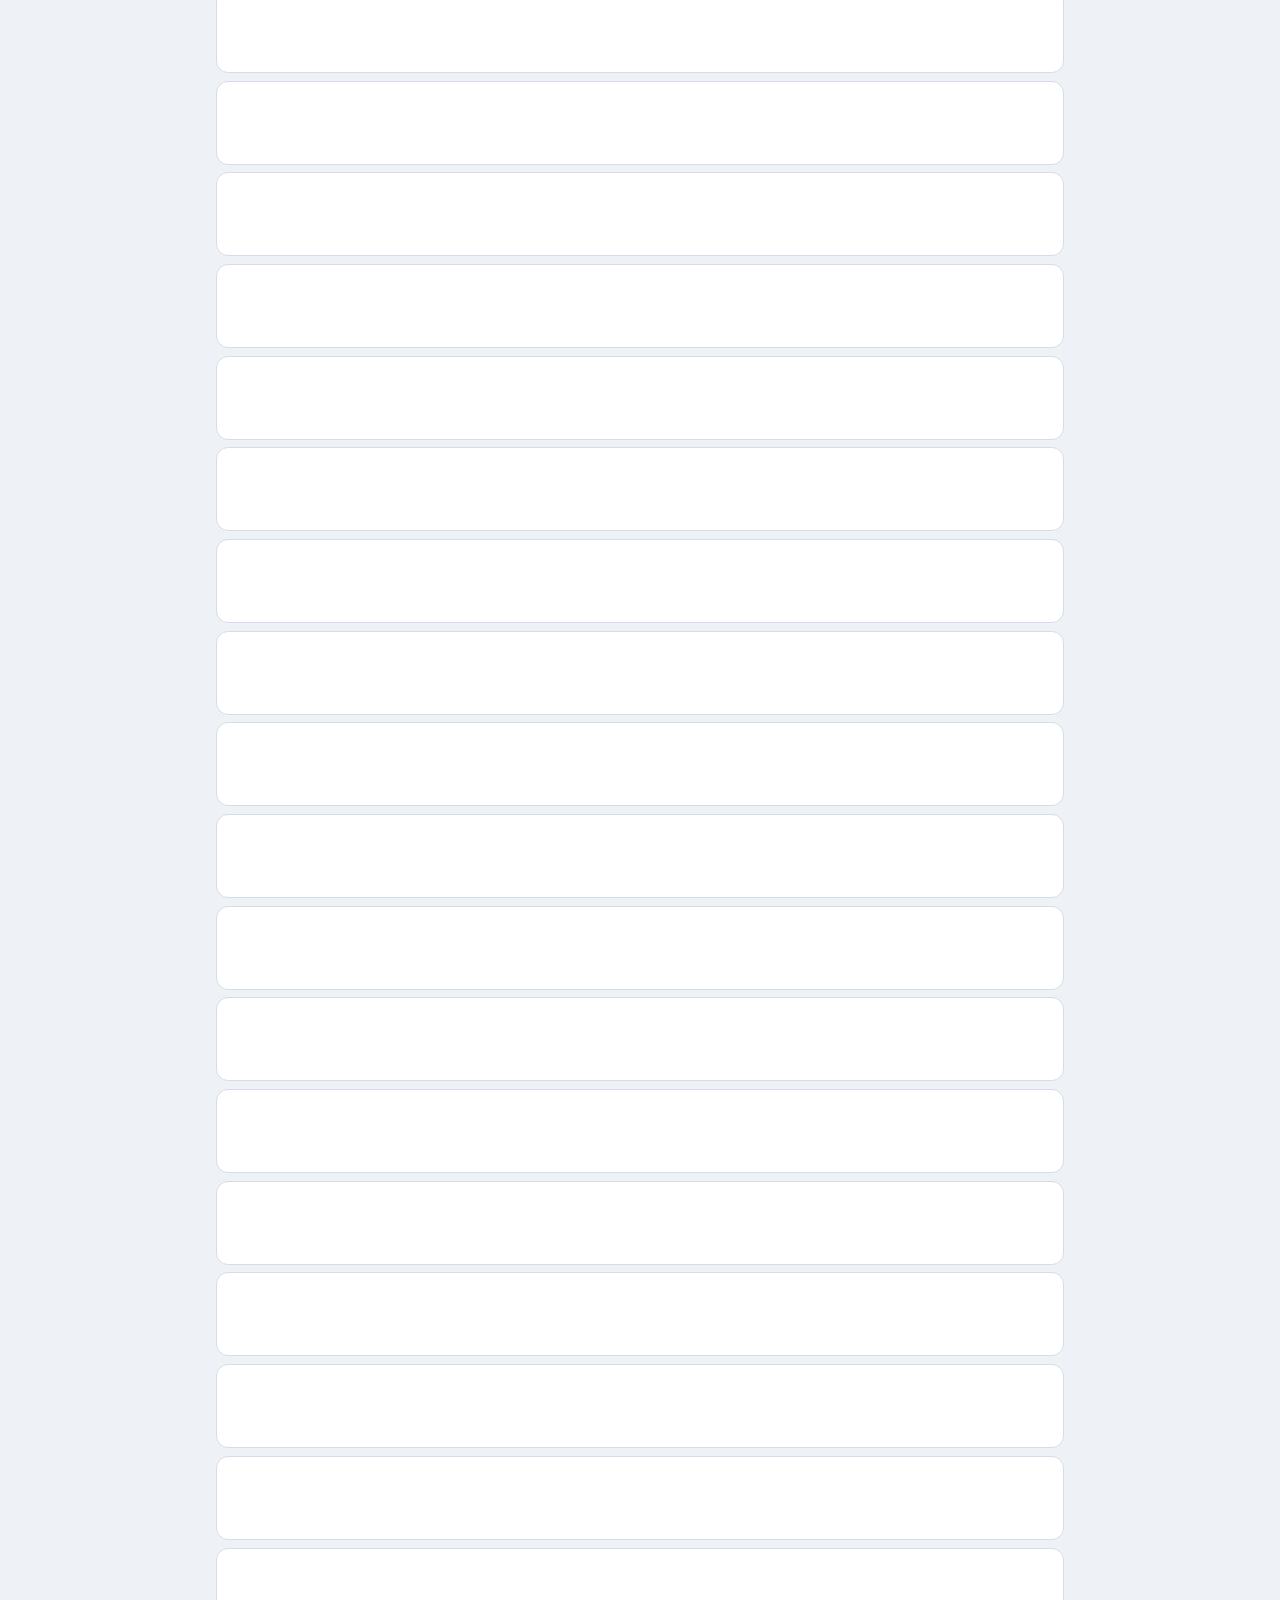
==== commit 5a64ab2b: "Library: Tidy-up filter for the games you went through in the tidy-up Co-Authored-By: Claude Opus 5." ====
--- a/docs/index.html
+++ b/docs/index.html
@@ -149,6 +149,7 @@
 .list > .empty { text-align: center; padding: 32px 0; }
 @media (max-width: 420px) { .game > button { grid-template-columns: 48px 1fr auto; gap: 10px; padding: 10px; } .cover { width: 48px; height: 48px; }
   .scores { gap: 4px; } .scores .mc, .myscore { width: 36px; height: 36px; font-size: 17px; } }
+.tidytag { font-size: 12px; font-weight: 600; color: var(--muted); }
 </style>
 
 <main class="wrap" id="main">
@@ -341,9 +342,9 @@
 // Finished (platinum, 100% or Beaten) but not rated yet
 const toRate = x => (x.status === "completed" || x.status === "beaten") && !ratingOf(x);
 function renderChips() {
-  const count = s => s === "all" ? DATA.games.length : s === "torate" ? DATA.games.filter(toRate).length : s === "easyplat" ? DATA.games.filter(easyPlat).length : DATA.games.filter(x => x.status === s).length;
-  const chips = { ...STATUS, ...(count("easyplat") ? { easyplat: "🏆 Easy platinum" } : {}), ...(count("torate") ? { torate: "To rate" } : {}) };
-  if ((state.status === "torate" || state.status === "easyplat") && !count(state.status)) state.status = "all";
+  const count = s => s === "all" ? DATA.games.length : s === "torate" ? DATA.games.filter(toRate).length : s === "easyplat" ? DATA.games.filter(easyPlat).length : s === "tidied" ? DATA.games.filter(tidied).length : DATA.games.filter(x => x.status === s).length;
+  const chips = { ...STATUS, ...(count("easyplat") ? { easyplat: "🏆 Easy platinum" } : {}), ...(count("tidied") ? { tidied: "🧹 Tidy-up" } : {}), ...(count("torate") ? { torate: "To rate" } : {}) };
+  if (["torate", "easyplat", "tidied"].includes(state.status) && !count(state.status)) state.status = "all";
   $("chips").innerHTML = Object.entries(chips).map(([k, v]) =>
     `<button class="chip${k === "torate" ? " torate" : ""}" data-s="${k}" aria-pressed="${state.status === k}">${v}<small>${count(k)}</small></button>`).join("");
 }
@@ -362,13 +363,16 @@
   platShort: (a, b) => (platOf(a)?.hours ?? 9999) - (platOf(b)?.hours ?? 9999) || (platOf(a)?.difficulty ?? 99) - (platOf(b)?.difficulty ?? 99),
 };
 const platOf = x => x.platinum || x.base_status === "completed" ? null : GP.diffOf(x)?.combined || null;
+let TIDIED = new Map();
+const tidied = x => TIDIED.has(x.name) && (TIDIED.get(x.name).act === "Kept" || x.status === "dropped");   // undone drops leave the filter
+const tidyTag = x => state.status === "tidied" && tidied(x) ? `<span class="tidytag">${TIDIED.get(x.name).act} in tidy-up</span>` : "";
 // "Easy platinum": rated 3.5/10 or less by the guides, not finished and not dropped
 const easyPlat = x => x.status !== "dropped" && platOf(x)?.difficulty != null && platOf(x).difficulty <= 3.5;
 
 function visibleRows() {
   const q = state.q.trim().toLowerCase();
   return DATA.games
-    .filter(x => state.status === "all" || (state.status === "torate" ? toRate(x) : state.status === "easyplat" ? easyPlat(x) : x.status === state.status))
+    .filter(x => state.status === "all" || (state.status === "torate" ? toRate(x) : state.status === "easyplat" ? easyPlat(x) : state.status === "tidied" ? tidied(x) : x.status === state.status))
     .filter(x => !q || x.name.toLowerCase().includes(q) || (x.genres || []).some(gn => gn.toLowerCase().includes(q)))
     .sort(SORTS[state.sort]);
 }
@@ -390,7 +394,7 @@
         <span class="cover">${pic(x.image, x.name)}${state.selecting ? '<span class="check"></span>' : ""}</span>
         <span class="main">
           <span class="name">${esc(x.name)}</span>
-          <span class="meta"><span class="pill st-${x.status}">${STATUS_LABEL[x.status]}</span><span class="num">${hrs}</span>${beat(x)}${platLine(x)}</span>
+          <span class="meta"><span class="pill st-${x.status}">${STATUS_LABEL[x.status]}</span><span class="num">${hrs}</span>${beat(x)}${tidyTag(x)}${platLine(x)}</span>
           ${prog}
         </span>
         <span class="scores">${myScore(x)}<span class="sc"><span class="mc ${mcClass(x.metacritic)}" title="${x.metacritic == null ? "No Metacritic score found" : "Metacritic score" + ({ rawg: ", via RAWG", wikidata: ", via Wikidata", wikipedia: ", via Wikipedia", manual: ", entered by you" }[x.metacritic_source] || "")}">${x.metacritic ?? "–"}</span><small>MC</small></span></span>
@@ -576,6 +580,11 @@
   let flags = DATA.isSample ? SAMPLE_FLAGS : {};
   if (!DATA.isSample) try { const f = await fetch("flags.json", { cache: "no-store" }); if (f.ok) flags = await f.json(); } catch {}
   applyFlags(DATA.games, flags);
+  // games you went through in the backlog tidy-up (Play next): dropped ones carry "via: tidy-up", kept ones are in tidy.json
+  let tidy = { kept: {} };
+  if (!DATA.isSample) try { const r = await fetch("tidy.json", { cache: "no-store" }); if (r.ok) tidy = await r.json(); } catch {}
+  TIDIED = new Map([...Object.entries(flags).filter(([, f]) => f.via === "tidy-up" && f.flag === "dropped").map(([n, f]) => [n, { act: "Dropped", at: f.at }]),
+    ...Object.entries(tidy.kept || {}).map(([n, at]) => [n, { act: "Kept", at }])]);
   if (!DATA.isSample) try { const r = await fetch("ratings.json", { cache: "no-store" }); if (r.ok) RATINGS = await r.json(); } catch {}
   if (!DATA.isSample) try { const r = await fetch("queue.json", { cache: "no-store" }); if (r.ok) QUEUE = await r.json(); } catch {}
   GP.ratings = RATINGS; GP.queue = QUEUE;
--- a/docs/app.css
+++ b/docs/app.css
@@ -194,6 +194,7 @@
    there so nothing scrolls into the system's blurred edge */
 body::before { content: ""; position: fixed; inset: 0 0 auto; height: var(--safe-top); background: var(--bg); z-index: 50; pointer-events: none; }
 .wrap { padding-top: calc(12px + var(--safe-top)); }
+.standalone .wrap { padding-top: calc(28px + var(--safe-top)); }   /* installed app: clear of the iOS 26 soft blur under the status bar */
 .subnav { top: var(--safe-top); }
 
 .vh { position: absolute !important; width: 1px; height: 1px; overflow: hidden; clip: rect(0 0 0 0); white-space: nowrap; }
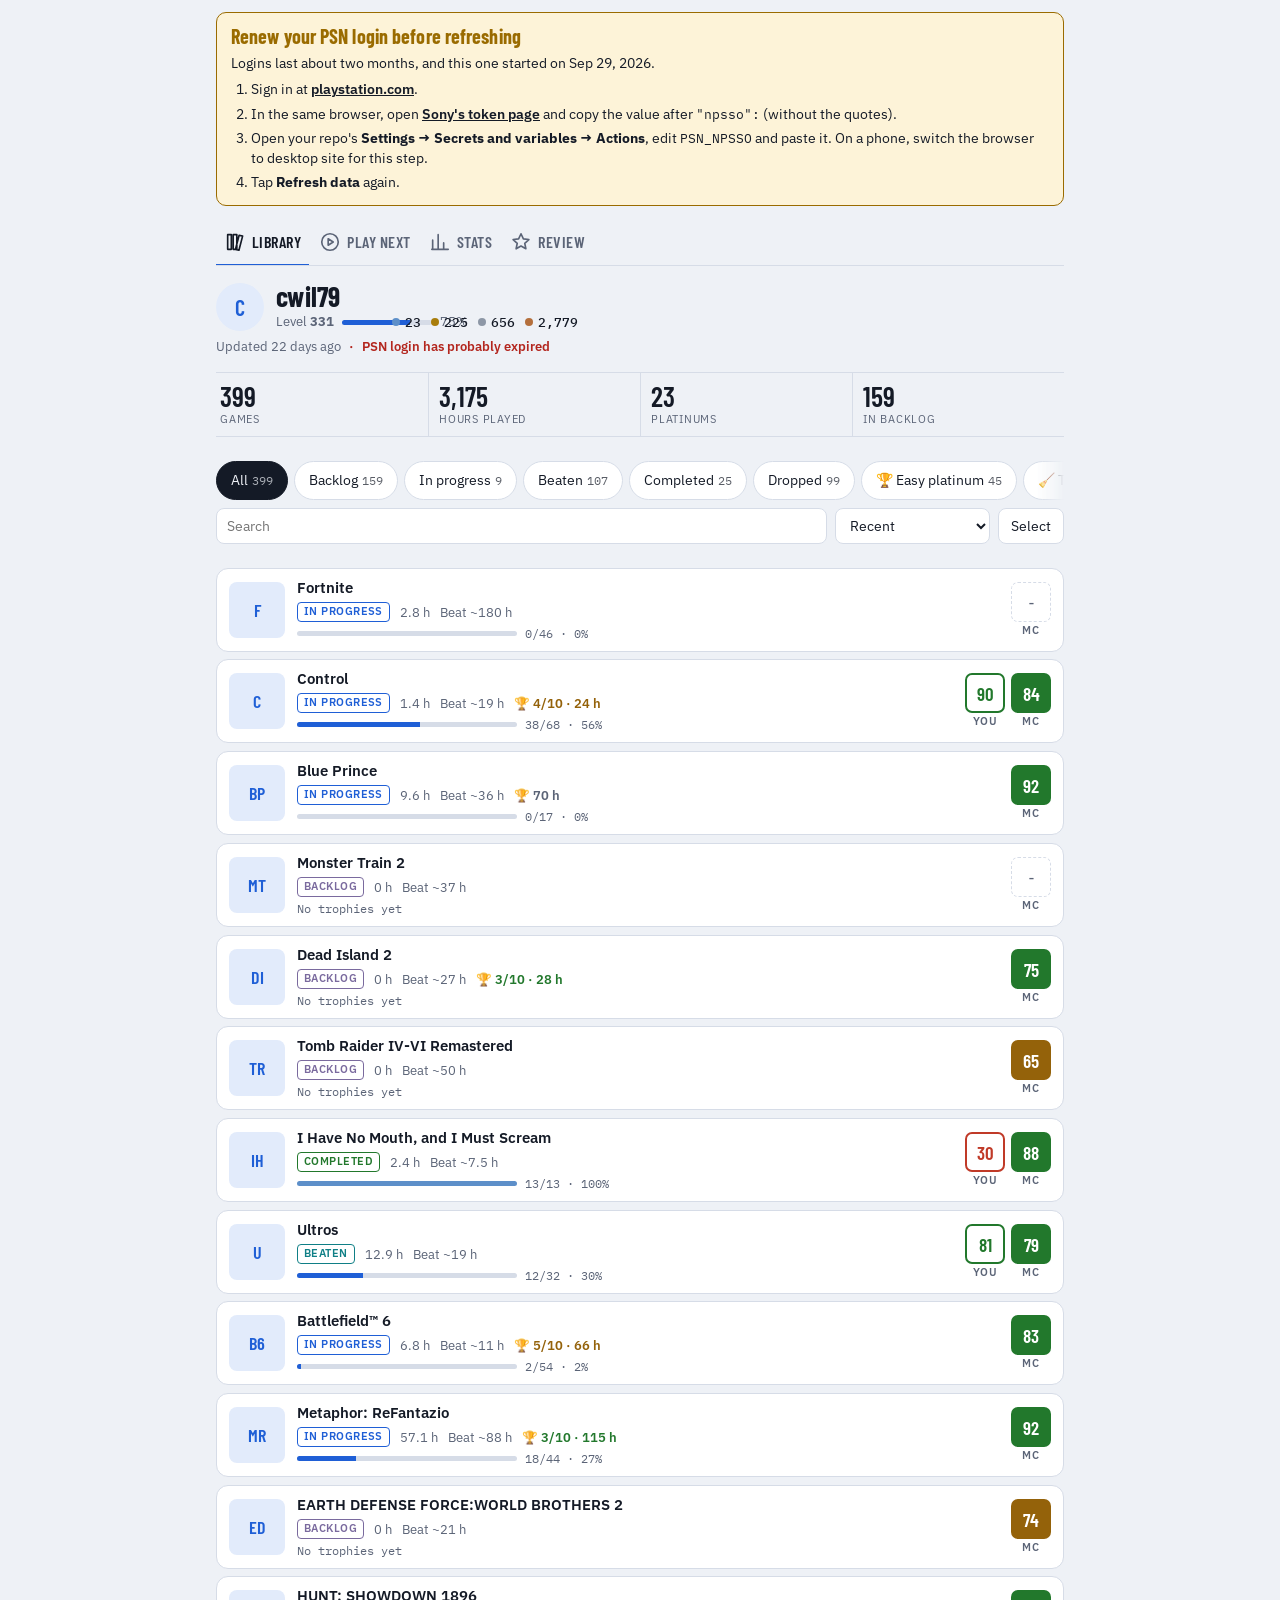
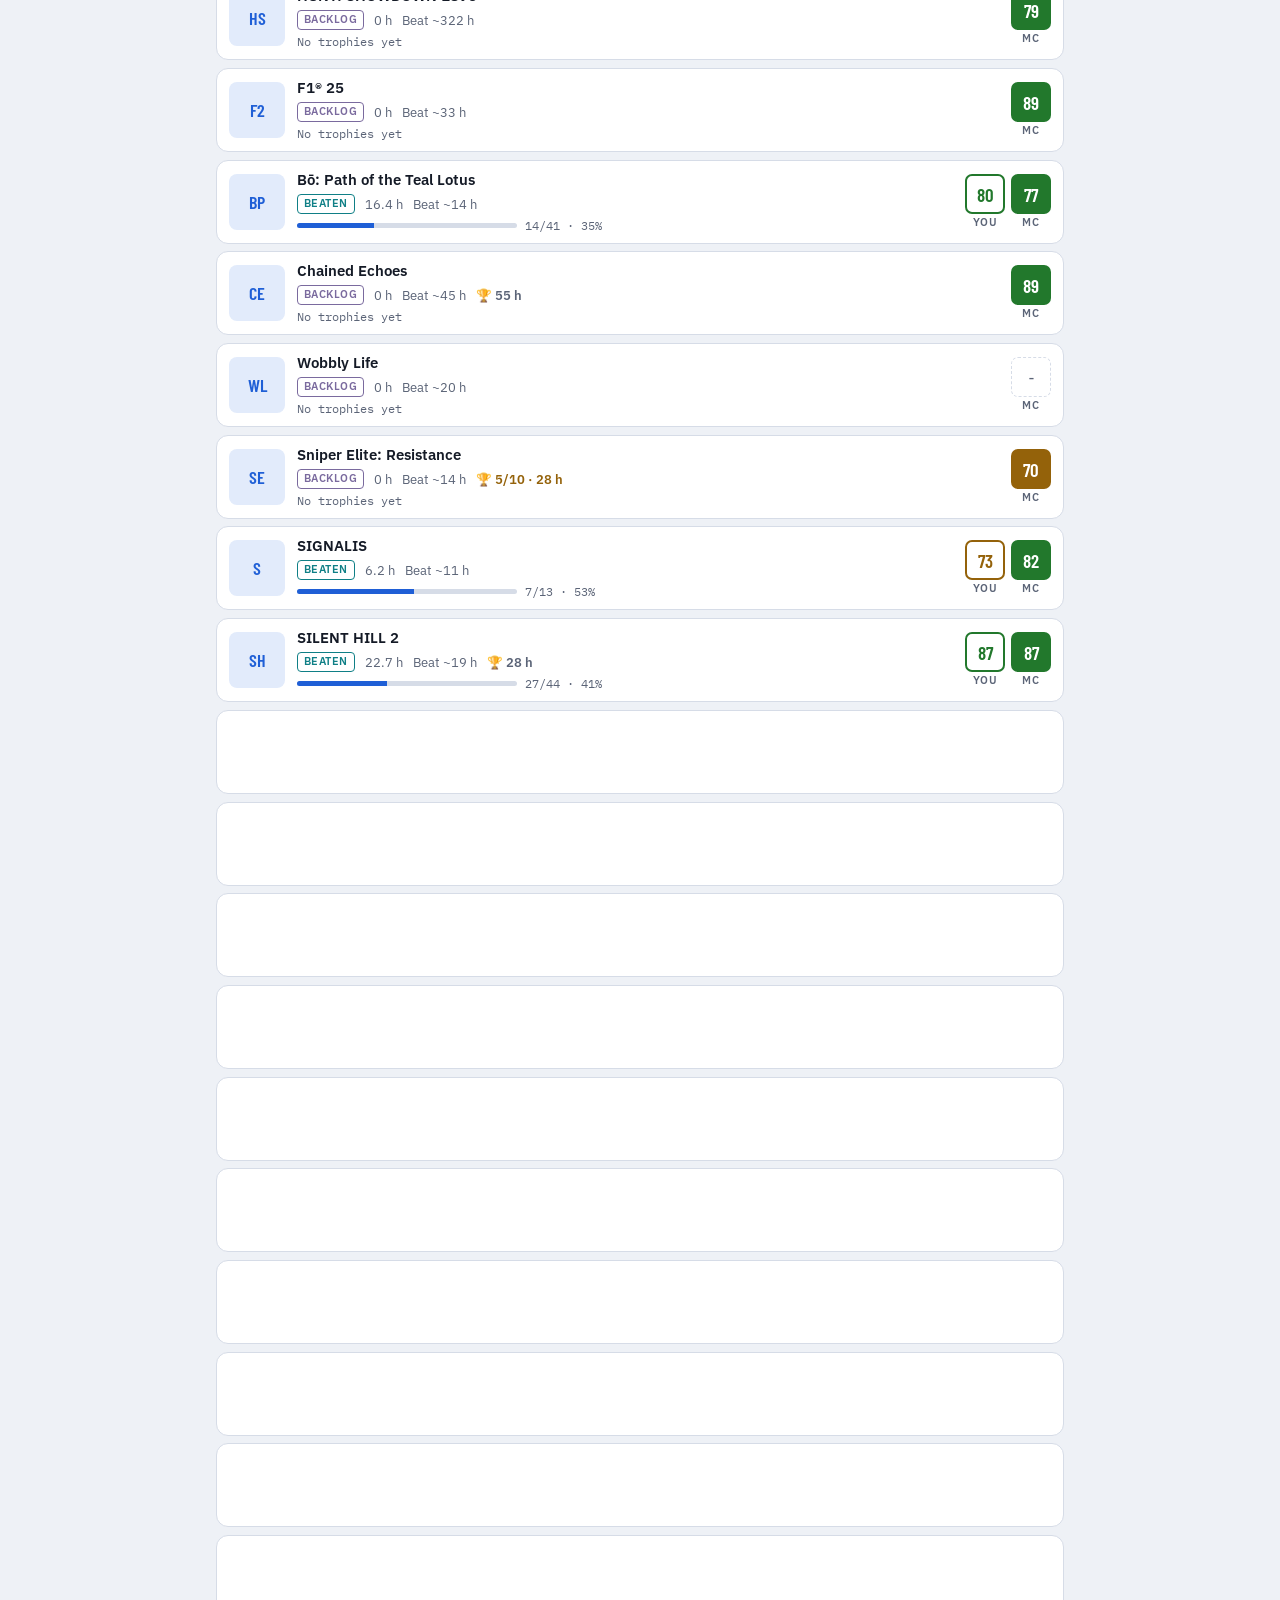
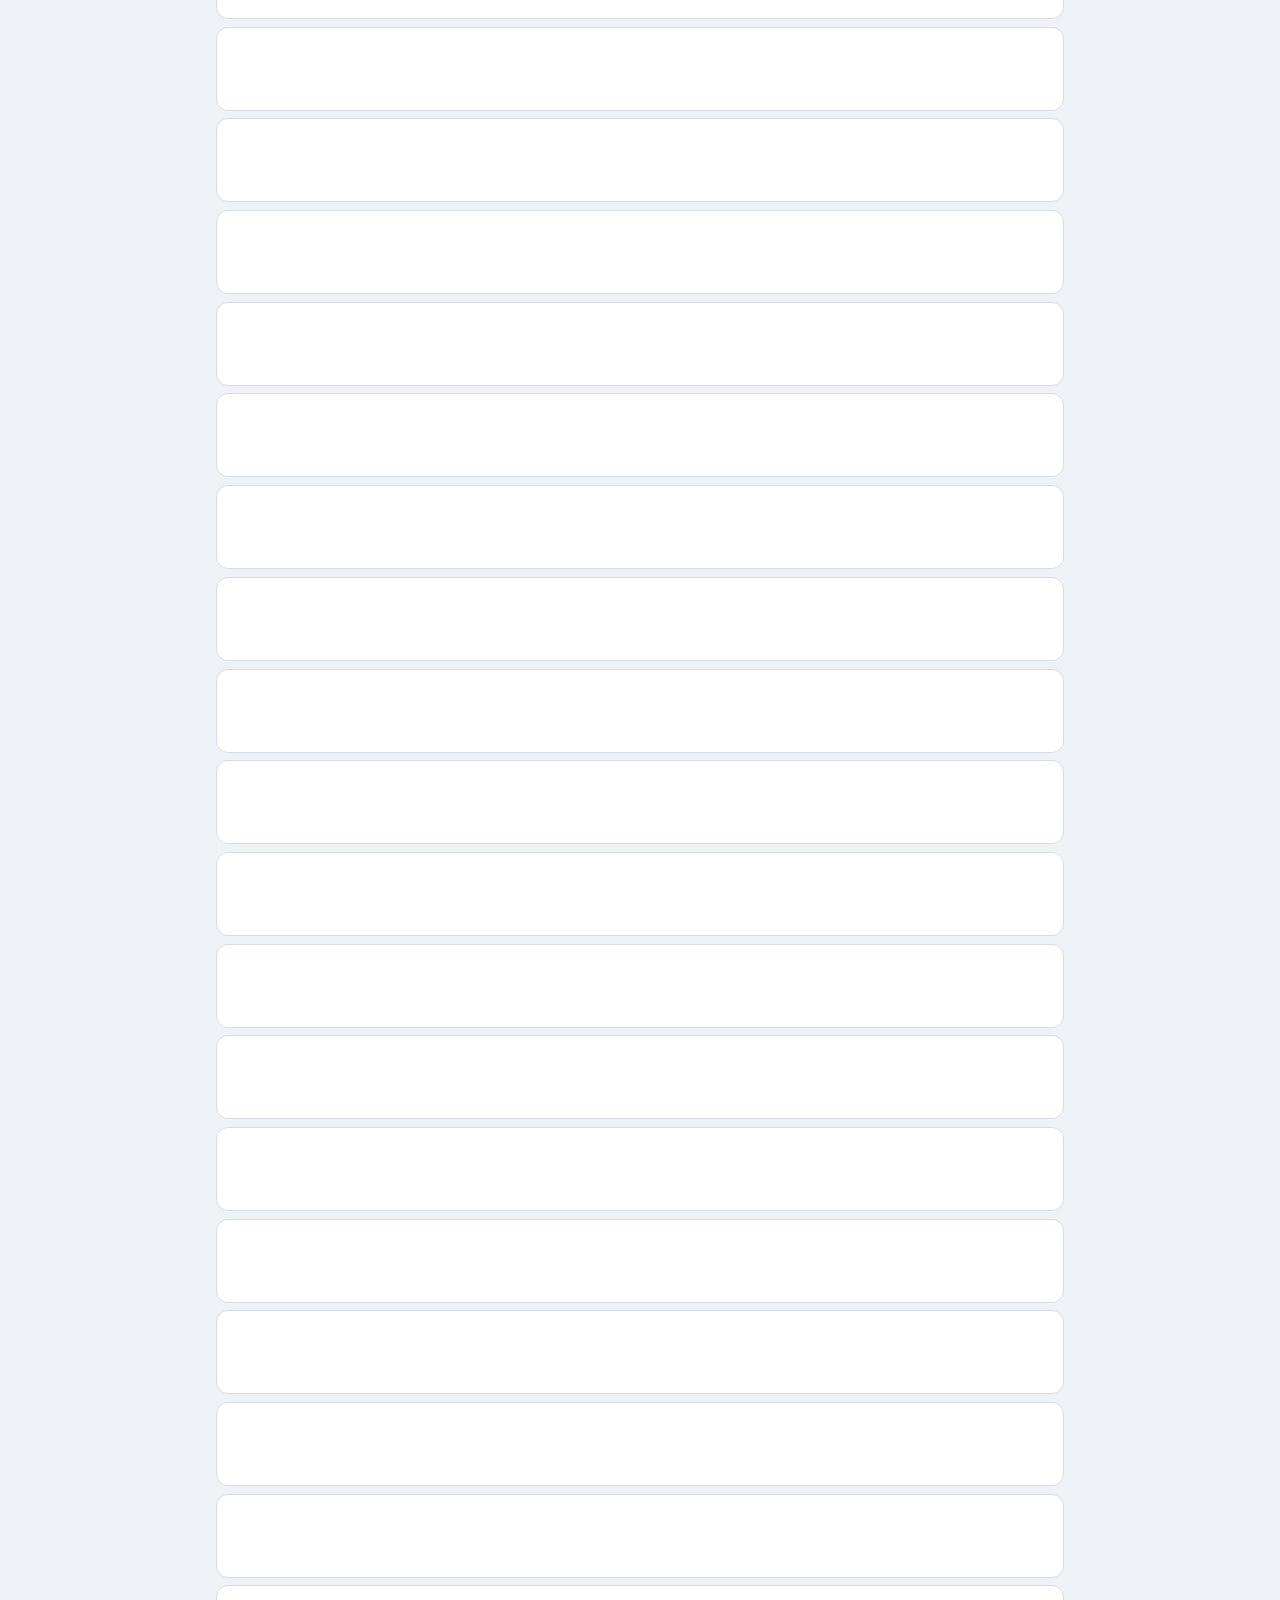
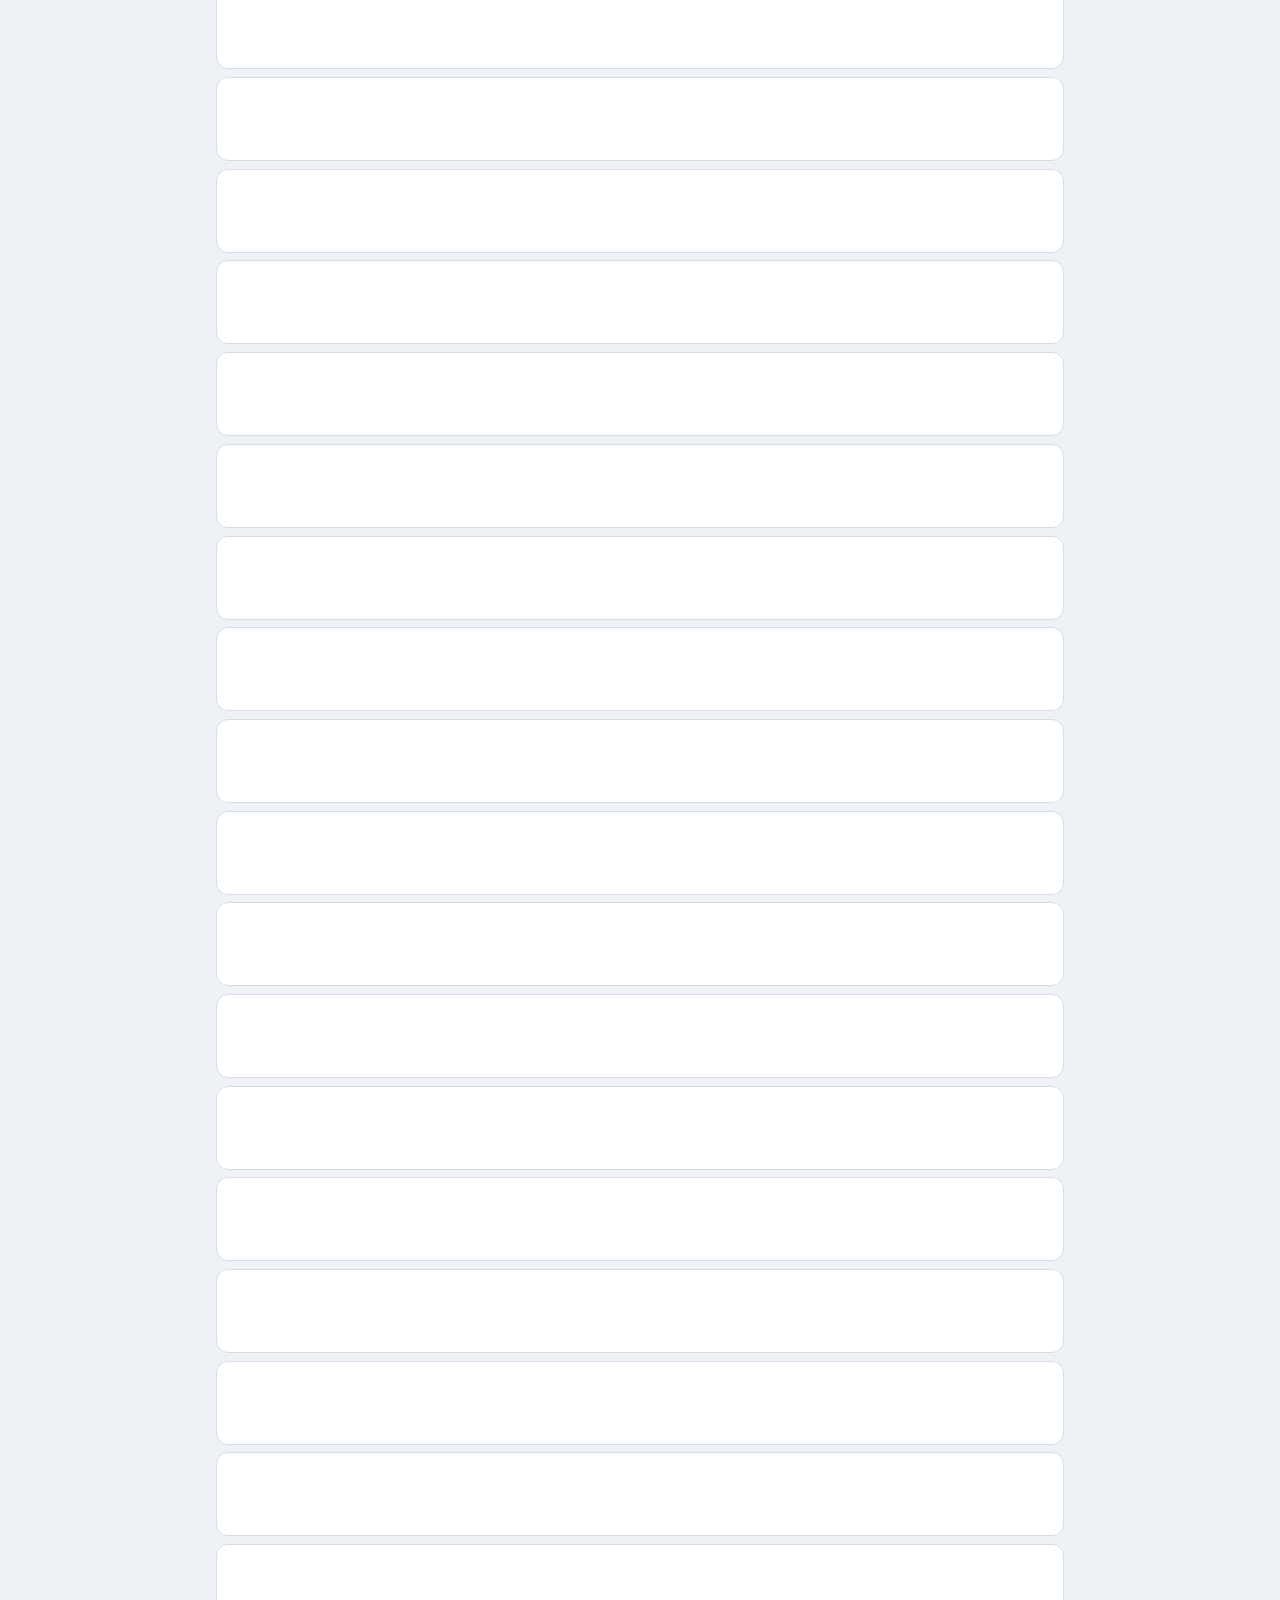
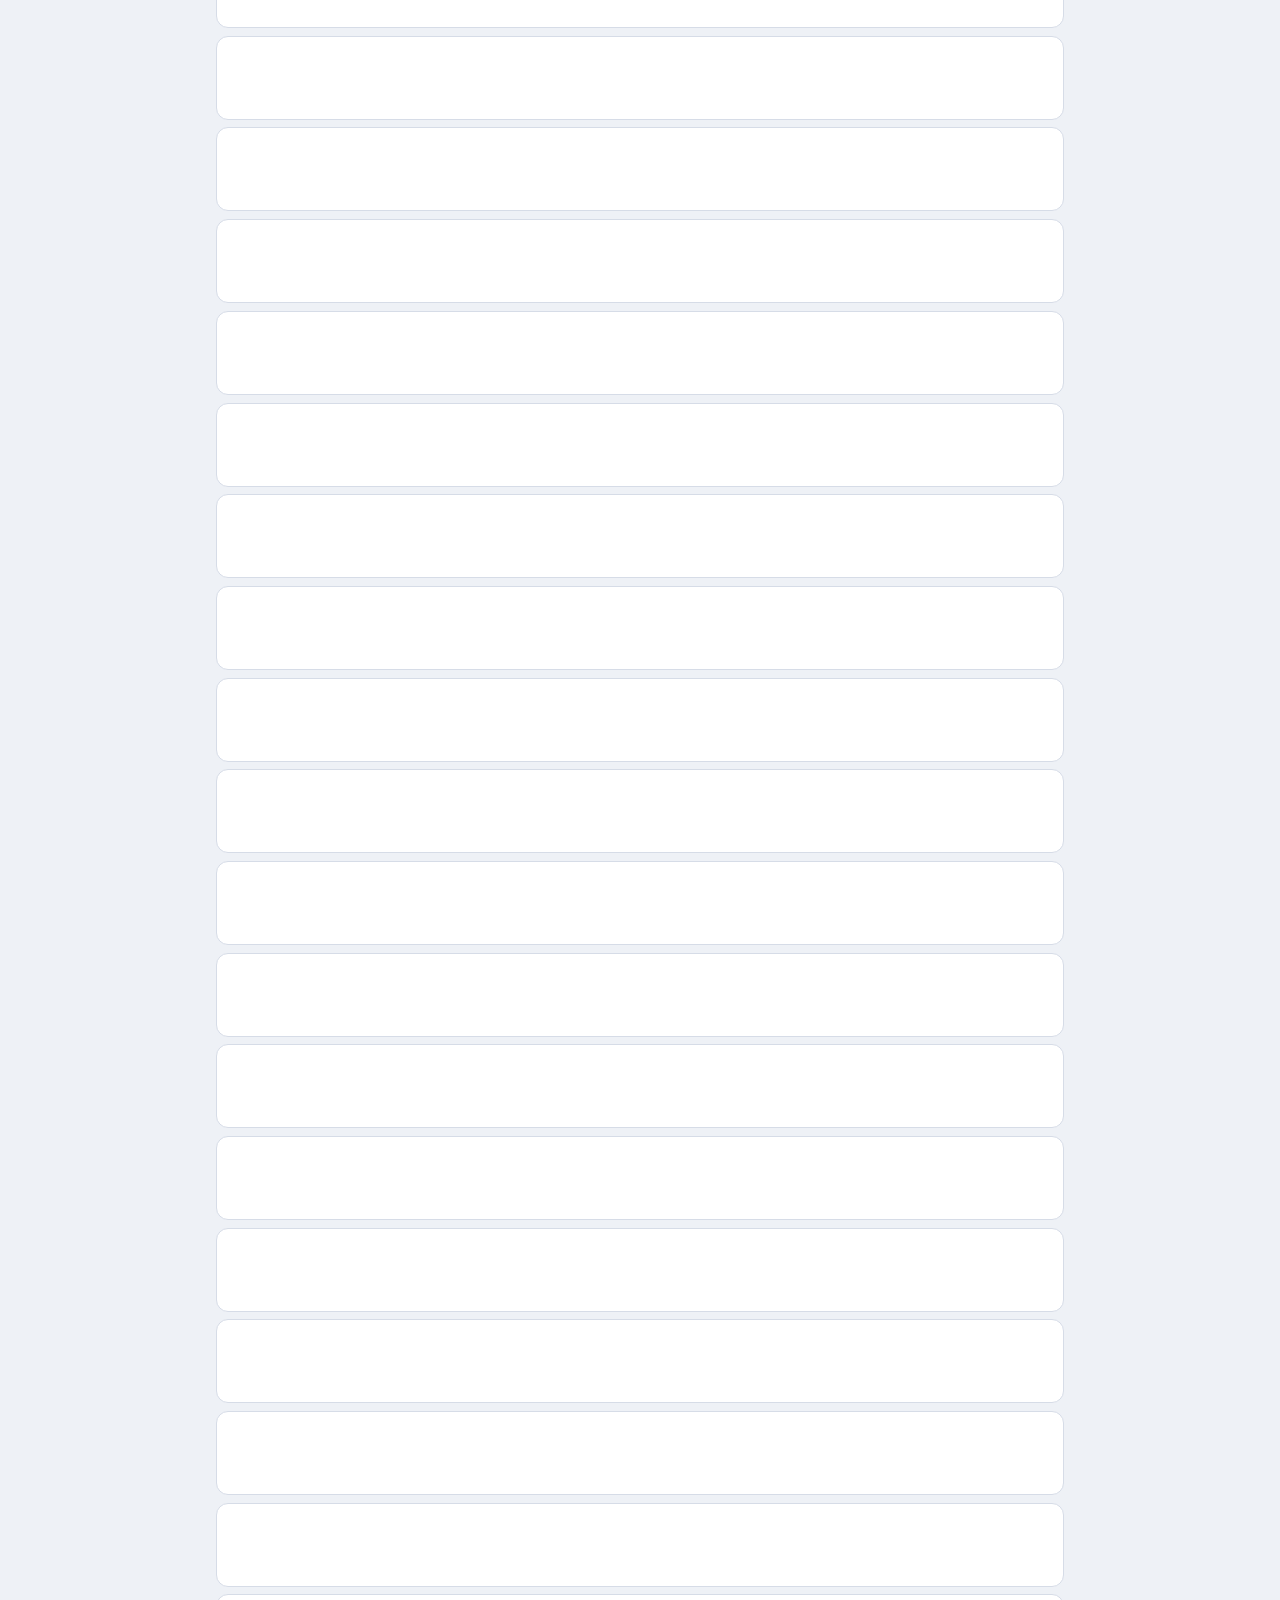
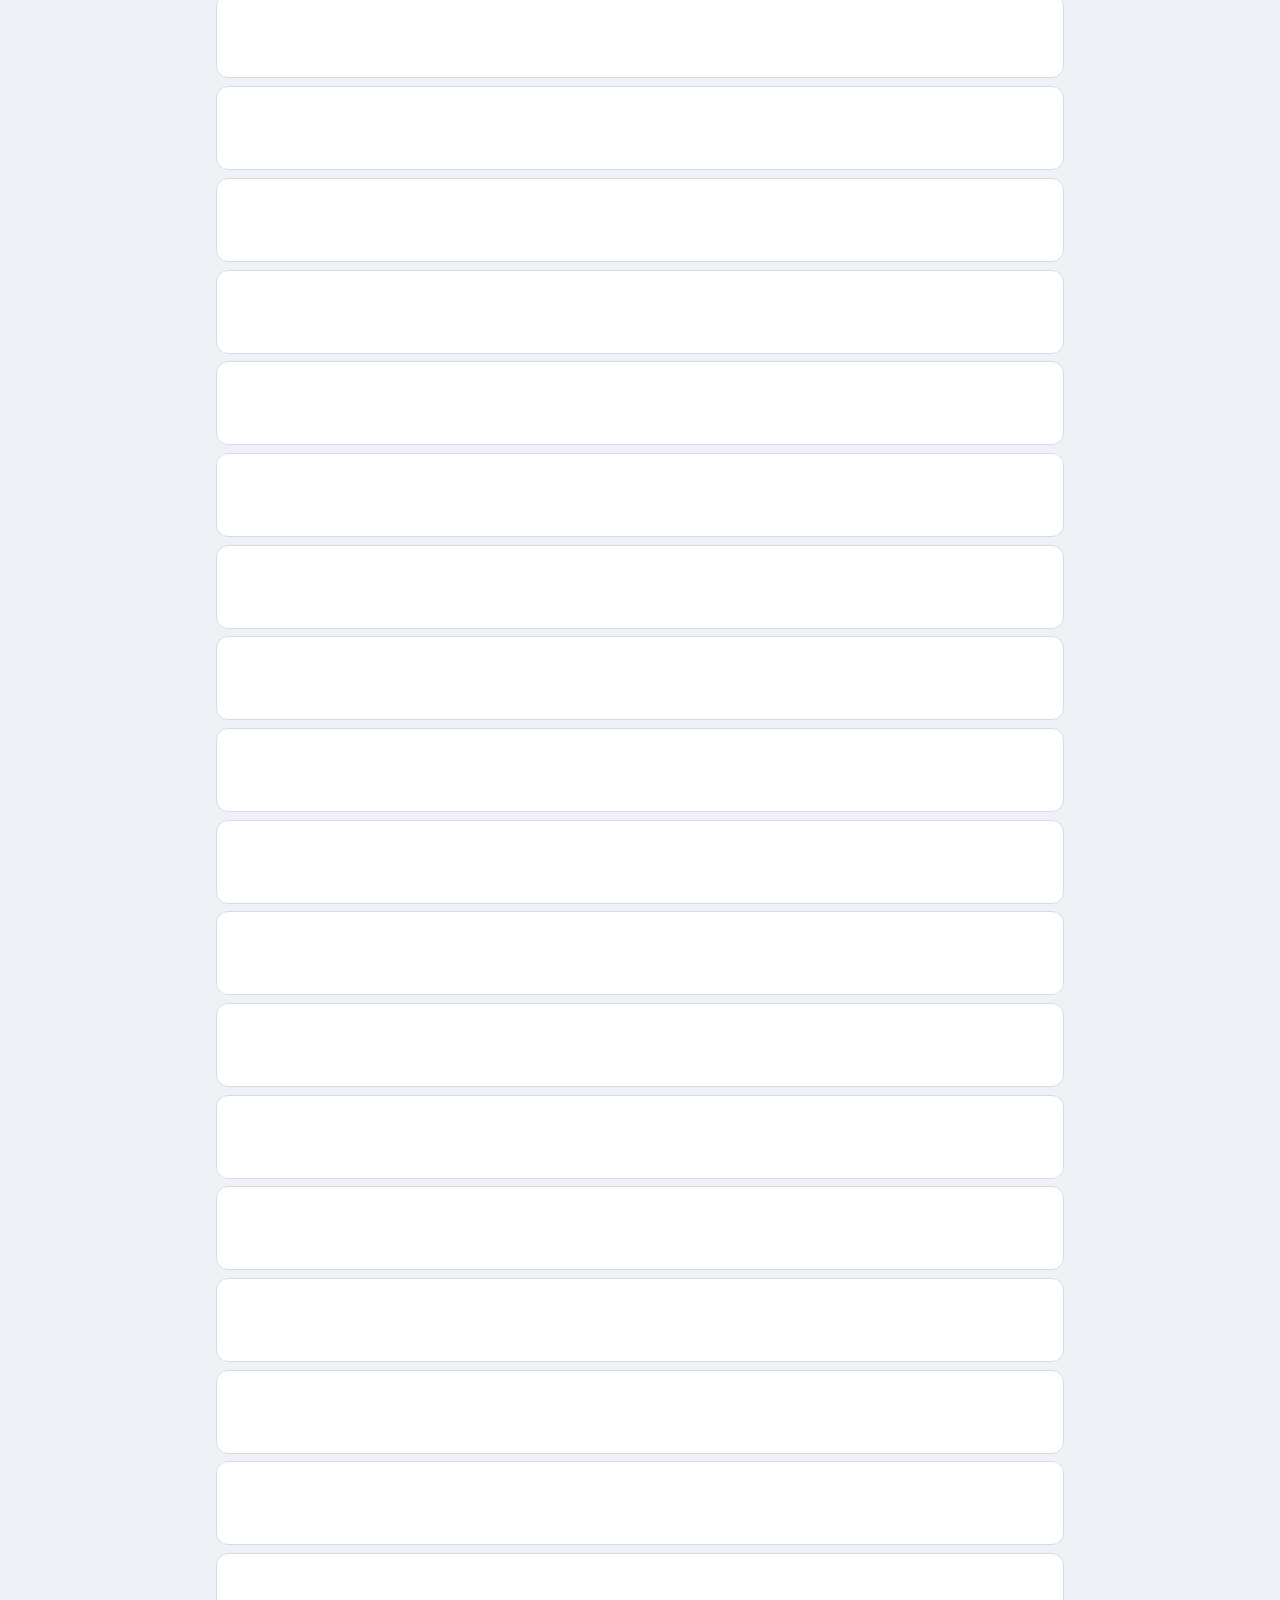
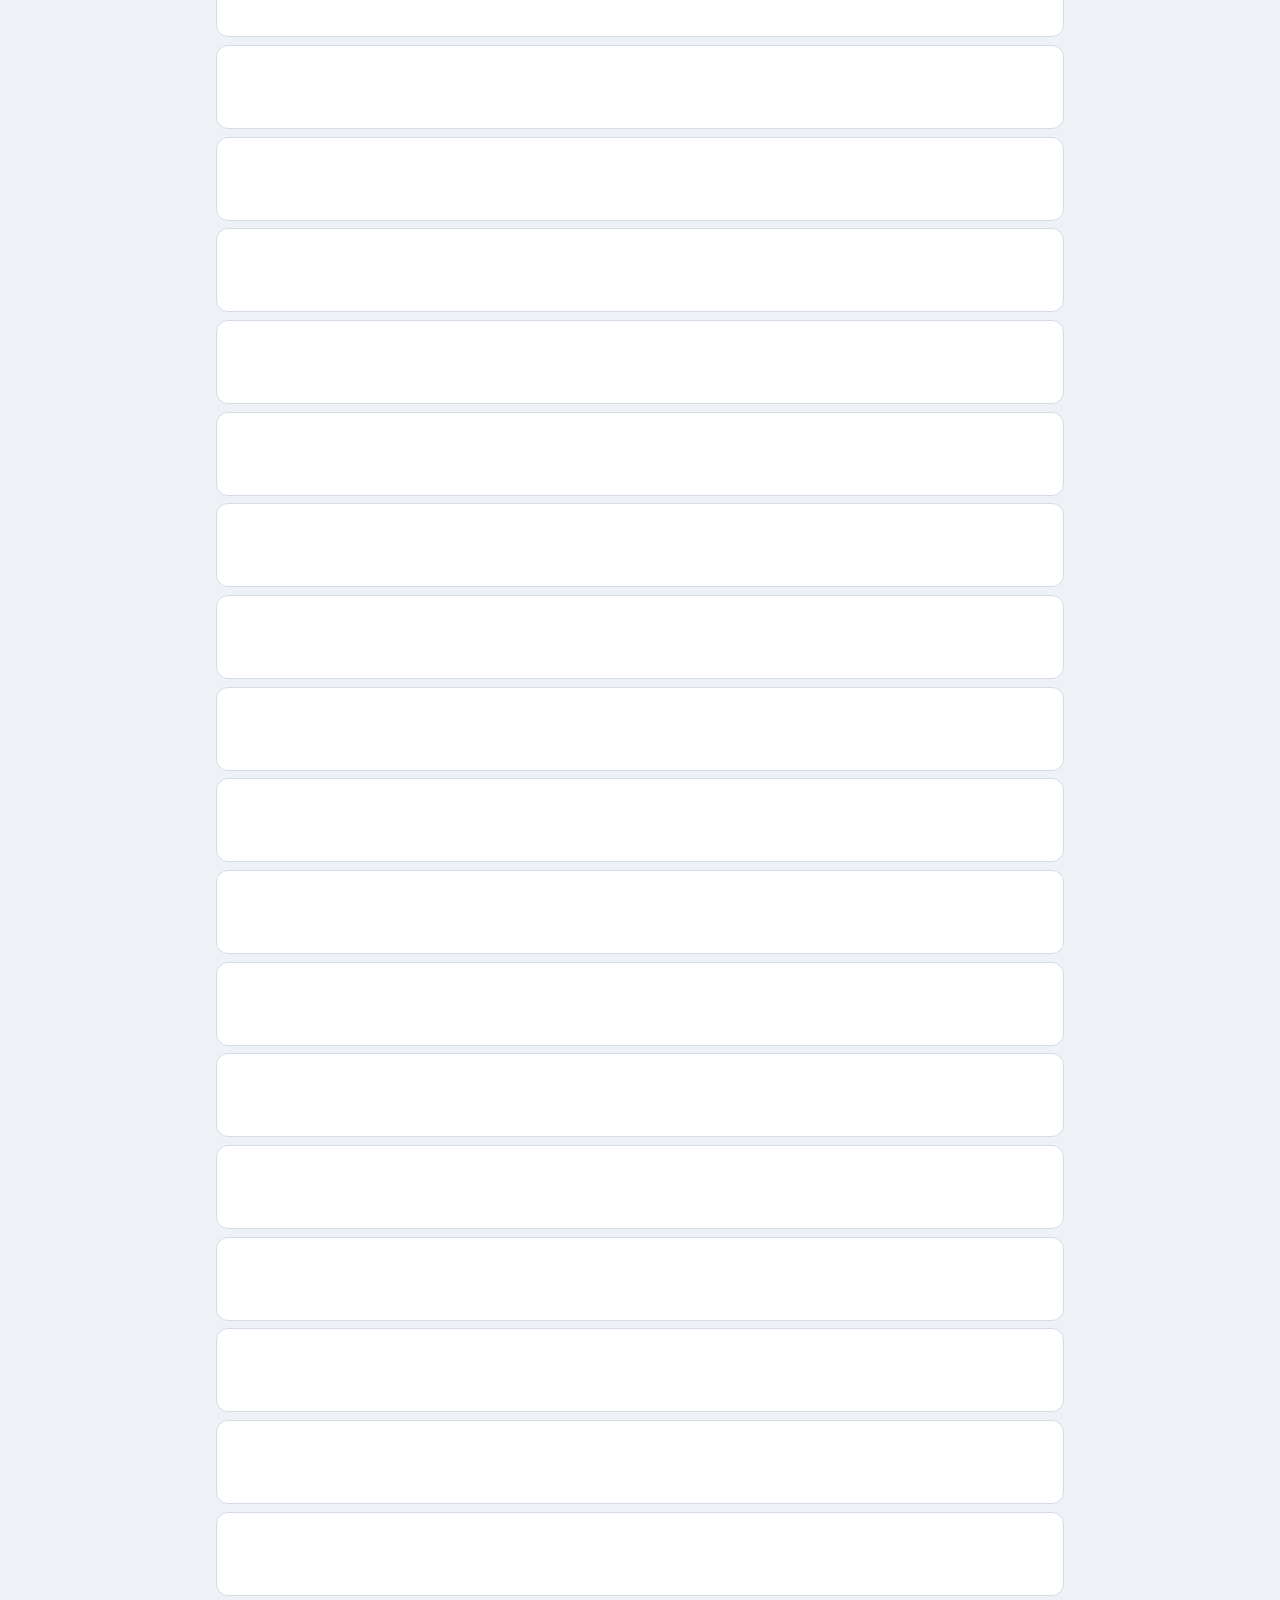
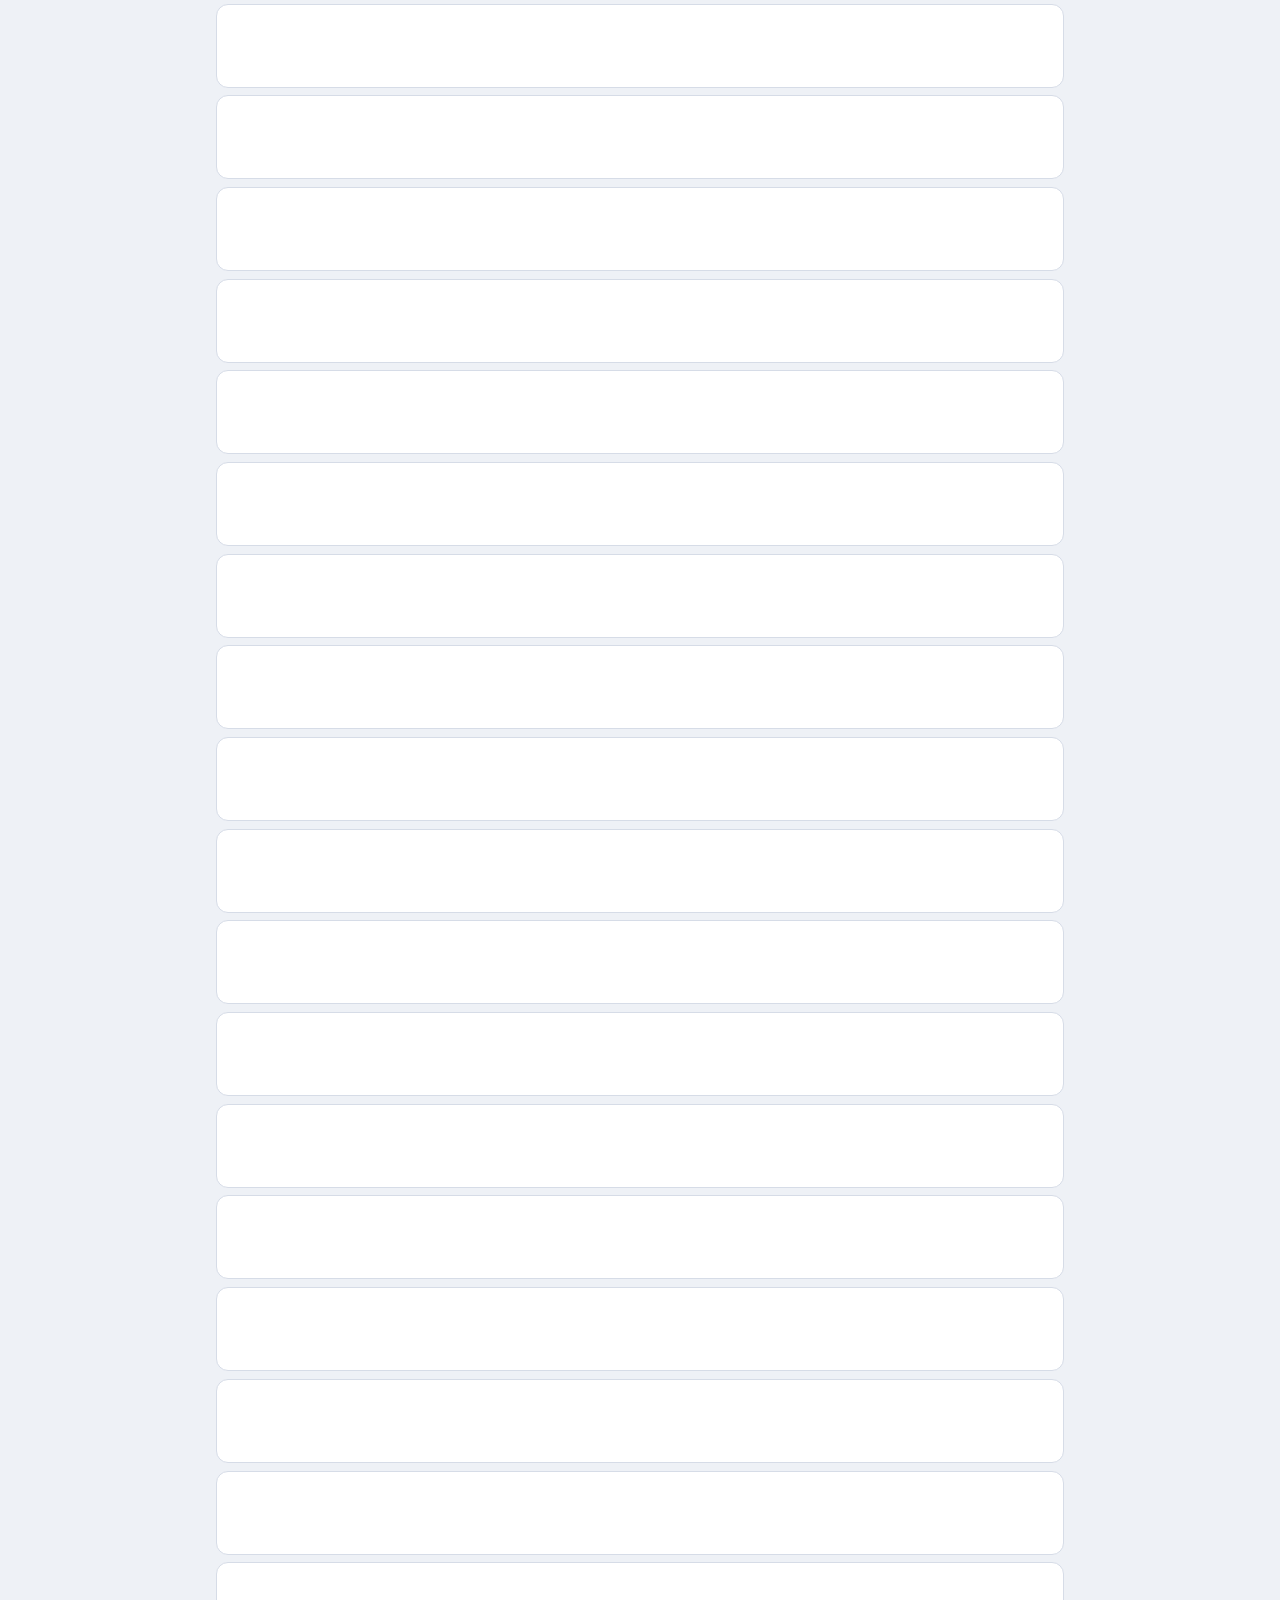
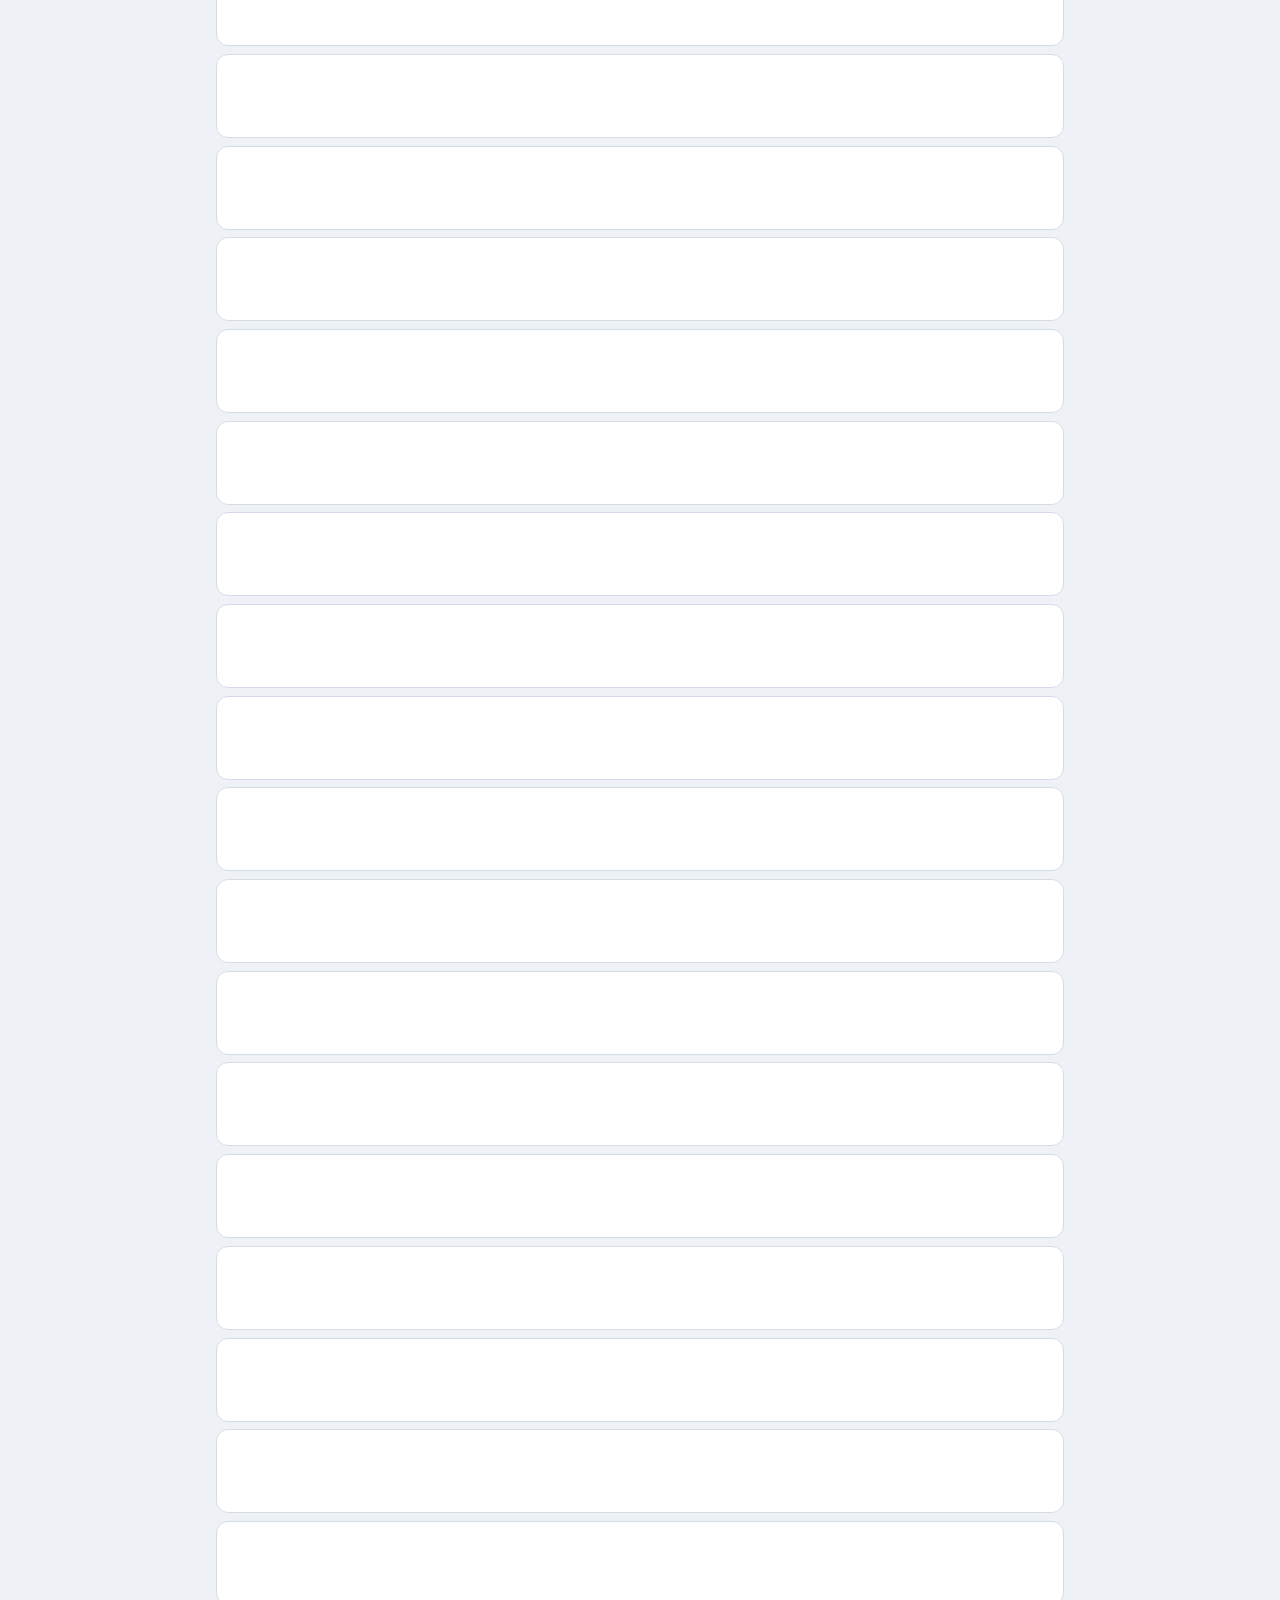
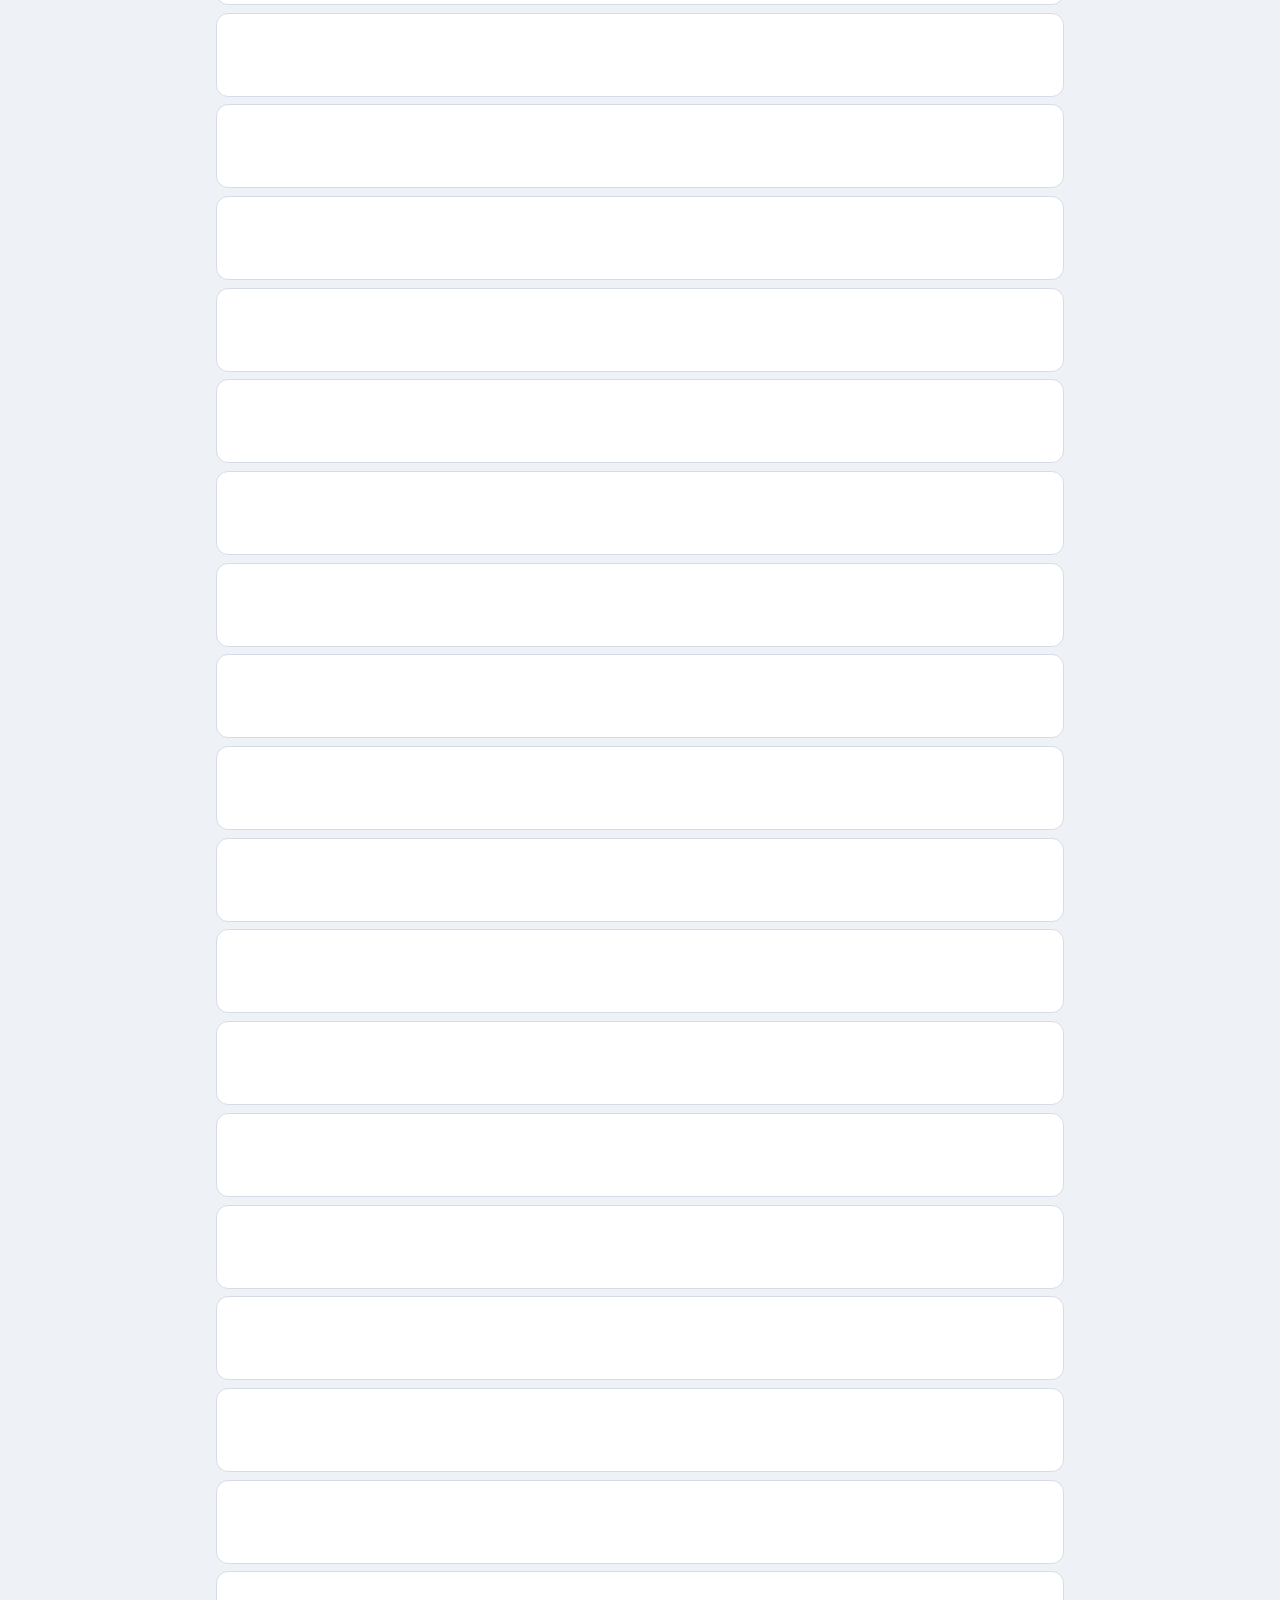
==== commit dd6c6f64: "Trophy progress: bars in the trophy list, Almost there on Play next PSN's per-trophy counters (alrea" ====
--- a/docs/index.html
+++ b/docs/index.html
@@ -112,6 +112,10 @@
 .tl-sub { font: 600 12px var(--body); color: var(--muted); text-transform: uppercase; letter-spacing: .08em; margin-top: 4px; }
 .trophy { display: grid; grid-template-columns: 40px 1fr auto; gap: 10px; align-items: center; }
 .trophy.got .ticon img { box-shadow: 0 0 0 2px var(--st-done); }
+.tprog { display: flex; align-items: center; gap: 8px; margin-top: 5px; font-size: 12.5px; color: var(--muted); }
+.tprog .bar { flex: 0 1 140px; height: 5px; background: var(--line); border-radius: 3px; overflow: hidden; }
+.tprog .num { white-space: nowrap; }
+.tprog .bar i { display: block; height: 100%; min-width: 2px; background: var(--accent); }
 .trophy:not(.got) .ticon img { filter: grayscale(1); opacity: .6; }
 .ticon { width: 40px; height: 40px; border-radius: 6px; overflow: hidden; background: var(--accent-soft); }
 .ticon img { width: 100%; height: 100%; object-fit: cover; border-radius: 6px; }
@@ -474,7 +478,7 @@
       <summary>Trophy list <span class="note">${total} trophies${missing ? ` · ${missing} missing` : " · all earned"}</span></summary><div class="tl-inner">
       <div class="tl-head"><a class="tguide" href="${listGuideUrl(x.name)}" target="_blank" rel="noopener">Trophy guide</a>
         <span class="seg" role="group" aria-label="Show trophies">${[["all", "All"], ["missing", "Missing"], ["earned", "Earned"]].map(([k, l]) => `<button data-tf="${k}" aria-pressed="${state.tfilter === k}">${l}</button>`).join("")}</span>
-        <select data-ts aria-label="Sort trophies">${[["order", "Game order"], ["newest", "Newest earned first"], ["oldest", "Oldest earned first"], ["rare", "Rarest first"], ["common", "Most common first"]].map(([k, l]) => `<option value="${k}"${state.tsort === k ? " selected" : ""}>${l}</option>`).join("")}</select>
+        <select data-ts aria-label="Sort trophies">${[["order", "Game order"], ["newest", "Newest earned first"], ["oldest", "Oldest earned first"], ["rare", "Rarest first"], ["common", "Most common first"], ["progress", "Closest to done first"]].map(([k, l]) => `<option value="${k}"${state.tsort === k ? " selected" : ""}>${l}</option>`).join("")}</select>
         <select data-tw aria-label="Earned in">${[["any", "Earned any time"], ["30d", "Last 30 days"], ["90d", "Last 3 months"],
           ...[...new Set(Object.keys(x.months || {}).map(m => m.slice(0, 4)))].sort().reverse().map(y => [y, `Earned in ${y}`])]
           .map(([k, l]) => `<option value="${k}"${state.twhen === k ? " selected" : ""}>${l}</option>`).join("")}</select>
@@ -494,18 +498,22 @@
   const body = box.querySelector(".tl-body"); if (!body.isConnected) return;
   const avail = lists.filter(l => l.d);
   if (!avail.length) { body.innerHTML = `<p class="flagnote">Trophy details appear after your next refresh.</p>`; return; }
+  const tpct = t => { if (t.e || !t.p) return -1; const [d, o] = t.p.split("/").map(Number); return o > 0 ? d / o : -1; };
   const sorts = { order: (a, b) => a.id - b.id, rare: (a, b) => (a.r ?? 101) - (b.r ?? 101), common: (a, b) => (b.r ?? -1) - (a.r ?? -1),
     newest: (a, b) => (b.at || "").localeCompare(a.at || "") || a.id - b.id,          // not-earned trophies go last
+    progress: (a, b) => a.e - b.e || tpct(b) - tpct(a) || (b.r ?? 0) - (a.r ?? 0) || a.id - b.id,   // missing trophies with a counter, most advanced first
     oldest: (a, b) => (!a.at) - (!b.at) || (a.at || "").localeCompare(b.at || "") || a.id - b.id };
   // "Earned in": only trophies earned in that period
   const since = { "30d": 30, "90d": 91 }[state.twhen];
   const inPeriod = t => state.twhen === "any" || (t.e && t.at && (since ? Date.now() - new Date(t.at) <= since * 864e5 : new Date(t.at).getFullYear() === +state.twhen));
   const row = t => {
     const desc = t.h && !t.e ? `<details><summary>Hidden trophy · tap to reveal</summary><span>${esc(t.d)}</span></details>` : `<span>${esc(t.d)}</span>`;
-    const when = t.e ? (t.at ? fmtDate(t.at) : "Earned") : (t.p ? `${t.p} done` : "Not earned");
+    const [done, of] = t.p ? t.p.split("/").map(Number) : [], pct = of > 0 ? Math.min(99, Math.round(done / of * 100)) : null;   // the trophy's own counter, when PlayStation tracks one
+    const tprog = pct == null || t.e ? "" : `<span class="tprog" role="img" aria-label="${done} of ${of} done, ${pct}%"><span class="bar"><i style="width:${pct}%"></i></span><span class="num">${done} / ${of} · ${pct}%</span></span>`;
+    const when = t.e ? (t.at ? fmtDate(t.at) : "Earned") : (pct != null ? (done ? "In progress" : "Not started") : "Not earned");
     const guide = t.e ? "" : `<a class="tguide" href="${guideUrl(x.name, t.n)}" target="_blank" rel="noopener">Guide</a>`;
     return `<div class="trophy${t.e ? " got" : ""}"><span class="ticon">${t.i ? `<img src="${esc(t.i)}" alt="" loading="lazy" onerror="this.remove()">` : ""}</span>
-      <span class="tname"><b><span class="dot d-${t.t}" title="${t.t}"></span> ${esc(t.n)}</b>${desc}</span>
+      <span class="tname"><b><span class="dot d-${t.t}" title="${t.t}"></span> ${esc(t.n)}</b>${desc}${tprog}</span>
       <span class="tmeta">${t.r != null ? `<span class="rate${t.r < 5 ? " ultra" : ""}" title="${rarity(t.r)}">${t.r}%</span>` : ""}<span>${when}</span>${guide}</span></div>`;
   };
   body.innerHTML = avail.map(l => {
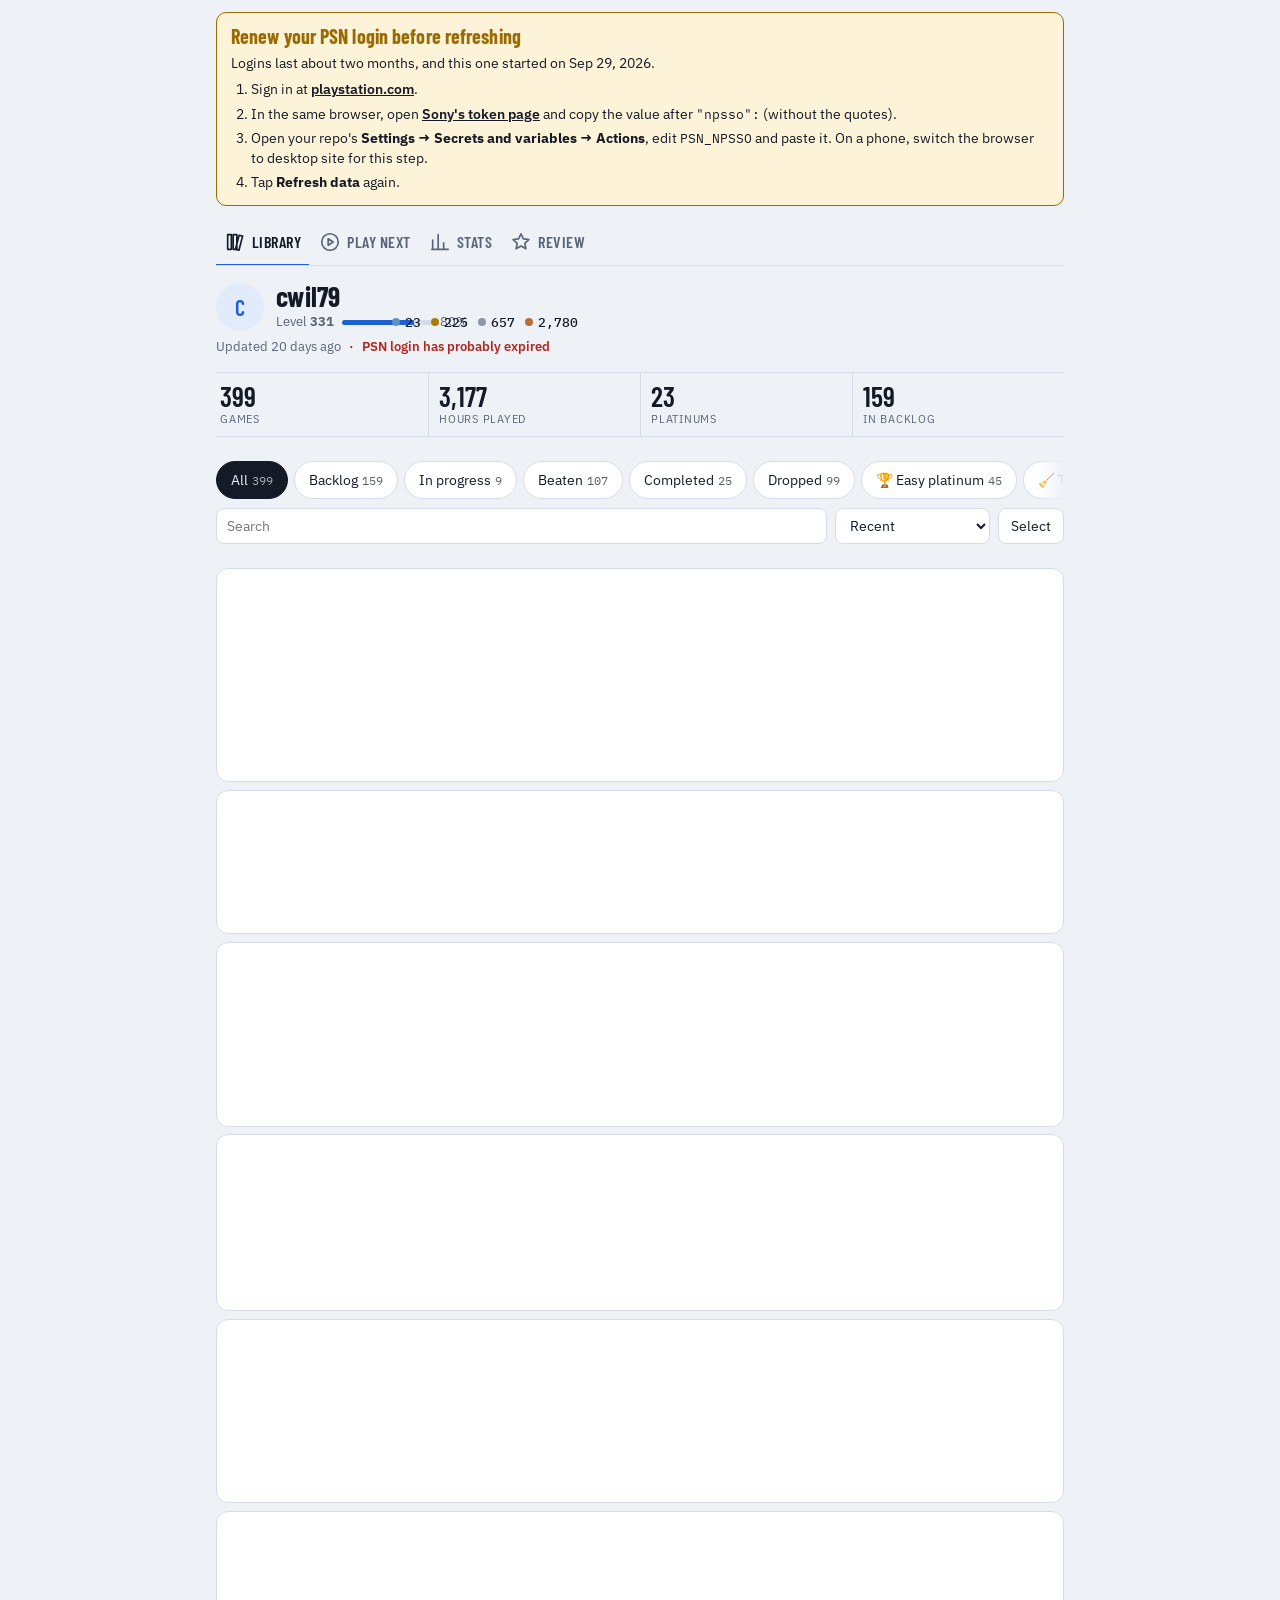
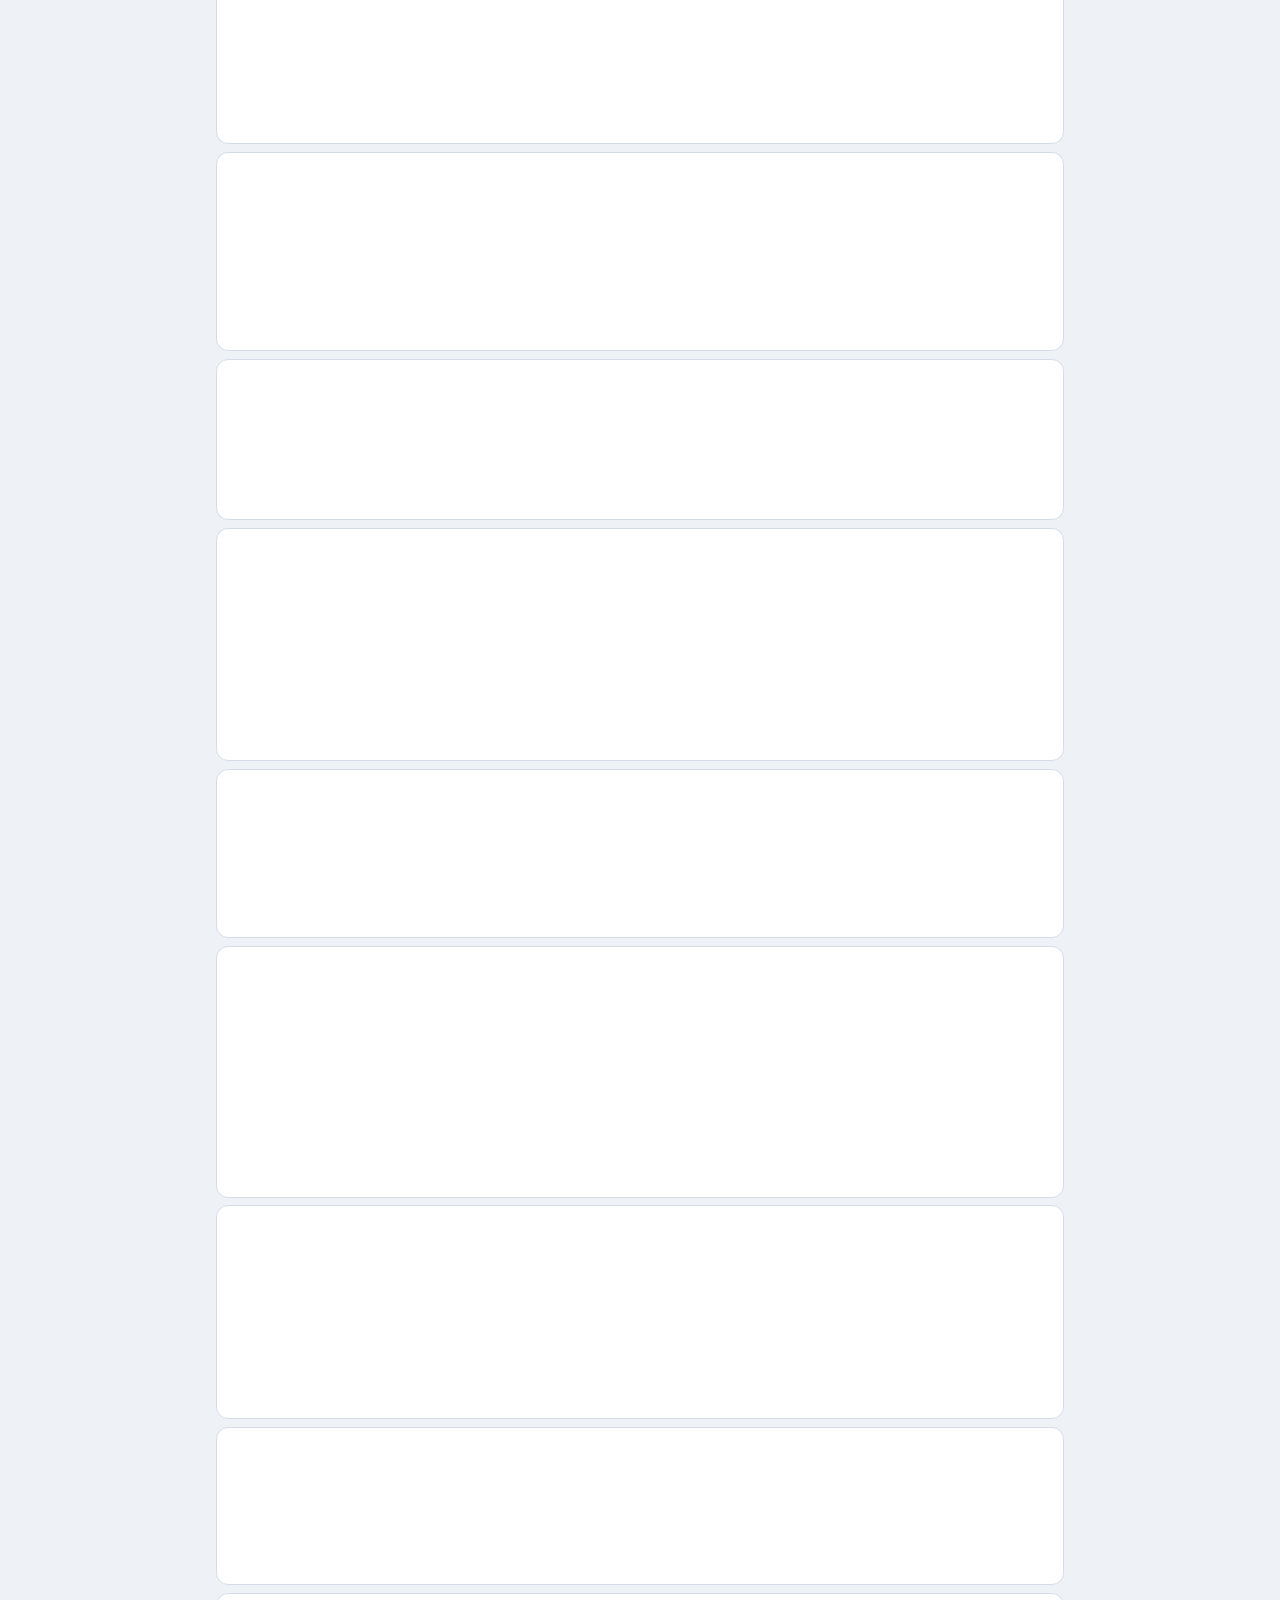
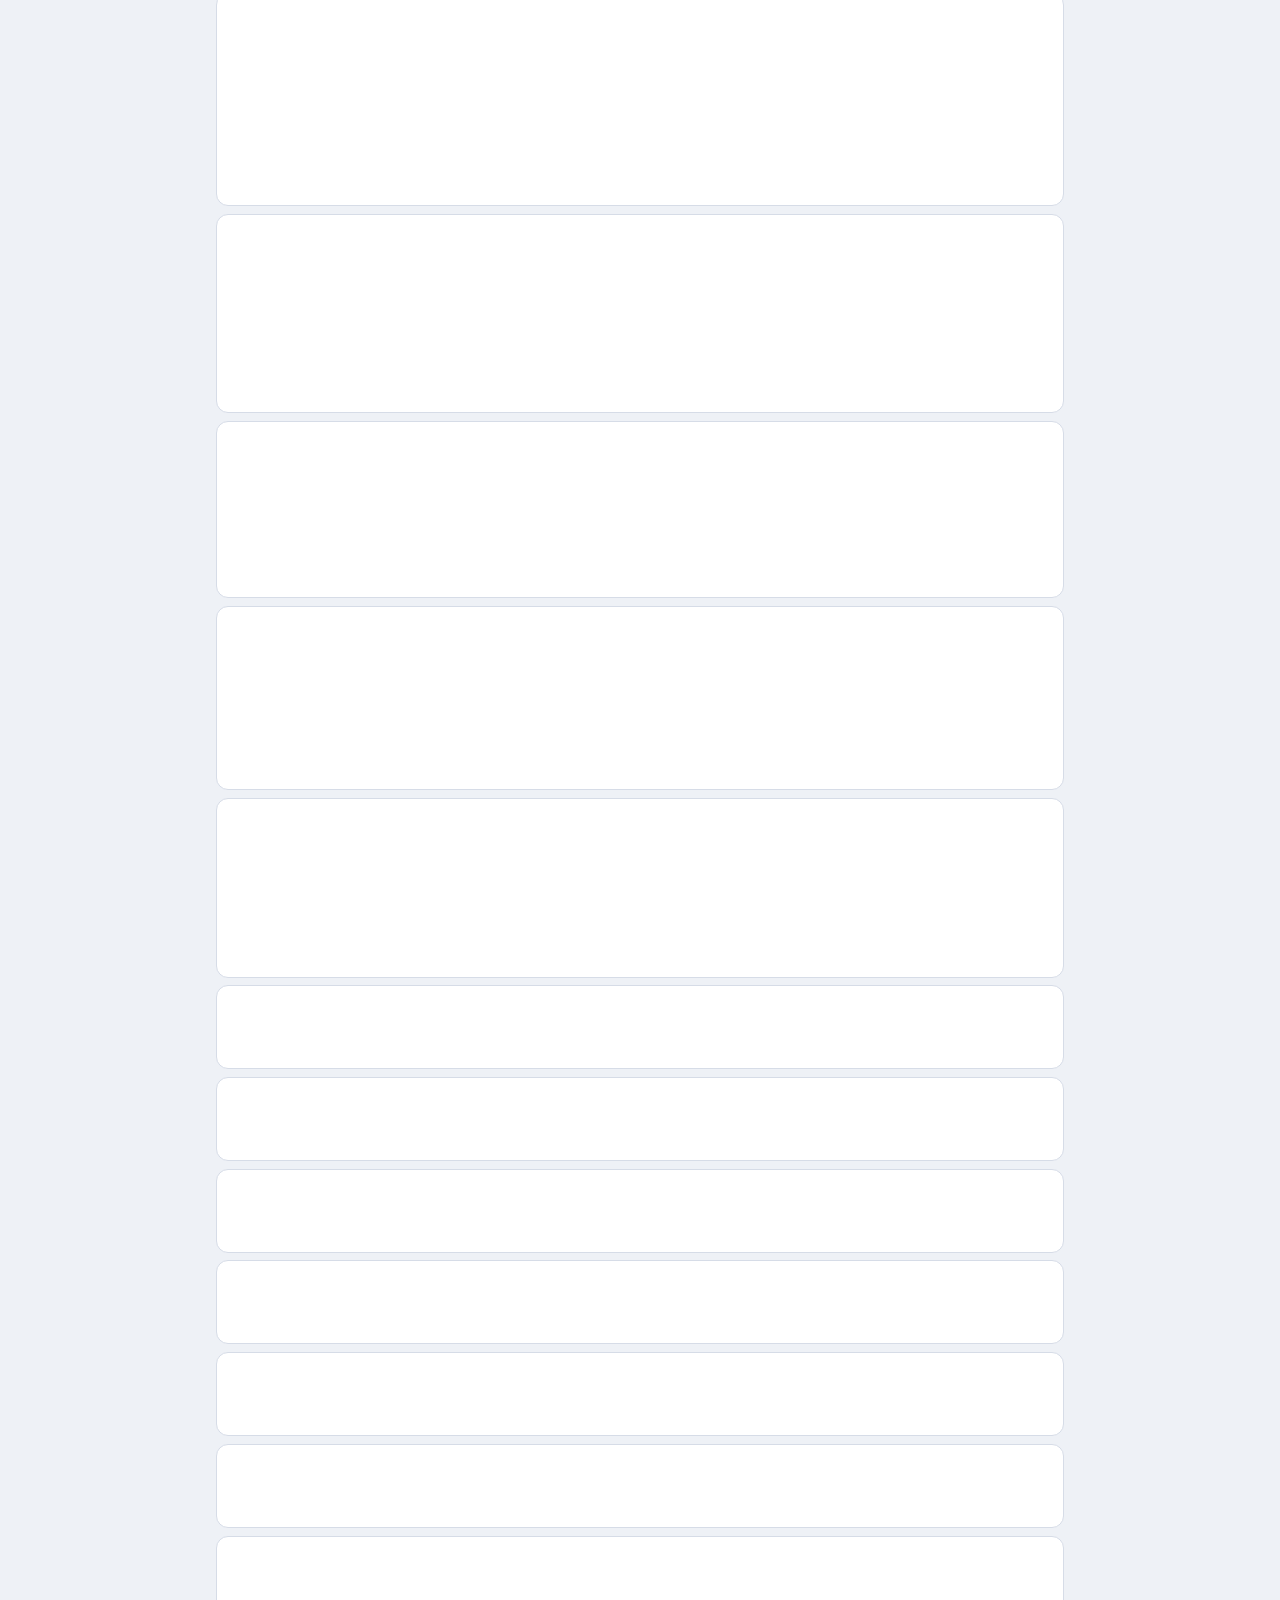
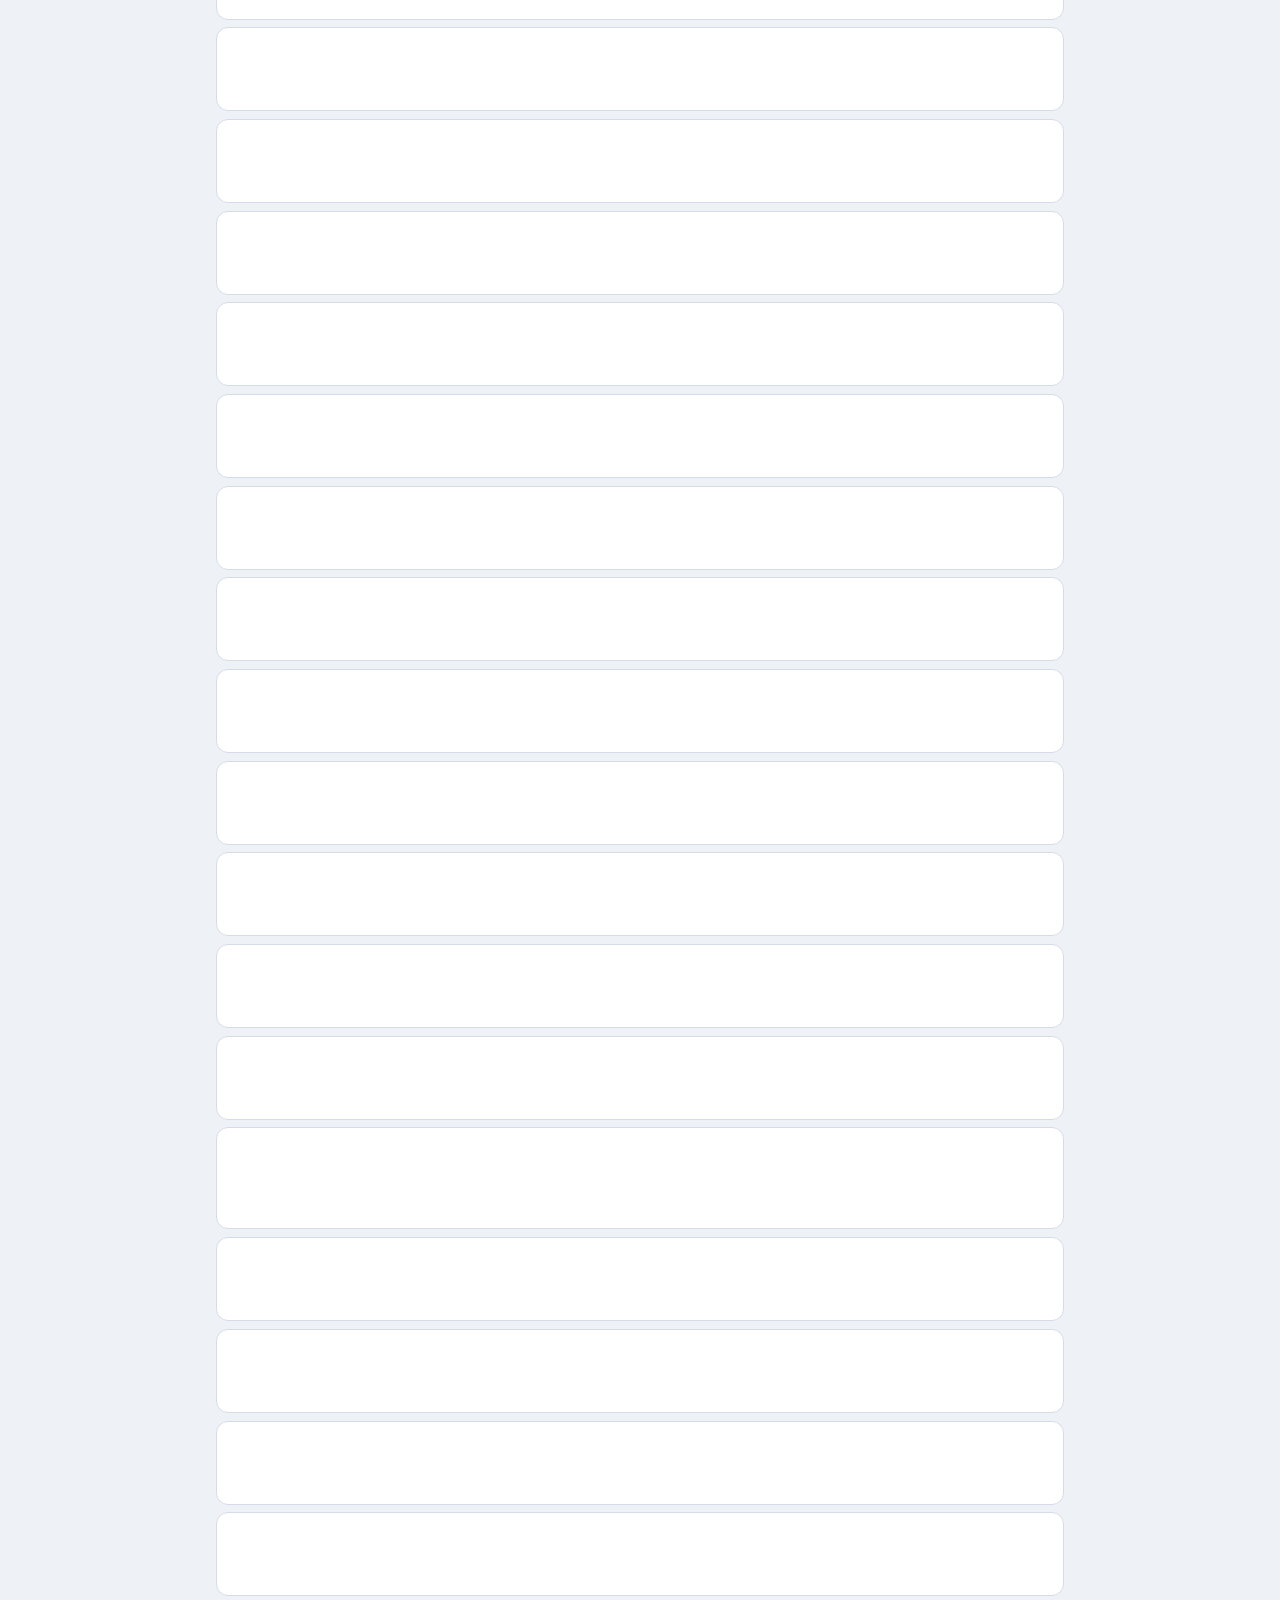
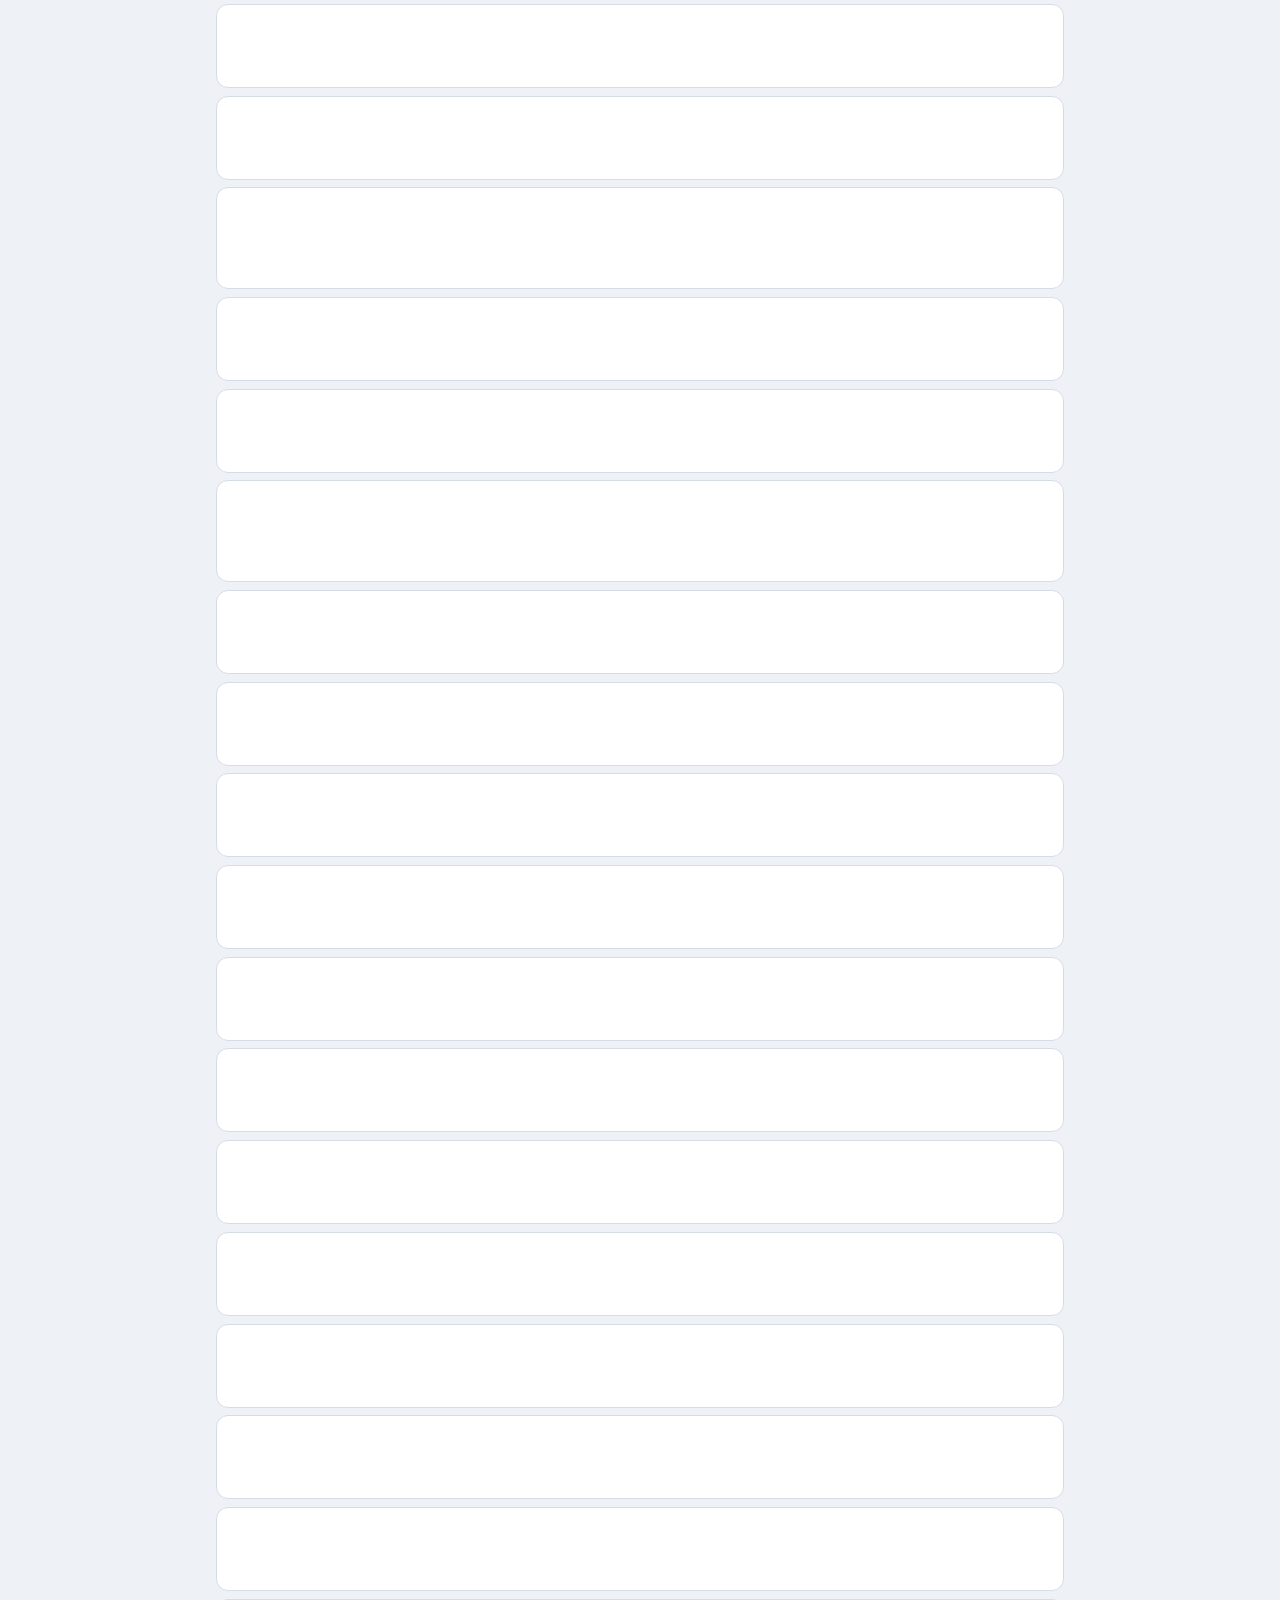
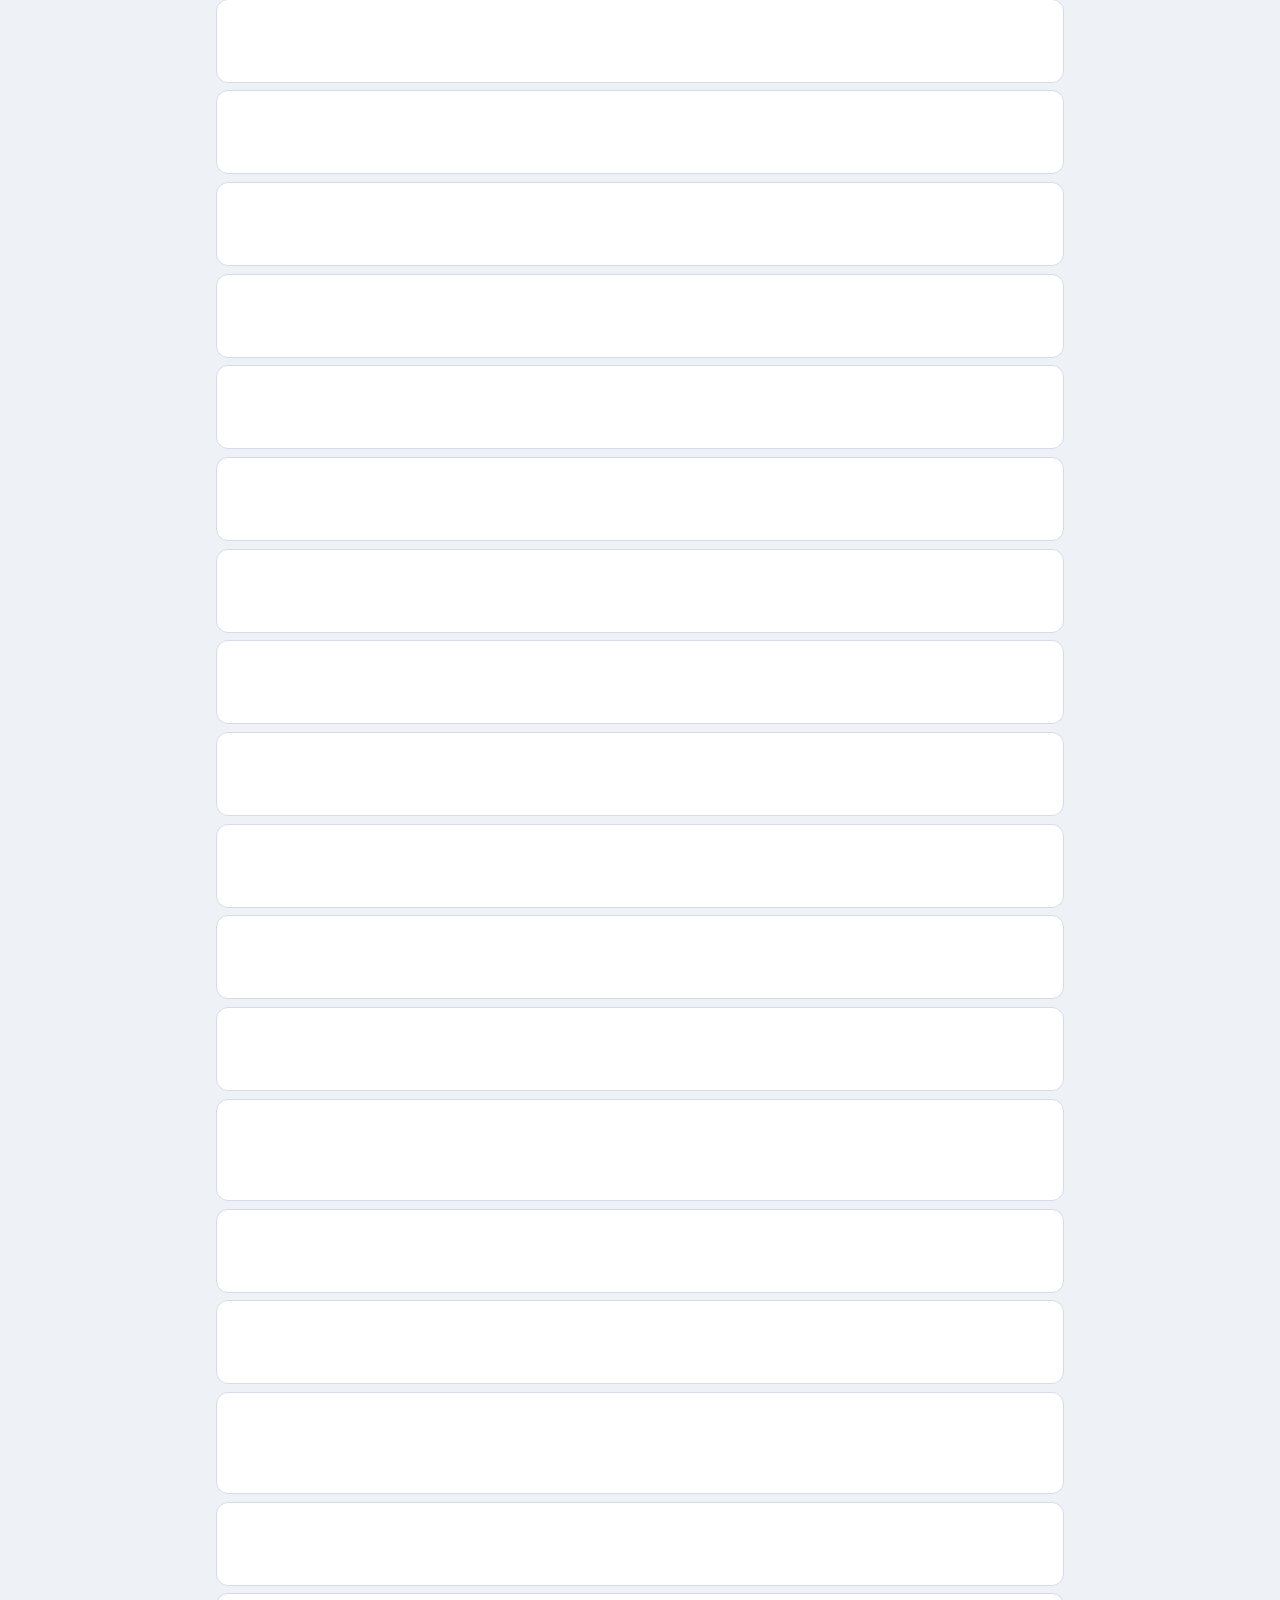
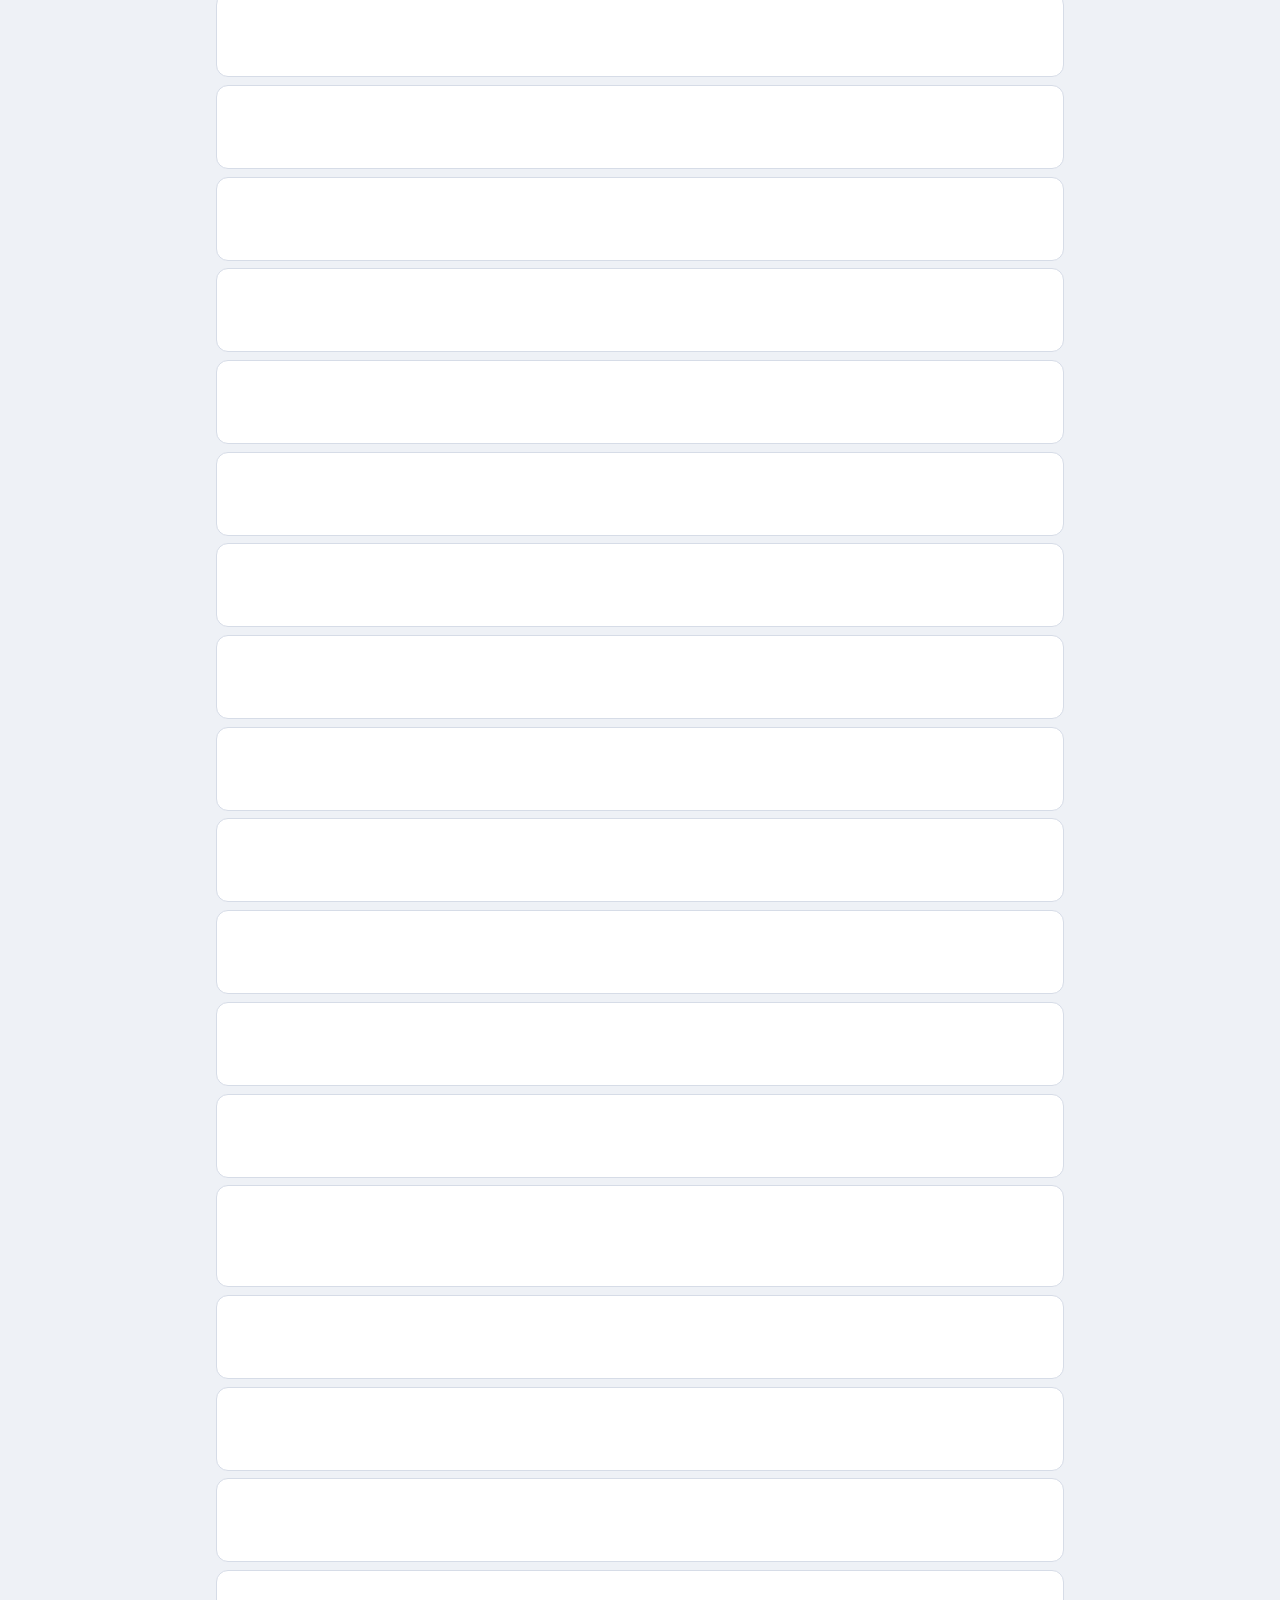
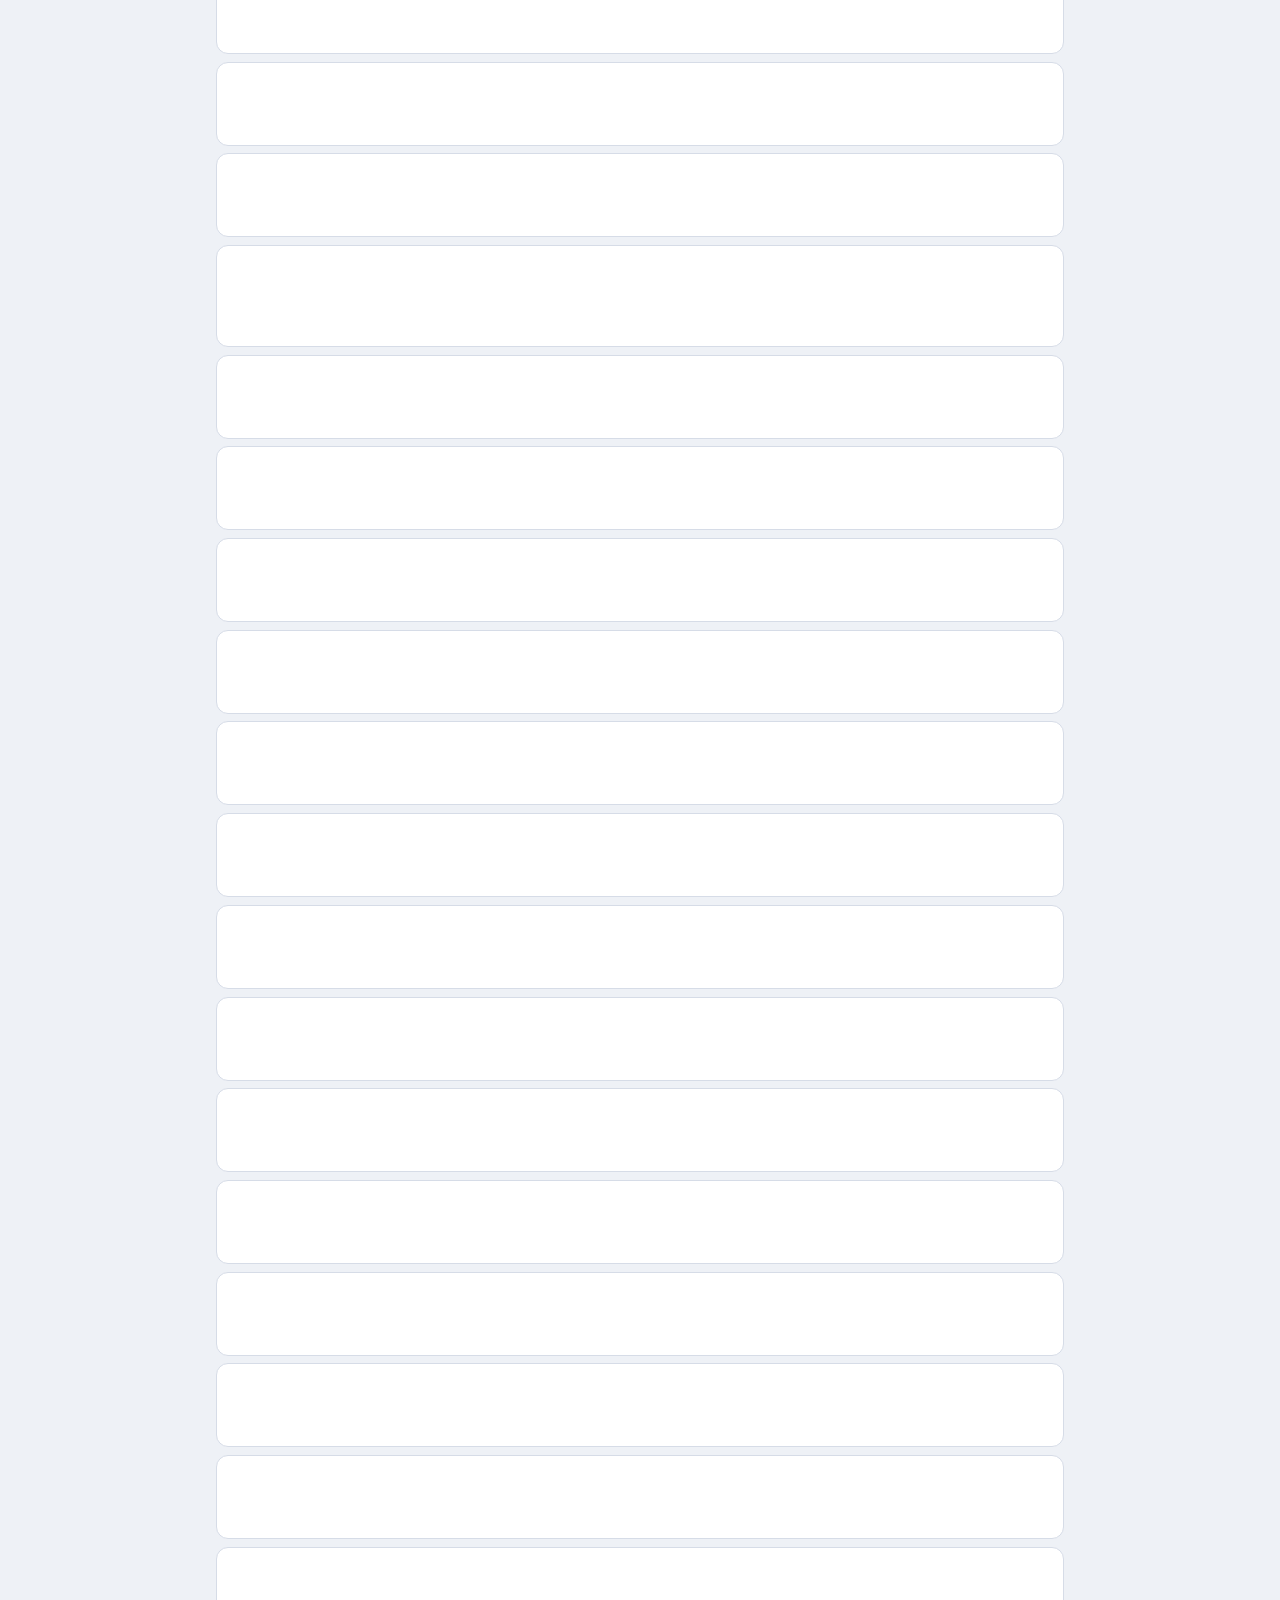
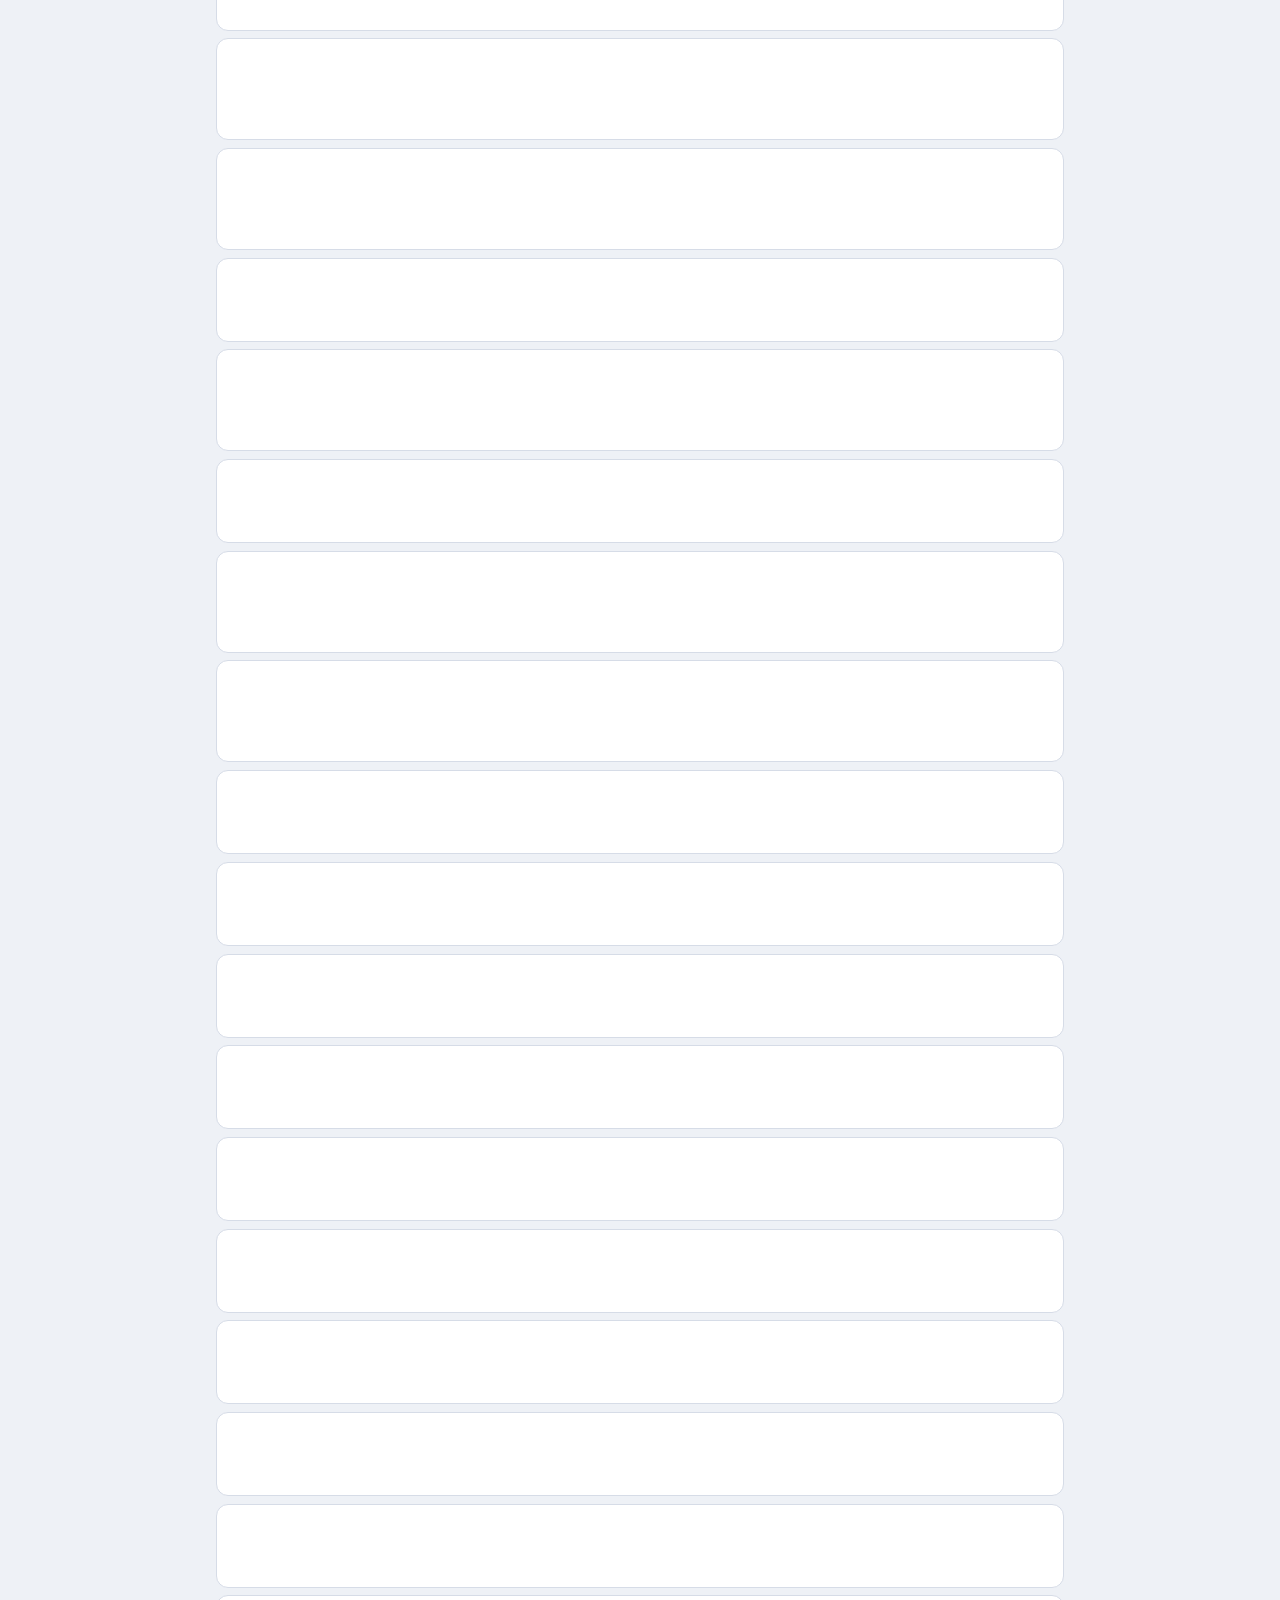
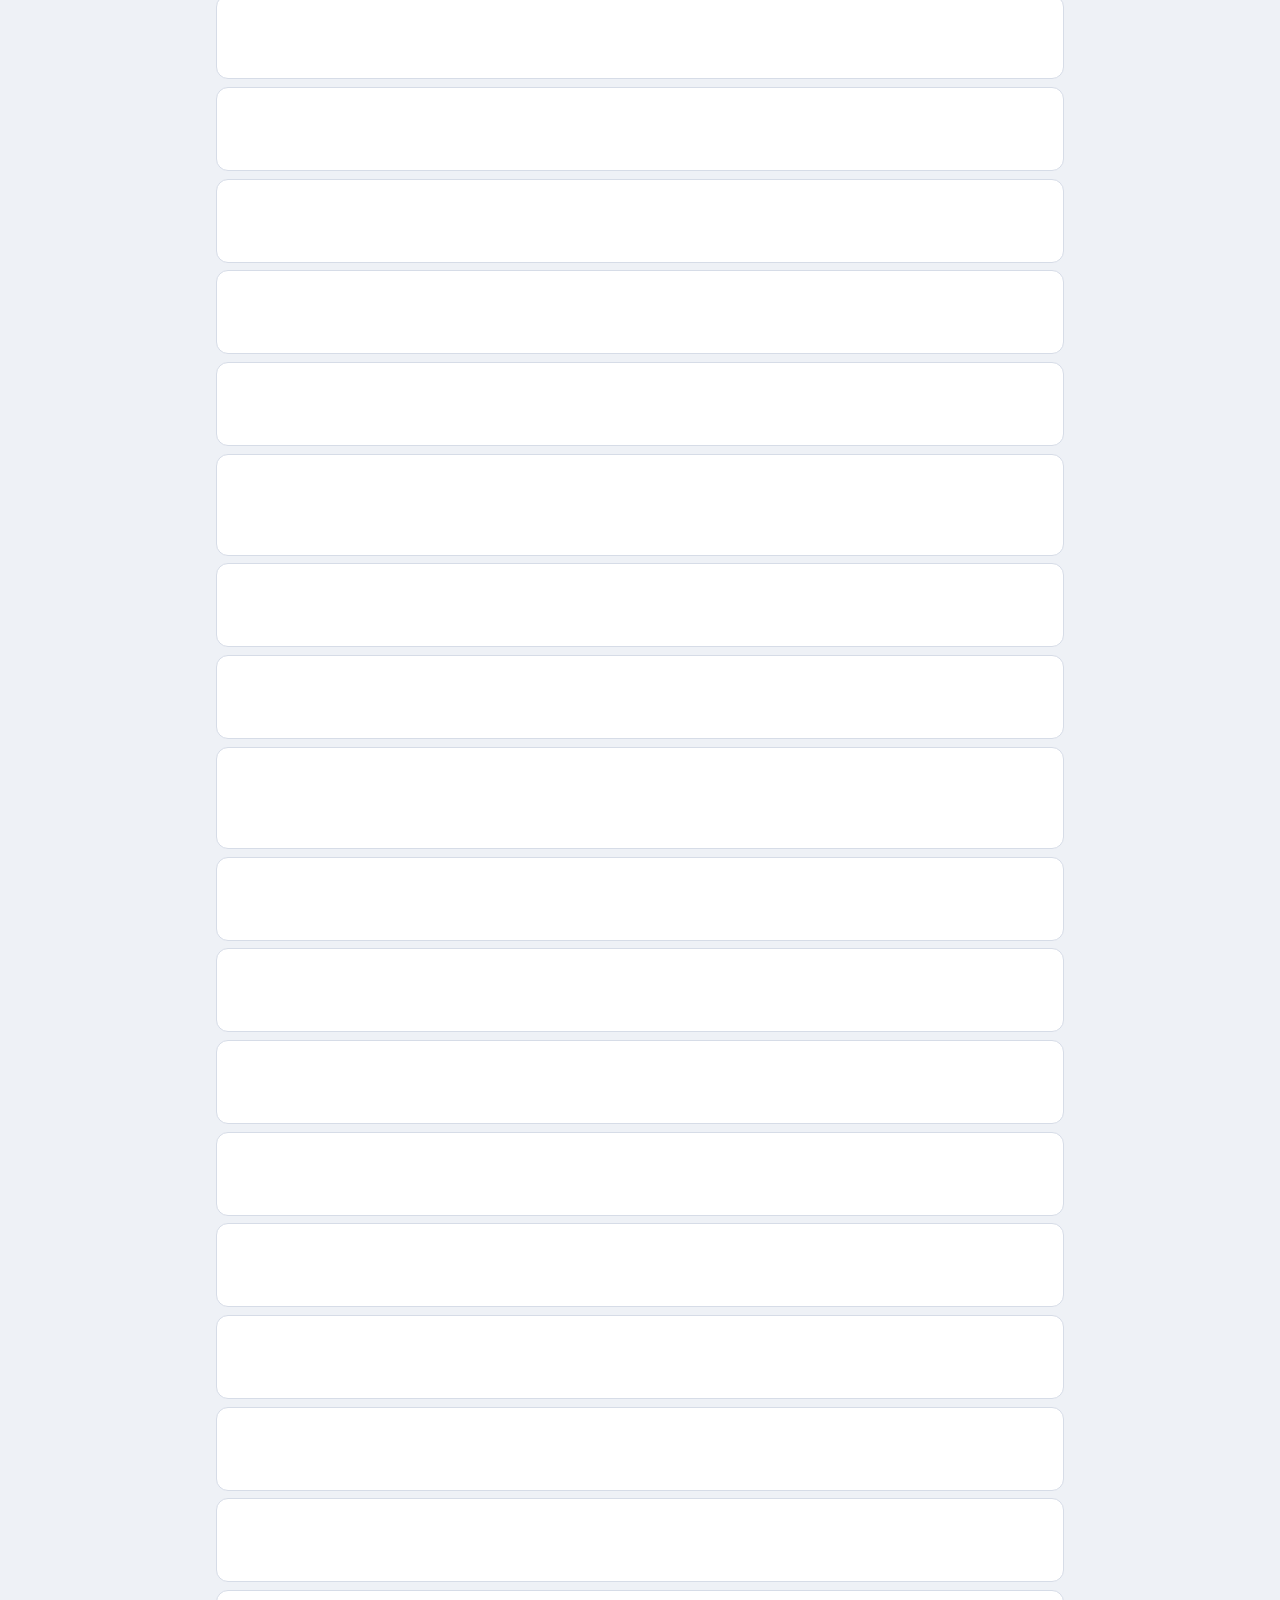
==== commit 2e89167b: "Trophies: separate platinum progress from all-trophy progress Games with DLC trophy groups get two b" ====
--- a/docs/index.html
+++ b/docs/index.html
@@ -77,6 +77,9 @@
 .prog .bar { flex: 1 1 auto; max-width: 220px; height: 5px; background: var(--line); border-radius: 3px; overflow: hidden; }
 .prog .bar i { display: block; height: 100%; background: var(--accent); }
 .prog.plat .bar i { background: var(--plat); }
+.progs { display: grid; gap: 3px; }
+.prog .lbl { flex: 0 0 3.2em; }
+.prog.all .bar i { background: var(--muted); opacity: .7; }
 
 /* scores on the right: your rating (outlined) next to Metacritic (filled), small labels under */
 .scores { display: flex; gap: 6px; align-items: flex-start; }
@@ -388,9 +391,11 @@
   $("list").innerHTML = rows.map((x, i) => {
     const id = "g" + DATA.games.indexOf(x), open = !state.selecting && state.open === id;
     const locked = state.selecting && x.base_status === "completed", picked = state.selecting && state.sel.has(id);
-    const prog = x.defined
-      ? `<div class="prog ${x.platinum ? "plat" : ""}"><span class="bar"><i style="width:${x.progress}%"></i></span><span class="num">${x.trophies_earned}/${x.trophies_total} · ${x.progress}%</span></div>`
-      : `<div class="prog">No trophies yet</div>`;
+    // games with DLC trophies get two bars: what the platinum needs (base game) and everything, DLC included
+    const prog = !x.defined ? `<div class="prog">No trophies yet</div>`
+      : x.base ? `<div class="progs"><div class="prog${x.platinum ? " plat" : ""}"><span class="lbl">${x.defined.platinum ? "Plat" : "Base"}</span><span class="bar"><i style="width:${x.base.pct}%"></i></span><span class="num">${x.platinum ? "Earned ✦" : `${x.base.earned}/${x.base.total} · ${x.base.pct}%`}</span></div>
+          <div class="prog all"><span class="lbl">All</span><span class="bar"><i style="width:${x.progress}%"></i></span><span class="num">${x.trophies_earned}/${x.trophies_total} · ${x.progress}%</span></div></div>`
+      : `<div class="prog ${x.platinum ? "plat" : ""}"><span class="bar"><i style="width:${x.progress}%"></i></span><span class="num">${x.trophies_earned}/${x.trophies_total} · ${x.progress}%</span></div>`;
     const hrs = x.hours ? `${x.hours.toLocaleString()} h` : (x.platforms.some(p => p === "PS3" || p === "PSVITA") ? "Playtime n/a" : "0 h");
     const btnAttr = state.selecting ? `aria-pressed="${picked}"${locked ? ' aria-disabled="true" title="Completed games can\'t be flagged"' : ""}` : `aria-expanded="${open}" aria-controls="${id}-d"`;
     return `<article class="game${picked ? " sel" : ""}${locked ? " locked" : ""}${open ? " open" : ""}">
